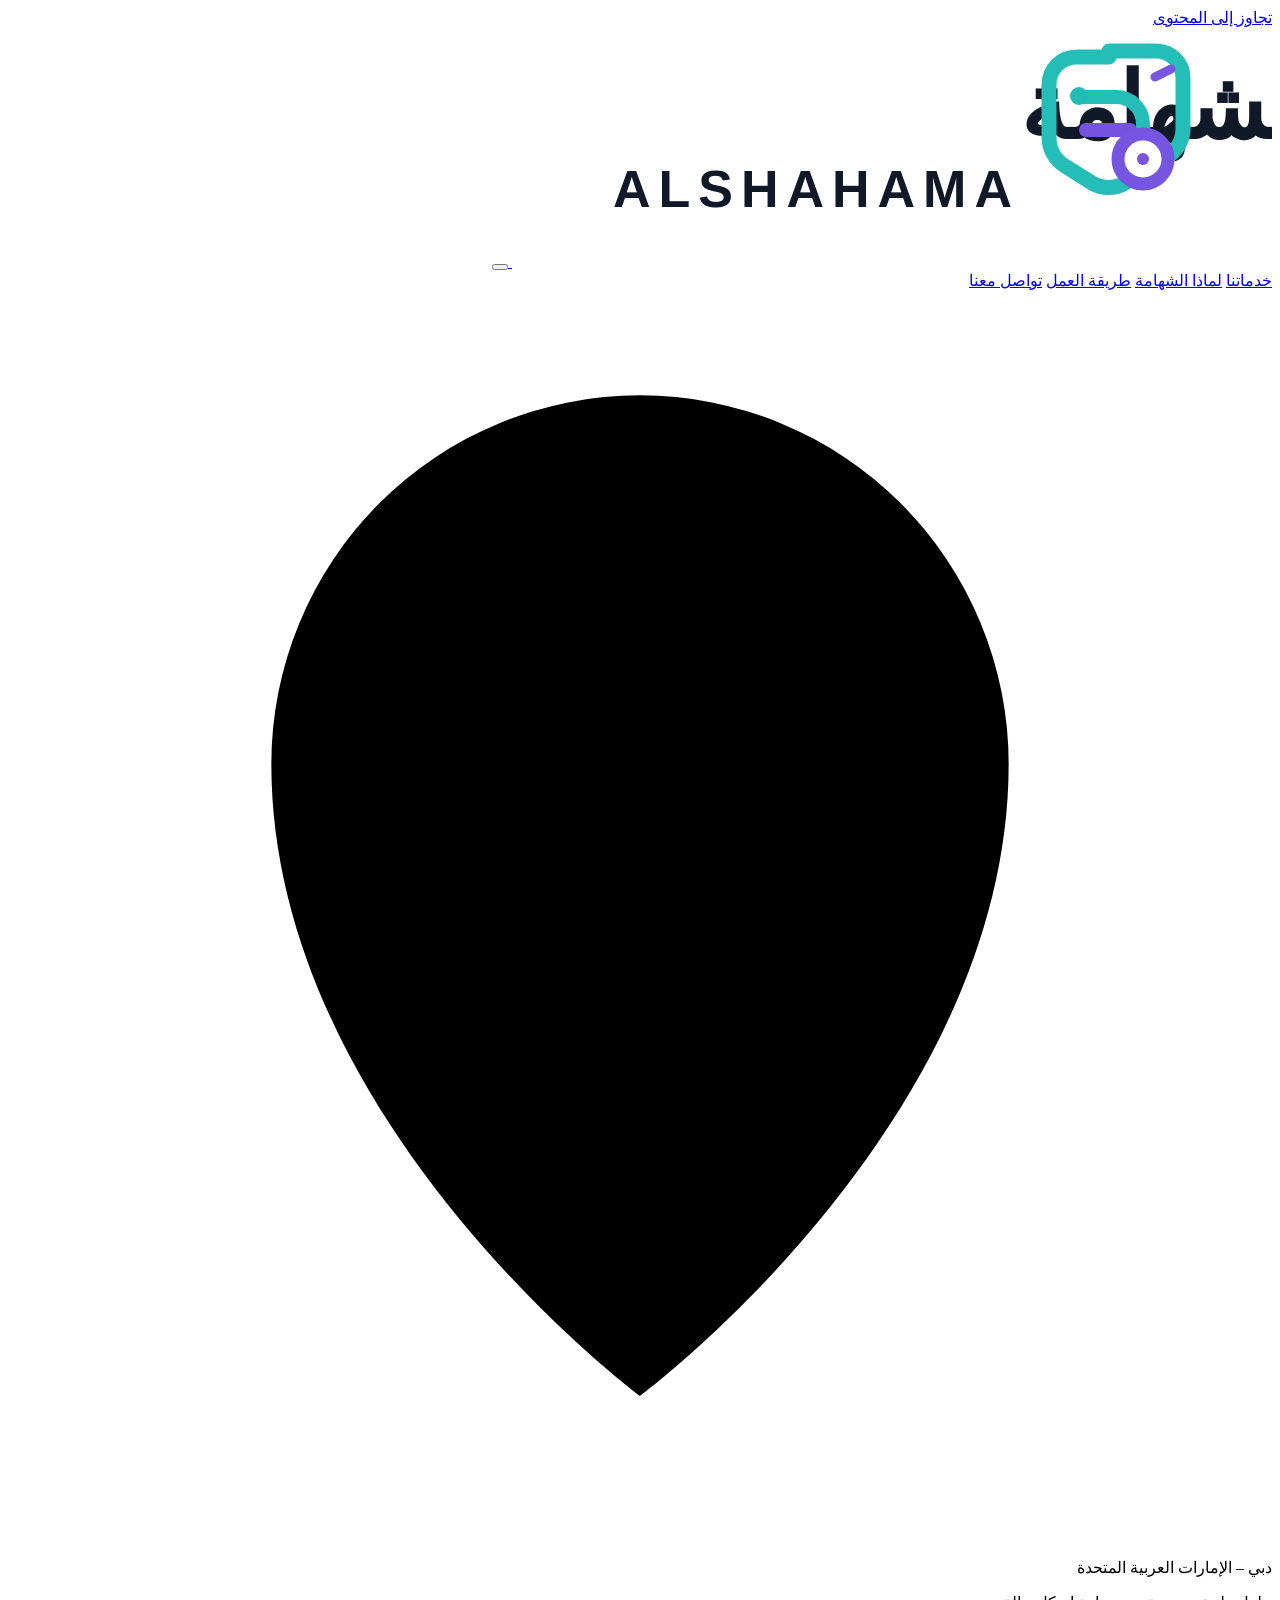
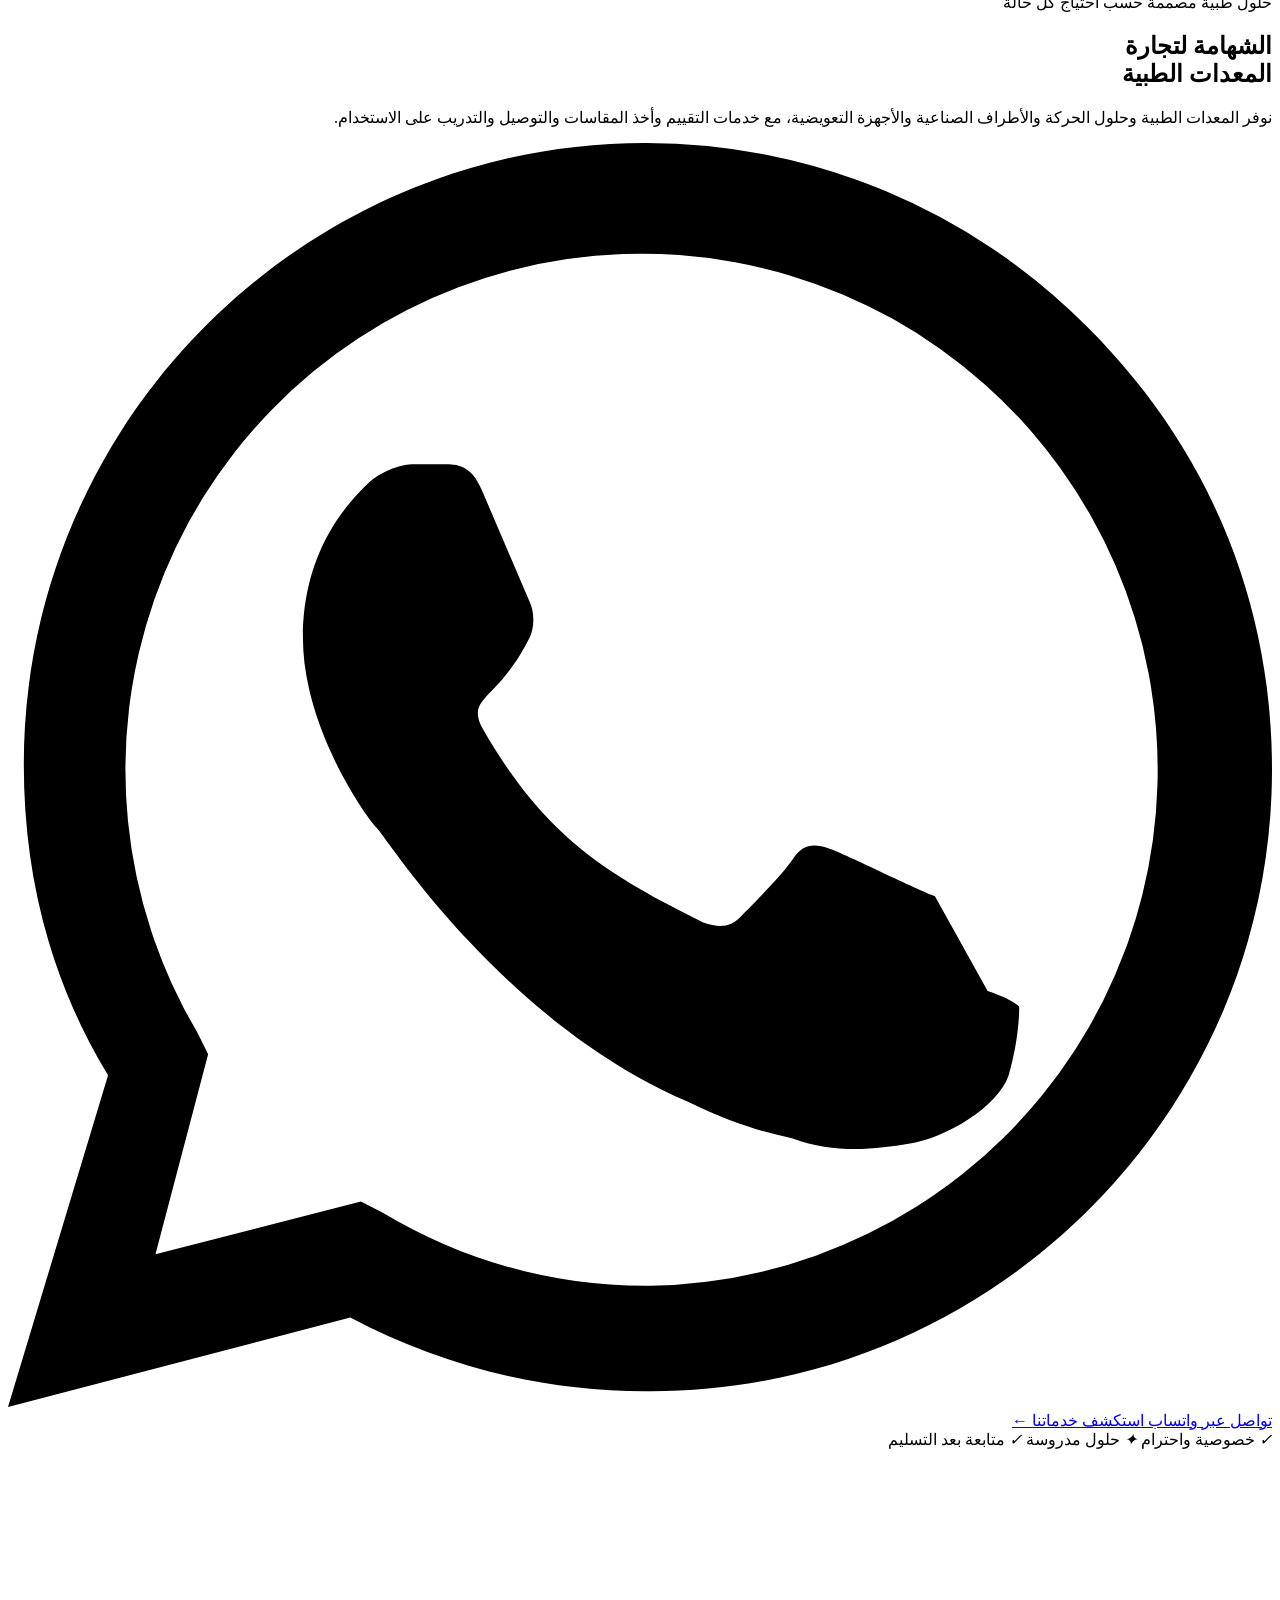
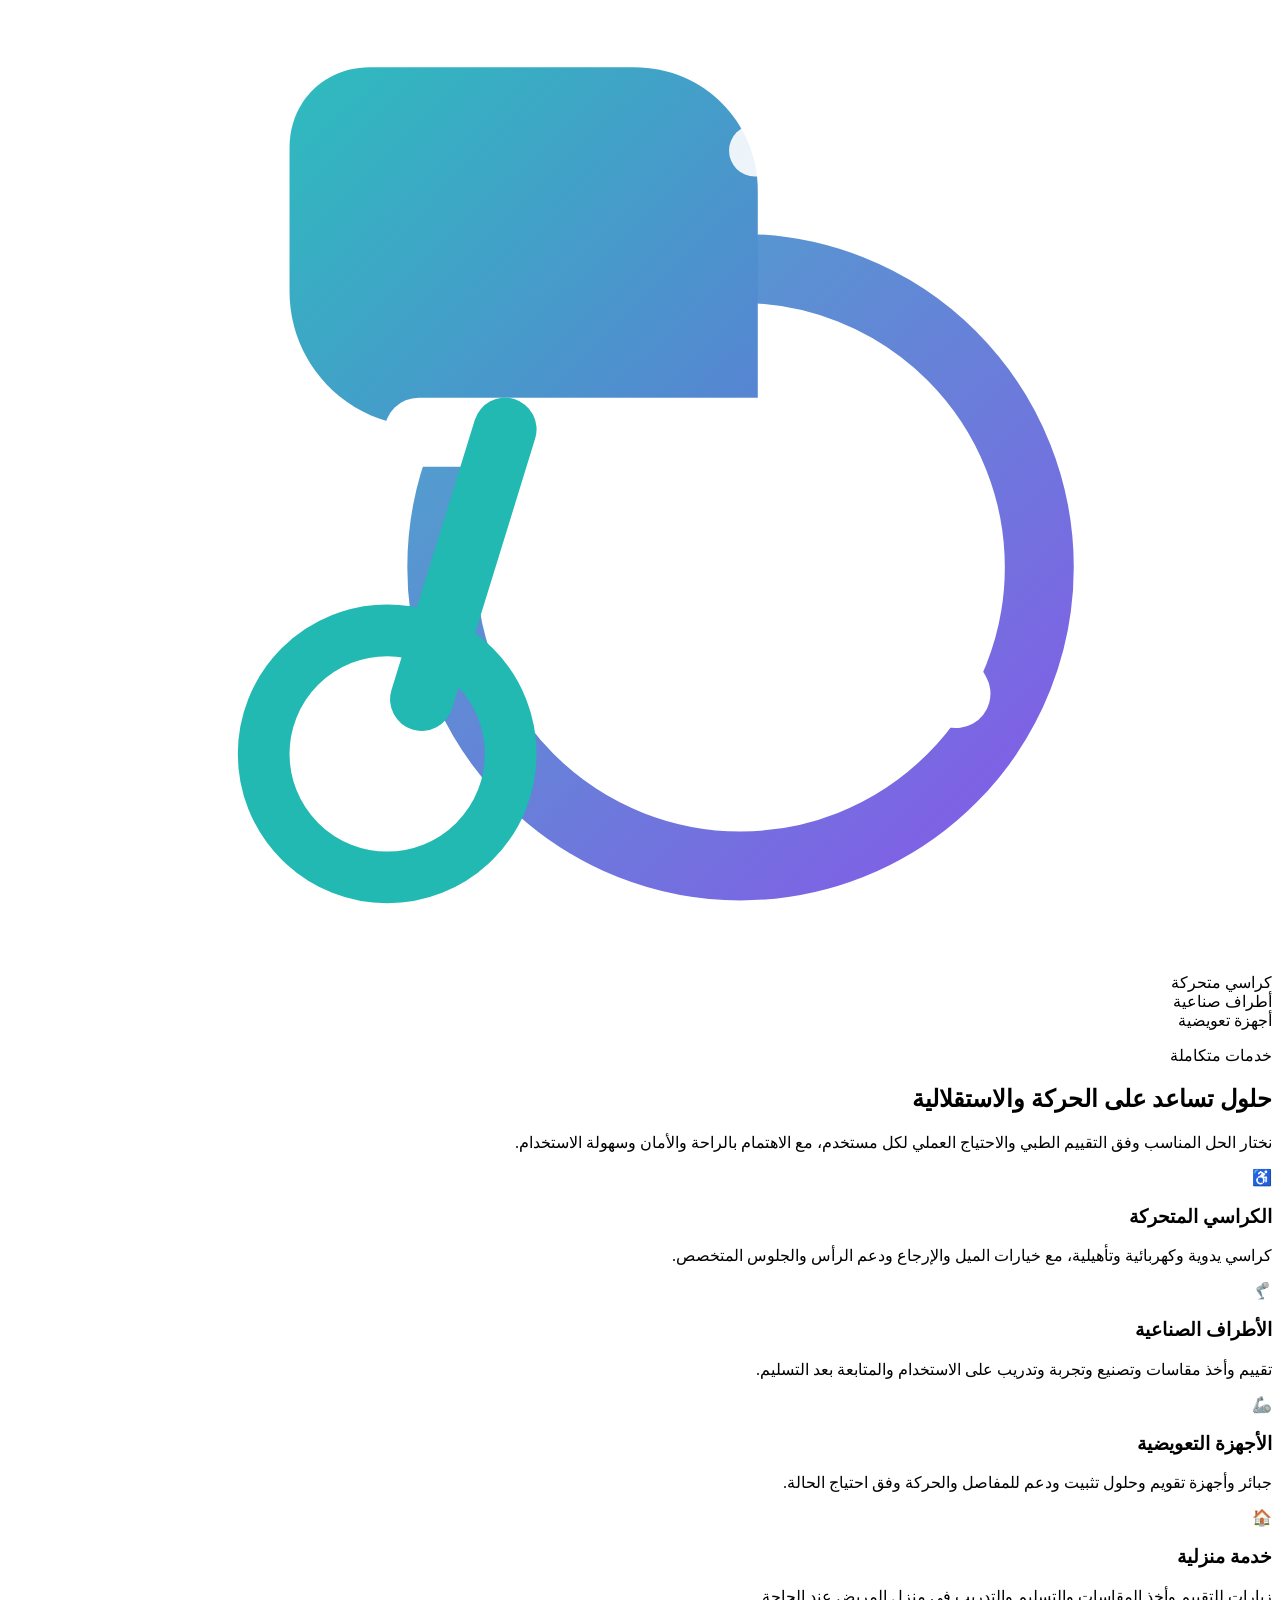
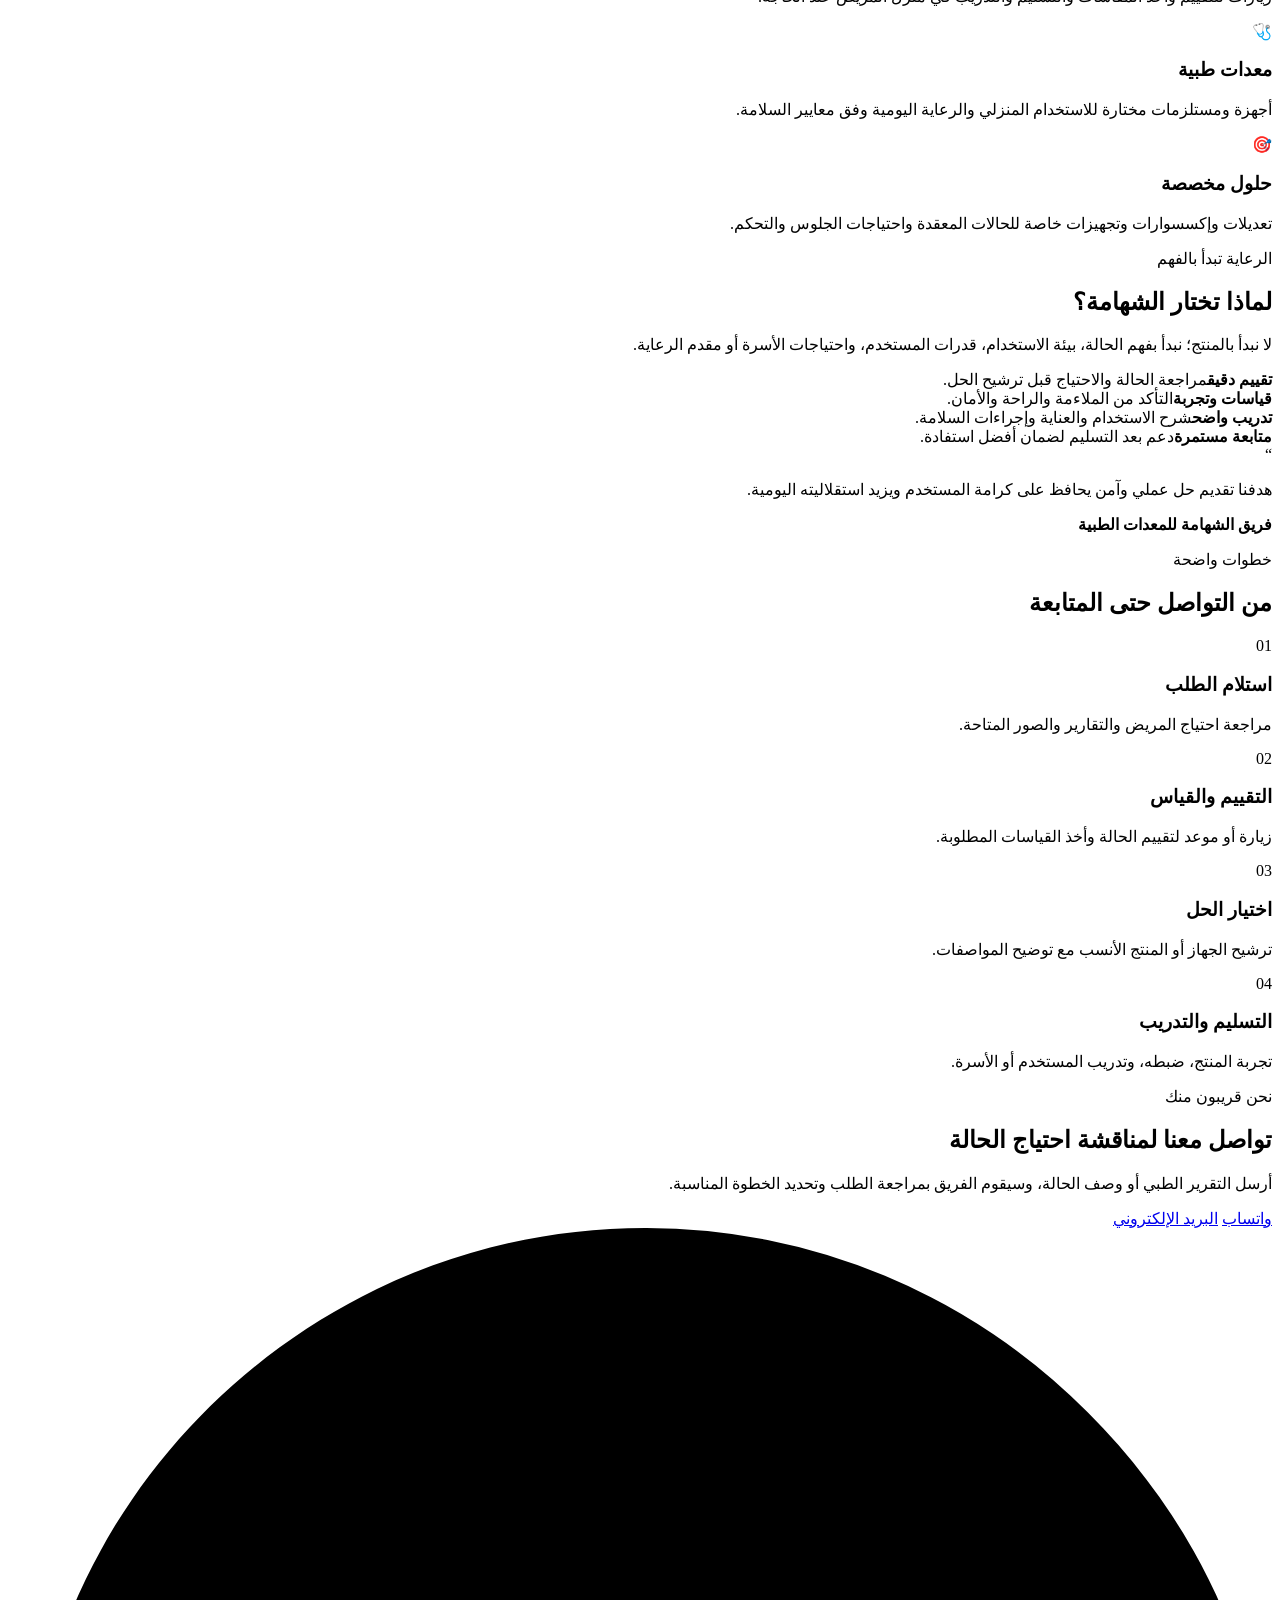
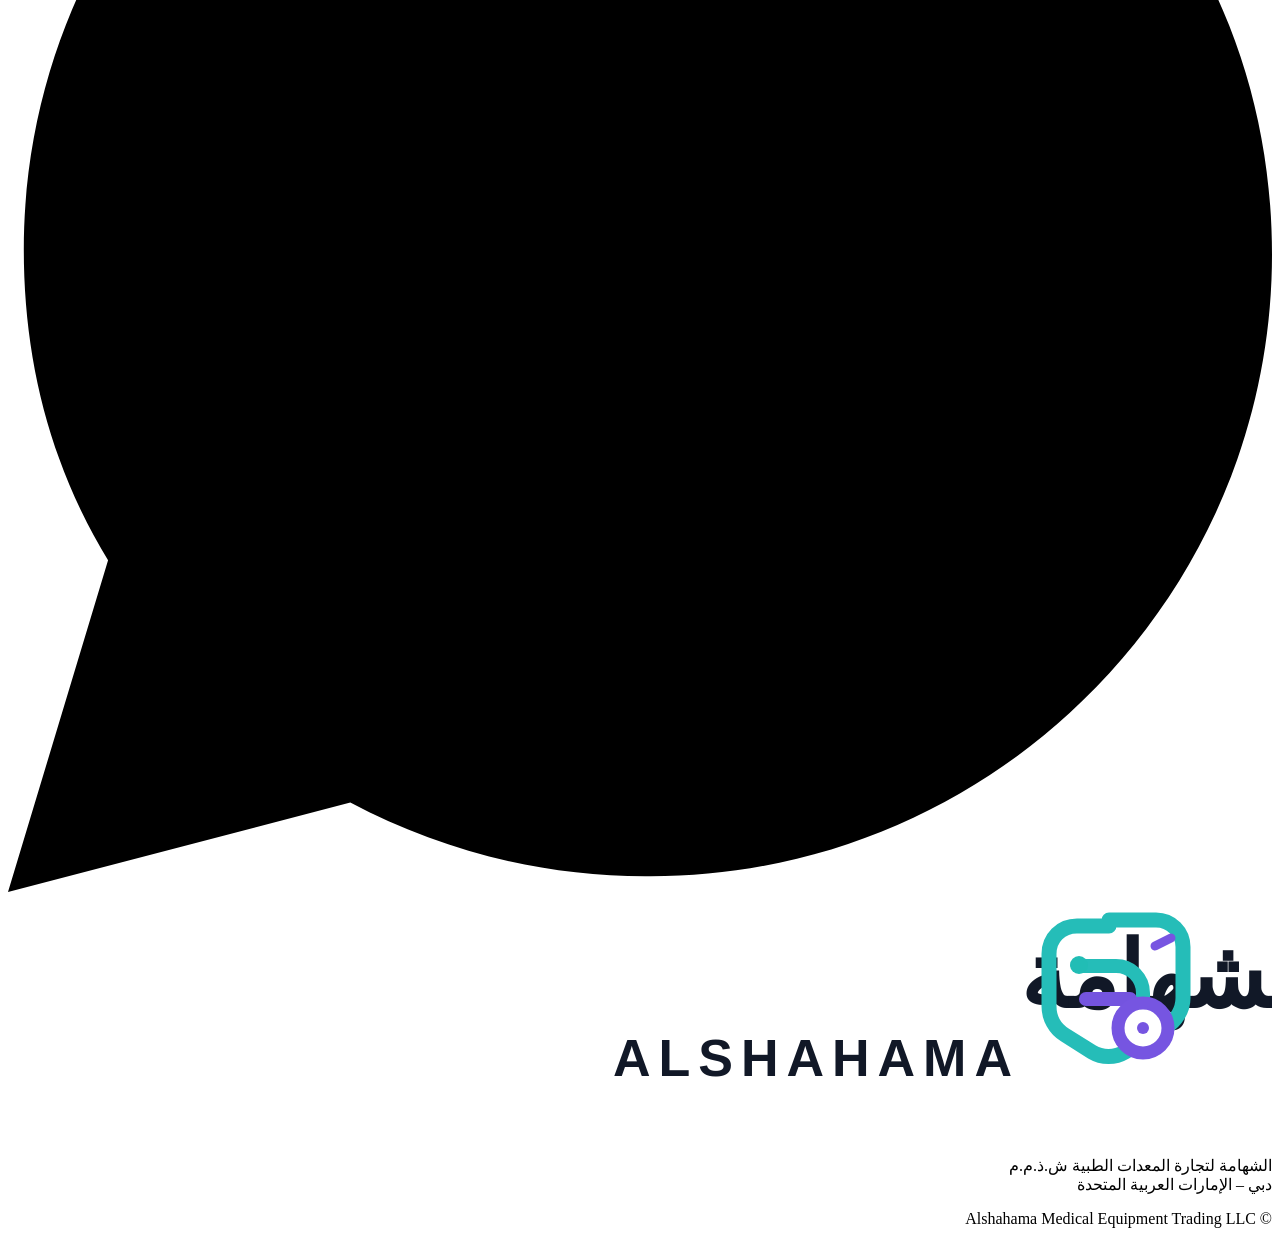
==== index.html @ d96588e0 "Build Alshahama website homepage" ====
<!doctype html>
<html lang="ar" dir="rtl">
<head>
  <meta charset="utf-8">
  <meta name="viewport" content="width=device-width, initial-scale=1">
  <meta name="theme-color" content="#082f4e">
  <meta name="description" content="الشهامة لتجارة المعدات الطبية في دبي — معدات طبية، كراسي متحركة، أطراف صناعية وأجهزة تعويضية مع خدمات التقييم والتوصيل والتدريب.">
  <title>الشهامة للمعدات الطبية | Alshahama Medical Equipment</title>
  <link rel="icon" href="assets/logo-mark.svg" type="image/svg+xml">
  <link rel="preconnect" href="https://fonts.googleapis.com">
  <link rel="preconnect" href="https://fonts.gstatic.com" crossorigin>
  <link href="https://fonts.googleapis.com/css2?family=Cairo:wght@400;500;600;700;800&family=Inter:wght@500;600;700;800&display=swap" rel="stylesheet">
  <link rel="stylesheet" href="styles.css">
</head>
<body>
  <a class="skip-link" href="#main">تجاوز إلى المحتوى</a>

  <header class="site-header" id="top">
    <div class="container header-inner">
      <a class="brand" href="#top" aria-label="الشهامة للمعدات الطبية">
        <img src="assets/alshahama-logo.svg" alt="شعار الشهامة للمعدات الطبية">
      </a>

      <button class="menu-toggle" type="button" aria-expanded="false" aria-controls="main-nav" aria-label="فتح القائمة">
        <span></span><span></span><span></span>
      </button>

      <nav class="main-nav" id="main-nav" aria-label="القائمة الرئيسية">
        <a href="#services">خدماتنا</a>
        <a href="#why-us">لماذا الشهامة</a>
        <a href="#process">طريقة العمل</a>
        <a href="#contact">تواصل معنا</a>
      </nav>
    </div>
  </header>

  <main id="main">
    <section class="hero">
      <div class="hero-orb hero-orb-one"></div>
      <div class="hero-orb hero-orb-two"></div>
      <div class="container hero-grid">
        <div class="hero-content">
          <div class="location-pill" aria-label="الموقع">
            <svg viewBox="0 0 24 24" aria-hidden="true"><path d="M12 21s7-5.2 7-12a7 7 0 1 0-14 0c0 6.8 7 12 7 12Zm0-9.5A2.5 2.5 0 1 0 12 6a2.5 2.5 0 0 0 0 5.5Z"/></svg>
            دبي – الإمارات العربية المتحدة
          </div>
          <p class="eyebrow">حلول طبية مصممة حسب احتياج كل حالة</p>
          <h1>الشهامة لتجارة<br>المعدات الطبية</h1>
          <p class="hero-text">نوفر المعدات الطبية وحلول الحركة والأطراف الصناعية والأجهزة التعويضية، مع خدمات التقييم وأخذ المقاسات والتوصيل والتدريب على الاستخدام.</p>

          <div class="hero-actions">
            <a class="btn btn-primary whatsapp-link" href="#contact">
              <svg viewBox="0 0 24 24" aria-hidden="true"><path d="M20.5 3.5A11.8 11.8 0 0 0 12.1 0C5.6 0 .3 5.3.3 11.8c0 2.1.5 4.1 1.6 5.9L0 24l6.5-1.7c1.7.9 3.6 1.4 5.6 1.4h.1c6.5 0 11.8-5.3 11.8-11.8 0-3.2-1.2-6.1-3.5-8.4Zm-8.3 18.2h-.1c-1.8 0-3.5-.5-5-1.4l-.4-.2-3.9 1 1-3.8-.2-.4a9.8 9.8 0 1 1 8.6 4.8Zm5.4-7.4c-.3-.1-1.7-.8-2-.9-.3-.1-.5-.1-.7.2-.2.3-.8.9-1 1.1-.2.2-.4.2-.7.1-1.8-.9-3-1.6-4.2-3.7-.3-.6.3-.5.9-1.7.1-.2.1-.5 0-.7l-.9-2.1c-.2-.5-.5-.5-.7-.5h-.6c-.2 0-.6.1-.9.4-.3.3-1.2 1.2-1.2 2.9s1.2 3.4 1.4 3.6c.2.2 2.4 3.7 5.9 5.2.8.4 1.5.6 2 .7.8.3 1.6.2 2.2.1.7-.1 1.7-.7 1.9-1.3.2-.7.2-1.2.2-1.3-.1-.1-.3-.2-.6-.3Z"/></svg>
              تواصل عبر واتساب
            </a>
            <a class="btn btn-secondary" href="#services">استكشف خدماتنا <span aria-hidden="true">←</span></a>
          </div>

          <div class="trust-row" aria-label="مميزات الخدمة">
            <span><i>✓</i> خصوصية واحترام</span>
            <span><i>✦</i> حلول مدروسة</span>
            <span><i>✓</i> متابعة بعد التسليم</span>
          </div>
        </div>

        <div class="hero-card" aria-label="مجالات خدمات الشهامة">
          <div class="hero-card-glow"></div>
          <div class="mobility-illustration" aria-hidden="true">
            <svg viewBox="0 0 440 390">
              <defs>
                <linearGradient id="chairG" x1="70" y1="50" x2="350" y2="340" gradientUnits="userSpaceOnUse">
                  <stop stop-color="#25C7B9"/>
                  <stop offset="1" stop-color="#7B55E5"/>
                </linearGradient>
              </defs>
              <circle cx="255" cy="250" r="104" fill="none" stroke="url(#chairG)" stroke-width="24" opacity=".95"/>
              <circle cx="255" cy="250" r="26" fill="#fff" opacity=".96"/>
              <path d="M126 76h92c24 0 43 19 43 43v82H145c-26 0-47-21-47-47v-50c0-16 12-28 28-28Z" fill="url(#chairG)"/>
              <path d="M143 203h135l52 91" fill="none" stroke="#fff" stroke-width="24" stroke-linecap="round" stroke-linejoin="round"/>
              <path d="m173 202-29 94" fill="none" stroke="#21b9b1" stroke-width="22" stroke-linecap="round"/>
              <circle cx="132" cy="315" r="43" fill="none" stroke="#21b9b1" stroke-width="18"/>
              <path d="M260 105h63" stroke="#fff" stroke-width="18" stroke-linecap="round" opacity=".9"/>
            </svg>
          </div>
          <div class="floating-tag tag-one">كراسي متحركة</div>
          <div class="floating-tag tag-two">أطراف صناعية</div>
          <div class="floating-tag tag-three">أجهزة تعويضية</div>
        </div>
      </div>
    </section>

    <section class="section services" id="services">
      <div class="container">
        <div class="section-heading">
          <p class="eyebrow dark">خدمات متكاملة</p>
          <h2>حلول تساعد على الحركة والاستقلالية</h2>
          <p>نختار الحل المناسب وفق التقييم الطبي والاحتياج العملي لكل مستخدم، مع الاهتمام بالراحة والأمان وسهولة الاستخدام.</p>
        </div>

        <div class="cards-grid">
          <article class="service-card">
            <div class="service-icon">♿</div>
            <h3>الكراسي المتحركة</h3>
            <p>كراسي يدوية وكهربائية وتأهيلية، مع خيارات الميل والإرجاع ودعم الرأس والجلوس المتخصص.</p>
          </article>
          <article class="service-card">
            <div class="service-icon">🦿</div>
            <h3>الأطراف الصناعية</h3>
            <p>تقييم وأخذ مقاسات وتصنيع وتجربة وتدريب على الاستخدام والمتابعة بعد التسليم.</p>
          </article>
          <article class="service-card">
            <div class="service-icon">🦾</div>
            <h3>الأجهزة التعويضية</h3>
            <p>جبائر وأجهزة تقويم وحلول تثبيت ودعم للمفاصل والحركة وفق احتياج الحالة.</p>
          </article>
          <article class="service-card">
            <div class="service-icon">🏠</div>
            <h3>خدمة منزلية</h3>
            <p>زيارات للتقييم وأخذ المقاسات والتسليم والتدريب في منزل المريض عند الحاجة.</p>
          </article>
          <article class="service-card">
            <div class="service-icon">🩺</div>
            <h3>معدات طبية</h3>
            <p>أجهزة ومستلزمات مختارة للاستخدام المنزلي والرعاية اليومية وفق معايير السلامة.</p>
          </article>
          <article class="service-card">
            <div class="service-icon">🎯</div>
            <h3>حلول مخصصة</h3>
            <p>تعديلات وإكسسوارات وتجهيزات خاصة للحالات المعقدة واحتياجات الجلوس والتحكم.</p>
          </article>
        </div>
      </div>
    </section>

    <section class="section why-us" id="why-us">
      <div class="container why-grid">
        <div>
          <p class="eyebrow">الرعاية تبدأ بالفهم</p>
          <h2>لماذا تختار الشهامة؟</h2>
          <p class="section-copy">لا نبدأ بالمنتج؛ نبدأ بفهم الحالة، بيئة الاستخدام، قدرات المستخدم، واحتياجات الأسرة أو مقدم الرعاية.</p>
          <div class="feature-list">
            <div><strong>تقييم دقيق</strong><span>مراجعة الحالة والاحتياج قبل ترشيح الحل.</span></div>
            <div><strong>قياسات وتجربة</strong><span>التأكد من الملاءمة والراحة والأمان.</span></div>
            <div><strong>تدريب واضح</strong><span>شرح الاستخدام والعناية وإجراءات السلامة.</span></div>
            <div><strong>متابعة مستمرة</strong><span>دعم بعد التسليم لضمان أفضل استفادة.</span></div>
          </div>
        </div>
        <aside class="quote-card">
          <span class="quote-mark">“</span>
          <p>هدفنا تقديم حل عملي وآمن يحافظ على كرامة المستخدم ويزيد استقلاليته اليومية.</p>
          <strong>فريق الشهامة للمعدات الطبية</strong>
        </aside>
      </div>
    </section>

    <section class="section process" id="process">
      <div class="container">
        <div class="section-heading">
          <p class="eyebrow dark">خطوات واضحة</p>
          <h2>من التواصل حتى المتابعة</h2>
        </div>
        <div class="process-grid">
          <div class="step"><span>01</span><h3>استلام الطلب</h3><p>مراجعة احتياج المريض والتقارير والصور المتاحة.</p></div>
          <div class="step"><span>02</span><h3>التقييم والقياس</h3><p>زيارة أو موعد لتقييم الحالة وأخذ القياسات المطلوبة.</p></div>
          <div class="step"><span>03</span><h3>اختيار الحل</h3><p>ترشيح الجهاز أو المنتج الأنسب مع توضيح المواصفات.</p></div>
          <div class="step"><span>04</span><h3>التسليم والتدريب</h3><p>تجربة المنتج، ضبطه، وتدريب المستخدم أو الأسرة.</p></div>
        </div>
      </div>
    </section>

    <section class="contact-section" id="contact">
      <div class="container contact-card">
        <div>
          <p class="eyebrow">نحن قريبون منك</p>
          <h2>تواصل معنا لمناقشة احتياج الحالة</h2>
          <p>أرسل التقرير الطبي أو وصف الحالة، وسيقوم الفريق بمراجعة الطلب وتحديد الخطوة المناسبة.</p>
        </div>
        <div class="contact-actions">
          <a class="btn btn-light whatsapp-link" href="#">واتساب</a>
          <a class="btn btn-outline-light" href="mailto:info@alshahama.ae">البريد الإلكتروني</a>
        </div>
      </div>
    </section>
  </main>

  <a class="floating-whatsapp whatsapp-link" href="#contact" aria-label="التواصل عبر واتساب">
    <svg viewBox="0 0 24 24" aria-hidden="true"><path d="M20.5 3.5A11.8 11.8 0 0 0 12.1 0C5.6 0 .3 5.3.3 11.8c0 2.1.5 4.1 1.6 5.9L0 24l6.5-1.7c1.7.9 3.6 1.4 5.6 1.4h.1c6.5 0 11.8-5.3 11.8-11.8 0-3.2-1.2-6.1-3.5-8.4Z"/></svg>
  </a>

  <footer class="site-footer">
    <div class="container footer-grid">
      <div class="footer-brand">
        <img src="assets/alshahama-logo.svg" alt="الشهامة">
        <p>الشهامة لتجارة المعدات الطبية ش.ذ.م.م<br><span>دبي – الإمارات العربية المتحدة</span></p>
      </div>
      <p class="copyright">© <span id="year"></span> Alshahama Medical Equipment Trading LLC</p>
    </div>
  </footer>

  <script src="script.js"></script>
</body>
</html>
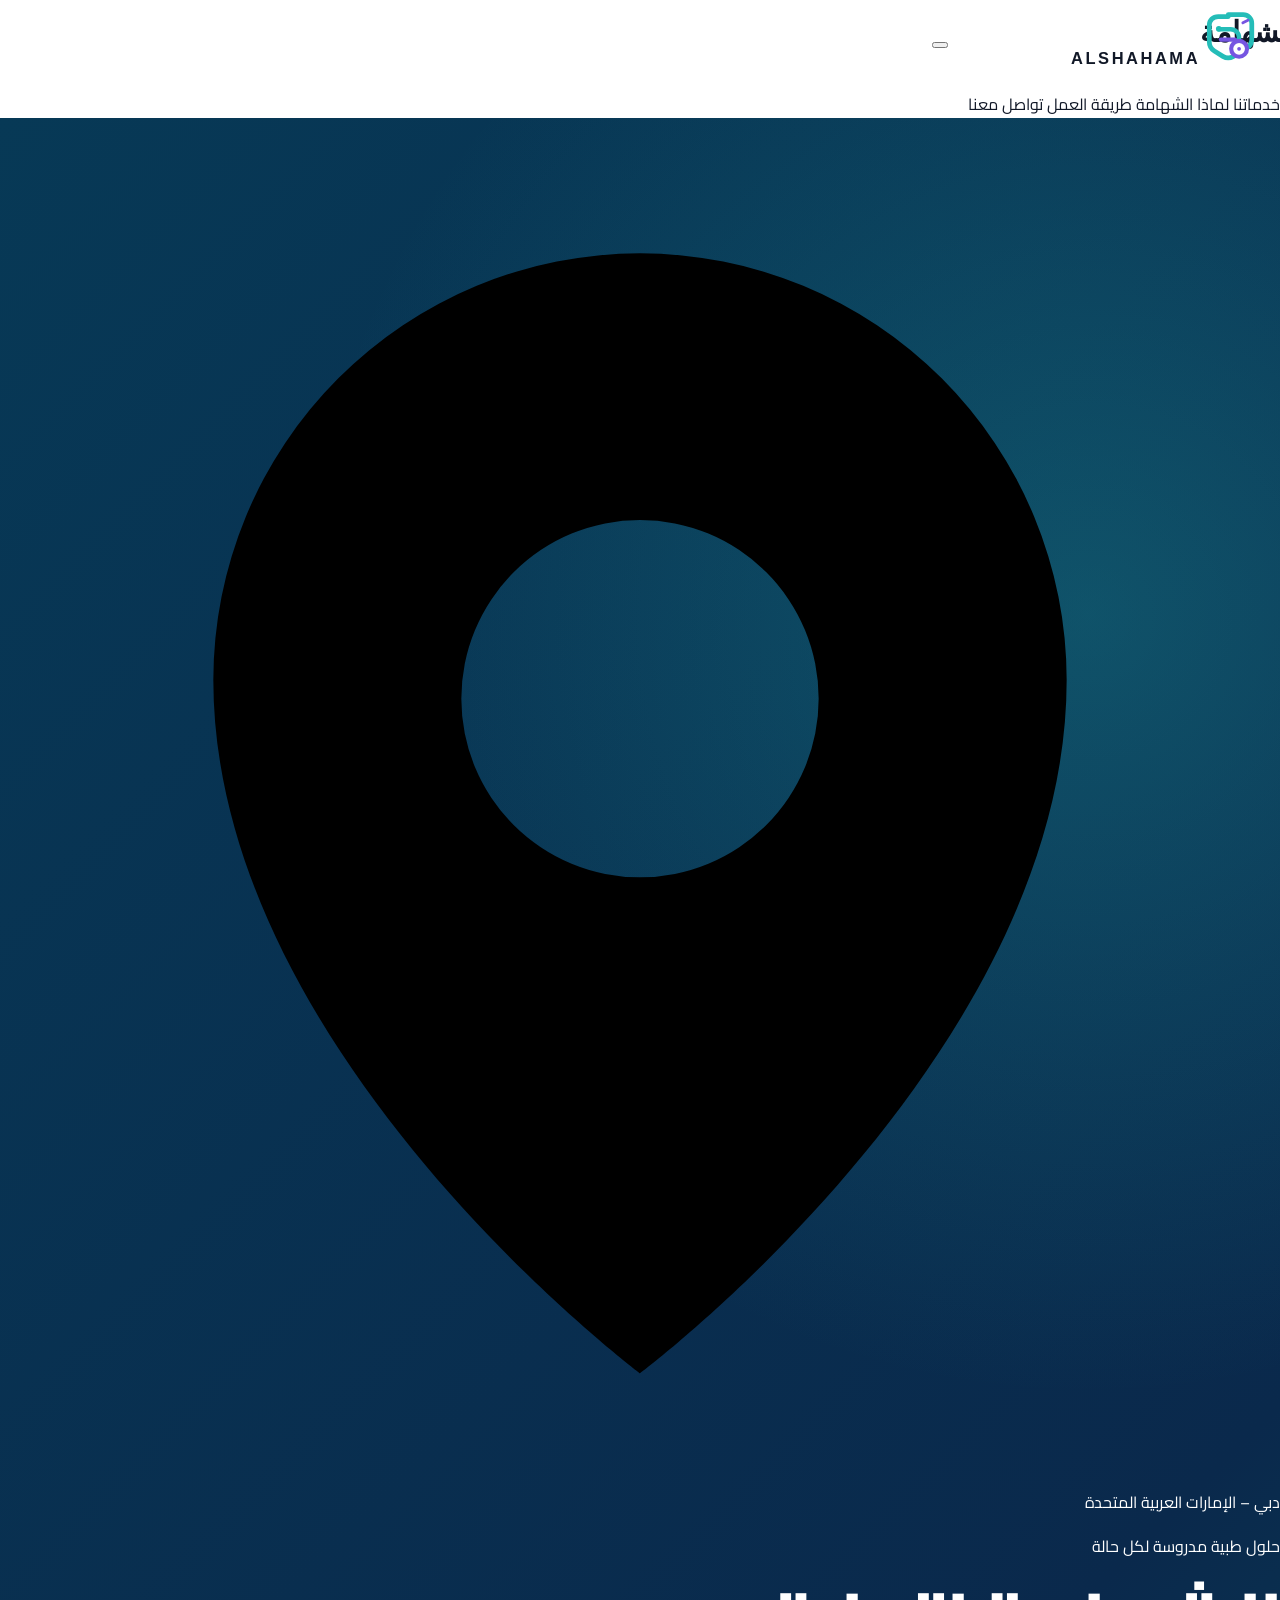
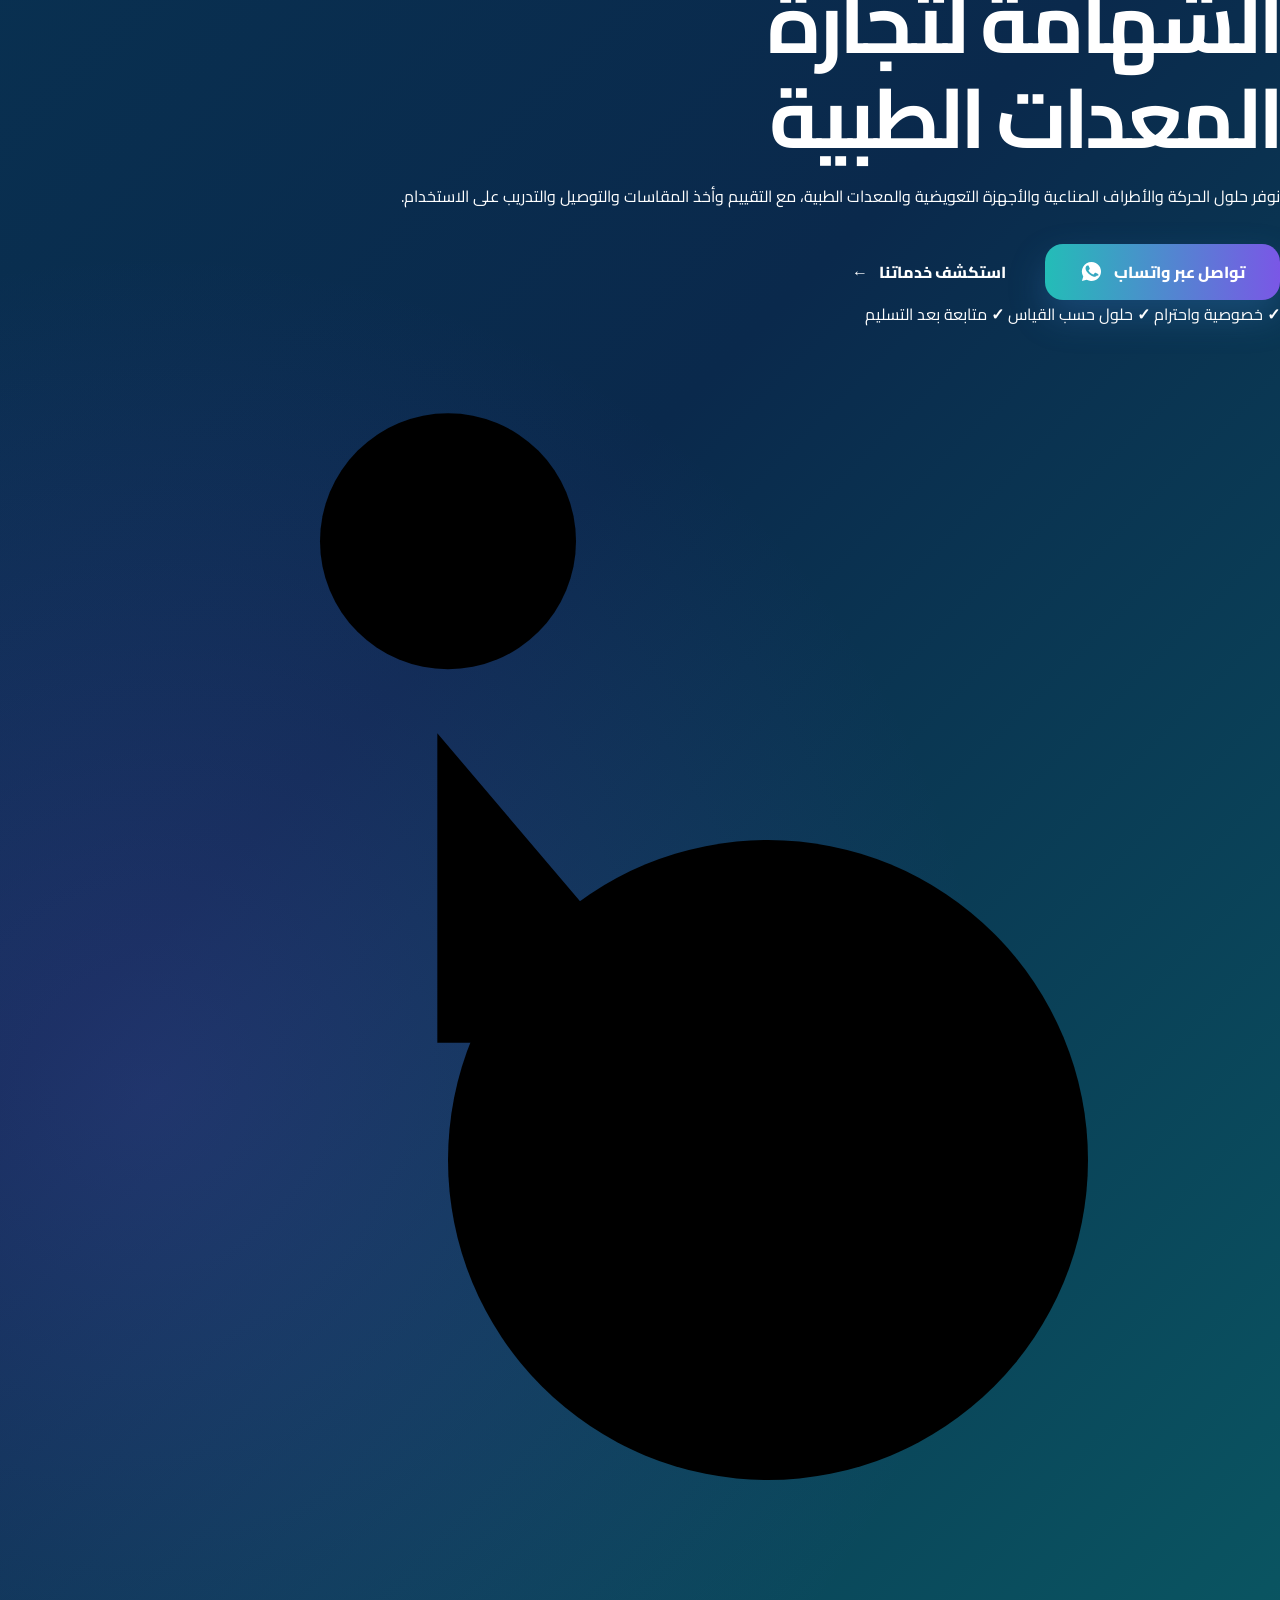
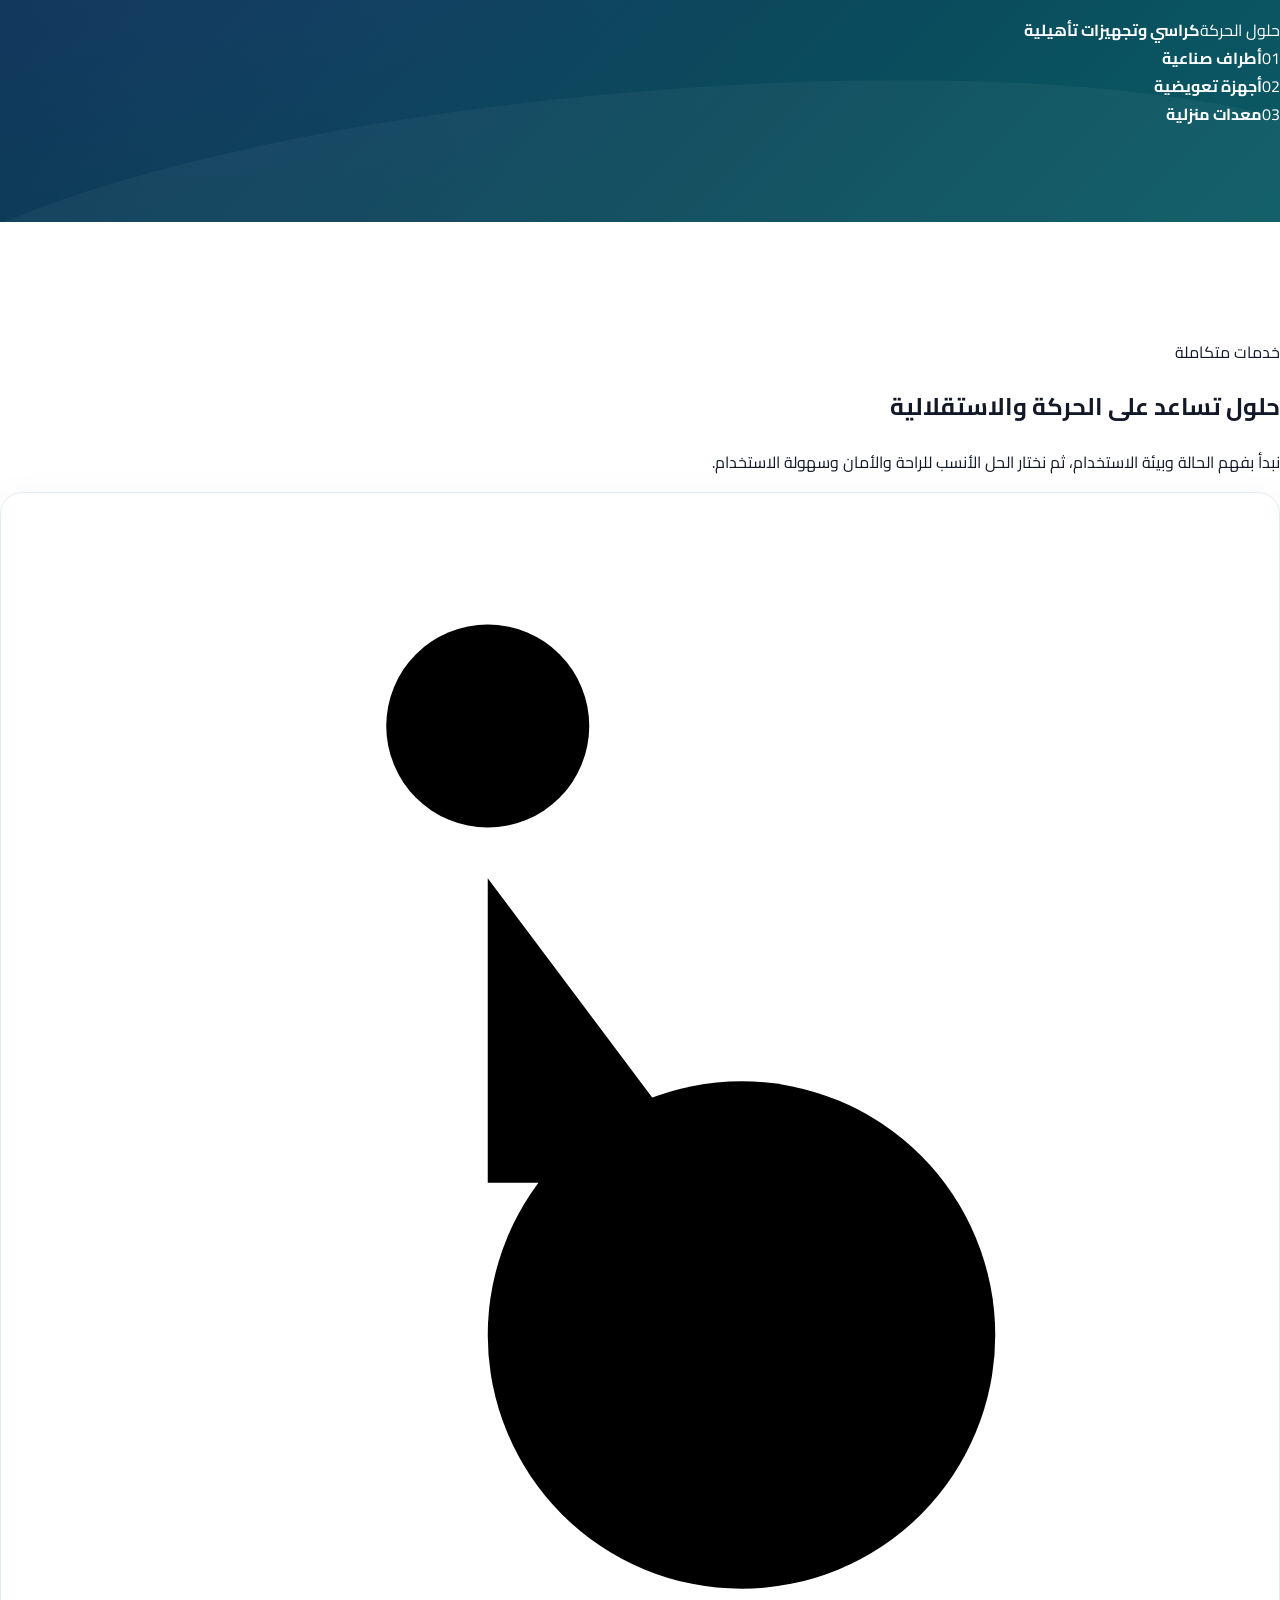
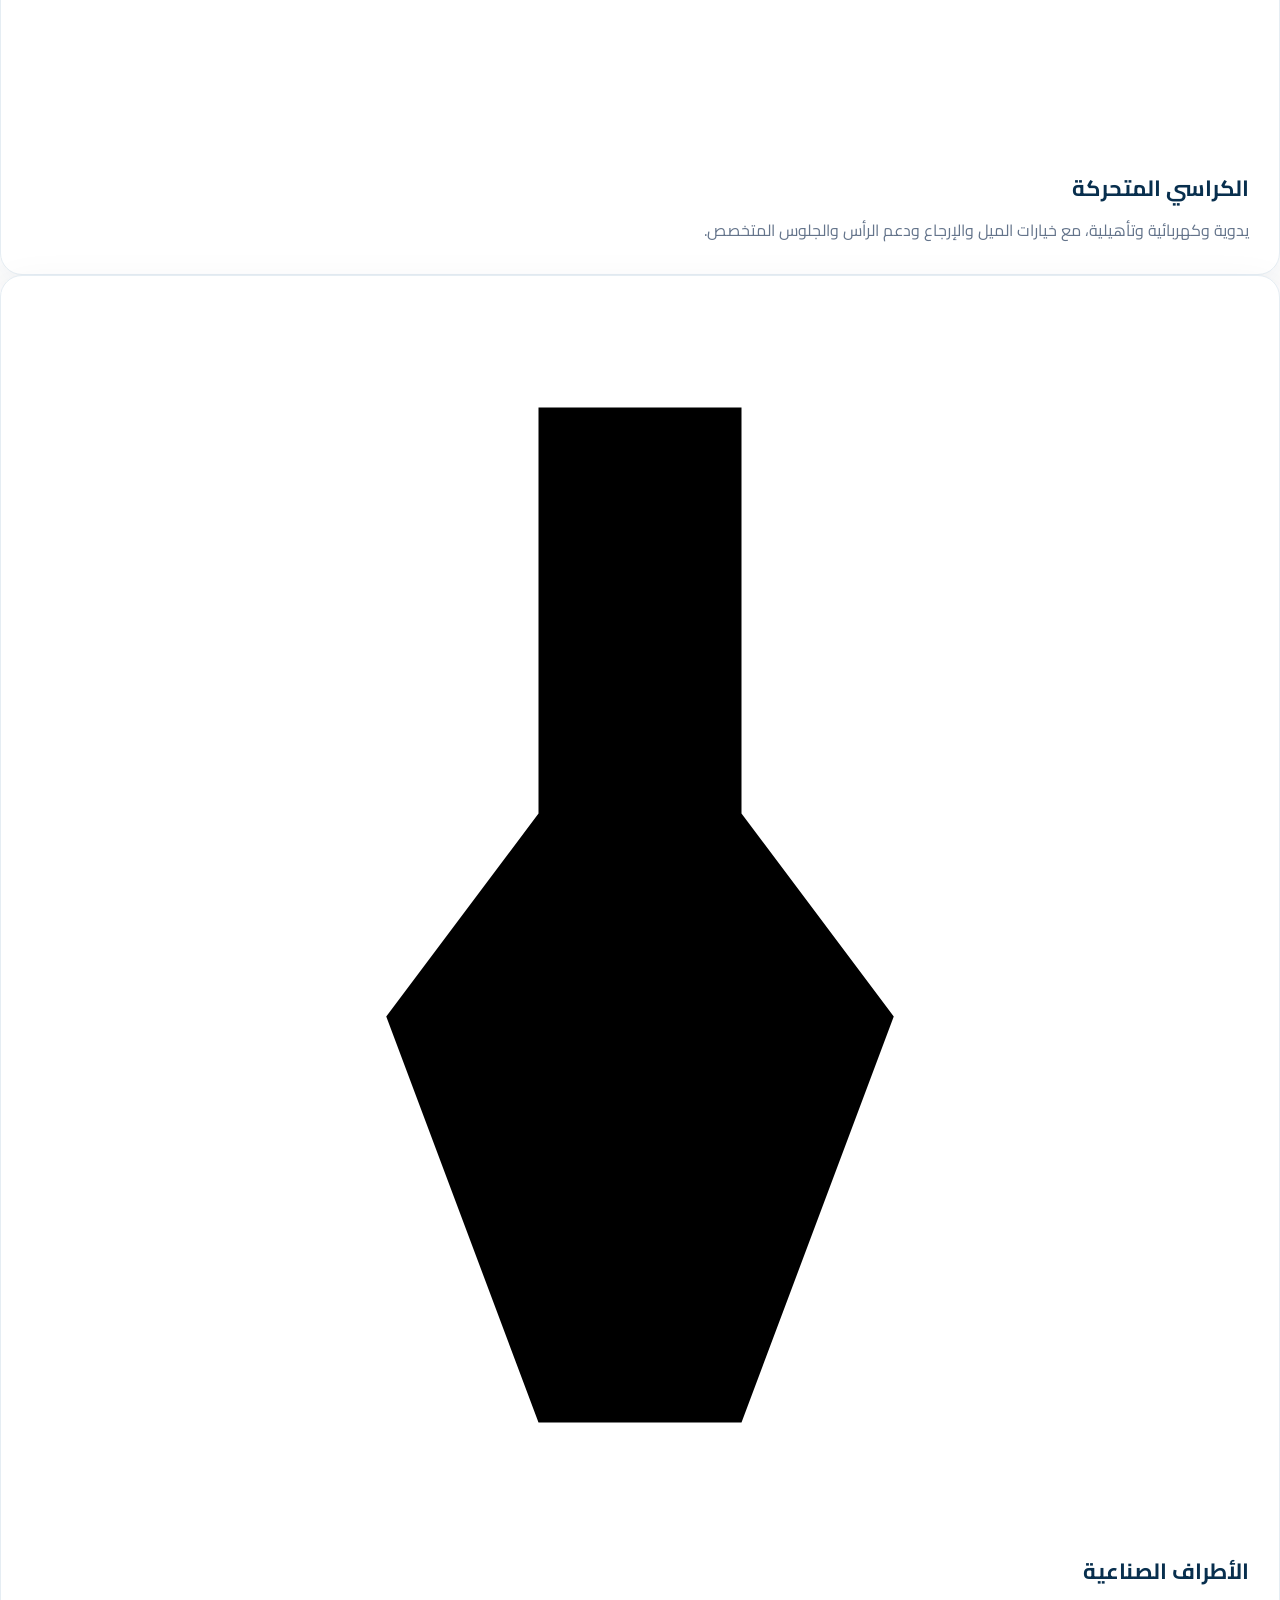
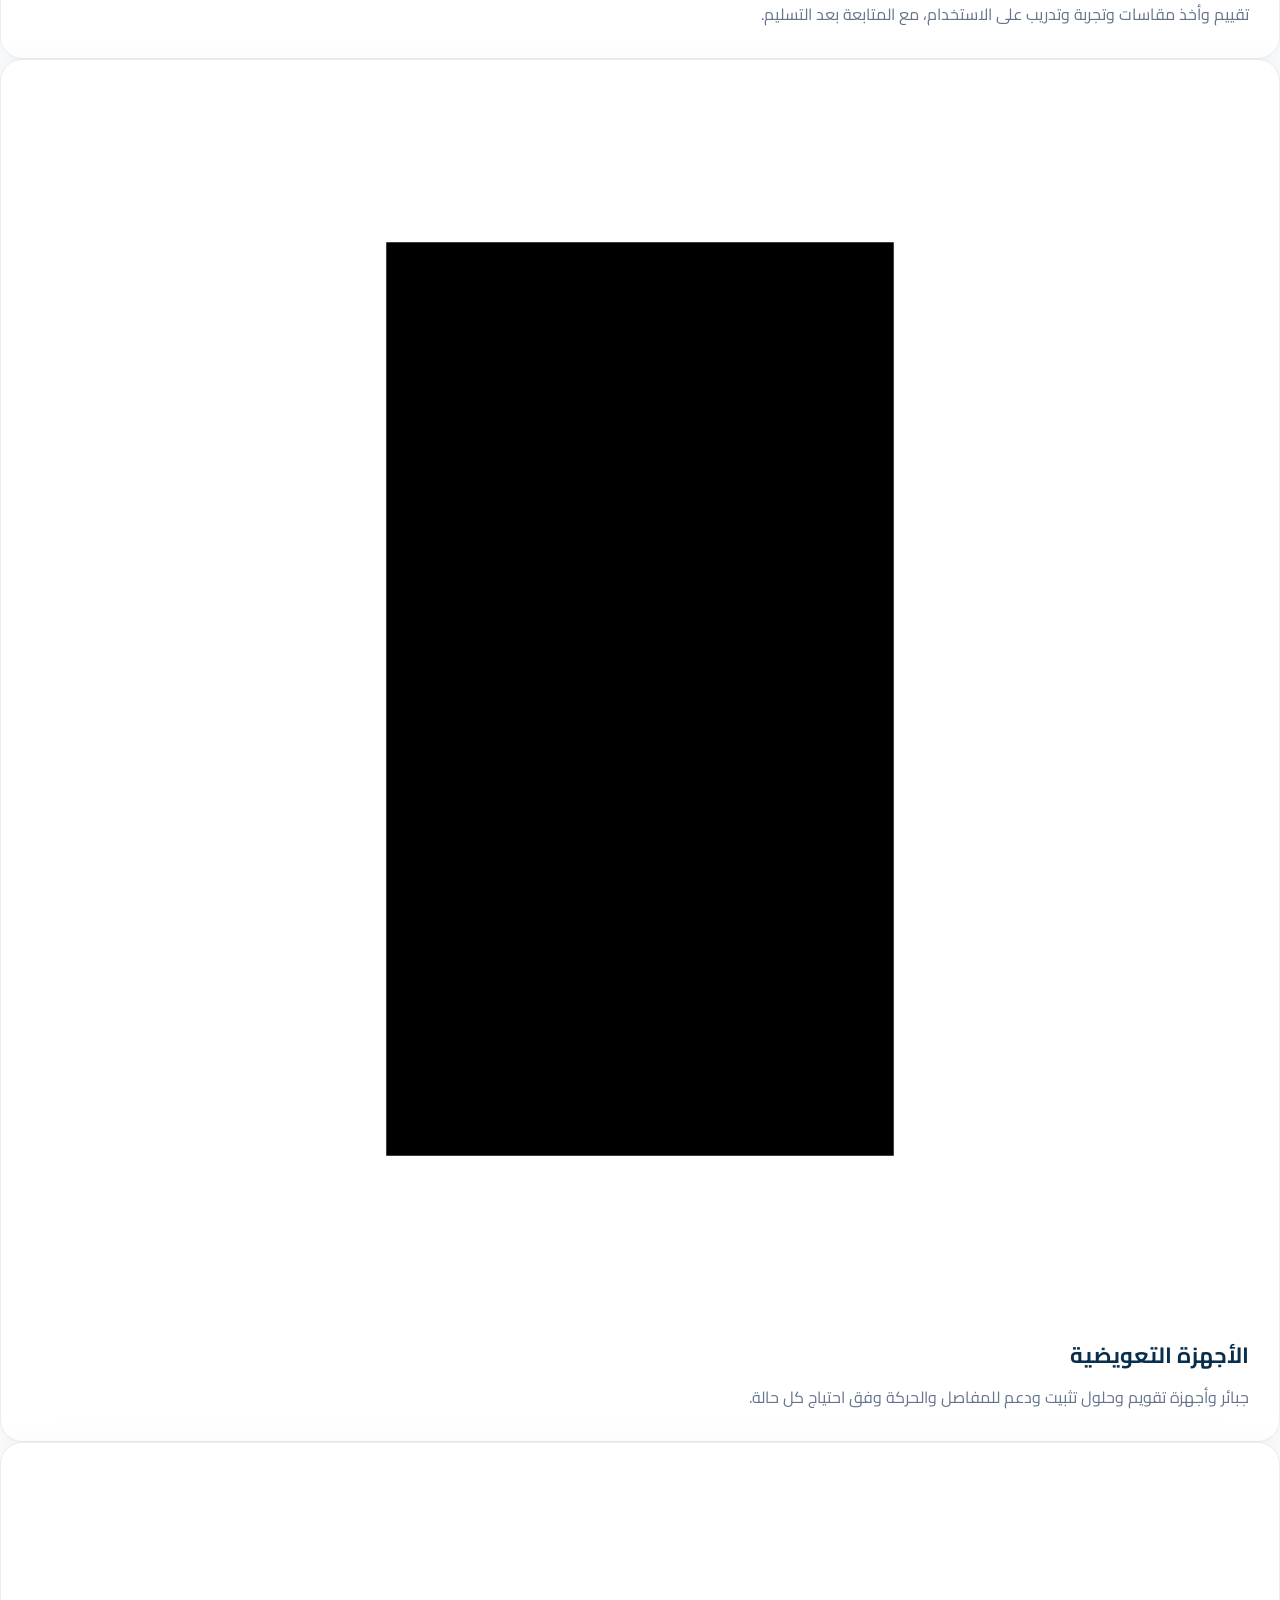
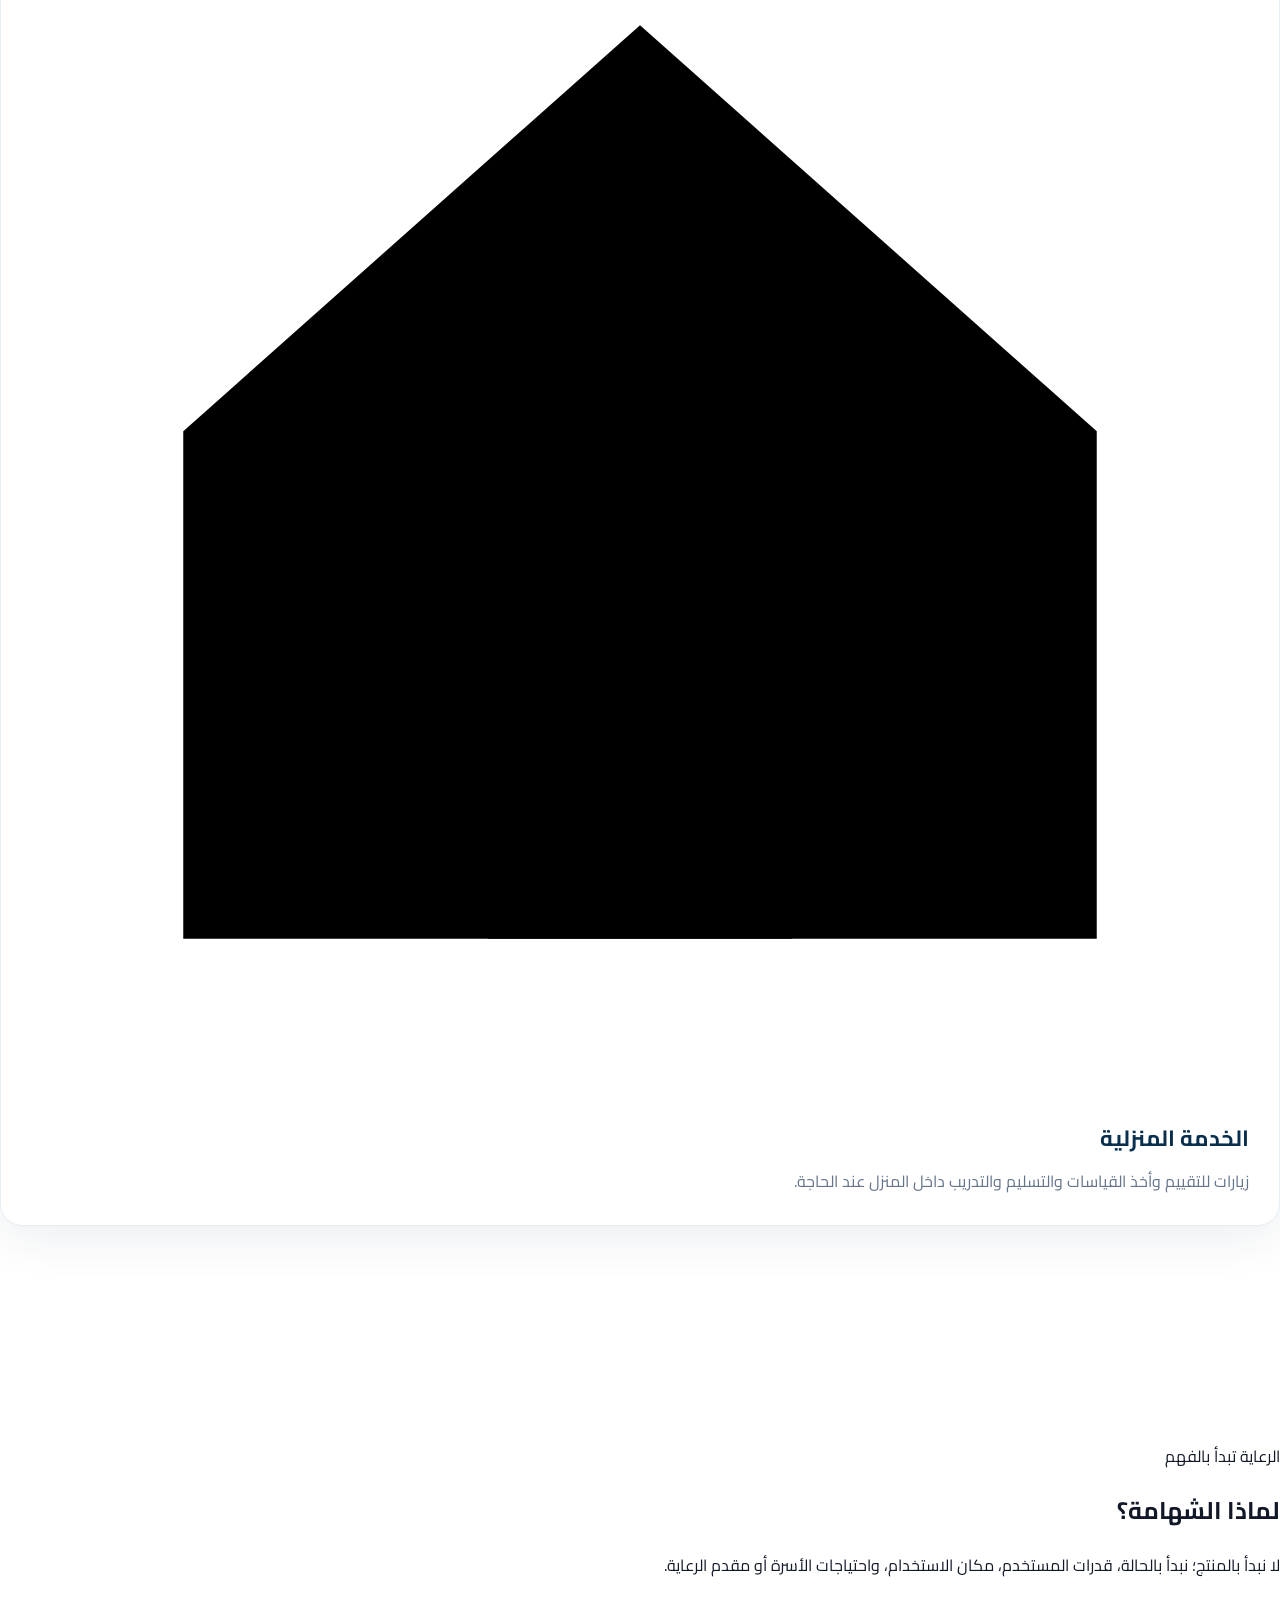
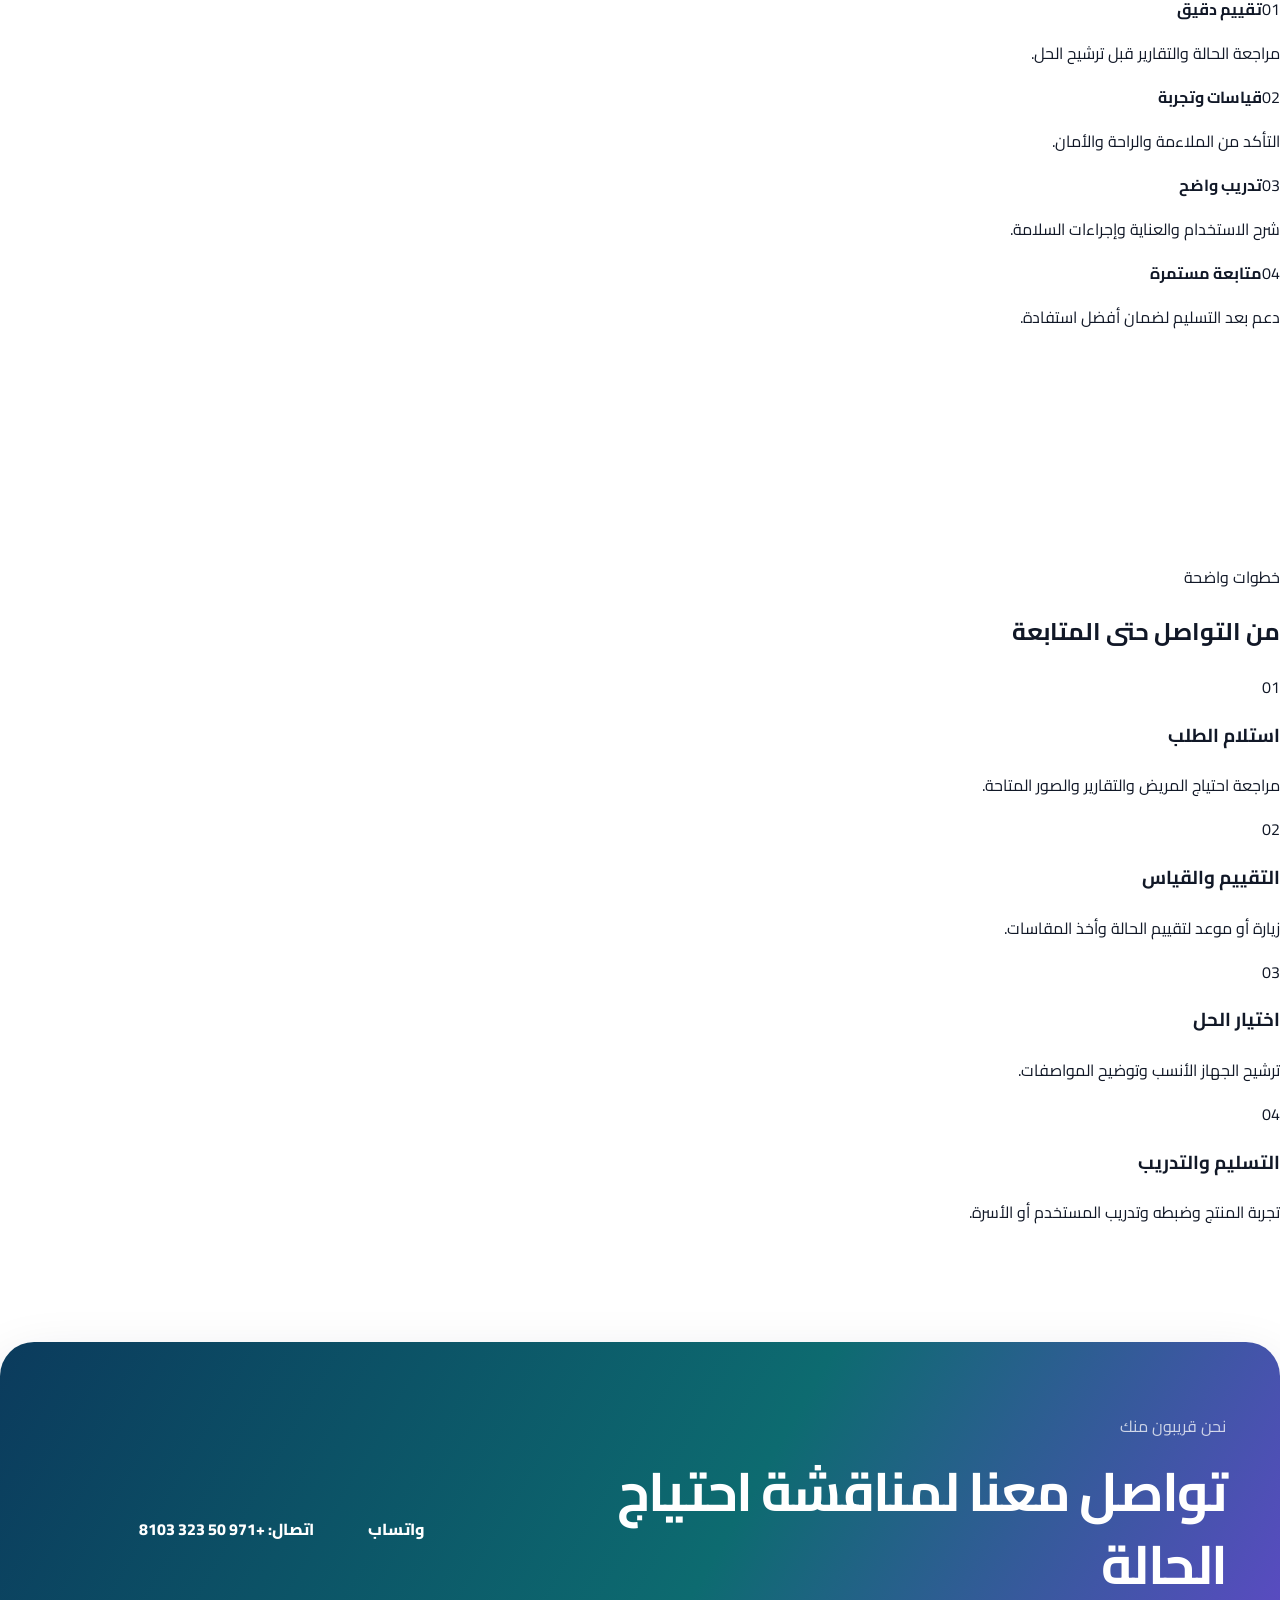
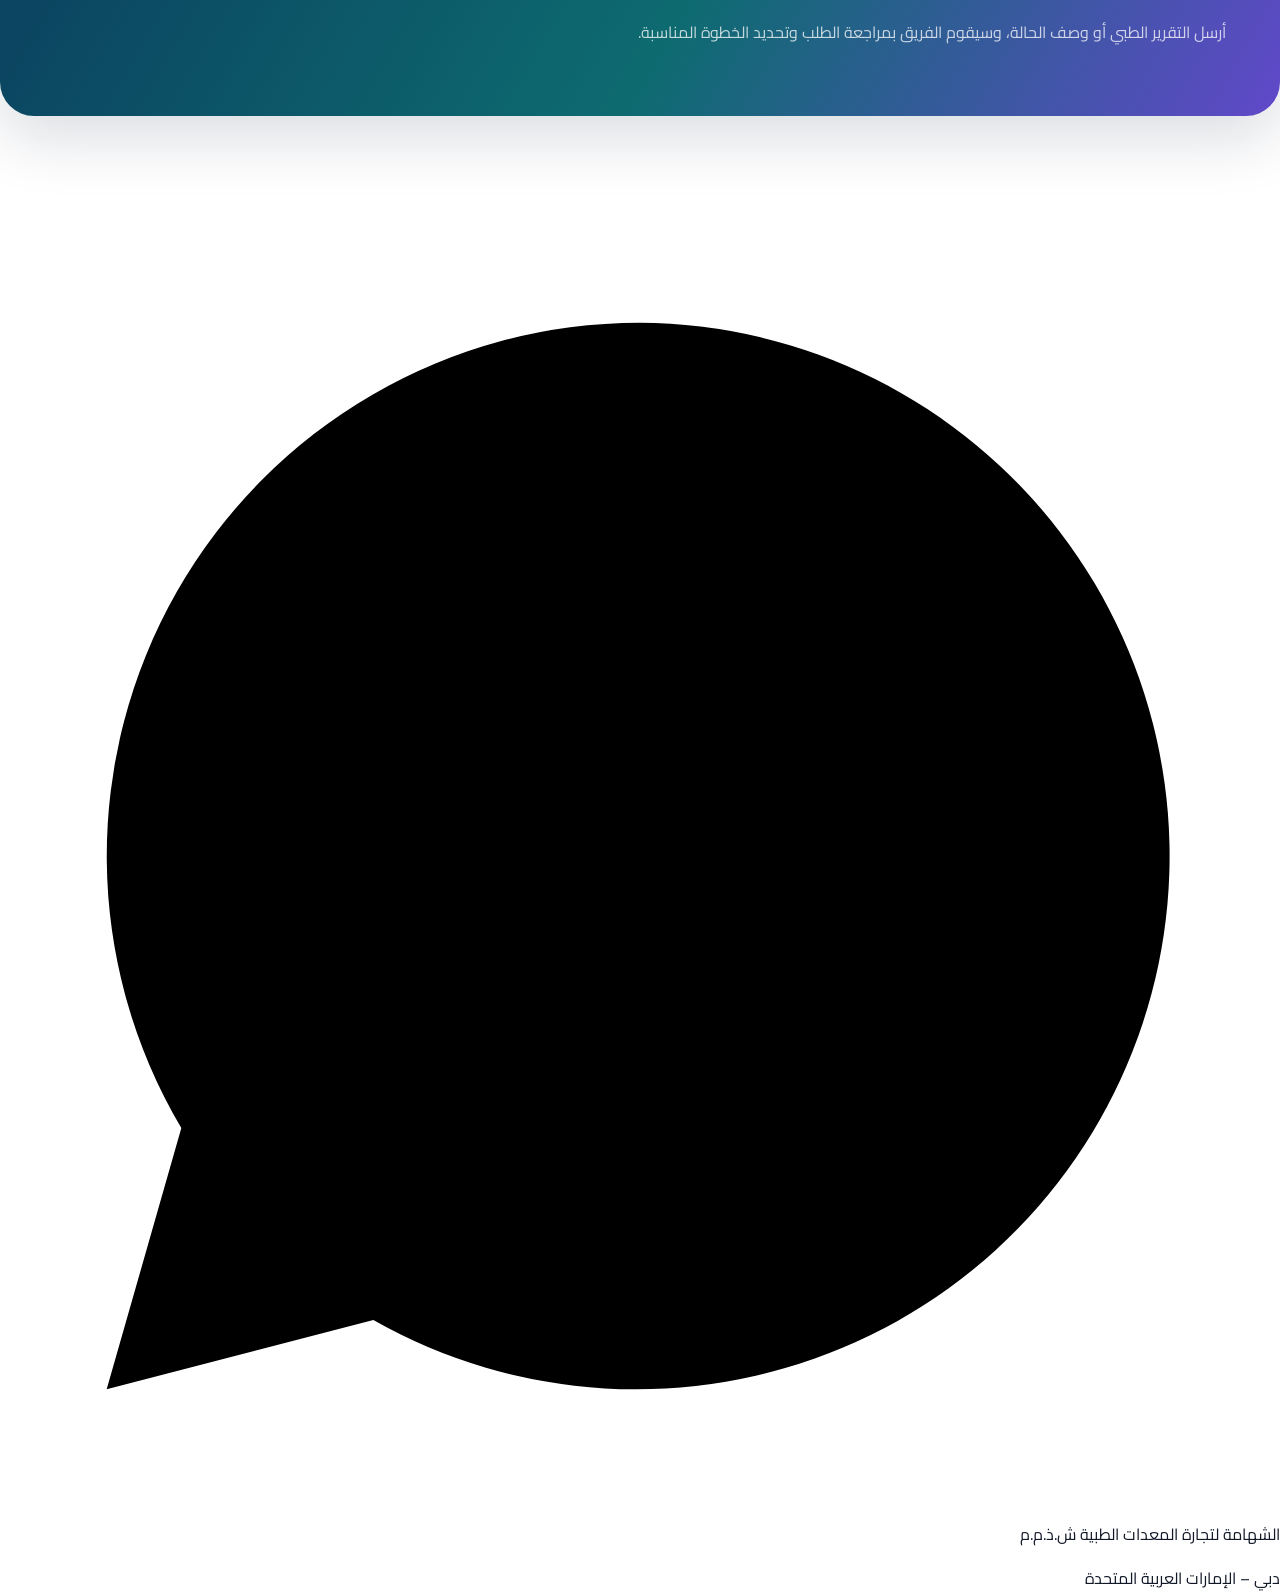
==== commit dbce6b07: "Rebuild the mobile website layout" ====
--- a/index.html
+++ b/index.html
@@ -2,201 +2,131 @@
 <html lang="ar" dir="rtl">
 <head>
   <meta charset="utf-8">
-  <meta name="viewport" content="width=device-width, initial-scale=1">
-  <meta name="theme-color" content="#082f4e">
-  <meta name="description" content="الشهامة لتجارة المعدات الطبية في دبي — معدات طبية، كراسي متحركة، أطراف صناعية وأجهزة تعويضية مع خدمات التقييم والتوصيل والتدريب.">
-  <title>الشهامة للمعدات الطبية | Alshahama Medical Equipment</title>
-  <link rel="icon" href="assets/logo-mark.svg" type="image/svg+xml">
+  <meta name="viewport" content="width=device-width, initial-scale=1, viewport-fit=cover">
+  <meta name="theme-color" content="#0a3657">
+  <meta name="description" content="الشهامة لتجارة المعدات الطبية في دبي — حلول الحركة، الكراسي المتحركة، الأطراف الصناعية والأجهزة التعويضية.">
+  <title>الشهامة للمعدات الطبية | ALSHAHAMA</title>
   <link rel="preconnect" href="https://fonts.googleapis.com">
   <link rel="preconnect" href="https://fonts.gstatic.com" crossorigin>
-  <link href="https://fonts.googleapis.com/css2?family=Cairo:wght@400;500;600;700;800&family=Inter:wght@500;600;700;800&display=swap" rel="stylesheet">
-  <link rel="stylesheet" href="styles.css">
+  <link href="https://fonts.googleapis.com/css2?family=Cairo:wght@400;500;600;700;800&display=swap" rel="stylesheet">
+  <link rel="stylesheet" href="styles.css?v=3">
 </head>
 <body>
-  <a class="skip-link" href="#main">تجاوز إلى المحتوى</a>
-
-  <header class="site-header" id="top">
-    <div class="container header-inner">
-      <a class="brand" href="#top" aria-label="الشهامة للمعدات الطبية">
-        <img src="assets/alshahama-logo.svg" alt="شعار الشهامة للمعدات الطبية">
+  <header class="header">
+    <div class="shell header-inner">
+      <a href="#top" class="brand" aria-label="الشهامة للمعدات الطبية">
+        <img src="assets/alshahama-logo.svg?v=4" alt="شعار الشهامة لتجارة المعدات الطبية">
       </a>
-
-      <button class="menu-toggle" type="button" aria-expanded="false" aria-controls="main-nav" aria-label="فتح القائمة">
+      <button class="menu-btn" type="button" aria-label="فتح القائمة" aria-expanded="false" aria-controls="nav-panel">
         <span></span><span></span><span></span>
       </button>
-
-      <nav class="main-nav" id="main-nav" aria-label="القائمة الرئيسية">
-        <a href="#services">خدماتنا</a>
-        <a href="#why-us">لماذا الشهامة</a>
-        <a href="#process">طريقة العمل</a>
-        <a href="#contact">تواصل معنا</a>
-      </nav>
     </div>
+    <div class="nav-backdrop" hidden></div>
+    <nav id="nav-panel" class="nav-panel" aria-label="القائمة الرئيسية">
+      <a href="#services">خدماتنا</a>
+      <a href="#why">لماذا الشهامة</a>
+      <a href="#steps">طريقة العمل</a>
+      <a href="#contact">تواصل معنا</a>
+    </nav>
   </header>
 
-  <main id="main">
+  <main id="top">
     <section class="hero">
-      <div class="hero-orb hero-orb-one"></div>
-      <div class="hero-orb hero-orb-two"></div>
-      <div class="container hero-grid">
-        <div class="hero-content">
-          <div class="location-pill" aria-label="الموقع">
-            <svg viewBox="0 0 24 24" aria-hidden="true"><path d="M12 21s7-5.2 7-12a7 7 0 1 0-14 0c0 6.8 7 12 7 12Zm0-9.5A2.5 2.5 0 1 0 12 6a2.5 2.5 0 0 0 0 5.5Z"/></svg>
-            دبي – الإمارات العربية المتحدة
+      <div class="hero-noise"></div>
+      <div class="shell hero-inner">
+        <div class="hero-copy">
+          <div class="location"><svg viewBox="0 0 24 24"><path d="M12 22s8-6 8-13a8 8 0 1 0-16 0c0 7 8 13 8 13Zm0-9.3A3.2 3.2 0 1 1 12 6a3.2 3.2 0 0 1 0 6.7Z"/></svg>دبي – الإمارات العربية المتحدة</div>
+          <p class="kicker">حلول طبية مدروسة لكل حالة</p>
+          <h1>الشهامة لتجارة<br>المعدات الطبية</h1>
+          <p class="lead">نوفر حلول الحركة والأطراف الصناعية والأجهزة التعويضية والمعدات الطبية، مع التقييم وأخذ المقاسات والتوصيل والتدريب على الاستخدام.</p>
+          <div class="hero-actions">
+            <a class="btn btn-primary whatsapp" href="#">تواصل عبر واتساب <svg viewBox="0 0 24 24"><path d="M12 2a10 10 0 0 0-8.6 15.1L2 22l5-1.3A10 10 0 1 0 12 2Zm5.6 14.2c-.2.6-1.2 1.1-1.8 1.2-.5.1-1.2.1-2-.2a12.8 12.8 0 0 1-2.7-1.3 10.6 10.6 0 0 1-3.7-3.3c-.8-1.1-1.6-2.5-1.6-4 0-1.4.7-2.1 1-2.4.3-.3.7-.4 1-.4h.7c.2 0 .5 0 .7.6l.9 2.2c.1.3.1.5 0 .7l-.4.6c-.2.2-.3.4-.5.6-.2.2-.4.4-.2.8.2.4.8 1.3 1.8 2.1 1.2 1.1 2.2 1.4 2.6 1.6.4.2.6.2.9-.1l1.1-1.3c.3-.3.5-.3.9-.2l2 .9c.4.2.7.3.8.5.1.1.1.8-.1 1.6Z"/></svg></a>
+            <a class="btn btn-ghost" href="#services">استكشف خدماتنا <span>←</span></a>
           </div>
-          <p class="eyebrow">حلول طبية مصممة حسب احتياج كل حالة</p>
-          <h1>الشهامة لتجارة<br>المعدات الطبية</h1>
-          <p class="hero-text">نوفر المعدات الطبية وحلول الحركة والأطراف الصناعية والأجهزة التعويضية، مع خدمات التقييم وأخذ المقاسات والتوصيل والتدريب على الاستخدام.</p>
-
-          <div class="hero-actions">
-            <a class="btn btn-primary whatsapp-link" href="#contact">
-              <svg viewBox="0 0 24 24" aria-hidden="true"><path d="M20.5 3.5A11.8 11.8 0 0 0 12.1 0C5.6 0 .3 5.3.3 11.8c0 2.1.5 4.1 1.6 5.9L0 24l6.5-1.7c1.7.9 3.6 1.4 5.6 1.4h.1c6.5 0 11.8-5.3 11.8-11.8 0-3.2-1.2-6.1-3.5-8.4Zm-8.3 18.2h-.1c-1.8 0-3.5-.5-5-1.4l-.4-.2-3.9 1 1-3.8-.2-.4a9.8 9.8 0 1 1 8.6 4.8Zm5.4-7.4c-.3-.1-1.7-.8-2-.9-.3-.1-.5-.1-.7.2-.2.3-.8.9-1 1.1-.2.2-.4.2-.7.1-1.8-.9-3-1.6-4.2-3.7-.3-.6.3-.5.9-1.7.1-.2.1-.5 0-.7l-.9-2.1c-.2-.5-.5-.5-.7-.5h-.6c-.2 0-.6.1-.9.4-.3.3-1.2 1.2-1.2 2.9s1.2 3.4 1.4 3.6c.2.2 2.4 3.7 5.9 5.2.8.4 1.5.6 2 .7.8.3 1.6.2 2.2.1.7-.1 1.7-.7 1.9-1.3.2-.7.2-1.2.2-1.3-.1-.1-.3-.2-.6-.3Z"/></svg>
-              تواصل عبر واتساب
-            </a>
-            <a class="btn btn-secondary" href="#services">استكشف خدماتنا <span aria-hidden="true">←</span></a>
-          </div>
-
-          <div class="trust-row" aria-label="مميزات الخدمة">
-            <span><i>✓</i> خصوصية واحترام</span>
-            <span><i>✦</i> حلول مدروسة</span>
-            <span><i>✓</i> متابعة بعد التسليم</span>
+          <div class="proof">
+            <span><b>✓</b> خصوصية واحترام</span>
+            <span><b>✓</b> حلول حسب القياس</span>
+            <span><b>✓</b> متابعة بعد التسليم</span>
           </div>
         </div>
 
-        <div class="hero-card" aria-label="مجالات خدمات الشهامة">
-          <div class="hero-card-glow"></div>
-          <div class="mobility-illustration" aria-hidden="true">
-            <svg viewBox="0 0 440 390">
-              <defs>
-                <linearGradient id="chairG" x1="70" y1="50" x2="350" y2="340" gradientUnits="userSpaceOnUse">
-                  <stop stop-color="#25C7B9"/>
-                  <stop offset="1" stop-color="#7B55E5"/>
-                </linearGradient>
-              </defs>
-              <circle cx="255" cy="250" r="104" fill="none" stroke="url(#chairG)" stroke-width="24" opacity=".95"/>
-              <circle cx="255" cy="250" r="26" fill="#fff" opacity=".96"/>
-              <path d="M126 76h92c24 0 43 19 43 43v82H145c-26 0-47-21-47-47v-50c0-16 12-28 28-28Z" fill="url(#chairG)"/>
-              <path d="M143 203h135l52 91" fill="none" stroke="#fff" stroke-width="24" stroke-linecap="round" stroke-linejoin="round"/>
-              <path d="m173 202-29 94" fill="none" stroke="#21b9b1" stroke-width="22" stroke-linecap="round"/>
-              <circle cx="132" cy="315" r="43" fill="none" stroke="#21b9b1" stroke-width="18"/>
-              <path d="M260 105h63" stroke="#fff" stroke-width="18" stroke-linecap="round" opacity=".9"/>
-            </svg>
+        <div class="hero-visual" aria-label="حلول الحركة والتأهيل">
+          <div class="visual-card main-card">
+            <div class="visual-icon wheelchair">
+              <svg viewBox="0 0 120 120" aria-hidden="true"><circle cx="72" cy="78" r="30"/><circle cx="42" cy="20" r="12"/><path d="M41 38v29h34l17 31M40 52h30M45 67 32 94"/></svg>
+            </div>
+            <div><span>حلول الحركة</span><strong>كراسي وتجهيزات تأهيلية</strong></div>
           </div>
-          <div class="floating-tag tag-one">كراسي متحركة</div>
-          <div class="floating-tag tag-two">أطراف صناعية</div>
-          <div class="floating-tag tag-three">أجهزة تعويضية</div>
+          <div class="mini-grid">
+            <div class="visual-card mini"><span class="num">01</span><strong>أطراف صناعية</strong></div>
+            <div class="visual-card mini"><span class="num">02</span><strong>أجهزة تعويضية</strong></div>
+            <div class="visual-card mini"><span class="num">03</span><strong>معدات منزلية</strong></div>
+          </div>
         </div>
       </div>
     </section>
 
-    <section class="section services" id="services">
-      <div class="container">
-        <div class="section-heading">
-          <p class="eyebrow dark">خدمات متكاملة</p>
+    <section id="services" class="section light">
+      <div class="shell">
+        <div class="section-head">
+          <p class="kicker dark">خدمات متكاملة</p>
           <h2>حلول تساعد على الحركة والاستقلالية</h2>
-          <p>نختار الحل المناسب وفق التقييم الطبي والاحتياج العملي لكل مستخدم، مع الاهتمام بالراحة والأمان وسهولة الاستخدام.</p>
+          <p>نبدأ بفهم الحالة وبيئة الاستخدام، ثم نختار الحل الأنسب للراحة والأمان وسهولة الاستخدام.</p>
         </div>
-
-        <div class="cards-grid">
-          <article class="service-card">
-            <div class="service-icon">♿</div>
-            <h3>الكراسي المتحركة</h3>
-            <p>كراسي يدوية وكهربائية وتأهيلية، مع خيارات الميل والإرجاع ودعم الرأس والجلوس المتخصص.</p>
-          </article>
-          <article class="service-card">
-            <div class="service-icon">🦿</div>
-            <h3>الأطراف الصناعية</h3>
-            <p>تقييم وأخذ مقاسات وتصنيع وتجربة وتدريب على الاستخدام والمتابعة بعد التسليم.</p>
-          </article>
-          <article class="service-card">
-            <div class="service-icon">🦾</div>
-            <h3>الأجهزة التعويضية</h3>
-            <p>جبائر وأجهزة تقويم وحلول تثبيت ودعم للمفاصل والحركة وفق احتياج الحالة.</p>
-          </article>
-          <article class="service-card">
-            <div class="service-icon">🏠</div>
-            <h3>خدمة منزلية</h3>
-            <p>زيارات للتقييم وأخذ المقاسات والتسليم والتدريب في منزل المريض عند الحاجة.</p>
-          </article>
-          <article class="service-card">
-            <div class="service-icon">🩺</div>
-            <h3>معدات طبية</h3>
-            <p>أجهزة ومستلزمات مختارة للاستخدام المنزلي والرعاية اليومية وفق معايير السلامة.</p>
-          </article>
-          <article class="service-card">
-            <div class="service-icon">🎯</div>
-            <h3>حلول مخصصة</h3>
-            <p>تعديلات وإكسسوارات وتجهيزات خاصة للحالات المعقدة واحتياجات الجلوس والتحكم.</p>
-          </article>
+        <div class="service-grid">
+          <article class="service-card"><div class="icon-box"><svg viewBox="0 0 24 24"><circle cx="14" cy="16" r="5"/><circle cx="9" cy="4" r="2"/><path d="M9 7v6h6l3 6M9 10h5M10 13l-3 6"/></svg></div><h3>الكراسي المتحركة</h3><p>يدوية وكهربائية وتأهيلية، مع خيارات الميل والإرجاع ودعم الرأس والجلوس المتخصص.</p></article>
+          <article class="service-card"><div class="icon-box"><svg viewBox="0 0 24 24"><path d="M10 2h4v8l3 4-3 8h-4l-3-8 3-4V2Z"/><path d="M8 8h8"/></svg></div><h3>الأطراف الصناعية</h3><p>تقييم وأخذ مقاسات وتجربة وتدريب على الاستخدام، مع المتابعة بعد التسليم.</p></article>
+          <article class="service-card"><div class="icon-box"><svg viewBox="0 0 24 24"><path d="M7 3h10v18H7zM7 9h10M10 3v6M14 9v12"/></svg></div><h3>الأجهزة التعويضية</h3><p>جبائر وأجهزة تقويم وحلول تثبيت ودعم للمفاصل والحركة وفق احتياج كل حالة.</p></article>
+          <article class="service-card"><div class="icon-box"><svg viewBox="0 0 24 24"><path d="m3 11 9-8 9 8v10H3V11Z"/><path d="M9 21v-7h6v7"/></svg></div><h3>الخدمة المنزلية</h3><p>زيارات للتقييم وأخذ القياسات والتسليم والتدريب داخل المنزل عند الحاجة.</p></article>
         </div>
       </div>
     </section>
 
-    <section class="section why-us" id="why-us">
-      <div class="container why-grid">
+    <section id="why" class="section dark-section">
+      <div class="shell split">
         <div>
-          <p class="eyebrow">الرعاية تبدأ بالفهم</p>
-          <h2>لماذا تختار الشهامة؟</h2>
-          <p class="section-copy">لا نبدأ بالمنتج؛ نبدأ بفهم الحالة، بيئة الاستخدام، قدرات المستخدم، واحتياجات الأسرة أو مقدم الرعاية.</p>
-          <div class="feature-list">
-            <div><strong>تقييم دقيق</strong><span>مراجعة الحالة والاحتياج قبل ترشيح الحل.</span></div>
-            <div><strong>قياسات وتجربة</strong><span>التأكد من الملاءمة والراحة والأمان.</span></div>
-            <div><strong>تدريب واضح</strong><span>شرح الاستخدام والعناية وإجراءات السلامة.</span></div>
-            <div><strong>متابعة مستمرة</strong><span>دعم بعد التسليم لضمان أفضل استفادة.</span></div>
-          </div>
+          <p class="kicker">الرعاية تبدأ بالفهم</p>
+          <h2>لماذا الشهامة؟</h2>
+          <p class="muted-light">لا نبدأ بالمنتج؛ نبدأ بالحالة، قدرات المستخدم، مكان الاستخدام، واحتياجات الأسرة أو مقدم الرعاية.</p>
         </div>
-        <aside class="quote-card">
-          <span class="quote-mark">“</span>
-          <p>هدفنا تقديم حل عملي وآمن يحافظ على كرامة المستخدم ويزيد استقلاليته اليومية.</p>
-          <strong>فريق الشهامة للمعدات الطبية</strong>
-        </aside>
-      </div>
-    </section>
-
-    <section class="section process" id="process">
-      <div class="container">
-        <div class="section-heading">
-          <p class="eyebrow dark">خطوات واضحة</p>
-          <h2>من التواصل حتى المتابعة</h2>
-        </div>
-        <div class="process-grid">
-          <div class="step"><span>01</span><h3>استلام الطلب</h3><p>مراجعة احتياج المريض والتقارير والصور المتاحة.</p></div>
-          <div class="step"><span>02</span><h3>التقييم والقياس</h3><p>زيارة أو موعد لتقييم الحالة وأخذ القياسات المطلوبة.</p></div>
-          <div class="step"><span>03</span><h3>اختيار الحل</h3><p>ترشيح الجهاز أو المنتج الأنسب مع توضيح المواصفات.</p></div>
-          <div class="step"><span>04</span><h3>التسليم والتدريب</h3><p>تجربة المنتج، ضبطه، وتدريب المستخدم أو الأسرة.</p></div>
+        <div class="benefits">
+          <div><span>01</span><strong>تقييم دقيق</strong><p>مراجعة الحالة والتقارير قبل ترشيح الحل.</p></div>
+          <div><span>02</span><strong>قياسات وتجربة</strong><p>التأكد من الملاءمة والراحة والأمان.</p></div>
+          <div><span>03</span><strong>تدريب واضح</strong><p>شرح الاستخدام والعناية وإجراءات السلامة.</p></div>
+          <div><span>04</span><strong>متابعة مستمرة</strong><p>دعم بعد التسليم لضمان أفضل استفادة.</p></div>
         </div>
       </div>
     </section>
 
-    <section class="contact-section" id="contact">
-      <div class="container contact-card">
-        <div>
-          <p class="eyebrow">نحن قريبون منك</p>
-          <h2>تواصل معنا لمناقشة احتياج الحالة</h2>
-          <p>أرسل التقرير الطبي أو وصف الحالة، وسيقوم الفريق بمراجعة الطلب وتحديد الخطوة المناسبة.</p>
+    <section id="steps" class="section">
+      <div class="shell">
+        <div class="section-head">
+          <p class="kicker dark">خطوات واضحة</p>
+          <h2>من التواصل حتى المتابعة</h2>
         </div>
-        <div class="contact-actions">
-          <a class="btn btn-light whatsapp-link" href="#">واتساب</a>
-          <a class="btn btn-outline-light" href="mailto:info@alshahama.ae">البريد الإلكتروني</a>
+        <div class="steps">
+          <article><span>01</span><h3>استلام الطلب</h3><p>مراجعة احتياج المريض والتقارير والصور المتاحة.</p></article>
+          <article><span>02</span><h3>التقييم والقياس</h3><p>زيارة أو موعد لتقييم الحالة وأخذ المقاسات.</p></article>
+          <article><span>03</span><h3>اختيار الحل</h3><p>ترشيح الجهاز الأنسب وتوضيح المواصفات.</p></article>
+          <article><span>04</span><h3>التسليم والتدريب</h3><p>تجربة المنتج وضبطه وتدريب المستخدم أو الأسرة.</p></article>
+        </div>
+      </div>
+    </section>
+
+    <section id="contact" class="contact-section">
+      <div class="shell contact-card">
+        <div><p class="kicker">نحن قريبون منك</p><h2>تواصل معنا لمناقشة احتياج الحالة</h2><p>أرسل التقرير الطبي أو وصف الحالة، وسيقوم الفريق بمراجعة الطلب وتحديد الخطوة المناسبة.</p></div>
+        <div class="contact-buttons">
+          <a class="btn btn-white whatsapp" href="#">واتساب</a>
+          <a class="btn btn-outline" href="tel:+971503238103">اتصال: +971 50 323 8103</a>
         </div>
       </div>
     </section>
   </main>
 
-  <a class="floating-whatsapp whatsapp-link" href="#contact" aria-label="التواصل عبر واتساب">
-    <svg viewBox="0 0 24 24" aria-hidden="true"><path d="M20.5 3.5A11.8 11.8 0 0 0 12.1 0C5.6 0 .3 5.3.3 11.8c0 2.1.5 4.1 1.6 5.9L0 24l6.5-1.7c1.7.9 3.6 1.4 5.6 1.4h.1c6.5 0 11.8-5.3 11.8-11.8 0-3.2-1.2-6.1-3.5-8.4Z"/></svg>
-  </a>
+  <a class="float-wa whatsapp" href="#" aria-label="تواصل عبر واتساب"><svg viewBox="0 0 24 24"><path d="M12 2a10 10 0 0 0-8.6 15.1L2 22l5-1.3A10 10 0 1 0 12 2Z"/></svg></a>
 
-  <footer class="site-footer">
-    <div class="container footer-grid">
-      <div class="footer-brand">
-        <img src="assets/alshahama-logo.svg" alt="الشهامة">
-        <p>الشهامة لتجارة المعدات الطبية ش.ذ.م.م<br><span>دبي – الإمارات العربية المتحدة</span></p>
-      </div>
-      <p class="copyright">© <span id="year"></span> Alshahama Medical Equipment Trading LLC</p>
-    </div>
-  </footer>
-
-  <script src="script.js"></script>
+  <footer><div class="shell footer-inner"><p>الشهامة لتجارة المعدات الطبية ش.ذ.م.م</p><span>دبي – الإمارات العربية المتحدة</span></div></footer>
+  <script src="script.js?v=3"></script>
 </body>
-</html>
+</html>
--- a/styles.css
+++ b/styles.css
@@ -0,0 +1,201 @@
+:root {
+  --navy: #082f4e;
+  --navy-deep: #061f36;
+  --teal: #23bdb7;
+  --cyan: #2aa8d4;
+  --purple: #7a57e6;
+  --ink: #111827;
+  --muted: #64748b;
+  --surface: #f5f8fb;
+  --white: #ffffff;
+  --line: #dce6ef;
+  --shadow: 0 24px 60px rgba(4, 31, 54, .14);
+  --radius-lg: 32px;
+  --radius-md: 22px;
+}
+
+* { box-sizing: border-box; }
+html { scroll-behavior: smooth; }
+body {
+  margin: 0;
+  font-family: "Cairo", Tahoma, Arial, sans-serif;
+  color: var(--ink);
+  background: var(--white);
+  line-height: 1.75;
+  overflow-x: hidden;
+}
+img { max-width: 100%; display: block; }
+a { color: inherit; text-decoration: none; }
+button, a { -webkit-tap-highlight-color: transparent; }
+.container { width: min(1160px, calc(100% - 40px)); margin-inline: auto; }
+.skip-link { position: fixed; inset-inline-start: 12px; top: -80px; z-index: 9999; background: #fff; color: #111; padding: 10px 14px; border-radius: 10px; }
+.skip-link:focus { top: 12px; }
+
+.site-header {
+  position: sticky;
+  top: 0;
+  z-index: 1000;
+  background: rgba(255,255,255,.94);
+  backdrop-filter: blur(18px);
+  border-bottom: 1px solid rgba(8,47,78,.08);
+}
+.header-inner { min-height: 90px; display: flex; align-items: center; gap: 32px; }
+.brand { width: 300px; flex: 0 0 auto; }
+.brand img { width: 100%; height: 76px; object-fit: contain; object-position: right center; }
+.main-nav { display: flex; align-items: center; gap: 28px; margin-inline-start: auto; font-size: 15px; font-weight: 700; color: #21364a; }
+.main-nav a { position: relative; padding: 12px 0; }
+.main-nav a::after { content: ""; position: absolute; right: 0; bottom: 3px; width: 0; height: 3px; border-radius: 4px; background: linear-gradient(90deg, var(--teal), var(--purple)); transition: width .25s ease; }
+.main-nav a:hover::after, .main-nav a:focus-visible::after { width: 100%; }
+.menu-toggle { display: none; width: 48px; height: 48px; border: 0; border-radius: 15px; background: #eff5f9; cursor: pointer; padding: 13px; }
+.menu-toggle span { display: block; height: 2px; background: var(--navy); margin: 5px 0; border-radius: 4px; }
+
+.hero {
+  position: relative;
+  min-height: 760px;
+  padding: 82px 0 94px;
+  color: #fff;
+  background:
+    radial-gradient(circle at 85% 15%, rgba(35,189,183,.25), transparent 26%),
+    radial-gradient(circle at 12% 78%, rgba(122,87,230,.2), transparent 30%),
+    linear-gradient(135deg, #073956 0%, #0a294c 56%, #0a5a64 100%);
+  overflow: hidden;
+}
+.hero::after { content: ""; position: absolute; inset: auto -10% -220px -10%; height: 350px; background: rgba(255,255,255,.04); border-radius: 50% 50% 0 0; transform: rotate(-5deg); }
+.hero-grid { position: relative; z-index: 2; display: grid; grid-template-columns: 1.08fr .92fr; gap: 70px; align-items: center; }
+.hero-content { max-width: 650px; }
+.location-pill { display: inline-flex; align-items: center; gap: 10px; padding: 9px 16px; border: 1px solid rgba(255,255,255,.2); background: rgba(255,255,255,.08); border-radius: 999px; color: #e5f7f7; font-size: 14px; }
+.location-pill svg { width: 20px; fill: var(--teal); }
+.eyebrow { margin: 24px 0 10px; font-size: 15px; font-weight: 800; color: #57dfd3; letter-spacing: .02em; }
+.eyebrow.dark { color: #178f8b; }
+.hero h1 { margin: 0; font-size: clamp(48px, 6.8vw, 84px); line-height: 1.13; letter-spacing: -.045em; }
+.hero-text { max-width: 680px; margin: 28px 0 0; color: rgba(255,255,255,.82); font-size: 20px; line-height: 2; }
+.hero-actions { display: flex; flex-wrap: wrap; gap: 14px; margin-top: 34px; }
+.btn { min-height: 56px; display: inline-flex; align-items: center; justify-content: center; gap: 11px; padding: 12px 25px; border-radius: 18px; font-weight: 800; transition: transform .2s ease, box-shadow .2s ease, background .2s ease; }
+.btn:hover { transform: translateY(-2px); }
+.btn svg { width: 23px; fill: currentColor; }
+.btn-primary { min-width: 235px; background: linear-gradient(90deg, var(--teal), var(--purple)); color: #fff; box-shadow: 0 16px 36px rgba(60, 135, 213, .28); }
+.btn-secondary { color: #fff; border: 1px solid rgba(255,255,255,.3); background: rgba(255,255,255,.05); }
+.btn-light { background: #fff; color: var(--navy); }
+.btn-outline-light { color: #fff; border: 1px solid rgba(255,255,255,.5); }
+.trust-row { display: flex; flex-wrap: wrap; gap: 24px; margin-top: 42px; color: rgba(255,255,255,.74); font-size: 14px; }
+.trust-row span { display: inline-flex; align-items: center; gap: 8px; }
+.trust-row i { color: #43d8cb; font-style: normal; font-size: 18px; }
+
+.hero-card { position: relative; min-height: 540px; border-radius: 40px; background: linear-gradient(145deg, rgba(255,255,255,.16), rgba(255,255,255,.05)); border: 1px solid rgba(255,255,255,.18); box-shadow: 0 32px 80px rgba(0,0,0,.24); overflow: hidden; isolation: isolate; }
+.hero-card::before { content: ""; position: absolute; inset: 25px; border-radius: 32px; border: 1px solid rgba(255,255,255,.09); }
+.hero-card-glow { position: absolute; width: 360px; height: 360px; right: -80px; top: -60px; background: radial-gradient(circle, rgba(40,211,199,.35), transparent 68%); filter: blur(3px); }
+.mobility-illustration { position: absolute; inset: 60px 28px 35px; display: grid; place-items: center; }
+.mobility-illustration svg { width: 100%; max-width: 430px; filter: drop-shadow(0 28px 35px rgba(0,0,0,.18)); }
+.floating-tag { position: absolute; z-index: 3; padding: 10px 15px; border-radius: 999px; background: rgba(6,31,54,.72); border: 1px solid rgba(255,255,255,.18); backdrop-filter: blur(12px); color: #fff; font-size: 13px; font-weight: 700; }
+.tag-one { top: 38px; left: 32px; }
+.tag-two { right: 28px; bottom: 42px; }
+.tag-three { left: 24px; bottom: 145px; }
+
+.section { padding: 100px 0; }
+.section-heading { max-width: 760px; margin: 0 auto 48px; text-align: center; }
+.section-heading .eyebrow { margin-top: 0; }
+.section-heading h2, .why-us h2, .contact-card h2 { margin: 0; font-size: clamp(34px, 5vw, 54px); line-height: 1.35; letter-spacing: -.035em; color: var(--navy-deep); }
+.section-heading > p:last-child { color: var(--muted); font-size: 17px; margin-top: 18px; }
+.services { background: var(--surface); }
+.cards-grid { display: grid; grid-template-columns: repeat(3, 1fr); gap: 22px; }
+.service-card { padding: 30px; background: #fff; border: 1px solid #e5edf3; border-radius: var(--radius-md); box-shadow: 0 15px 45px rgba(9,47,77,.07); transition: transform .25s ease, box-shadow .25s ease; }
+.service-card:hover { transform: translateY(-7px); box-shadow: 0 24px 55px rgba(9,47,77,.12); }
+.service-icon { width: 60px; height: 60px; display: grid; place-items: center; border-radius: 18px; background: linear-gradient(145deg, rgba(35,189,183,.16), rgba(122,87,230,.14)); font-size: 28px; }
+.service-card h3 { margin: 20px 0 9px; color: var(--navy); font-size: 22px; }
+.service-card p { margin: 0; color: var(--muted); }
+
+.why-us { color: #fff; background: linear-gradient(140deg, #071f36, #0a3f5d 55%, #0d6a70); }
+.why-grid { display: grid; grid-template-columns: 1.2fr .8fr; gap: 70px; align-items: center; }
+.why-us h2 { color: #fff; }
+.section-copy { color: rgba(255,255,255,.75); max-width: 690px; font-size: 18px; }
+.feature-list { display: grid; grid-template-columns: repeat(2, 1fr); gap: 16px; margin-top: 30px; }
+.feature-list div { padding: 20px; border: 1px solid rgba(255,255,255,.14); border-radius: 18px; background: rgba(255,255,255,.06); }
+.feature-list strong, .feature-list span { display: block; }
+.feature-list strong { font-size: 18px; }
+.feature-list span { color: rgba(255,255,255,.68); font-size: 14px; margin-top: 5px; }
+.quote-card { position: relative; padding: 40px; border-radius: 30px; background: linear-gradient(145deg, rgba(255,255,255,.14), rgba(255,255,255,.05)); border: 1px solid rgba(255,255,255,.18); box-shadow: var(--shadow); }
+.quote-card p { font-size: 24px; line-height: 1.8; }
+.quote-card strong { color: #62e4d8; }
+.quote-mark { position: absolute; top: 4px; left: 24px; font-size: 90px; line-height: 1; opacity: .18; }
+
+.process { background: #fff; }
+.process-grid { display: grid; grid-template-columns: repeat(4, 1fr); gap: 18px; }
+.step { position: relative; padding: 30px 25px; border-radius: 22px; background: #f7fafc; border: 1px solid #e6eef4; }
+.step span { display: inline-grid; place-items: center; width: 44px; height: 44px; border-radius: 14px; background: linear-gradient(135deg, var(--teal), var(--purple)); color: #fff; font-weight: 800; }
+.step h3 { color: var(--navy); margin: 18px 0 8px; }
+.step p { color: var(--muted); margin: 0; }
+
+.contact-section { padding: 0 0 100px; }
+.contact-card { display: grid; grid-template-columns: 1.3fr .7fr; gap: 40px; align-items: center; padding: 54px; border-radius: 34px; color: #fff; background: linear-gradient(120deg, #0b3b5d, #0d6b70 56%, #6148c9); box-shadow: var(--shadow); }
+.contact-card h2 { color: #fff; }
+.contact-card p { color: rgba(255,255,255,.75); max-width: 700px; }
+.contact-actions { display: flex; flex-direction: column; gap: 13px; }
+
+.floating-whatsapp { position: fixed; z-index: 900; right: 22px; bottom: 22px; width: 62px; height: 62px; border-radius: 50%; display: grid; place-items: center; background: #20d567; color: #fff; box-shadow: 0 14px 35px rgba(19,159,80,.35); transition: transform .2s ease; }
+.floating-whatsapp:hover { transform: scale(1.06); }
+.floating-whatsapp svg { width: 31px; fill: currentColor; }
+
+.site-footer { padding: 40px 0; border-top: 1px solid #e8eef3; background: #fff; }
+.footer-grid { display: flex; align-items: center; justify-content: space-between; gap: 30px; }
+.footer-brand { display: flex; align-items: center; gap: 18px; }
+.footer-brand img { width: 200px; }
+.footer-brand p { margin: 0; font-size: 13px; color: #334155; }
+.footer-brand span, .copyright { color: #7a8999; }
+.copyright { font-family: Inter, Arial, sans-serif; font-size: 13px; direction: ltr; }
+
+@media (max-width: 980px) {
+  .brand { width: 250px; }
+  .main-nav { gap: 18px; font-size: 14px; }
+  .hero-grid, .why-grid, .contact-card { grid-template-columns: 1fr; }
+  .hero-content { max-width: none; }
+  .hero-card { min-height: 470px; max-width: 640px; width: 100%; margin: 0 auto; }
+  .cards-grid { grid-template-columns: repeat(2, 1fr); }
+  .process-grid { grid-template-columns: repeat(2, 1fr); }
+  .contact-actions { flex-direction: row; }
+}
+
+@media (max-width: 760px) {
+  .container { width: min(100% - 28px, 680px); }
+  .header-inner { min-height: 78px; justify-content: space-between; }
+  .brand { width: min(230px, calc(100% - 68px)); }
+  .brand img { height: 62px; }
+  .menu-toggle { display: block; order: 2; }
+  .main-nav { position: absolute; top: calc(100% + 1px); right: 14px; left: 14px; display: none; flex-direction: column; align-items: stretch; gap: 4px; padding: 14px; border-radius: 20px; background: #fff; box-shadow: 0 22px 50px rgba(4,31,54,.18); }
+  .main-nav.open { display: flex; }
+  .main-nav a { padding: 12px 14px; border-radius: 12px; }
+  .main-nav a:hover { background: #f1f6f9; }
+
+  .hero { min-height: auto; padding: 55px 0 72px; }
+  .hero-grid { gap: 46px; }
+  .hero h1 { font-size: clamp(43px, 13vw, 64px); }
+  .hero-text { font-size: 17px; line-height: 1.95; }
+  .hero-actions { flex-direction: column; }
+  .hero-actions .btn { width: 100%; }
+  .trust-row { gap: 12px 18px; }
+  .hero-card { min-height: 390px; border-radius: 28px; }
+  .floating-tag { font-size: 11px; padding: 8px 11px; }
+  .tag-one { top: 22px; left: 18px; }
+  .tag-two { right: 16px; bottom: 24px; }
+  .tag-three { left: 15px; bottom: 108px; }
+  .mobility-illustration { inset: 45px 10px 15px; }
+
+  .section { padding: 72px 0; }
+  .cards-grid, .feature-list, .process-grid { grid-template-columns: 1fr; }
+  .section-heading { margin-bottom: 34px; text-align: right; }
+  .section-heading h2, .why-us h2, .contact-card h2 { font-size: 34px; }
+  .service-card { padding: 25px; }
+  .why-grid { gap: 38px; }
+  .quote-card { padding: 30px; }
+  .quote-card p { font-size: 20px; }
+  .contact-section { padding-bottom: 72px; }
+  .contact-card { padding: 34px 24px; border-radius: 26px; }
+  .contact-actions { flex-direction: column; }
+  .footer-grid, .footer-brand { flex-direction: column; text-align: center; }
+  .footer-brand img { width: 220px; }
+  .floating-whatsapp { width: 56px; height: 56px; right: 16px; bottom: 16px; }
+}
+
+@media (prefers-reduced-motion: reduce) {
+  html { scroll-behavior: auto; }
+  *, *::before, *::after { transition: none !important; }
+}
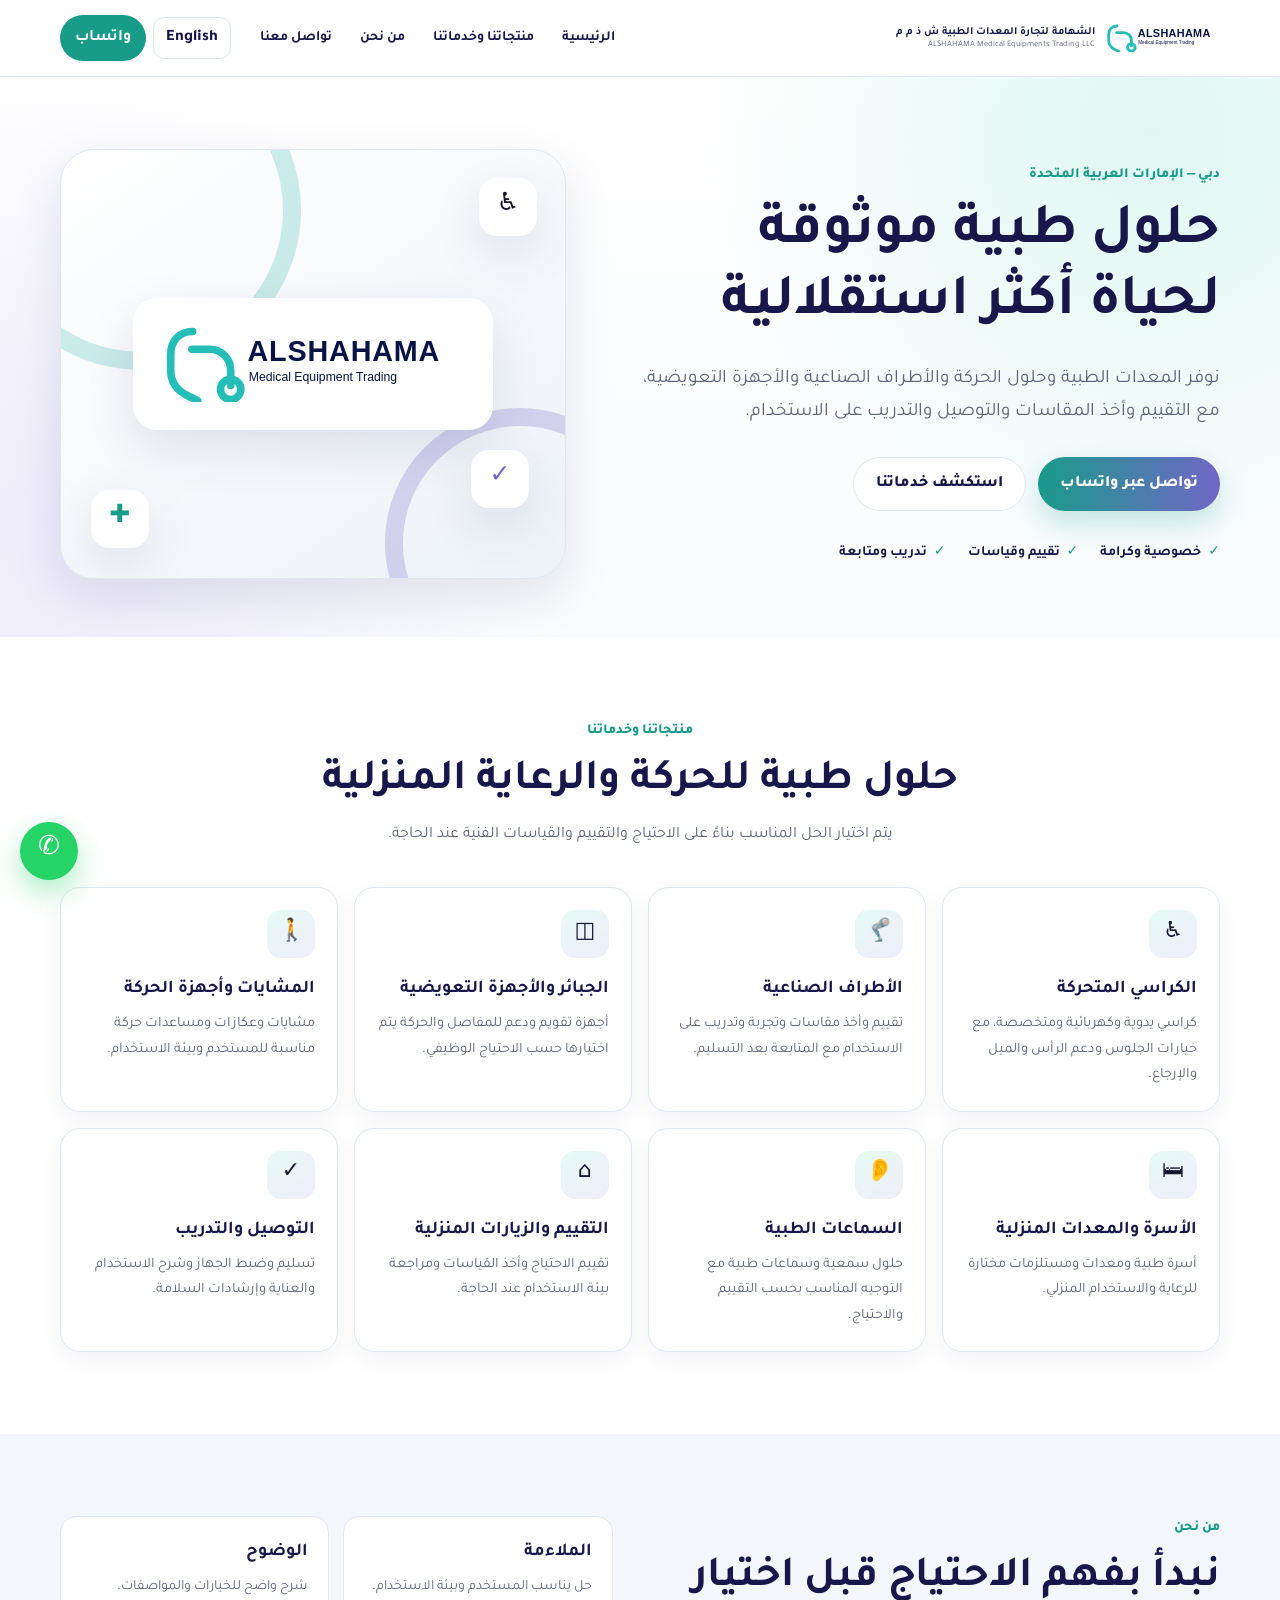
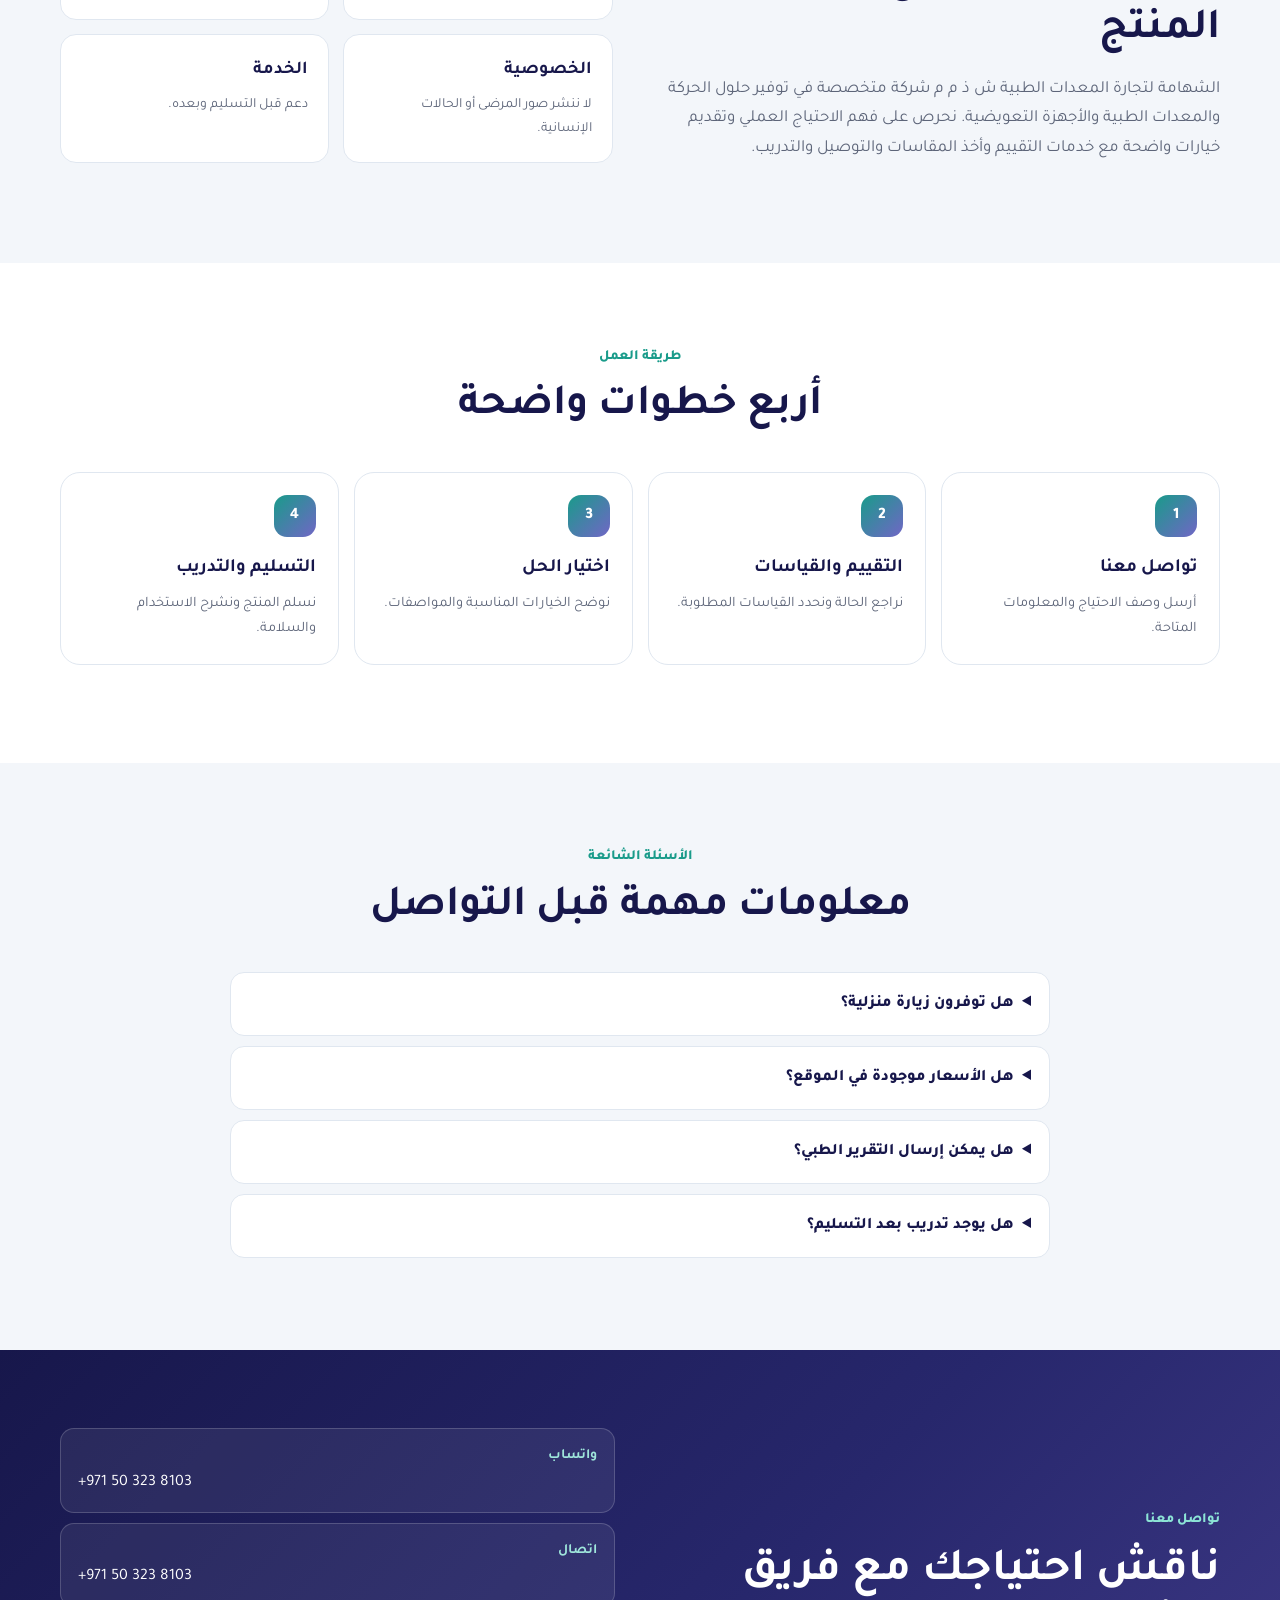
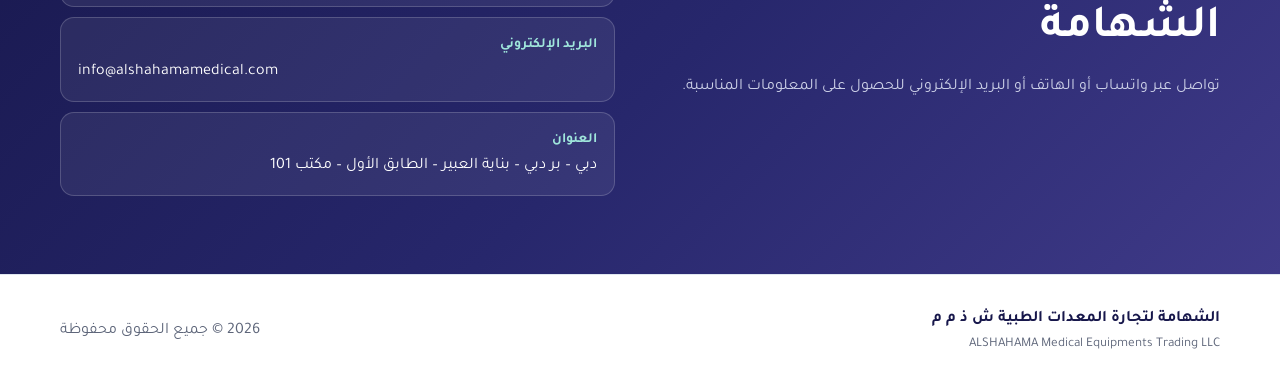
==== commit 9a9bcabf: "Rebuild bilingual Alshahama website" ====
--- a/index.html
+++ b/index.html
@@ -2,131 +2,160 @@
 <html lang="ar" dir="rtl">
 <head>
   <meta charset="utf-8">
-  <meta name="viewport" content="width=device-width, initial-scale=1, viewport-fit=cover">
-  <meta name="theme-color" content="#0a3657">
-  <meta name="description" content="الشهامة لتجارة المعدات الطبية في دبي — حلول الحركة، الكراسي المتحركة، الأطراف الصناعية والأجهزة التعويضية.">
-  <title>الشهامة للمعدات الطبية | ALSHAHAMA</title>
+  <meta name="viewport" content="width=device-width,initial-scale=1,viewport-fit=cover">
+  <meta name="theme-color" content="#17174b">
+  <meta name="description" content="الشهامة لتجارة المعدات الطبية ش ذ م م في دبي: الكراسي المتحركة، الأطراف الصناعية، الأجهزة التعويضية، السماعات الطبية والمعدات المنزلية.">
+  <link rel="canonical" href="https://alshahamamedical.com/">
+  <link rel="icon" type="image/svg+xml" href="assets/alshahama-logo.svg">
+  <link rel="manifest" href="site.webmanifest">
   <link rel="preconnect" href="https://fonts.googleapis.com">
   <link rel="preconnect" href="https://fonts.gstatic.com" crossorigin>
-  <link href="https://fonts.googleapis.com/css2?family=Cairo:wght@400;500;600;700;800&display=swap" rel="stylesheet">
-  <link rel="stylesheet" href="styles.css?v=3">
+  <link href="https://fonts.googleapis.com/css2?family=Tajawal:wght@400;500;700;800&display=swap" rel="stylesheet">
+  <link rel="stylesheet" href="styles.css">
+  <title>الشهامة لتجارة المعدات الطبية ش ذ م م | دبي</title>
+  <meta property="og:type" content="website">
+  <meta property="og:url" content="https://alshahamamedical.com/">
+  <meta property="og:title" content="الشهامة لتجارة المعدات الطبية ش ذ م م">
+  <meta property="og:description" content="حلول طبية موثوقة للحركة والاستقلالية في دبي ودولة الإمارات.">
+  <script type="application/ld+json">{"@context":"https://schema.org","@type":"MedicalBusiness","name":"ALSHAHAMA Medical Equipments Trading LLC","alternateName":"الشهامة لتجارة المعدات الطبية ش ذ م م","url":"https://alshahamamedical.com/","logo":"https://alshahamamedical.com/assets/alshahama-logo.svg","telephone":"+971503238103","email":"info@alshahamamedical.com","address":{"@type":"PostalAddress","streetAddress":"Office 101, First Floor, Al Abeer Building, Bur Dubai","addressLocality":"Dubai","addressCountry":"AE"}}</script>
 </head>
 <body>
-  <header class="header">
-    <div class="shell header-inner">
-      <a href="#top" class="brand" aria-label="الشهامة للمعدات الطبية">
-        <img src="assets/alshahama-logo.svg?v=4" alt="شعار الشهامة لتجارة المعدات الطبية">
+  <a class="skip" href="#main" data-ar="تخطَّ إلى المحتوى" data-en="Skip to content">تخطَّ إلى المحتوى</a>
+
+  <header class="header" id="header">
+    <div class="container header-row">
+      <a href="#home" class="brand" aria-label="ALSHAHAMA home">
+        <img src="assets/alshahama-logo.svg" alt="شعار الشهامة">
+        <span class="brand-name">
+          <b>الشهامة لتجارة المعدات الطبية ش ذ م م</b>
+          <small>ALSHAHAMA Medical Equipments Trading LLC</small>
+        </span>
       </a>
-      <button class="menu-btn" type="button" aria-label="فتح القائمة" aria-expanded="false" aria-controls="nav-panel">
-        <span></span><span></span><span></span>
-      </button>
+      <nav class="desktop-nav" aria-label="Main navigation">
+        <a href="#home" data-ar="الرئيسية" data-en="Home">الرئيسية</a>
+        <a href="#services" data-ar="منتجاتنا وخدماتنا" data-en="Products & Services">منتجاتنا وخدماتنا</a>
+        <a href="#about" data-ar="من نحن" data-en="About Us">من نحن</a>
+        <a href="#contact" data-ar="تواصل معنا" data-en="Contact">تواصل معنا</a>
+      </nav>
+      <div class="header-tools">
+        <button class="lang" type="button" id="langButton" aria-label="Switch language">English</button>
+        <a class="header-wa" data-wa href="#" target="_blank" rel="noopener" data-ar="واتساب" data-en="WhatsApp">واتساب</a>
+        <button class="menu-button" type="button" id="menuButton" aria-expanded="false" aria-controls="mobileMenu" aria-label="فتح القائمة"><span></span><span></span><span></span></button>
+      </div>
     </div>
-    <div class="nav-backdrop" hidden></div>
-    <nav id="nav-panel" class="nav-panel" aria-label="القائمة الرئيسية">
-      <a href="#services">خدماتنا</a>
-      <a href="#why">لماذا الشهامة</a>
-      <a href="#steps">طريقة العمل</a>
-      <a href="#contact">تواصل معنا</a>
+    <nav class="mobile-menu" id="mobileMenu" hidden>
+      <a href="#home" data-ar="الرئيسية" data-en="Home">الرئيسية</a>
+      <a href="#services" data-ar="منتجاتنا وخدماتنا" data-en="Products & Services">منتجاتنا وخدماتنا</a>
+      <a href="#about" data-ar="من نحن" data-en="About Us">من نحن</a>
+      <a href="#contact" data-ar="تواصل معنا" data-en="Contact">تواصل معنا</a>
+      <button class="mobile-lang" type="button" data-lang-switch>العربية | English</button>
     </nav>
   </header>
 
-  <main id="top">
-    <section class="hero">
-      <div class="hero-noise"></div>
-      <div class="shell hero-inner">
+  <main id="main">
+    <section class="hero" id="home">
+      <div class="container hero-grid">
         <div class="hero-copy">
-          <div class="location"><svg viewBox="0 0 24 24"><path d="M12 22s8-6 8-13a8 8 0 1 0-16 0c0 7 8 13 8 13Zm0-9.3A3.2 3.2 0 1 1 12 6a3.2 3.2 0 0 1 0 6.7Z"/></svg>دبي – الإمارات العربية المتحدة</div>
-          <p class="kicker">حلول طبية مدروسة لكل حالة</p>
-          <h1>الشهامة لتجارة<br>المعدات الطبية</h1>
-          <p class="lead">نوفر حلول الحركة والأطراف الصناعية والأجهزة التعويضية والمعدات الطبية، مع التقييم وأخذ المقاسات والتوصيل والتدريب على الاستخدام.</p>
+          <p class="eyebrow" data-ar="دبي — الإمارات العربية المتحدة" data-en="Dubai — United Arab Emirates">دبي — الإمارات العربية المتحدة</p>
+          <h1 data-ar="حلول طبية موثوقة لحياة أكثر استقلالية" data-en="Trusted Medical Solutions for Greater Independence">حلول طبية موثوقة لحياة أكثر استقلالية</h1>
+          <p class="hero-lead" data-ar="نوفر المعدات الطبية وحلول الحركة والأطراف الصناعية والأجهزة التعويضية، مع التقييم وأخذ المقاسات والتوصيل والتدريب على الاستخدام." data-en="We provide medical equipment, mobility solutions, prosthetics and orthotic devices, supported by assessment, measurements, delivery and user training.">نوفر المعدات الطبية وحلول الحركة والأطراف الصناعية والأجهزة التعويضية، مع التقييم وأخذ المقاسات والتوصيل والتدريب على الاستخدام.</p>
           <div class="hero-actions">
-            <a class="btn btn-primary whatsapp" href="#">تواصل عبر واتساب <svg viewBox="0 0 24 24"><path d="M12 2a10 10 0 0 0-8.6 15.1L2 22l5-1.3A10 10 0 1 0 12 2Zm5.6 14.2c-.2.6-1.2 1.1-1.8 1.2-.5.1-1.2.1-2-.2a12.8 12.8 0 0 1-2.7-1.3 10.6 10.6 0 0 1-3.7-3.3c-.8-1.1-1.6-2.5-1.6-4 0-1.4.7-2.1 1-2.4.3-.3.7-.4 1-.4h.7c.2 0 .5 0 .7.6l.9 2.2c.1.3.1.5 0 .7l-.4.6c-.2.2-.3.4-.5.6-.2.2-.4.4-.2.8.2.4.8 1.3 1.8 2.1 1.2 1.1 2.2 1.4 2.6 1.6.4.2.6.2.9-.1l1.1-1.3c.3-.3.5-.3.9-.2l2 .9c.4.2.7.3.8.5.1.1.1.8-.1 1.6Z"/></svg></a>
-            <a class="btn btn-ghost" href="#services">استكشف خدماتنا <span>←</span></a>
+            <a class="btn primary" data-wa href="#" target="_blank" rel="noopener" data-ar="تواصل عبر واتساب" data-en="Contact on WhatsApp">تواصل عبر واتساب</a>
+            <a class="btn secondary" href="#services" data-ar="استكشف خدماتنا" data-en="Explore Our Services">استكشف خدماتنا</a>
           </div>
-          <div class="proof">
-            <span><b>✓</b> خصوصية واحترام</span>
-            <span><b>✓</b> حلول حسب القياس</span>
-            <span><b>✓</b> متابعة بعد التسليم</span>
-          </div>
+          <ul class="trust">
+            <li data-ar="خصوصية وكرامة" data-en="Privacy & Dignity">خصوصية وكرامة</li>
+            <li data-ar="تقييم وقياسات" data-en="Assessment & Measurements">تقييم وقياسات</li>
+            <li data-ar="تدريب ومتابعة" data-en="Training & Follow-up">تدريب ومتابعة</li>
+          </ul>
         </div>
-
-        <div class="hero-visual" aria-label="حلول الحركة والتأهيل">
-          <div class="visual-card main-card">
-            <div class="visual-icon wheelchair">
-              <svg viewBox="0 0 120 120" aria-hidden="true"><circle cx="72" cy="78" r="30"/><circle cx="42" cy="20" r="12"/><path d="M41 38v29h34l17 31M40 52h30M45 67 32 94"/></svg>
-            </div>
-            <div><span>حلول الحركة</span><strong>كراسي وتجهيزات تأهيلية</strong></div>
-          </div>
-          <div class="mini-grid">
-            <div class="visual-card mini"><span class="num">01</span><strong>أطراف صناعية</strong></div>
-            <div class="visual-card mini"><span class="num">02</span><strong>أجهزة تعويضية</strong></div>
-            <div class="visual-card mini"><span class="num">03</span><strong>معدات منزلية</strong></div>
-          </div>
+        <div class="hero-visual" aria-hidden="true">
+          <div class="visual-ring ring-one"></div><div class="visual-ring ring-two"></div>
+          <div class="logo-card"><img src="assets/alshahama-logo.svg" alt=""></div>
+          <div class="visual-chip chip-1">♿</div><div class="visual-chip chip-2">✚</div><div class="visual-chip chip-3">✓</div>
         </div>
       </div>
     </section>
 
-    <section id="services" class="section light">
-      <div class="shell">
+    <section class="section" id="services">
+      <div class="container">
         <div class="section-head">
-          <p class="kicker dark">خدمات متكاملة</p>
-          <h2>حلول تساعد على الحركة والاستقلالية</h2>
-          <p>نبدأ بفهم الحالة وبيئة الاستخدام، ثم نختار الحل الأنسب للراحة والأمان وسهولة الاستخدام.</p>
+          <p class="eyebrow" data-ar="منتجاتنا وخدماتنا" data-en="Products & Services">منتجاتنا وخدماتنا</p>
+          <h2 data-ar="حلول طبية للحركة والرعاية المنزلية" data-en="Medical Solutions for Mobility and Home Care">حلول طبية للحركة والرعاية المنزلية</h2>
+          <p data-ar="يتم اختيار الحل المناسب بناءً على الاحتياج والتقييم والقياسات الفنية عند الحاجة." data-en="The suitable solution is selected according to the need, assessment and technical measurements where required.">يتم اختيار الحل المناسب بناءً على الاحتياج والتقييم والقياسات الفنية عند الحاجة.</p>
         </div>
-        <div class="service-grid">
-          <article class="service-card"><div class="icon-box"><svg viewBox="0 0 24 24"><circle cx="14" cy="16" r="5"/><circle cx="9" cy="4" r="2"/><path d="M9 7v6h6l3 6M9 10h5M10 13l-3 6"/></svg></div><h3>الكراسي المتحركة</h3><p>يدوية وكهربائية وتأهيلية، مع خيارات الميل والإرجاع ودعم الرأس والجلوس المتخصص.</p></article>
-          <article class="service-card"><div class="icon-box"><svg viewBox="0 0 24 24"><path d="M10 2h4v8l3 4-3 8h-4l-3-8 3-4V2Z"/><path d="M8 8h8"/></svg></div><h3>الأطراف الصناعية</h3><p>تقييم وأخذ مقاسات وتجربة وتدريب على الاستخدام، مع المتابعة بعد التسليم.</p></article>
-          <article class="service-card"><div class="icon-box"><svg viewBox="0 0 24 24"><path d="M7 3h10v18H7zM7 9h10M10 3v6M14 9v12"/></svg></div><h3>الأجهزة التعويضية</h3><p>جبائر وأجهزة تقويم وحلول تثبيت ودعم للمفاصل والحركة وفق احتياج كل حالة.</p></article>
-          <article class="service-card"><div class="icon-box"><svg viewBox="0 0 24 24"><path d="m3 11 9-8 9 8v10H3V11Z"/><path d="M9 21v-7h6v7"/></svg></div><h3>الخدمة المنزلية</h3><p>زيارات للتقييم وأخذ القياسات والتسليم والتدريب داخل المنزل عند الحاجة.</p></article>
+        <div class="cards">
+          <article class="card"><span>♿</span><h3 data-ar="الكراسي المتحركة" data-en="Wheelchairs">الكراسي المتحركة</h3><p data-ar="كراسي يدوية وكهربائية ومتخصصة، مع خيارات الجلوس ودعم الرأس والميل والإرجاع." data-en="Manual, powered and specialized wheelchairs with seating, head-support, tilt and recline options.">كراسي يدوية وكهربائية ومتخصصة، مع خيارات الجلوس ودعم الرأس والميل والإرجاع.</p></article>
+          <article class="card"><span>🦿</span><h3 data-ar="الأطراف الصناعية" data-en="Prosthetic Limbs">الأطراف الصناعية</h3><p data-ar="تقييم وأخذ مقاسات وتجربة وتدريب على الاستخدام مع المتابعة بعد التسليم." data-en="Assessment, measurements, fitting, user training and post-delivery follow-up.">تقييم وأخذ مقاسات وتجربة وتدريب على الاستخدام مع المتابعة بعد التسليم.</p></article>
+          <article class="card"><span>◫</span><h3 data-ar="الجبائر والأجهزة التعويضية" data-en="Orthotic & Support Devices">الجبائر والأجهزة التعويضية</h3><p data-ar="أجهزة تقويم ودعم للمفاصل والحركة يتم اختيارها حسب الاحتياج الوظيفي." data-en="Orthotic, bracing and joint-support solutions selected according to functional needs.">أجهزة تقويم ودعم للمفاصل والحركة يتم اختيارها حسب الاحتياج الوظيفي.</p></article>
+          <article class="card"><span>🚶</span><h3 data-ar="المشايات وأجهزة الحركة" data-en="Walkers & Mobility Aids">المشايات وأجهزة الحركة</h3><p data-ar="مشايات وعكازات ومساعدات حركة مناسبة للمستخدم وبيئة الاستخدام." data-en="Walkers, crutches and mobility aids suited to the user and the environment.">مشايات وعكازات ومساعدات حركة مناسبة للمستخدم وبيئة الاستخدام.</p></article>
+          <article class="card"><span>🛏</span><h3 data-ar="الأسرة والمعدات المنزلية" data-en="Medical Beds & Homecare Equipment">الأسرة والمعدات المنزلية</h3><p data-ar="أسرة طبية ومعدات ومستلزمات مختارة للرعاية والاستخدام المنزلي." data-en="Medical beds and selected equipment and supplies for home care.">أسرة طبية ومعدات ومستلزمات مختارة للرعاية والاستخدام المنزلي.</p></article>
+          <article class="card"><span>👂</span><h3 data-ar="السماعات الطبية" data-en="Hearing Aids">السماعات الطبية</h3><p data-ar="حلول سمعية وسماعات طبية مع التوجيه المناسب بحسب التقييم والاحتياج." data-en="Hearing solutions and medical hearing aids guided by assessment and need.">حلول سمعية وسماعات طبية مع التوجيه المناسب بحسب التقييم والاحتياج.</p></article>
+          <article class="card"><span>⌂</span><h3 data-ar="التقييم والزيارات المنزلية" data-en="Assessment & Home Visits">التقييم والزيارات المنزلية</h3><p data-ar="تقييم الاحتياج وأخذ القياسات ومراجعة بيئة الاستخدام عند الحاجة." data-en="Needs assessment, measurements and review of the usage environment when required.">تقييم الاحتياج وأخذ القياسات ومراجعة بيئة الاستخدام عند الحاجة.</p></article>
+          <article class="card"><span>✓</span><h3 data-ar="التوصيل والتدريب" data-en="Delivery & User Training">التوصيل والتدريب</h3><p data-ar="تسليم وضبط الجهاز وشرح الاستخدام والعناية وإرشادات السلامة." data-en="Delivery, setup and guidance on operation, care and safety.">تسليم وضبط الجهاز وشرح الاستخدام والعناية وإرشادات السلامة.</p></article>
         </div>
       </div>
     </section>
 
-    <section id="why" class="section dark-section">
-      <div class="shell split">
+    <section class="section soft" id="about">
+      <div class="container about-grid">
         <div>
-          <p class="kicker">الرعاية تبدأ بالفهم</p>
-          <h2>لماذا الشهامة؟</h2>
-          <p class="muted-light">لا نبدأ بالمنتج؛ نبدأ بالحالة، قدرات المستخدم، مكان الاستخدام، واحتياجات الأسرة أو مقدم الرعاية.</p>
+          <p class="eyebrow" data-ar="من نحن" data-en="About Us">من نحن</p>
+          <h2 data-ar="نبدأ بفهم الاحتياج قبل اختيار المنتج" data-en="We Understand the Need Before Selecting the Product">نبدأ بفهم الاحتياج قبل اختيار المنتج</h2>
+          <p class="about-text" data-ar="الشهامة لتجارة المعدات الطبية ش ذ م م شركة متخصصة في توفير حلول الحركة والمعدات الطبية والأجهزة التعويضية. نحرص على فهم الاحتياج العملي وتقديم خيارات واضحة مع خدمات التقييم وأخذ المقاسات والتوصيل والتدريب." data-en="ALSHAHAMA Medical Equipments Trading LLC provides mobility solutions, medical equipment, prosthetics and orthotic devices. We focus on understanding practical needs and offering clear options supported by assessment, measurements, delivery and training.">الشهامة لتجارة المعدات الطبية ش ذ م م شركة متخصصة في توفير حلول الحركة والمعدات الطبية والأجهزة التعويضية. نحرص على فهم الاحتياج العملي وتقديم خيارات واضحة مع خدمات التقييم وأخذ المقاسات والتوصيل والتدريب.</p>
         </div>
-        <div class="benefits">
-          <div><span>01</span><strong>تقييم دقيق</strong><p>مراجعة الحالة والتقارير قبل ترشيح الحل.</p></div>
-          <div><span>02</span><strong>قياسات وتجربة</strong><p>التأكد من الملاءمة والراحة والأمان.</p></div>
-          <div><span>03</span><strong>تدريب واضح</strong><p>شرح الاستخدام والعناية وإجراءات السلامة.</p></div>
-          <div><span>04</span><strong>متابعة مستمرة</strong><p>دعم بعد التسليم لضمان أفضل استفادة.</p></div>
+        <div class="values">
+          <div><b data-ar="الملاءمة" data-en="Suitability">الملاءمة</b><p data-ar="حل يناسب المستخدم وبيئة الاستخدام." data-en="A solution suited to the user and environment.">حل يناسب المستخدم وبيئة الاستخدام.</p></div>
+          <div><b data-ar="الوضوح" data-en="Clarity">الوضوح</b><p data-ar="شرح واضح للخيارات والمواصفات." data-en="Clear explanation of options and specifications.">شرح واضح للخيارات والمواصفات.</p></div>
+          <div><b data-ar="الخصوصية" data-en="Privacy">الخصوصية</b><p data-ar="لا ننشر صور المرضى أو الحالات الإنسانية." data-en="We do not publish patient photos or humanitarian cases.">لا ننشر صور المرضى أو الحالات الإنسانية.</p></div>
+          <div><b data-ar="الخدمة" data-en="Service">الخدمة</b><p data-ar="دعم قبل التسليم وبعده." data-en="Support before and after delivery.">دعم قبل التسليم وبعده.</p></div>
         </div>
       </div>
     </section>
 
-    <section id="steps" class="section">
-      <div class="shell">
-        <div class="section-head">
-          <p class="kicker dark">خطوات واضحة</p>
-          <h2>من التواصل حتى المتابعة</h2>
-        </div>
-        <div class="steps">
-          <article><span>01</span><h3>استلام الطلب</h3><p>مراجعة احتياج المريض والتقارير والصور المتاحة.</p></article>
-          <article><span>02</span><h3>التقييم والقياس</h3><p>زيارة أو موعد لتقييم الحالة وأخذ المقاسات.</p></article>
-          <article><span>03</span><h3>اختيار الحل</h3><p>ترشيح الجهاز الأنسب وتوضيح المواصفات.</p></article>
-          <article><span>04</span><h3>التسليم والتدريب</h3><p>تجربة المنتج وضبطه وتدريب المستخدم أو الأسرة.</p></article>
-        </div>
+    <section class="section process">
+      <div class="container">
+        <div class="section-head"><p class="eyebrow" data-ar="طريقة العمل" data-en="How It Works">طريقة العمل</p><h2 data-ar="أربع خطوات واضحة" data-en="Four Clear Steps">أربع خطوات واضحة</h2></div>
+        <ol class="steps">
+          <li><i>1</i><h3 data-ar="تواصل معنا" data-en="Contact Us">تواصل معنا</h3><p data-ar="أرسل وصف الاحتياج والمعلومات المتاحة." data-en="Share the need and available information.">أرسل وصف الاحتياج والمعلومات المتاحة.</p></li>
+          <li><i>2</i><h3 data-ar="التقييم والقياسات" data-en="Assessment & Measurements">التقييم والقياسات</h3><p data-ar="نراجع الحالة ونحدد القياسات المطلوبة." data-en="We review the case and determine required measurements.">نراجع الحالة ونحدد القياسات المطلوبة.</p></li>
+          <li><i>3</i><h3 data-ar="اختيار الحل" data-en="Select the Solution">اختيار الحل</h3><p data-ar="نوضح الخيارات المناسبة والمواصفات." data-en="We explain suitable options and specifications.">نوضح الخيارات المناسبة والمواصفات.</p></li>
+          <li><i>4</i><h3 data-ar="التسليم والتدريب" data-en="Delivery & Training">التسليم والتدريب</h3><p data-ar="نسلم المنتج ونشرح الاستخدام والسلامة." data-en="We deliver the product and explain use and safety.">نسلم المنتج ونشرح الاستخدام والسلامة.</p></li>
+        </ol>
       </div>
     </section>
 
-    <section id="contact" class="contact-section">
-      <div class="shell contact-card">
-        <div><p class="kicker">نحن قريبون منك</p><h2>تواصل معنا لمناقشة احتياج الحالة</h2><p>أرسل التقرير الطبي أو وصف الحالة، وسيقوم الفريق بمراجعة الطلب وتحديد الخطوة المناسبة.</p></div>
-        <div class="contact-buttons">
-          <a class="btn btn-white whatsapp" href="#">واتساب</a>
-          <a class="btn btn-outline" href="tel:+971503238103">اتصال: +971 50 323 8103</a>
+    <section class="section soft faq-section">
+      <div class="container narrow">
+        <div class="section-head"><p class="eyebrow" data-ar="الأسئلة الشائعة" data-en="FAQ">الأسئلة الشائعة</p><h2 data-ar="معلومات مهمة قبل التواصل" data-en="Useful Information Before Contacting Us">معلومات مهمة قبل التواصل</h2></div>
+        <details><summary data-ar="هل توفرون زيارة منزلية؟" data-en="Do you provide home visits?">هل توفرون زيارة منزلية؟</summary><p data-ar="يمكن تنسيق الزيارة بعد مراجعة الاحتياج وموقع العميل." data-en="A home visit may be arranged after reviewing the need and location.">يمكن تنسيق الزيارة بعد مراجعة الاحتياج وموقع العميل.</p></details>
+        <details><summary data-ar="هل الأسعار موجودة في الموقع؟" data-en="Are prices listed on the website?">هل الأسعار موجودة في الموقع؟</summary><p data-ar="لا، لأن بعض المنتجات تحتاج تقييماً أو قياسات أو مراجعة فنية قبل تحديد الخيار المناسب." data-en="No. Some products require assessment, measurements or technical review before the suitable option is confirmed.">لا، لأن بعض المنتجات تحتاج تقييماً أو قياسات أو مراجعة فنية قبل تحديد الخيار المناسب.</p></details>
+        <details><summary data-ar="هل يمكن إرسال التقرير الطبي؟" data-en="Can I send a medical report?">هل يمكن إرسال التقرير الطبي؟</summary><p data-ar="يمكن إرسال المعلومات الضرورية عبر واتساب، مع تجنب إرسال أي بيانات غير لازمة." data-en="Necessary information may be sent through WhatsApp, while avoiding unnecessary personal data.">يمكن إرسال المعلومات الضرورية عبر واتساب، مع تجنب إرسال أي بيانات غير لازمة.</p></details>
+        <details><summary data-ar="هل يوجد تدريب بعد التسليم؟" data-en="Is training provided after delivery?">هل يوجد تدريب بعد التسليم؟</summary><p data-ar="نعم، يتم شرح الاستخدام والعناية وإرشادات السلامة حسب نوع المنتج." data-en="Yes. Operation, care and safety guidance is provided according to the product.">نعم، يتم شرح الاستخدام والعناية وإرشادات السلامة حسب نوع المنتج.</p></details>
+      </div>
+    </section>
+
+    <section class="contact" id="contact">
+      <div class="container contact-grid">
+        <div><p class="eyebrow light" data-ar="تواصل معنا" data-en="Contact Us">تواصل معنا</p><h2 data-ar="ناقش احتياجك مع فريق الشهامة" data-en="Discuss Your Needs with the ALSHAHAMA Team">ناقش احتياجك مع فريق الشهامة</h2><p data-ar="تواصل عبر واتساب أو الهاتف أو البريد الإلكتروني للحصول على المعلومات المناسبة." data-en="Contact us by WhatsApp, phone or email for suitable information.">تواصل عبر واتساب أو الهاتف أو البريد الإلكتروني للحصول على المعلومات المناسبة.</p></div>
+        <div class="contact-card">
+          <a data-wa href="#" target="_blank" rel="noopener"><b data-ar="واتساب" data-en="WhatsApp">واتساب</b><span dir="ltr">+971 50 323 8103</span></a>
+          <a href="tel:+971503238103"><b data-ar="اتصال" data-en="Call">اتصال</b><span dir="ltr">+971 50 323 8103</span></a>
+          <a href="mailto:info@alshahamamedical.com"><b data-ar="البريد الإلكتروني" data-en="Email">البريد الإلكتروني</b><span dir="ltr">info@alshahamamedical.com</span></a>
+          <div><b data-ar="العنوان" data-en="Address">العنوان</b><span data-ar="دبي – بر دبي – بناية العبير – الطابق الأول – مكتب 101" data-en="Office 101, First Floor, Al Abeer Building, Bur Dubai, Dubai, UAE">دبي – بر دبي – بناية العبير – الطابق الأول – مكتب 101</span></div>
         </div>
       </div>
     </section>
   </main>
 
-  <a class="float-wa whatsapp" href="#" aria-label="تواصل عبر واتساب"><svg viewBox="0 0 24 24"><path d="M12 2a10 10 0 0 0-8.6 15.1L2 22l5-1.3A10 10 0 1 0 12 2Z"/></svg></a>
+  <footer class="footer">
+    <div class="container footer-row">
+      <div><b>الشهامة لتجارة المعدات الطبية ش ذ م م</b><small>ALSHAHAMA Medical Equipments Trading LLC</small></div>
+      <p><span id="year"></span> © <span data-ar="جميع الحقوق محفوظة" data-en="All rights reserved">جميع الحقوق محفوظة</span></p>
+    </div>
+  </footer>
 
-  <footer><div class="shell footer-inner"><p>الشهامة لتجارة المعدات الطبية ش.ذ.م.م</p><span>دبي – الإمارات العربية المتحدة</span></div></footer>
-  <script src="script.js?v=3"></script>
+  <a class="wa-float" data-wa href="#" target="_blank" rel="noopener" aria-label="WhatsApp">✆</a>
+  <script src="script.js"></script>
 </body>
-</html>+</html>
--- a/styles.css
+++ b/styles.css
@@ -1,201 +1 @@
-:root {
-  --navy: #082f4e;
-  --navy-deep: #061f36;
-  --teal: #23bdb7;
-  --cyan: #2aa8d4;
-  --purple: #7a57e6;
-  --ink: #111827;
-  --muted: #64748b;
-  --surface: #f5f8fb;
-  --white: #ffffff;
-  --line: #dce6ef;
-  --shadow: 0 24px 60px rgba(4, 31, 54, .14);
-  --radius-lg: 32px;
-  --radius-md: 22px;
-}
-
-* { box-sizing: border-box; }
-html { scroll-behavior: smooth; }
-body {
-  margin: 0;
-  font-family: "Cairo", Tahoma, Arial, sans-serif;
-  color: var(--ink);
-  background: var(--white);
-  line-height: 1.75;
-  overflow-x: hidden;
-}
-img { max-width: 100%; display: block; }
-a { color: inherit; text-decoration: none; }
-button, a { -webkit-tap-highlight-color: transparent; }
-.container { width: min(1160px, calc(100% - 40px)); margin-inline: auto; }
-.skip-link { position: fixed; inset-inline-start: 12px; top: -80px; z-index: 9999; background: #fff; color: #111; padding: 10px 14px; border-radius: 10px; }
-.skip-link:focus { top: 12px; }
-
-.site-header {
-  position: sticky;
-  top: 0;
-  z-index: 1000;
-  background: rgba(255,255,255,.94);
-  backdrop-filter: blur(18px);
-  border-bottom: 1px solid rgba(8,47,78,.08);
-}
-.header-inner { min-height: 90px; display: flex; align-items: center; gap: 32px; }
-.brand { width: 300px; flex: 0 0 auto; }
-.brand img { width: 100%; height: 76px; object-fit: contain; object-position: right center; }
-.main-nav { display: flex; align-items: center; gap: 28px; margin-inline-start: auto; font-size: 15px; font-weight: 700; color: #21364a; }
-.main-nav a { position: relative; padding: 12px 0; }
-.main-nav a::after { content: ""; position: absolute; right: 0; bottom: 3px; width: 0; height: 3px; border-radius: 4px; background: linear-gradient(90deg, var(--teal), var(--purple)); transition: width .25s ease; }
-.main-nav a:hover::after, .main-nav a:focus-visible::after { width: 100%; }
-.menu-toggle { display: none; width: 48px; height: 48px; border: 0; border-radius: 15px; background: #eff5f9; cursor: pointer; padding: 13px; }
-.menu-toggle span { display: block; height: 2px; background: var(--navy); margin: 5px 0; border-radius: 4px; }
-
-.hero {
-  position: relative;
-  min-height: 760px;
-  padding: 82px 0 94px;
-  color: #fff;
-  background:
-    radial-gradient(circle at 85% 15%, rgba(35,189,183,.25), transparent 26%),
-    radial-gradient(circle at 12% 78%, rgba(122,87,230,.2), transparent 30%),
-    linear-gradient(135deg, #073956 0%, #0a294c 56%, #0a5a64 100%);
-  overflow: hidden;
-}
-.hero::after { content: ""; position: absolute; inset: auto -10% -220px -10%; height: 350px; background: rgba(255,255,255,.04); border-radius: 50% 50% 0 0; transform: rotate(-5deg); }
-.hero-grid { position: relative; z-index: 2; display: grid; grid-template-columns: 1.08fr .92fr; gap: 70px; align-items: center; }
-.hero-content { max-width: 650px; }
-.location-pill { display: inline-flex; align-items: center; gap: 10px; padding: 9px 16px; border: 1px solid rgba(255,255,255,.2); background: rgba(255,255,255,.08); border-radius: 999px; color: #e5f7f7; font-size: 14px; }
-.location-pill svg { width: 20px; fill: var(--teal); }
-.eyebrow { margin: 24px 0 10px; font-size: 15px; font-weight: 800; color: #57dfd3; letter-spacing: .02em; }
-.eyebrow.dark { color: #178f8b; }
-.hero h1 { margin: 0; font-size: clamp(48px, 6.8vw, 84px); line-height: 1.13; letter-spacing: -.045em; }
-.hero-text { max-width: 680px; margin: 28px 0 0; color: rgba(255,255,255,.82); font-size: 20px; line-height: 2; }
-.hero-actions { display: flex; flex-wrap: wrap; gap: 14px; margin-top: 34px; }
-.btn { min-height: 56px; display: inline-flex; align-items: center; justify-content: center; gap: 11px; padding: 12px 25px; border-radius: 18px; font-weight: 800; transition: transform .2s ease, box-shadow .2s ease, background .2s ease; }
-.btn:hover { transform: translateY(-2px); }
-.btn svg { width: 23px; fill: currentColor; }
-.btn-primary { min-width: 235px; background: linear-gradient(90deg, var(--teal), var(--purple)); color: #fff; box-shadow: 0 16px 36px rgba(60, 135, 213, .28); }
-.btn-secondary { color: #fff; border: 1px solid rgba(255,255,255,.3); background: rgba(255,255,255,.05); }
-.btn-light { background: #fff; color: var(--navy); }
-.btn-outline-light { color: #fff; border: 1px solid rgba(255,255,255,.5); }
-.trust-row { display: flex; flex-wrap: wrap; gap: 24px; margin-top: 42px; color: rgba(255,255,255,.74); font-size: 14px; }
-.trust-row span { display: inline-flex; align-items: center; gap: 8px; }
-.trust-row i { color: #43d8cb; font-style: normal; font-size: 18px; }
-
-.hero-card { position: relative; min-height: 540px; border-radius: 40px; background: linear-gradient(145deg, rgba(255,255,255,.16), rgba(255,255,255,.05)); border: 1px solid rgba(255,255,255,.18); box-shadow: 0 32px 80px rgba(0,0,0,.24); overflow: hidden; isolation: isolate; }
-.hero-card::before { content: ""; position: absolute; inset: 25px; border-radius: 32px; border: 1px solid rgba(255,255,255,.09); }
-.hero-card-glow { position: absolute; width: 360px; height: 360px; right: -80px; top: -60px; background: radial-gradient(circle, rgba(40,211,199,.35), transparent 68%); filter: blur(3px); }
-.mobility-illustration { position: absolute; inset: 60px 28px 35px; display: grid; place-items: center; }
-.mobility-illustration svg { width: 100%; max-width: 430px; filter: drop-shadow(0 28px 35px rgba(0,0,0,.18)); }
-.floating-tag { position: absolute; z-index: 3; padding: 10px 15px; border-radius: 999px; background: rgba(6,31,54,.72); border: 1px solid rgba(255,255,255,.18); backdrop-filter: blur(12px); color: #fff; font-size: 13px; font-weight: 700; }
-.tag-one { top: 38px; left: 32px; }
-.tag-two { right: 28px; bottom: 42px; }
-.tag-three { left: 24px; bottom: 145px; }
-
-.section { padding: 100px 0; }
-.section-heading { max-width: 760px; margin: 0 auto 48px; text-align: center; }
-.section-heading .eyebrow { margin-top: 0; }
-.section-heading h2, .why-us h2, .contact-card h2 { margin: 0; font-size: clamp(34px, 5vw, 54px); line-height: 1.35; letter-spacing: -.035em; color: var(--navy-deep); }
-.section-heading > p:last-child { color: var(--muted); font-size: 17px; margin-top: 18px; }
-.services { background: var(--surface); }
-.cards-grid { display: grid; grid-template-columns: repeat(3, 1fr); gap: 22px; }
-.service-card { padding: 30px; background: #fff; border: 1px solid #e5edf3; border-radius: var(--radius-md); box-shadow: 0 15px 45px rgba(9,47,77,.07); transition: transform .25s ease, box-shadow .25s ease; }
-.service-card:hover { transform: translateY(-7px); box-shadow: 0 24px 55px rgba(9,47,77,.12); }
-.service-icon { width: 60px; height: 60px; display: grid; place-items: center; border-radius: 18px; background: linear-gradient(145deg, rgba(35,189,183,.16), rgba(122,87,230,.14)); font-size: 28px; }
-.service-card h3 { margin: 20px 0 9px; color: var(--navy); font-size: 22px; }
-.service-card p { margin: 0; color: var(--muted); }
-
-.why-us { color: #fff; background: linear-gradient(140deg, #071f36, #0a3f5d 55%, #0d6a70); }
-.why-grid { display: grid; grid-template-columns: 1.2fr .8fr; gap: 70px; align-items: center; }
-.why-us h2 { color: #fff; }
-.section-copy { color: rgba(255,255,255,.75); max-width: 690px; font-size: 18px; }
-.feature-list { display: grid; grid-template-columns: repeat(2, 1fr); gap: 16px; margin-top: 30px; }
-.feature-list div { padding: 20px; border: 1px solid rgba(255,255,255,.14); border-radius: 18px; background: rgba(255,255,255,.06); }
-.feature-list strong, .feature-list span { display: block; }
-.feature-list strong { font-size: 18px; }
-.feature-list span { color: rgba(255,255,255,.68); font-size: 14px; margin-top: 5px; }
-.quote-card { position: relative; padding: 40px; border-radius: 30px; background: linear-gradient(145deg, rgba(255,255,255,.14), rgba(255,255,255,.05)); border: 1px solid rgba(255,255,255,.18); box-shadow: var(--shadow); }
-.quote-card p { font-size: 24px; line-height: 1.8; }
-.quote-card strong { color: #62e4d8; }
-.quote-mark { position: absolute; top: 4px; left: 24px; font-size: 90px; line-height: 1; opacity: .18; }
-
-.process { background: #fff; }
-.process-grid { display: grid; grid-template-columns: repeat(4, 1fr); gap: 18px; }
-.step { position: relative; padding: 30px 25px; border-radius: 22px; background: #f7fafc; border: 1px solid #e6eef4; }
-.step span { display: inline-grid; place-items: center; width: 44px; height: 44px; border-radius: 14px; background: linear-gradient(135deg, var(--teal), var(--purple)); color: #fff; font-weight: 800; }
-.step h3 { color: var(--navy); margin: 18px 0 8px; }
-.step p { color: var(--muted); margin: 0; }
-
-.contact-section { padding: 0 0 100px; }
-.contact-card { display: grid; grid-template-columns: 1.3fr .7fr; gap: 40px; align-items: center; padding: 54px; border-radius: 34px; color: #fff; background: linear-gradient(120deg, #0b3b5d, #0d6b70 56%, #6148c9); box-shadow: var(--shadow); }
-.contact-card h2 { color: #fff; }
-.contact-card p { color: rgba(255,255,255,.75); max-width: 700px; }
-.contact-actions { display: flex; flex-direction: column; gap: 13px; }
-
-.floating-whatsapp { position: fixed; z-index: 900; right: 22px; bottom: 22px; width: 62px; height: 62px; border-radius: 50%; display: grid; place-items: center; background: #20d567; color: #fff; box-shadow: 0 14px 35px rgba(19,159,80,.35); transition: transform .2s ease; }
-.floating-whatsapp:hover { transform: scale(1.06); }
-.floating-whatsapp svg { width: 31px; fill: currentColor; }
-
-.site-footer { padding: 40px 0; border-top: 1px solid #e8eef3; background: #fff; }
-.footer-grid { display: flex; align-items: center; justify-content: space-between; gap: 30px; }
-.footer-brand { display: flex; align-items: center; gap: 18px; }
-.footer-brand img { width: 200px; }
-.footer-brand p { margin: 0; font-size: 13px; color: #334155; }
-.footer-brand span, .copyright { color: #7a8999; }
-.copyright { font-family: Inter, Arial, sans-serif; font-size: 13px; direction: ltr; }
-
-@media (max-width: 980px) {
-  .brand { width: 250px; }
-  .main-nav { gap: 18px; font-size: 14px; }
-  .hero-grid, .why-grid, .contact-card { grid-template-columns: 1fr; }
-  .hero-content { max-width: none; }
-  .hero-card { min-height: 470px; max-width: 640px; width: 100%; margin: 0 auto; }
-  .cards-grid { grid-template-columns: repeat(2, 1fr); }
-  .process-grid { grid-template-columns: repeat(2, 1fr); }
-  .contact-actions { flex-direction: row; }
-}
-
-@media (max-width: 760px) {
-  .container { width: min(100% - 28px, 680px); }
-  .header-inner { min-height: 78px; justify-content: space-between; }
-  .brand { width: min(230px, calc(100% - 68px)); }
-  .brand img { height: 62px; }
-  .menu-toggle { display: block; order: 2; }
-  .main-nav { position: absolute; top: calc(100% + 1px); right: 14px; left: 14px; display: none; flex-direction: column; align-items: stretch; gap: 4px; padding: 14px; border-radius: 20px; background: #fff; box-shadow: 0 22px 50px rgba(4,31,54,.18); }
-  .main-nav.open { display: flex; }
-  .main-nav a { padding: 12px 14px; border-radius: 12px; }
-  .main-nav a:hover { background: #f1f6f9; }
-
-  .hero { min-height: auto; padding: 55px 0 72px; }
-  .hero-grid { gap: 46px; }
-  .hero h1 { font-size: clamp(43px, 13vw, 64px); }
-  .hero-text { font-size: 17px; line-height: 1.95; }
-  .hero-actions { flex-direction: column; }
-  .hero-actions .btn { width: 100%; }
-  .trust-row { gap: 12px 18px; }
-  .hero-card { min-height: 390px; border-radius: 28px; }
-  .floating-tag { font-size: 11px; padding: 8px 11px; }
-  .tag-one { top: 22px; left: 18px; }
-  .tag-two { right: 16px; bottom: 24px; }
-  .tag-three { left: 15px; bottom: 108px; }
-  .mobility-illustration { inset: 45px 10px 15px; }
-
-  .section { padding: 72px 0; }
-  .cards-grid, .feature-list, .process-grid { grid-template-columns: 1fr; }
-  .section-heading { margin-bottom: 34px; text-align: right; }
-  .section-heading h2, .why-us h2, .contact-card h2 { font-size: 34px; }
-  .service-card { padding: 25px; }
-  .why-grid { gap: 38px; }
-  .quote-card { padding: 30px; }
-  .quote-card p { font-size: 20px; }
-  .contact-section { padding-bottom: 72px; }
-  .contact-card { padding: 34px 24px; border-radius: 26px; }
-  .contact-actions { flex-direction: column; }
-  .footer-grid, .footer-brand { flex-direction: column; text-align: center; }
-  .footer-brand img { width: 220px; }
-  .floating-whatsapp { width: 56px; height: 56px; right: 16px; bottom: 16px; }
-}
-
-@media (prefers-reduced-motion: reduce) {
-  html { scroll-behavior: auto; }
-  *, *::before, *::after { transition: none !important; }
-}
+:root{--navy:#17174b;--navy2:#27276c;--teal:#199b8a;--teal2:#35b9aa;--purple:#7166c6;--ink:#15162f;--muted:#5d6579;--soft:#f3f6fa;--line:#e0e7f0;--white:#fff;--radius:20px;--shadow:0 18px 50px rgba(23,23,75,.10);--max:1160px}*{box-sizing:border-box}html{scroll-behavior:smooth;overflow-x:hidden}body{margin:0;font-family:Tajawal,system-ui,-apple-system,"Segoe UI",Arial,sans-serif;color:var(--ink);line-height:1.75;background:#fff;overflow-x:hidden}a{color:inherit;text-decoration:none}img{max-width:100%;display:block}button{font:inherit}.container{width:min(var(--max),calc(100% - 36px));margin-inline:auto}.narrow{max-width:820px}.skip{position:absolute;inset-block-start:-70px;inset-inline-start:16px;z-index:2000;background:var(--navy);color:white;padding:10px 14px;border-radius:10px}.skip:focus{inset-block-start:12px}.header{position:sticky;top:0;z-index:1000;background:rgba(255,255,255,.94);backdrop-filter:blur(14px);border-bottom:1px solid var(--line)}.header-row{min-height:76px;display:flex;align-items:center;gap:18px}.brand{display:flex;align-items:center;gap:10px;min-width:0;flex:1}.brand img{width:115px;height:42px;object-fit:contain}.brand-name{display:flex;flex-direction:column;line-height:1.25;min-width:0}.brand-name b{font-size:11px;color:var(--navy);white-space:nowrap}.brand-name small{font-size:8.5px;color:var(--muted);white-space:nowrap}.desktop-nav{display:flex;align-items:center;gap:6px}.desktop-nav a{font-weight:700;color:var(--navy);padding:10px 11px;border-radius:10px;font-size:14px}.desktop-nav a:hover{background:var(--soft);color:var(--teal)}.header-tools{display:flex;align-items:center;gap:7px}.lang,.menu-button{height:42px;border:1px solid var(--line);background:white;border-radius:11px;color:var(--navy);font-weight:800}.lang{padding:0 12px}.header-wa{background:var(--teal);color:white;font-weight:700;padding:9px 15px;border-radius:999px}.menu-button{width:44px;padding:10px;display:none}.menu-button span{display:block;height:2px;background:var(--navy);margin:5px 0;border-radius:3px}.mobile-menu{padding:10px 18px 18px;border-top:1px solid var(--line);background:white}.mobile-menu a,.mobile-lang{display:block;width:100%;padding:13px 10px;border:0;border-bottom:1px solid var(--line);background:white;text-align:start;font-weight:700;color:var(--navy)}.hero{padding:72px 0 58px;background:radial-gradient(circle at 90% 10%,#dff7f2 0,transparent 35%),radial-gradient(circle at 5% 80%,#eeebfb 0,transparent 35%),linear-gradient(180deg,#fff,#f9fbfd)}.hero-grid{display:grid;grid-template-columns:1.08fr .92fr;gap:60px;align-items:center}.eyebrow{margin:0 0 12px;color:var(--teal);font-weight:800;font-size:14px}.hero h1,.section h2,.contact h2{margin:0;color:var(--navy);line-height:1.22;font-size:clamp(34px,5vw,58px)}.hero-lead{font-size:19px;color:var(--muted);max-width:660px;margin:22px 0 0}.hero-actions{display:flex;flex-wrap:wrap;gap:12px;margin-top:28px}.btn{display:inline-flex;align-items:center;justify-content:center;min-height:50px;padding:12px 22px;border-radius:999px;font-weight:800}.primary{background:linear-gradient(90deg,var(--teal),var(--purple));color:white;box-shadow:0 12px 28px rgba(25,155,138,.24)}.secondary{border:1px solid var(--line);background:white;color:var(--navy)}.trust{display:flex;flex-wrap:wrap;gap:10px 22px;margin:30px 0 0;padding:0;list-style:none;color:var(--navy);font-weight:700;font-size:14px}.trust li:before{content:"✓";color:var(--teal);margin-inline-end:7px}.hero-visual{position:relative;min-height:430px;border:1px solid var(--line);border-radius:34px;background:linear-gradient(145deg,#fff,#edf2f8);box-shadow:var(--shadow);overflow:hidden}.visual-ring{position:absolute;border:18px solid var(--teal2);border-radius:50%;opacity:.25}.ring-one{width:320px;height:320px;top:-100px;inset-inline-end:-80px}.ring-two{width:270px;height:270px;bottom:-100px;inset-inline-start:-90px;border-color:var(--purple)}.logo-card{position:absolute;inset:50% auto auto 50%;transform:translate(-50%,-50%);width:min(78%,360px);padding:28px;background:white;border-radius:24px;box-shadow:var(--shadow)}.visual-chip{position:absolute;width:58px;height:58px;display:grid;place-items:center;border-radius:18px;background:white;box-shadow:var(--shadow);font-size:25px}.chip-1{top:28px;inset-inline-start:28px}.chip-2{bottom:30px;inset-inline-end:30px;color:var(--teal)}.chip-3{bottom:70px;inset-inline-start:36px;color:var(--purple)}.section{padding:82px 0}.soft{background:var(--soft)}.section-head{text-align:center;max-width:730px;margin:0 auto 38px}.section-head h2,.about-grid h2{font-size:clamp(29px,4vw,43px)}.section-head>p:last-child{color:var(--muted);margin:13px 0 0}.cards{display:grid;grid-template-columns:repeat(4,1fr);gap:16px}.card{padding:22px;border:1px solid var(--line);border-radius:var(--radius);background:white;box-shadow:0 8px 24px rgba(23,23,75,.05);transition:.2s}.card:hover{transform:translateY(-4px);box-shadow:var(--shadow)}.card>span{width:48px;height:48px;display:grid;place-items:center;border-radius:14px;background:linear-gradient(145deg,#e6faf5,#efedfb);font-size:22px}.card h3{margin:16px 0 7px;color:var(--navy);font-size:18px}.card p{margin:0;color:var(--muted);font-size:14.5px}.about-grid{display:grid;grid-template-columns:1fr 1fr;gap:55px;align-items:start}.about-text{font-size:17px;color:var(--muted)}.values{display:grid;grid-template-columns:1fr 1fr;gap:14px}.values div{background:white;border:1px solid var(--line);border-radius:16px;padding:20px}.values b{color:var(--navy);font-size:18px}.values p{margin:6px 0 0;color:var(--muted);font-size:14px}.steps{display:grid;grid-template-columns:repeat(4,1fr);gap:15px;padding:0;list-style:none}.steps li{border:1px solid var(--line);border-radius:var(--radius);padding:22px;background:white}.steps i{font-style:normal;width:42px;height:42px;display:grid;place-items:center;color:white;background:linear-gradient(135deg,var(--teal),var(--purple));border-radius:13px;font-weight:800}.steps h3{color:var(--navy);margin:16px 0 6px}.steps p{color:var(--muted);margin:0;font-size:14.5px}.faq-section details{background:white;border:1px solid var(--line);border-radius:14px;margin:10px 0;padding:0 18px}.faq-section summary{cursor:pointer;padding:17px 0;color:var(--navy);font-weight:800}.faq-section details p{color:var(--muted);margin:0 0 17px}.contact{padding:78px 0;background:linear-gradient(135deg,var(--navy),var(--navy2) 55%,#3f3a88);color:white}.contact-grid{display:grid;grid-template-columns:1fr 1fr;gap:50px;align-items:center}.contact h2{color:white;font-size:clamp(30px,4vw,46px)}.contact-grid>div>p:last-child{color:#ccd0e7}.light{color:#8ce4d6}.contact-card{display:grid;gap:10px}.contact-card a,.contact-card>div{padding:15px 17px;border:1px solid rgba(255,255,255,.18);border-radius:14px;background:rgba(255,255,255,.07);display:flex;flex-direction:column}.contact-card b{font-size:14px;color:#9fe6db}.contact-card span{color:white}.footer{padding:30px 0;border-top:1px solid var(--line)}.footer-row{display:flex;align-items:center;justify-content:space-between;gap:25px}.footer-row>div{display:flex;flex-direction:column}.footer-row b{color:var(--navy)}.footer-row small,.footer-row p{color:var(--muted);margin:0}.wa-float{position:fixed;z-index:900;inset-inline-end:20px;bottom:20px;width:58px;height:58px;display:grid;place-items:center;border-radius:50%;background:#25d366;color:white;font-size:26px;box-shadow:0 12px 28px rgba(37,211,102,.38)}:focus-visible{outline:3px solid var(--purple);outline-offset:3px}@media(max-width:980px){.desktop-nav,.header-wa{display:none}.menu-button{display:block}.hero-grid,.about-grid,.contact-grid{grid-template-columns:1fr}.hero-visual{min-height:360px}.cards{grid-template-columns:repeat(2,1fr)}.steps{grid-template-columns:repeat(2,1fr)}}@media(max-width:600px){.container{width:min(100% - 26px,var(--max))}.header-row{min-height:68px;gap:7px}.brand img{width:78px;height:34px}.brand-name b{font-size:8.5px}.brand-name small{font-size:6.4px}.lang{height:39px;padding:0 8px;font-size:12px}.menu-button{width:40px;height:40px}.hero{padding:44px 0}.hero h1{font-size:35px}.hero-lead{font-size:17px}.hero-actions .btn{width:100%}.hero-visual{min-height:300px}.cards,.values,.steps{grid-template-columns:1fr}.section{padding:60px 0}.footer-row{flex-direction:column;align-items:flex-start}.footer-row b{font-size:14px}.footer-row small{font-size:11px}}
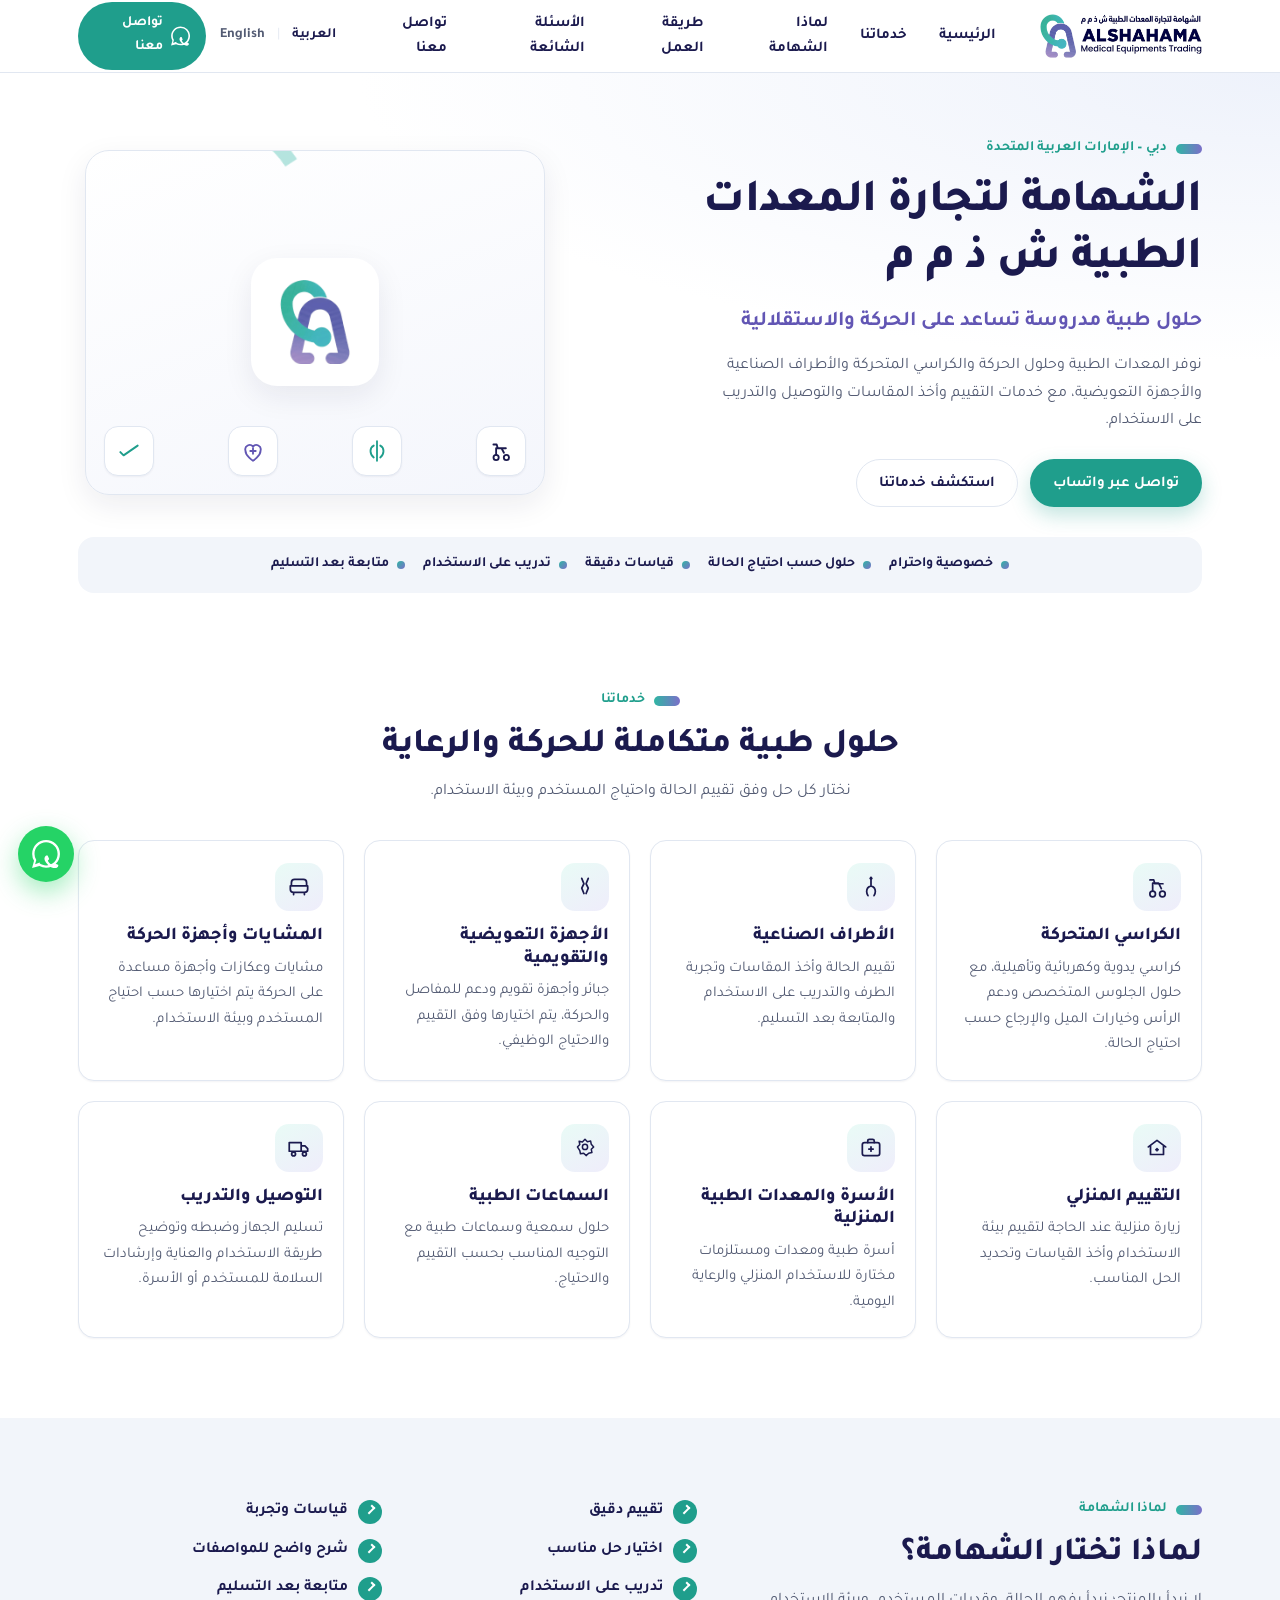
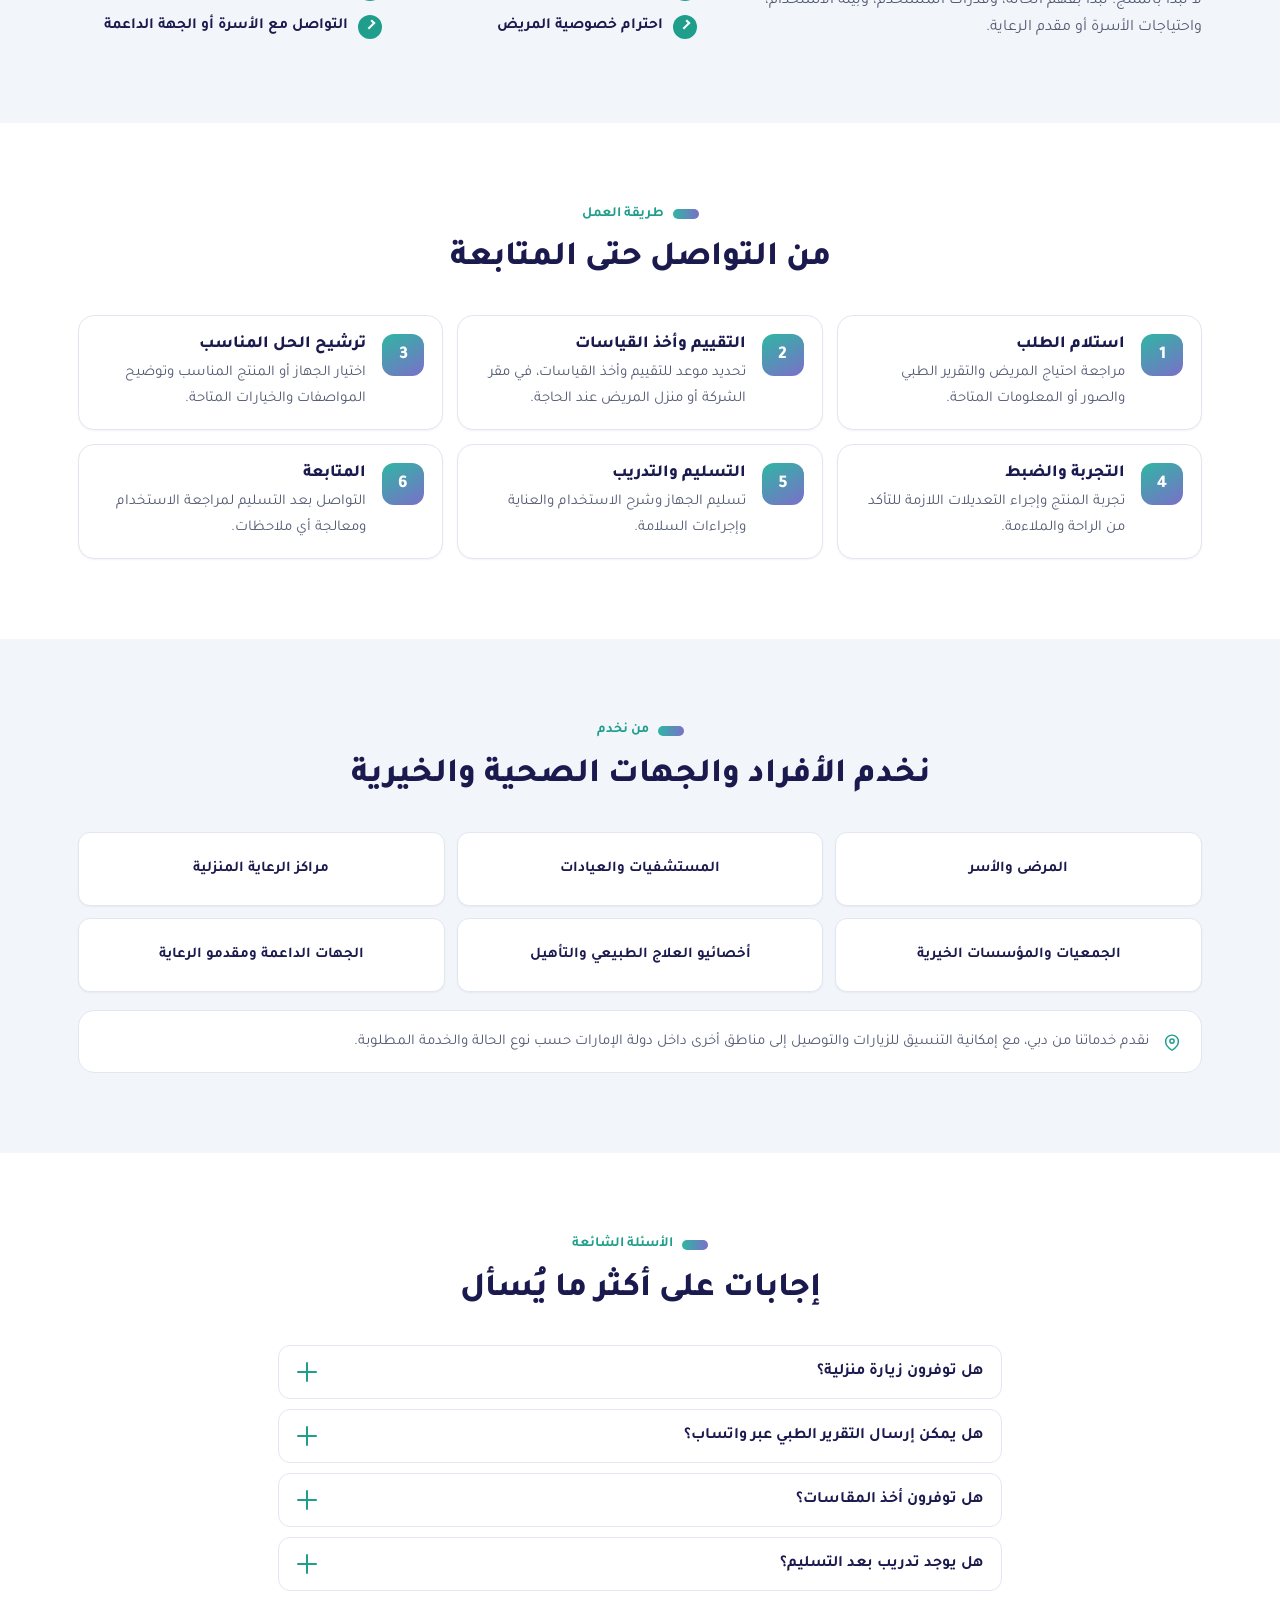
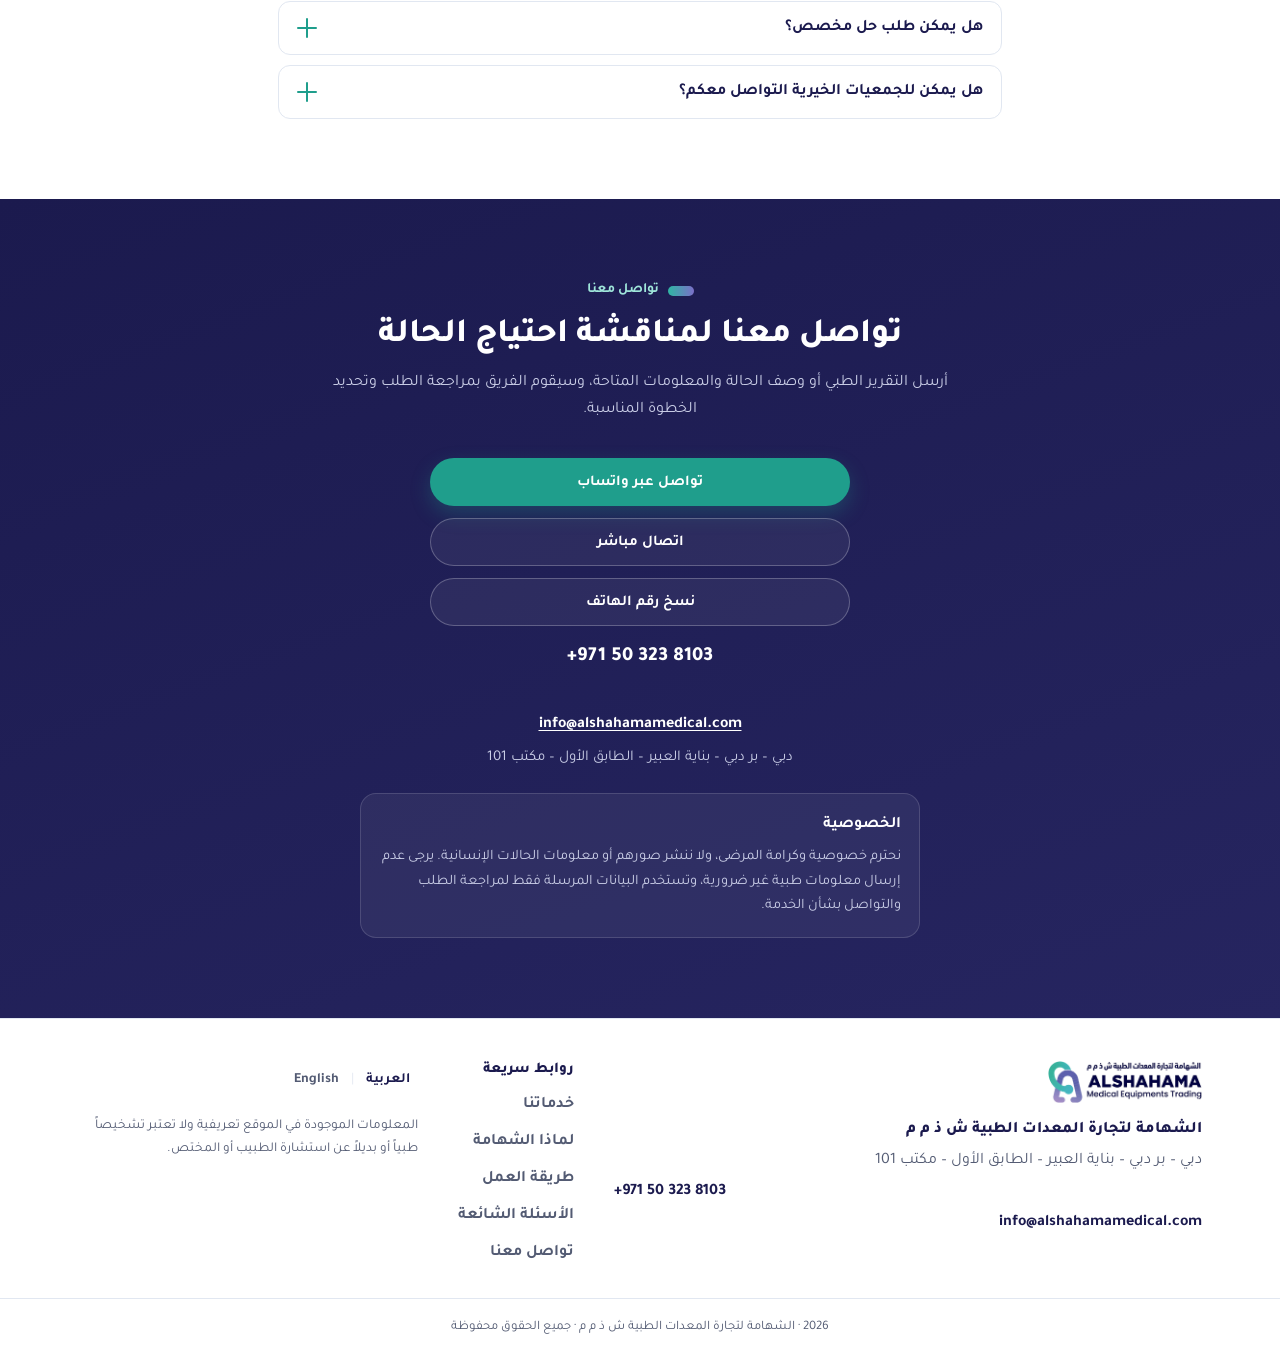
==== commit 082c0660: "Install approved Alshahama website package" ====
--- a/index.html
+++ b/index.html
@@ -1,161 +1,419 @@
-<!doctype html>
+<!DOCTYPE html>
 <html lang="ar" dir="rtl">
 <head>
-  <meta charset="utf-8">
-  <meta name="viewport" content="width=device-width,initial-scale=1,viewport-fit=cover">
-  <meta name="theme-color" content="#17174b">
-  <meta name="description" content="الشهامة لتجارة المعدات الطبية ش ذ م م في دبي: الكراسي المتحركة، الأطراف الصناعية، الأجهزة التعويضية، السماعات الطبية والمعدات المنزلية.">
-  <link rel="canonical" href="https://alshahamamedical.com/">
-  <link rel="icon" type="image/svg+xml" href="assets/alshahama-logo.svg">
-  <link rel="manifest" href="site.webmanifest">
-  <link rel="preconnect" href="https://fonts.googleapis.com">
-  <link rel="preconnect" href="https://fonts.gstatic.com" crossorigin>
-  <link href="https://fonts.googleapis.com/css2?family=Tajawal:wght@400;500;700;800&display=swap" rel="stylesheet">
-  <link rel="stylesheet" href="styles.css">
-  <title>الشهامة لتجارة المعدات الطبية ش ذ م م | دبي</title>
-  <meta property="og:type" content="website">
-  <meta property="og:url" content="https://alshahamamedical.com/">
-  <meta property="og:title" content="الشهامة لتجارة المعدات الطبية ش ذ م م">
-  <meta property="og:description" content="حلول طبية موثوقة للحركة والاستقلالية في دبي ودولة الإمارات.">
-  <script type="application/ld+json">{"@context":"https://schema.org","@type":"MedicalBusiness","name":"ALSHAHAMA Medical Equipments Trading LLC","alternateName":"الشهامة لتجارة المعدات الطبية ش ذ م م","url":"https://alshahamamedical.com/","logo":"https://alshahamamedical.com/assets/alshahama-logo.svg","telephone":"+971503238103","email":"info@alshahamamedical.com","address":{"@type":"PostalAddress","streetAddress":"Office 101, First Floor, Al Abeer Building, Bur Dubai","addressLocality":"Dubai","addressCountry":"AE"}}</script>
+  <meta charset="UTF-8" />
+  <meta name="viewport" content="width=device-width, initial-scale=1, viewport-fit=cover" />
+
+  <title>الشهامة لتجارة المعدات الطبية ش ذ م م | دبي – الإمارات</title>
+  <meta name="description" content="الشهامة للمعدات الطبية في دبي: الكراسي المتحركة، الأطراف الصناعية، الأجهزة التعويضية وحلول الجلوس المتخصص، مع التقييم وأخذ المقاسات والتوصيل والتدريب." />
+  <meta name="theme-color" content="#1B1A4E" />
+  <link rel="canonical" href="https://alshahamamedical.com/" />
+
+  <!-- Icons / manifest -->
+  <link rel="icon" href="assets/icons/favicon.ico" sizes="any" />
+  <link rel="icon" type="image/png" sizes="32x32" href="assets/icons/icon-32.png" />
+  <link rel="apple-touch-icon" href="assets/icons/icon-180.png" />
+  <link rel="manifest" href="site.webmanifest" />
+
+  <!-- Open Graph -->
+  <meta property="og:type" content="website" />
+  <meta property="og:site_name" content="الشهامة لتجارة المعدات الطبية ش ذ م م" />
+  <meta property="og:title" content="الشهامة لتجارة المعدات الطبية ش ذ م م | دبي" />
+  <meta property="og:description" content="حلول طبية مدروسة تساعد على الحركة والاستقلالية — الكراسي المتحركة والأطراف الصناعية والأجهزة التعويضية مع التقييم والتوصيل والتدريب." />
+  <meta property="og:url" content="https://alshahamamedical.com/" />
+  <meta property="og:locale" content="ar_AE" />
+  <meta property="og:locale:alternate" content="en_US" />
+  <meta property="og:image" content="https://alshahamamedical.com/assets/logo/og-image.jpg" />
+  <meta property="og:image:width" content="1200" />
+  <meta property="og:image:height" content="630" />
+
+  <!-- Twitter -->
+  <meta name="twitter:card" content="summary_large_image" />
+  <meta name="twitter:title" content="الشهامة لتجارة المعدات الطبية ش ذ م م | دبي" />
+  <meta name="twitter:description" content="حلول طبية مدروسة تساعد على الحركة والاستقلالية في دولة الإمارات." />
+  <meta name="twitter:image" content="https://alshahamamedical.com/assets/logo/og-image.jpg" />
+
+  <!-- Fonts (self-hosted) -->
+  <link rel="preload" as="font" type="font/woff2" href="assets/fonts/Tajawal-Regular.woff2" crossorigin />
+  <link rel="preload" as="font" type="font/woff2" href="assets/fonts/Tajawal-Bold.woff2" crossorigin />
+
+  <link rel="stylesheet" href="styles.css" />
+
+  <!-- Structured data -->
+  <script type="application/ld+json">
+  {
+    "@context": "https://schema.org",
+    "@type": "MedicalBusiness",
+    "name": "ALSHAHAMA Medical Equipments Trading LLC",
+    "alternateName": "الشهامة لتجارة المعدات الطبية ش ذ م م",
+    "url": "https://alshahamamedical.com/",
+    "logo": "https://alshahamamedical.com/assets/logo/alshahama-logo.png",
+    "image": "https://alshahamamedical.com/assets/logo/og-image.jpg",
+    "telephone": "+971503238103",
+    "areaServed": "AE",
+    "email": "info@alshahamamedical.com",
+    "address": {
+      "@type": "PostalAddress",
+      "streetAddress": "Office 101, First Floor, Al Abeer Building, Bur Dubai",
+      "addressLocality": "Dubai",
+      "addressCountry": "AE"
+    }
+  }
+  </script>
 </head>
+
 <body>
-  <a class="skip" href="#main" data-ar="تخطَّ إلى المحتوى" data-en="Skip to content">تخطَّ إلى المحتوى</a>
-
-  <header class="header" id="header">
-    <div class="container header-row">
-      <a href="#home" class="brand" aria-label="ALSHAHAMA home">
-        <img src="assets/alshahama-logo.svg" alt="شعار الشهامة">
-        <span class="brand-name">
-          <b>الشهامة لتجارة المعدات الطبية ش ذ م م</b>
-          <small>ALSHAHAMA Medical Equipments Trading LLC</small>
-        </span>
+  <a class="skip-link" href="#main" data-i18n="skip">تخطّي إلى المحتوى</a>
+
+  <!-- ============ HEADER ============ -->
+  <header class="site-header" id="siteHeader">
+    <div class="container header-inner">
+      <a class="brand" href="#home" aria-label="الشهامة للمعدات الطبية – الصفحة الرئيسية" data-i18n-aria="brandAria">
+        <img src="assets/logo/alshahama-logo.png" width="640" height="174"
+             alt="الشهامة للمعدات الطبية" class="brand-logo" data-i18n-alt="logoAlt" />
       </a>
-      <nav class="desktop-nav" aria-label="Main navigation">
-        <a href="#home" data-ar="الرئيسية" data-en="Home">الرئيسية</a>
-        <a href="#services" data-ar="منتجاتنا وخدماتنا" data-en="Products & Services">منتجاتنا وخدماتنا</a>
-        <a href="#about" data-ar="من نحن" data-en="About Us">من نحن</a>
-        <a href="#contact" data-ar="تواصل معنا" data-en="Contact">تواصل معنا</a>
+
+      <nav class="nav-desktop" aria-label="التنقل الرئيسي" data-i18n-aria-nav="navMain">
+        <ul>
+          <li><a href="#home" data-i18n="navHome">الرئيسية</a></li>
+          <li><a href="#services" data-i18n="navServices">خدماتنا</a></li>
+          <li><a href="#why" data-i18n="navWhy">لماذا الشهامة</a></li>
+          <li><a href="#how" data-i18n="navHow">طريقة العمل</a></li>
+          <li><a href="#faq" data-i18n="navFaq">الأسئلة الشائعة</a></li>
+          <li><a href="#contact" data-i18n="navContact">تواصل معنا</a></li>
+        </ul>
       </nav>
-      <div class="header-tools">
-        <button class="lang" type="button" id="langButton" aria-label="Switch language">English</button>
-        <a class="header-wa" data-wa href="#" target="_blank" rel="noopener" data-ar="واتساب" data-en="WhatsApp">واتساب</a>
-        <button class="menu-button" type="button" id="menuButton" aria-expanded="false" aria-controls="mobileMenu" aria-label="فتح القائمة"><span></span><span></span><span></span></button>
+
+      <div class="header-actions">
+        <div class="lang-switch lang-switch-desktop" role="group" aria-label="تبديل اللغة">
+          <button type="button" class="lang-btn is-active" data-lang="ar">العربية</button>
+          <span class="lang-sep" aria-hidden="true">|</span>
+          <button type="button" class="lang-btn" data-lang="en">English</button>
+        </div>
+
+        <button type="button" class="lang-compact" data-lang-toggle aria-label="English">EN</button>
+
+        <a class="wa-compact" href="#" target="_blank" rel="noopener" data-wa
+           aria-label="تواصل عبر واتساب" data-i18n-aria="waAria">
+          <svg viewBox="0 0 24 24" aria-hidden="true" width="20" height="20"><path d="M.057 24l1.687-6.163a11.867 11.867 0 01-1.587-5.945C.16 5.335 5.5 0 12.066 0a11.82 11.82 0 018.413 3.488 11.82 11.82 0 013.48 8.414c-.003 6.565-5.338 11.9-11.893 11.9a11.9 11.9 0 01-5.688-1.448L.057 24zm6.597-3.807c1.676.995 3.276 1.591 5.392 1.592 5.448 0 9.886-4.434 9.889-9.885.002-5.462-4.415-9.89-9.881-9.892-5.452 0-9.887 4.434-9.889 9.884a9.86 9.86 0 001.51 5.26l-.999 3.648 3.978-1.607zm5.683-6.916l.582.005c.196 0 .463-.073.708.487.252.575.857 1.985.932 2.13.075.146.125.317.025.512-.1.195-.15.317-.296.487-.146.171-.307.382-.439.512-.146.146-.298.304-.128.597.171.292.76 1.255 1.633 2.033 1.123 1.001 2.07 1.311 2.363 1.458.293.146.464.122.635-.073.171-.196.732-.854.927-1.147.195-.293.39-.244.659-.146.268.097 1.706.805 1.999.951.293.146.488.219.561.341.073.121.073.708-.171 1.39-.244.683-1.41 1.305-1.973 1.39-.503.075-1.14.107-1.84-.116-.424-.135-.967-.314-1.663-.615-2.926-1.265-4.836-4.211-4.982-4.406-.146-.195-1.189-1.58-1.189-3.014 0-1.435.756-2.14 1.024-2.433.268-.293.585-.366.78-.366z"/></svg>
+          <span data-i18n="navContact">تواصل معنا</span>
+        </a>
+
+        <button type="button" class="menu-toggle" id="menuToggle"
+                aria-expanded="false" aria-controls="mobileMenu"
+                aria-label="فتح القائمة" data-i18n-aria="menuOpen">
+          <span class="bar"></span><span class="bar"></span><span class="bar"></span>
+        </button>
       </div>
     </div>
-    <nav class="mobile-menu" id="mobileMenu" hidden>
-      <a href="#home" data-ar="الرئيسية" data-en="Home">الرئيسية</a>
-      <a href="#services" data-ar="منتجاتنا وخدماتنا" data-en="Products & Services">منتجاتنا وخدماتنا</a>
-      <a href="#about" data-ar="من نحن" data-en="About Us">من نحن</a>
-      <a href="#contact" data-ar="تواصل معنا" data-en="Contact">تواصل معنا</a>
-      <button class="mobile-lang" type="button" data-lang-switch>العربية | English</button>
+  </header>
+
+  <!-- ============ MOBILE DRAWER ============ -->
+  <div class="drawer-backdrop" id="drawerBackdrop" hidden></div>
+  <aside class="mobile-menu" id="mobileMenu" aria-hidden="true" aria-label="قائمة الجوال">
+    <div class="mobile-menu-head">
+      <span class="mobile-menu-title" data-i18n="menuTitle">القائمة</span>
+      <button type="button" class="menu-close" id="menuClose"
+              aria-label="إغلاق القائمة" data-i18n-aria="menuClose">
+        <svg viewBox="0 0 24 24" width="22" height="22" aria-hidden="true"><path d="M6 6l12 12M18 6L6 18" fill="none" stroke="currentColor" stroke-width="2" stroke-linecap="round"/></svg>
+      </button>
+    </div>
+    <nav aria-label="تنقل الجوال">
+      <ul>
+        <li><a href="#home" data-i18n="navHome">الرئيسية</a></li>
+        <li><a href="#services" data-i18n="navServices">خدماتنا</a></li>
+        <li><a href="#why" data-i18n="navWhy">لماذا الشهامة</a></li>
+        <li><a href="#how" data-i18n="navHow">طريقة العمل</a></li>
+        <li><a href="#faq" data-i18n="navFaq">الأسئلة الشائعة</a></li>
+        <li><a href="#contact" data-i18n="navContact">تواصل معنا</a></li>
+      </ul>
     </nav>
-  </header>
+    <div class="lang-switch lang-switch-drawer" role="group" aria-label="تبديل اللغة">
+      <button type="button" class="lang-btn is-active" data-lang="ar">العربية</button>
+      <span class="lang-sep" aria-hidden="true">|</span>
+      <button type="button" class="lang-btn" data-lang="en">English</button>
+    </div>
+    <a class="btn btn-primary btn-block menu-wa" href="#" target="_blank" rel="noopener" data-wa
+       data-i18n="heroWa">تواصل عبر واتساب</a>
+  </aside>
 
   <main id="main">
+    <!-- ============ HERO ============ -->
     <section class="hero" id="home">
       <div class="container hero-grid">
         <div class="hero-copy">
-          <p class="eyebrow" data-ar="دبي — الإمارات العربية المتحدة" data-en="Dubai — United Arab Emirates">دبي — الإمارات العربية المتحدة</p>
-          <h1 data-ar="حلول طبية موثوقة لحياة أكثر استقلالية" data-en="Trusted Medical Solutions for Greater Independence">حلول طبية موثوقة لحياة أكثر استقلالية</h1>
-          <p class="hero-lead" data-ar="نوفر المعدات الطبية وحلول الحركة والأطراف الصناعية والأجهزة التعويضية، مع التقييم وأخذ المقاسات والتوصيل والتدريب على الاستخدام." data-en="We provide medical equipment, mobility solutions, prosthetics and orthotic devices, supported by assessment, measurements, delivery and user training.">نوفر المعدات الطبية وحلول الحركة والأطراف الصناعية والأجهزة التعويضية، مع التقييم وأخذ المقاسات والتوصيل والتدريب على الاستخدام.</p>
+          <span class="eyebrow"><span class="eyebrow-arc" aria-hidden="true"></span><span data-i18n="heroLoc">دبي – الإمارات العربية المتحدة</span></span>
+          <h1 data-i18n="heroH1">الشهامة لتجارة المعدات الطبية ش ذ م م</h1>
+          <p class="hero-lead" data-i18n="heroLead">حلول طبية مدروسة تساعد على الحركة والاستقلالية</p>
+          <p class="hero-text" data-i18n="heroText">نوفر المعدات الطبية وحلول الحركة والكراسي المتحركة والأطراف الصناعية والأجهزة التعويضية، مع خدمات التقييم وأخذ المقاسات والتوصيل والتدريب على الاستخدام.</p>
           <div class="hero-actions">
-            <a class="btn primary" data-wa href="#" target="_blank" rel="noopener" data-ar="تواصل عبر واتساب" data-en="Contact on WhatsApp">تواصل عبر واتساب</a>
-            <a class="btn secondary" href="#services" data-ar="استكشف خدماتنا" data-en="Explore Our Services">استكشف خدماتنا</a>
-          </div>
-          <ul class="trust">
-            <li data-ar="خصوصية وكرامة" data-en="Privacy & Dignity">خصوصية وكرامة</li>
-            <li data-ar="تقييم وقياسات" data-en="Assessment & Measurements">تقييم وقياسات</li>
-            <li data-ar="تدريب ومتابعة" data-en="Training & Follow-up">تدريب ومتابعة</li>
-          </ul>
-        </div>
+            <a class="btn btn-primary" href="#" target="_blank" rel="noopener" data-wa data-i18n="heroWa">تواصل عبر واتساب</a>
+            <a class="btn btn-ghost" href="#services" data-i18n="heroExplore">استكشف خدماتنا</a>
+          </div>
+        </div>
+
         <div class="hero-visual" aria-hidden="true">
-          <div class="visual-ring ring-one"></div><div class="visual-ring ring-two"></div>
-          <div class="logo-card"><img src="assets/alshahama-logo.svg" alt=""></div>
-          <div class="visual-chip chip-1">♿</div><div class="visual-chip chip-2">✚</div><div class="visual-chip chip-3">✓</div>
-        </div>
-      </div>
-    </section>
-
+          <div class="hv-panel">
+            <span class="hv-arc hv-arc-1"></span>
+            <span class="hv-arc hv-arc-2"></span>
+            <div class="hv-chips">
+              <span class="hv-chip"><svg viewBox="0 0 24 24" width="26" height="26"><circle cx="7.5" cy="18" r="2.4" fill="none" stroke="currentColor" stroke-width="1.7"/><circle cx="17" cy="18" r="2.4" fill="none" stroke="currentColor" stroke-width="1.7"/><path d="M7.5 15.6V9.5h5l2.2 4.1M5 6h3l1 3.5h7.5" fill="none" stroke="currentColor" stroke-width="1.7" stroke-linecap="round" stroke-linejoin="round"/></svg></span>
+              <span class="hv-chip"><svg viewBox="0 0 24 24" width="26" height="26"><path d="M12 3v18M9 7c0 0-3 1.5-3 5s3 6 3 6M15 7c0 0 3 1.5 3 5s-3 6-3 6" fill="none" stroke="currentColor" stroke-width="1.7" stroke-linecap="round"/></svg></span>
+              <span class="hv-chip"><svg viewBox="0 0 24 24" width="26" height="26"><path d="M12 21s-7-4.4-7-9.5A4 4 0 0112 8a4 4 0 017 3.5C19 16.6 12 21 12 21z" fill="none" stroke="currentColor" stroke-width="1.7" stroke-linejoin="round"/><path d="M9.5 12h5M12 9.5v5" stroke="currentColor" stroke-width="1.7" stroke-linecap="round"/></svg></span>
+              <span class="hv-chip"><svg viewBox="0 0 24 24" width="26" height="26"><path d="M4 13l3 3 13-9" fill="none" stroke="currentColor" stroke-width="1.8" stroke-linecap="round" stroke-linejoin="round"/></svg></span>
+            </div>
+            <div class="hv-logoplate">
+              <img src="assets/icons/icon-192.png" width="120" height="120" alt="" loading="lazy" />
+            </div>
+          </div>
+        </div>
+      </div>
+
+      <!-- Trust strip -->
+      <div class="container">
+        <ul class="trust-strip" aria-label="نقاط الثقة" data-i18n-aria="trustAria">
+          <li><span class="tdot"></span><span data-i18n="trust1">خصوصية واحترام</span></li>
+          <li><span class="tdot"></span><span data-i18n="trust2">حلول حسب احتياج الحالة</span></li>
+          <li><span class="tdot"></span><span data-i18n="trust3">قياسات دقيقة</span></li>
+          <li><span class="tdot"></span><span data-i18n="trust4">تدريب على الاستخدام</span></li>
+          <li><span class="tdot"></span><span data-i18n="trust5">متابعة بعد التسليم</span></li>
+        </ul>
+      </div>
+    </section>
+
+    <!-- ============ SERVICES ============ -->
     <section class="section" id="services">
       <div class="container">
         <div class="section-head">
-          <p class="eyebrow" data-ar="منتجاتنا وخدماتنا" data-en="Products & Services">منتجاتنا وخدماتنا</p>
-          <h2 data-ar="حلول طبية للحركة والرعاية المنزلية" data-en="Medical Solutions for Mobility and Home Care">حلول طبية للحركة والرعاية المنزلية</h2>
-          <p data-ar="يتم اختيار الحل المناسب بناءً على الاحتياج والتقييم والقياسات الفنية عند الحاجة." data-en="The suitable solution is selected according to the need, assessment and technical measurements where required.">يتم اختيار الحل المناسب بناءً على الاحتياج والتقييم والقياسات الفنية عند الحاجة.</p>
-        </div>
-        <div class="cards">
-          <article class="card"><span>♿</span><h3 data-ar="الكراسي المتحركة" data-en="Wheelchairs">الكراسي المتحركة</h3><p data-ar="كراسي يدوية وكهربائية ومتخصصة، مع خيارات الجلوس ودعم الرأس والميل والإرجاع." data-en="Manual, powered and specialized wheelchairs with seating, head-support, tilt and recline options.">كراسي يدوية وكهربائية ومتخصصة، مع خيارات الجلوس ودعم الرأس والميل والإرجاع.</p></article>
-          <article class="card"><span>🦿</span><h3 data-ar="الأطراف الصناعية" data-en="Prosthetic Limbs">الأطراف الصناعية</h3><p data-ar="تقييم وأخذ مقاسات وتجربة وتدريب على الاستخدام مع المتابعة بعد التسليم." data-en="Assessment, measurements, fitting, user training and post-delivery follow-up.">تقييم وأخذ مقاسات وتجربة وتدريب على الاستخدام مع المتابعة بعد التسليم.</p></article>
-          <article class="card"><span>◫</span><h3 data-ar="الجبائر والأجهزة التعويضية" data-en="Orthotic & Support Devices">الجبائر والأجهزة التعويضية</h3><p data-ar="أجهزة تقويم ودعم للمفاصل والحركة يتم اختيارها حسب الاحتياج الوظيفي." data-en="Orthotic, bracing and joint-support solutions selected according to functional needs.">أجهزة تقويم ودعم للمفاصل والحركة يتم اختيارها حسب الاحتياج الوظيفي.</p></article>
-          <article class="card"><span>🚶</span><h3 data-ar="المشايات وأجهزة الحركة" data-en="Walkers & Mobility Aids">المشايات وأجهزة الحركة</h3><p data-ar="مشايات وعكازات ومساعدات حركة مناسبة للمستخدم وبيئة الاستخدام." data-en="Walkers, crutches and mobility aids suited to the user and the environment.">مشايات وعكازات ومساعدات حركة مناسبة للمستخدم وبيئة الاستخدام.</p></article>
-          <article class="card"><span>🛏</span><h3 data-ar="الأسرة والمعدات المنزلية" data-en="Medical Beds & Homecare Equipment">الأسرة والمعدات المنزلية</h3><p data-ar="أسرة طبية ومعدات ومستلزمات مختارة للرعاية والاستخدام المنزلي." data-en="Medical beds and selected equipment and supplies for home care.">أسرة طبية ومعدات ومستلزمات مختارة للرعاية والاستخدام المنزلي.</p></article>
-          <article class="card"><span>👂</span><h3 data-ar="السماعات الطبية" data-en="Hearing Aids">السماعات الطبية</h3><p data-ar="حلول سمعية وسماعات طبية مع التوجيه المناسب بحسب التقييم والاحتياج." data-en="Hearing solutions and medical hearing aids guided by assessment and need.">حلول سمعية وسماعات طبية مع التوجيه المناسب بحسب التقييم والاحتياج.</p></article>
-          <article class="card"><span>⌂</span><h3 data-ar="التقييم والزيارات المنزلية" data-en="Assessment & Home Visits">التقييم والزيارات المنزلية</h3><p data-ar="تقييم الاحتياج وأخذ القياسات ومراجعة بيئة الاستخدام عند الحاجة." data-en="Needs assessment, measurements and review of the usage environment when required.">تقييم الاحتياج وأخذ القياسات ومراجعة بيئة الاستخدام عند الحاجة.</p></article>
-          <article class="card"><span>✓</span><h3 data-ar="التوصيل والتدريب" data-en="Delivery & User Training">التوصيل والتدريب</h3><p data-ar="تسليم وضبط الجهاز وشرح الاستخدام والعناية وإرشادات السلامة." data-en="Delivery, setup and guidance on operation, care and safety.">تسليم وضبط الجهاز وشرح الاستخدام والعناية وإرشادات السلامة.</p></article>
-        </div>
-      </div>
-    </section>
-
-    <section class="section soft" id="about">
-      <div class="container about-grid">
-        <div>
-          <p class="eyebrow" data-ar="من نحن" data-en="About Us">من نحن</p>
-          <h2 data-ar="نبدأ بفهم الاحتياج قبل اختيار المنتج" data-en="We Understand the Need Before Selecting the Product">نبدأ بفهم الاحتياج قبل اختيار المنتج</h2>
-          <p class="about-text" data-ar="الشهامة لتجارة المعدات الطبية ش ذ م م شركة متخصصة في توفير حلول الحركة والمعدات الطبية والأجهزة التعويضية. نحرص على فهم الاحتياج العملي وتقديم خيارات واضحة مع خدمات التقييم وأخذ المقاسات والتوصيل والتدريب." data-en="ALSHAHAMA Medical Equipments Trading LLC provides mobility solutions, medical equipment, prosthetics and orthotic devices. We focus on understanding practical needs and offering clear options supported by assessment, measurements, delivery and training.">الشهامة لتجارة المعدات الطبية ش ذ م م شركة متخصصة في توفير حلول الحركة والمعدات الطبية والأجهزة التعويضية. نحرص على فهم الاحتياج العملي وتقديم خيارات واضحة مع خدمات التقييم وأخذ المقاسات والتوصيل والتدريب.</p>
-        </div>
-        <div class="values">
-          <div><b data-ar="الملاءمة" data-en="Suitability">الملاءمة</b><p data-ar="حل يناسب المستخدم وبيئة الاستخدام." data-en="A solution suited to the user and environment.">حل يناسب المستخدم وبيئة الاستخدام.</p></div>
-          <div><b data-ar="الوضوح" data-en="Clarity">الوضوح</b><p data-ar="شرح واضح للخيارات والمواصفات." data-en="Clear explanation of options and specifications.">شرح واضح للخيارات والمواصفات.</p></div>
-          <div><b data-ar="الخصوصية" data-en="Privacy">الخصوصية</b><p data-ar="لا ننشر صور المرضى أو الحالات الإنسانية." data-en="We do not publish patient photos or humanitarian cases.">لا ننشر صور المرضى أو الحالات الإنسانية.</p></div>
-          <div><b data-ar="الخدمة" data-en="Service">الخدمة</b><p data-ar="دعم قبل التسليم وبعده." data-en="Support before and after delivery.">دعم قبل التسليم وبعده.</p></div>
-        </div>
-      </div>
-    </section>
-
-    <section class="section process">
+          <span class="eyebrow"><span class="eyebrow-arc" aria-hidden="true"></span><span data-i18n="servicesEyebrow">خدماتنا</span></span>
+          <h2 data-i18n="servicesH2">حلول طبية متكاملة للحركة والرعاية</h2>
+          <p class="section-sub" data-i18n="servicesSub">نختار كل حل وفق تقييم الحالة واحتياج المستخدم وبيئة الاستخدام.</p>
+        </div>
+
+        <div class="cards-grid">
+          <article class="card">
+            <span class="card-icon"><svg viewBox="0 0 24 24" aria-hidden="true"><circle cx="8" cy="18.5" r="2.6" fill="none" stroke="currentColor" stroke-width="1.6"/><circle cx="17" cy="18.5" r="2.6" fill="none" stroke="currentColor" stroke-width="1.6"/><path d="M8 15.9V8.5h5.5L16 13.5M5.5 5.5H9l1 3.5h7.5" fill="none" stroke="currentColor" stroke-width="1.6" stroke-linecap="round" stroke-linejoin="round"/></svg></span>
+            <h3 data-i18n="svc1t">الكراسي المتحركة</h3>
+            <p data-i18n="svc1d">كراسي يدوية وكهربائية وتأهيلية، مع حلول الجلوس المتخصص ودعم الرأس وخيارات الميل والإرجاع حسب احتياج الحالة.</p>
+          </article>
+
+          <article class="card">
+            <span class="card-icon"><svg viewBox="0 0 24 24" aria-hidden="true"><path d="M12 3v8M12 11c-2 .6-4 2.3-4 5.2 0 1.8 1.2 3.8 1.2 3.8M12 11c2 .6 4 2.3 4 5.2 0 1.8-1.2 3.8-1.2 3.8" fill="none" stroke="currentColor" stroke-width="1.6" stroke-linecap="round"/><circle cx="12" cy="4" r="1.4" fill="currentColor"/></svg></span>
+            <h3 data-i18n="svc2t">الأطراف الصناعية</h3>
+            <p data-i18n="svc2d">تقييم الحالة وأخذ المقاسات وتجربة الطرف والتدريب على الاستخدام والمتابعة بعد التسليم.</p>
+          </article>
+
+          <article class="card">
+            <span class="card-icon"><svg viewBox="0 0 24 24" aria-hidden="true"><path d="M9 4l2 5-2 4 2 5M15 4l-2 5 2 4-2 5" fill="none" stroke="currentColor" stroke-width="1.6" stroke-linecap="round" stroke-linejoin="round"/></svg></span>
+            <h3 data-i18n="svc3t">الأجهزة التعويضية والتقويمية</h3>
+            <p data-i18n="svc3d">جبائر وأجهزة تقويم ودعم للمفاصل والحركة، يتم اختيارها وفق التقييم والاحتياج الوظيفي.</p>
+          </article>
+
+          <article class="card">
+            <span class="card-icon"><svg viewBox="0 0 24 24" aria-hidden="true"><path d="M5 11V8a3 3 0 013-3h8a3 3 0 013 3v3M4 11h16v3a3 3 0 01-3 3H7a3 3 0 01-3-3v-3zM7 17v2M17 17v2" fill="none" stroke="currentColor" stroke-width="1.6" stroke-linecap="round" stroke-linejoin="round"/></svg></span>
+            <h3 data-i18n="svc4t">المشايات وأجهزة الحركة</h3>
+            <p data-i18n="svc4d">مشايات وعكازات وأجهزة مساعدة على الحركة يتم اختيارها حسب احتياج المستخدم وبيئة الاستخدام.</p>
+          </article>
+
+          <article class="card">
+            <span class="card-icon"><svg viewBox="0 0 24 24" aria-hidden="true"><path d="M4 11l8-6 8 6M6 10v8h12v-8" fill="none" stroke="currentColor" stroke-width="1.6" stroke-linecap="round" stroke-linejoin="round"/><path d="M12 14.5v-2M11 13.5h2" stroke="currentColor" stroke-width="1.6" stroke-linecap="round"/></svg></span>
+            <h3 data-i18n="svc5t">التقييم المنزلي</h3>
+            <p data-i18n="svc5d">زيارة منزلية عند الحاجة لتقييم بيئة الاستخدام وأخذ القياسات وتحديد الحل المناسب.</p>
+          </article>
+
+          <article class="card">
+            <span class="card-icon"><svg viewBox="0 0 24 24" aria-hidden="true"><rect x="4" y="7" width="16" height="12" rx="2" fill="none" stroke="currentColor" stroke-width="1.6"/><path d="M9 7V5.5A1.5 1.5 0 0110.5 4h3A1.5 1.5 0 0115 5.5V7M12 11v4M10 13h4" stroke="currentColor" stroke-width="1.6" stroke-linecap="round" stroke-linejoin="round" fill="none"/></svg></span>
+            <h3 data-i18n="svc6t">الأسرة والمعدات الطبية المنزلية</h3>
+            <p data-i18n="svc6d">أسرة طبية ومعدات ومستلزمات مختارة للاستخدام المنزلي والرعاية اليومية.</p>
+          </article>
+
+          <article class="card">
+            <span class="card-icon"><svg viewBox="0 0 24 24" aria-hidden="true"><path d="M12 4l2.2 2.2 3-.6.6 3L20 11l-2.2 2.2.6 3-3 .6L13 19l-2.2-2.2-3 .6-.6-3L5 11l2.2-2.2-.6-3 3 .6z" fill="none" stroke="currentColor" stroke-width="1.4" stroke-linejoin="round"/><circle cx="12" cy="11" r="2.4" fill="none" stroke="currentColor" stroke-width="1.4"/></svg></span>
+            <h3 data-i18n="svc7t">السماعات الطبية</h3>
+            <p data-i18n="svc7d">حلول سمعية وسماعات طبية مع التوجيه المناسب بحسب التقييم والاحتياج.</p>
+          </article>
+
+          <article class="card">
+            <span class="card-icon"><svg viewBox="0 0 24 24" aria-hidden="true"><path d="M3 7h11v8H3zM14 10h3.5L20 12.5V15h-6" fill="none" stroke="currentColor" stroke-width="1.6" stroke-linecap="round" stroke-linejoin="round"/><circle cx="7" cy="17.5" r="1.8" fill="none" stroke="currentColor" stroke-width="1.6"/><circle cx="17" cy="17.5" r="1.8" fill="none" stroke="currentColor" stroke-width="1.6"/></svg></span>
+            <h3 data-i18n="svc8t">التوصيل والتدريب</h3>
+            <p data-i18n="svc8d">تسليم الجهاز وضبطه وتوضيح طريقة الاستخدام والعناية وإرشادات السلامة للمستخدم أو الأسرة.</p>
+          </article>
+        </div>
+      </div>
+    </section>
+
+    <!-- ============ WHY ============ -->
+    <section class="section section-soft" id="why">
+      <div class="container why-grid">
+        <div class="why-copy">
+          <span class="eyebrow"><span class="eyebrow-arc" aria-hidden="true"></span><span data-i18n="whyEyebrow">لماذا الشهامة</span></span>
+          <h2 data-i18n="whyH2">لماذا تختار الشهامة؟</h2>
+          <p class="why-intro" data-i18n="whyIntro">لا نبدأ بالمنتج؛ نبدأ بفهم الحالة، وقدرات المستخدم، وبيئة الاستخدام، واحتياجات الأسرة أو مقدم الرعاية.</p>
+        </div>
+        <ul class="why-list">
+          <li><span class="check" aria-hidden="true"></span><span data-i18n="why1">تقييم دقيق</span></li>
+          <li><span class="check" aria-hidden="true"></span><span data-i18n="why2">قياسات وتجربة</span></li>
+          <li><span class="check" aria-hidden="true"></span><span data-i18n="why3">اختيار حل مناسب</span></li>
+          <li><span class="check" aria-hidden="true"></span><span data-i18n="why4">شرح واضح للمواصفات</span></li>
+          <li><span class="check" aria-hidden="true"></span><span data-i18n="why5">تدريب على الاستخدام</span></li>
+          <li><span class="check" aria-hidden="true"></span><span data-i18n="why6">متابعة بعد التسليم</span></li>
+          <li><span class="check" aria-hidden="true"></span><span data-i18n="why7">احترام خصوصية المريض</span></li>
+          <li><span class="check" aria-hidden="true"></span><span data-i18n="why8">التواصل مع الأسرة أو الجهة الداعمة</span></li>
+        </ul>
+      </div>
+    </section>
+
+    <!-- ============ HOW IT WORKS ============ -->
+    <section class="section" id="how">
       <div class="container">
-        <div class="section-head"><p class="eyebrow" data-ar="طريقة العمل" data-en="How It Works">طريقة العمل</p><h2 data-ar="أربع خطوات واضحة" data-en="Four Clear Steps">أربع خطوات واضحة</h2></div>
+        <div class="section-head">
+          <span class="eyebrow"><span class="eyebrow-arc" aria-hidden="true"></span><span data-i18n="howEyebrow">طريقة العمل</span></span>
+          <h2 data-i18n="howH2">من التواصل حتى المتابعة</h2>
+        </div>
         <ol class="steps">
-          <li><i>1</i><h3 data-ar="تواصل معنا" data-en="Contact Us">تواصل معنا</h3><p data-ar="أرسل وصف الاحتياج والمعلومات المتاحة." data-en="Share the need and available information.">أرسل وصف الاحتياج والمعلومات المتاحة.</p></li>
-          <li><i>2</i><h3 data-ar="التقييم والقياسات" data-en="Assessment & Measurements">التقييم والقياسات</h3><p data-ar="نراجع الحالة ونحدد القياسات المطلوبة." data-en="We review the case and determine required measurements.">نراجع الحالة ونحدد القياسات المطلوبة.</p></li>
-          <li><i>3</i><h3 data-ar="اختيار الحل" data-en="Select the Solution">اختيار الحل</h3><p data-ar="نوضح الخيارات المناسبة والمواصفات." data-en="We explain suitable options and specifications.">نوضح الخيارات المناسبة والمواصفات.</p></li>
-          <li><i>4</i><h3 data-ar="التسليم والتدريب" data-en="Delivery & Training">التسليم والتدريب</h3><p data-ar="نسلم المنتج ونشرح الاستخدام والسلامة." data-en="We deliver the product and explain use and safety.">نسلم المنتج ونشرح الاستخدام والسلامة.</p></li>
+          <li class="step"><span class="step-num">1</span><div><h3 data-i18n="how1t">استلام الطلب</h3><p data-i18n="how1d">مراجعة احتياج المريض والتقرير الطبي والصور أو المعلومات المتاحة.</p></div></li>
+          <li class="step"><span class="step-num">2</span><div><h3 data-i18n="how2t">التقييم وأخذ القياسات</h3><p data-i18n="how2d">تحديد موعد للتقييم وأخذ القياسات، في مقر الشركة أو منزل المريض عند الحاجة.</p></div></li>
+          <li class="step"><span class="step-num">3</span><div><h3 data-i18n="how3t">ترشيح الحل المناسب</h3><p data-i18n="how3d">اختيار الجهاز أو المنتج المناسب وتوضيح المواصفات والخيارات المتاحة.</p></div></li>
+          <li class="step"><span class="step-num">4</span><div><h3 data-i18n="how4t">التجربة والضبط</h3><p data-i18n="how4d">تجربة المنتج وإجراء التعديلات اللازمة للتأكد من الراحة والملاءمة.</p></div></li>
+          <li class="step"><span class="step-num">5</span><div><h3 data-i18n="how5t">التسليم والتدريب</h3><p data-i18n="how5d">تسليم الجهاز وشرح الاستخدام والعناية وإجراءات السلامة.</p></div></li>
+          <li class="step"><span class="step-num">6</span><div><h3 data-i18n="how6t">المتابعة</h3><p data-i18n="how6d">التواصل بعد التسليم لمراجعة الاستخدام ومعالجة أي ملاحظات.</p></div></li>
         </ol>
       </div>
     </section>
 
-    <section class="section soft faq-section">
-      <div class="container narrow">
-        <div class="section-head"><p class="eyebrow" data-ar="الأسئلة الشائعة" data-en="FAQ">الأسئلة الشائعة</p><h2 data-ar="معلومات مهمة قبل التواصل" data-en="Useful Information Before Contacting Us">معلومات مهمة قبل التواصل</h2></div>
-        <details><summary data-ar="هل توفرون زيارة منزلية؟" data-en="Do you provide home visits?">هل توفرون زيارة منزلية؟</summary><p data-ar="يمكن تنسيق الزيارة بعد مراجعة الاحتياج وموقع العميل." data-en="A home visit may be arranged after reviewing the need and location.">يمكن تنسيق الزيارة بعد مراجعة الاحتياج وموقع العميل.</p></details>
-        <details><summary data-ar="هل الأسعار موجودة في الموقع؟" data-en="Are prices listed on the website?">هل الأسعار موجودة في الموقع؟</summary><p data-ar="لا، لأن بعض المنتجات تحتاج تقييماً أو قياسات أو مراجعة فنية قبل تحديد الخيار المناسب." data-en="No. Some products require assessment, measurements or technical review before the suitable option is confirmed.">لا، لأن بعض المنتجات تحتاج تقييماً أو قياسات أو مراجعة فنية قبل تحديد الخيار المناسب.</p></details>
-        <details><summary data-ar="هل يمكن إرسال التقرير الطبي؟" data-en="Can I send a medical report?">هل يمكن إرسال التقرير الطبي؟</summary><p data-ar="يمكن إرسال المعلومات الضرورية عبر واتساب، مع تجنب إرسال أي بيانات غير لازمة." data-en="Necessary information may be sent through WhatsApp, while avoiding unnecessary personal data.">يمكن إرسال المعلومات الضرورية عبر واتساب، مع تجنب إرسال أي بيانات غير لازمة.</p></details>
-        <details><summary data-ar="هل يوجد تدريب بعد التسليم؟" data-en="Is training provided after delivery?">هل يوجد تدريب بعد التسليم؟</summary><p data-ar="نعم، يتم شرح الاستخدام والعناية وإرشادات السلامة حسب نوع المنتج." data-en="Yes. Operation, care and safety guidance is provided according to the product.">نعم، يتم شرح الاستخدام والعناية وإرشادات السلامة حسب نوع المنتج.</p></details>
-      </div>
-    </section>
-
-    <section class="contact" id="contact">
-      <div class="container contact-grid">
-        <div><p class="eyebrow light" data-ar="تواصل معنا" data-en="Contact Us">تواصل معنا</p><h2 data-ar="ناقش احتياجك مع فريق الشهامة" data-en="Discuss Your Needs with the ALSHAHAMA Team">ناقش احتياجك مع فريق الشهامة</h2><p data-ar="تواصل عبر واتساب أو الهاتف أو البريد الإلكتروني للحصول على المعلومات المناسبة." data-en="Contact us by WhatsApp, phone or email for suitable information.">تواصل عبر واتساب أو الهاتف أو البريد الإلكتروني للحصول على المعلومات المناسبة.</p></div>
-        <div class="contact-card">
-          <a data-wa href="#" target="_blank" rel="noopener"><b data-ar="واتساب" data-en="WhatsApp">واتساب</b><span dir="ltr">+971 50 323 8103</span></a>
-          <a href="tel:+971503238103"><b data-ar="اتصال" data-en="Call">اتصال</b><span dir="ltr">+971 50 323 8103</span></a>
-          <a href="mailto:info@alshahamamedical.com"><b data-ar="البريد الإلكتروني" data-en="Email">البريد الإلكتروني</b><span dir="ltr">info@alshahamamedical.com</span></a>
-          <div><b data-ar="العنوان" data-en="Address">العنوان</b><span data-ar="دبي – بر دبي – بناية العبير – الطابق الأول – مكتب 101" data-en="Office 101, First Floor, Al Abeer Building, Bur Dubai, Dubai, UAE">دبي – بر دبي – بناية العبير – الطابق الأول – مكتب 101</span></div>
+    <!-- ============ WHO WE SERVE ============ -->
+    <section class="section section-soft" id="serve">
+      <div class="container">
+        <div class="section-head">
+          <span class="eyebrow"><span class="eyebrow-arc" aria-hidden="true"></span><span data-i18n="serveEyebrow">من نخدم</span></span>
+          <h2 data-i18n="serveH2">نخدم الأفراد والجهات الصحية والخيرية</h2>
+        </div>
+        <ul class="serve-grid">
+          <li class="serve-card"><span data-i18n="serve1">المرضى والأسر</span></li>
+          <li class="serve-card"><span data-i18n="serve2">المستشفيات والعيادات</span></li>
+          <li class="serve-card"><span data-i18n="serve3">مراكز الرعاية المنزلية</span></li>
+          <li class="serve-card"><span data-i18n="serve4">الجمعيات والمؤسسات الخيرية</span></li>
+          <li class="serve-card"><span data-i18n="serve5">أخصائيو العلاج الطبيعي والتأهيل</span></li>
+          <li class="serve-card"><span data-i18n="serve6">الجهات الداعمة ومقدمو الرعاية</span></li>
+        </ul>
+
+        <div class="area-note">
+          <svg viewBox="0 0 24 24" width="22" height="22" aria-hidden="true"><path d="M12 21s-7-4.4-7-9.5A7 7 0 0119 11.5C19 16.6 12 21 12 21z" fill="none" stroke="currentColor" stroke-width="1.6" stroke-linejoin="round"/><circle cx="12" cy="11" r="2.3" fill="none" stroke="currentColor" stroke-width="1.6"/></svg>
+          <p data-i18n="area">نقدم خدماتنا من دبي، مع إمكانية التنسيق للزيارات والتوصيل إلى مناطق أخرى داخل دولة الإمارات حسب نوع الحالة والخدمة المطلوبة.</p>
+        </div>
+      </div>
+    </section>
+
+    <!-- ============ FAQ ============ -->
+    <section class="section" id="faq">
+      <div class="container container-narrow">
+        <div class="section-head">
+          <span class="eyebrow"><span class="eyebrow-arc" aria-hidden="true"></span><span data-i18n="faqEyebrow">الأسئلة الشائعة</span></span>
+          <h2 data-i18n="faqH2">إجابات على أكثر ما يُسأل</h2>
+        </div>
+
+        <div class="faq">
+          <div class="faq-item">
+            <h3><button type="button" class="faq-q" aria-expanded="false" aria-controls="fa1" id="fq1"><span data-i18n="faq1q">هل توفرون زيارة منزلية؟</span><span class="faq-ico" aria-hidden="true"></span></button></h3>
+            <div class="faq-a" id="fa1" role="region" aria-labelledby="fq1" hidden><p data-i18n="faq1a">تتوفر الزيارة المنزلية عند الحاجة وبعد مراجعة الحالة وموقع المريض.</p></div>
+          </div>
+          <div class="faq-item">
+            <h3><button type="button" class="faq-q" aria-expanded="false" aria-controls="fa2" id="fq2"><span data-i18n="faq2q">هل يمكن إرسال التقرير الطبي عبر واتساب؟</span><span class="faq-ico" aria-hidden="true"></span></button></h3>
+            <div class="faq-a" id="fa2" role="region" aria-labelledby="fq2" hidden><p data-i18n="faq2a">نعم، يمكن إرسال التقرير والمعلومات المتاحة عبر واتساب لمراجعة الاحتياج المبدئي.</p></div>
+          </div>
+          <div class="faq-item">
+            <h3><button type="button" class="faq-q" aria-expanded="false" aria-controls="fa3" id="fq3"><span data-i18n="faq3q">هل توفرون أخذ المقاسات؟</span><span class="faq-ico" aria-hidden="true"></span></button></h3>
+            <div class="faq-a" id="fa3" role="region" aria-labelledby="fq3" hidden><p data-i18n="faq3a">نعم، يتم أخذ القياسات المطلوبة حسب نوع الجهاز أو المنتج.</p></div>
+          </div>
+          <div class="faq-item">
+            <h3><button type="button" class="faq-q" aria-expanded="false" aria-controls="fa4" id="fq4"><span data-i18n="faq4q">هل يوجد تدريب بعد التسليم؟</span><span class="faq-ico" aria-hidden="true"></span></button></h3>
+            <div class="faq-a" id="fa4" role="region" aria-labelledby="fq4" hidden><p data-i18n="faq4a">نعم، يتم شرح طريقة الاستخدام والعناية وإرشادات السلامة للمستخدم أو الأسرة.</p></div>
+          </div>
+          <div class="faq-item">
+            <h3><button type="button" class="faq-q" aria-expanded="false" aria-controls="fa5" id="fq5"><span data-i18n="faq5q">هل يمكن طلب حل مخصص؟</span><span class="faq-ico" aria-hidden="true"></span></button></h3>
+            <div class="faq-a" id="fa5" role="region" aria-labelledby="fq5" hidden><p data-i18n="faq5a">نعم، بعض الحالات تحتاج تعديلات أو تجهيزات خاصة ويتم تقييمها بشكل منفصل.</p></div>
+          </div>
+          <div class="faq-item">
+            <h3><button type="button" class="faq-q" aria-expanded="false" aria-controls="fa6" id="fq6"><span data-i18n="faq6q">هل يمكن للجمعيات الخيرية التواصل معكم؟</span><span class="faq-ico" aria-hidden="true"></span></button></h3>
+            <div class="faq-a" id="fa6" role="region" aria-labelledby="fq6" hidden><p data-i18n="faq6a">نعم، يمكن للجمعيات والجهات الداعمة التواصل معنا لمراجعة الحالات والتقارير والاحتياجات.</p></div>
+          </div>
+        </div>
+      </div>
+    </section>
+
+    <!-- ============ CONTACT ============ -->
+    <section class="section section-contact" id="contact">
+      <div class="container container-narrow">
+        <div class="section-head">
+          <span class="eyebrow eyebrow-light"><span class="eyebrow-arc" aria-hidden="true"></span><span data-i18n="contactEyebrow">تواصل معنا</span></span>
+          <h2 data-i18n="contactH2">تواصل معنا لمناقشة احتياج الحالة</h2>
+          <p class="section-sub" data-i18n="contactSub">أرسل التقرير الطبي أو وصف الحالة والمعلومات المتاحة، وسيقوم الفريق بمراجعة الطلب وتحديد الخطوة المناسبة.</p>
+        </div>
+
+        <div class="contact-actions">
+          <a class="btn btn-primary" href="#" target="_blank" rel="noopener" data-wa data-i18n="contactWa">تواصل عبر واتساب</a>
+          <a class="btn btn-line" href="tel:+971503238103" data-i18n="contactCall">اتصال مباشر</a>
+          <button type="button" class="btn btn-line" id="copyPhone"
+                  data-copy="+971 50 323 8103" data-i18n="contactCopy">نسخ رقم الهاتف</button>
+        </div>
+        <p class="phone-display" dir="ltr">+971 50 323 8103</p>
+        <p class="copy-feedback" id="copyFeedback" role="status" aria-live="polite"></p>
+
+        <div class="contact-details">
+          <a href="mailto:info@alshahamamedical.com" dir="ltr">info@alshahamamedical.com</a>
+          <p data-i18n="contactAddress">دبي – بر دبي – بناية العبير – الطابق الأول – مكتب 101</p>
+        </div>
+
+        <div class="privacy-card">
+          <strong data-i18n="privacyTitle">الخصوصية</strong>
+          <p data-i18n="privacy">نحترم خصوصية معلومات المرضى. يرجى عدم إرسال معلومات طبية غير ضرورية، ويتم استخدام البيانات المرسلة فقط لمراجعة الطلب والتواصل بشأن الخدمة.</p>
         </div>
       </div>
     </section>
   </main>
 
-  <footer class="footer">
-    <div class="container footer-row">
-      <div><b>الشهامة لتجارة المعدات الطبية ش ذ م م</b><small>ALSHAHAMA Medical Equipments Trading LLC</small></div>
-      <p><span id="year"></span> © <span data-ar="جميع الحقوق محفوظة" data-en="All rights reserved">جميع الحقوق محفوظة</span></p>
+  <!-- ============ FOOTER ============ -->
+  <footer class="site-footer">
+    <div class="container footer-grid">
+      <div class="footer-brand">
+        <img src="assets/logo/alshahama-logo.png" width="640" height="174" alt="الشهامة للمعدات الطبية" class="footer-logo" data-i18n-alt="logoAlt" />
+        <p class="footer-legal" data-i18n="footLegal">الشهامة لتجارة المعدات الطبية ش ذ م م</p>
+        <p class="footer-loc" data-i18n="footLoc">دبي – بر دبي – بناية العبير – الطابق الأول – مكتب 101</p>
+        <p class="footer-phone" dir="ltr">+971 50 323 8103</p>
+        <p class="footer-email"><a href="mailto:info@alshahamamedical.com" dir="ltr">info@alshahamamedical.com</a></p>
+      </div>
+
+      <nav class="footer-links" aria-label="روابط سريعة" data-i18n-aria-nav="footQuick">
+        <h2 class="footer-h" data-i18n="footQuick">روابط سريعة</h2>
+        <ul>
+          <li><a href="#services" data-i18n="navServices">خدماتنا</a></li>
+          <li><a href="#why" data-i18n="navWhy">لماذا الشهامة</a></li>
+          <li><a href="#how" data-i18n="navHow">طريقة العمل</a></li>
+          <li><a href="#faq" data-i18n="navFaq">الأسئلة الشائعة</a></li>
+          <li><a href="#contact" data-i18n="navContact">تواصل معنا</a></li>
+        </ul>
+      </nav>
+
+      <div class="footer-meta">
+        <div class="lang-switch lang-switch-footer" role="group" aria-label="تبديل اللغة">
+          <button type="button" class="lang-btn is-active" data-lang="ar">العربية</button>
+          <span class="lang-sep" aria-hidden="true">|</span>
+          <button type="button" class="lang-btn" data-lang="en">English</button>
+        </div>
+        <p class="footer-disclaimer" data-i18n="disclaimer">المعلومات الموجودة في الموقع تعريفية ولا تعتبر تشخيصاً طبياً أو بديلاً عن استشارة الطبيب أو المختص.</p>
+      </div>
+    </div>
+    <div class="footer-bottom">
+      <p><span id="year">2026</span> · <span data-i18n="footLegal">الشهامة لتجارة المعدات الطبية ش ذ م م</span> · <span data-i18n="rights">جميع الحقوق محفوظة</span></p>
     </div>
   </footer>
 
-  <a class="wa-float" data-wa href="#" target="_blank" rel="noopener" aria-label="WhatsApp">✆</a>
-  <script src="script.js"></script>
+  <!-- Floating WhatsApp -->
+  <a class="wa-float" href="#" target="_blank" rel="noopener" data-wa
+     aria-label="تواصل عبر واتساب" data-i18n-aria="waAria">
+    <svg viewBox="0 0 24 24" aria-hidden="true" width="28" height="28"><path d="M.057 24l1.687-6.163a11.867 11.867 0 01-1.587-5.945C.16 5.335 5.5 0 12.066 0a11.82 11.82 0 018.413 3.488 11.82 11.82 0 013.48 8.414c-.003 6.565-5.338 11.9-11.893 11.9a11.9 11.9 0 01-5.688-1.448L.057 24zm6.597-3.807c1.676.995 3.276 1.591 5.392 1.592 5.448 0 9.886-4.434 9.889-9.885.002-5.462-4.415-9.89-9.881-9.892-5.452 0-9.887 4.434-9.889 9.884a9.86 9.86 0 001.51 5.26l-.999 3.648 3.978-1.607zm5.683-6.916l.582.005c.196 0 .463-.073.708.487.252.575.857 1.985.932 2.13.075.146.125.317.025.512-.1.195-.15.317-.296.487-.146.171-.307.382-.439.512-.146.146-.298.304-.128.597.171.292.76 1.255 1.633 2.033 1.123 1.001 2.07 1.311 2.363 1.458.293.146.464.122.635-.073.171-.196.732-.854.927-1.147.195-.293.39-.244.659-.146.268.097 1.706.805 1.999.951.293.146.488.219.561.341.073.121.073.708-.171 1.39-.244.683-1.41 1.305-1.973 1.39-.503.075-1.14.107-1.84-.116-.424-.135-.967-.314-1.663-.615-2.926-1.265-4.836-4.211-4.982-4.406-.146-.195-1.189-1.58-1.189-3.014 0-1.435.756-2.14 1.024-2.433.268-.293.585-.366.78-.366z"/></svg>
+  </a>
+
+  <script src="script.js" defer></script>
 </body>
 </html>
--- a/styles.css
+++ b/styles.css
@@ -1 +1,450 @@
-:root{--navy:#17174b;--navy2:#27276c;--teal:#199b8a;--teal2:#35b9aa;--purple:#7166c6;--ink:#15162f;--muted:#5d6579;--soft:#f3f6fa;--line:#e0e7f0;--white:#fff;--radius:20px;--shadow:0 18px 50px rgba(23,23,75,.10);--max:1160px}*{box-sizing:border-box}html{scroll-behavior:smooth;overflow-x:hidden}body{margin:0;font-family:Tajawal,system-ui,-apple-system,"Segoe UI",Arial,sans-serif;color:var(--ink);line-height:1.75;background:#fff;overflow-x:hidden}a{color:inherit;text-decoration:none}img{max-width:100%;display:block}button{font:inherit}.container{width:min(var(--max),calc(100% - 36px));margin-inline:auto}.narrow{max-width:820px}.skip{position:absolute;inset-block-start:-70px;inset-inline-start:16px;z-index:2000;background:var(--navy);color:white;padding:10px 14px;border-radius:10px}.skip:focus{inset-block-start:12px}.header{position:sticky;top:0;z-index:1000;background:rgba(255,255,255,.94);backdrop-filter:blur(14px);border-bottom:1px solid var(--line)}.header-row{min-height:76px;display:flex;align-items:center;gap:18px}.brand{display:flex;align-items:center;gap:10px;min-width:0;flex:1}.brand img{width:115px;height:42px;object-fit:contain}.brand-name{display:flex;flex-direction:column;line-height:1.25;min-width:0}.brand-name b{font-size:11px;color:var(--navy);white-space:nowrap}.brand-name small{font-size:8.5px;color:var(--muted);white-space:nowrap}.desktop-nav{display:flex;align-items:center;gap:6px}.desktop-nav a{font-weight:700;color:var(--navy);padding:10px 11px;border-radius:10px;font-size:14px}.desktop-nav a:hover{background:var(--soft);color:var(--teal)}.header-tools{display:flex;align-items:center;gap:7px}.lang,.menu-button{height:42px;border:1px solid var(--line);background:white;border-radius:11px;color:var(--navy);font-weight:800}.lang{padding:0 12px}.header-wa{background:var(--teal);color:white;font-weight:700;padding:9px 15px;border-radius:999px}.menu-button{width:44px;padding:10px;display:none}.menu-button span{display:block;height:2px;background:var(--navy);margin:5px 0;border-radius:3px}.mobile-menu{padding:10px 18px 18px;border-top:1px solid var(--line);background:white}.mobile-menu a,.mobile-lang{display:block;width:100%;padding:13px 10px;border:0;border-bottom:1px solid var(--line);background:white;text-align:start;font-weight:700;color:var(--navy)}.hero{padding:72px 0 58px;background:radial-gradient(circle at 90% 10%,#dff7f2 0,transparent 35%),radial-gradient(circle at 5% 80%,#eeebfb 0,transparent 35%),linear-gradient(180deg,#fff,#f9fbfd)}.hero-grid{display:grid;grid-template-columns:1.08fr .92fr;gap:60px;align-items:center}.eyebrow{margin:0 0 12px;color:var(--teal);font-weight:800;font-size:14px}.hero h1,.section h2,.contact h2{margin:0;color:var(--navy);line-height:1.22;font-size:clamp(34px,5vw,58px)}.hero-lead{font-size:19px;color:var(--muted);max-width:660px;margin:22px 0 0}.hero-actions{display:flex;flex-wrap:wrap;gap:12px;margin-top:28px}.btn{display:inline-flex;align-items:center;justify-content:center;min-height:50px;padding:12px 22px;border-radius:999px;font-weight:800}.primary{background:linear-gradient(90deg,var(--teal),var(--purple));color:white;box-shadow:0 12px 28px rgba(25,155,138,.24)}.secondary{border:1px solid var(--line);background:white;color:var(--navy)}.trust{display:flex;flex-wrap:wrap;gap:10px 22px;margin:30px 0 0;padding:0;list-style:none;color:var(--navy);font-weight:700;font-size:14px}.trust li:before{content:"✓";color:var(--teal);margin-inline-end:7px}.hero-visual{position:relative;min-height:430px;border:1px solid var(--line);border-radius:34px;background:linear-gradient(145deg,#fff,#edf2f8);box-shadow:var(--shadow);overflow:hidden}.visual-ring{position:absolute;border:18px solid var(--teal2);border-radius:50%;opacity:.25}.ring-one{width:320px;height:320px;top:-100px;inset-inline-end:-80px}.ring-two{width:270px;height:270px;bottom:-100px;inset-inline-start:-90px;border-color:var(--purple)}.logo-card{position:absolute;inset:50% auto auto 50%;transform:translate(-50%,-50%);width:min(78%,360px);padding:28px;background:white;border-radius:24px;box-shadow:var(--shadow)}.visual-chip{position:absolute;width:58px;height:58px;display:grid;place-items:center;border-radius:18px;background:white;box-shadow:var(--shadow);font-size:25px}.chip-1{top:28px;inset-inline-start:28px}.chip-2{bottom:30px;inset-inline-end:30px;color:var(--teal)}.chip-3{bottom:70px;inset-inline-start:36px;color:var(--purple)}.section{padding:82px 0}.soft{background:var(--soft)}.section-head{text-align:center;max-width:730px;margin:0 auto 38px}.section-head h2,.about-grid h2{font-size:clamp(29px,4vw,43px)}.section-head>p:last-child{color:var(--muted);margin:13px 0 0}.cards{display:grid;grid-template-columns:repeat(4,1fr);gap:16px}.card{padding:22px;border:1px solid var(--line);border-radius:var(--radius);background:white;box-shadow:0 8px 24px rgba(23,23,75,.05);transition:.2s}.card:hover{transform:translateY(-4px);box-shadow:var(--shadow)}.card>span{width:48px;height:48px;display:grid;place-items:center;border-radius:14px;background:linear-gradient(145deg,#e6faf5,#efedfb);font-size:22px}.card h3{margin:16px 0 7px;color:var(--navy);font-size:18px}.card p{margin:0;color:var(--muted);font-size:14.5px}.about-grid{display:grid;grid-template-columns:1fr 1fr;gap:55px;align-items:start}.about-text{font-size:17px;color:var(--muted)}.values{display:grid;grid-template-columns:1fr 1fr;gap:14px}.values div{background:white;border:1px solid var(--line);border-radius:16px;padding:20px}.values b{color:var(--navy);font-size:18px}.values p{margin:6px 0 0;color:var(--muted);font-size:14px}.steps{display:grid;grid-template-columns:repeat(4,1fr);gap:15px;padding:0;list-style:none}.steps li{border:1px solid var(--line);border-radius:var(--radius);padding:22px;background:white}.steps i{font-style:normal;width:42px;height:42px;display:grid;place-items:center;color:white;background:linear-gradient(135deg,var(--teal),var(--purple));border-radius:13px;font-weight:800}.steps h3{color:var(--navy);margin:16px 0 6px}.steps p{color:var(--muted);margin:0;font-size:14.5px}.faq-section details{background:white;border:1px solid var(--line);border-radius:14px;margin:10px 0;padding:0 18px}.faq-section summary{cursor:pointer;padding:17px 0;color:var(--navy);font-weight:800}.faq-section details p{color:var(--muted);margin:0 0 17px}.contact{padding:78px 0;background:linear-gradient(135deg,var(--navy),var(--navy2) 55%,#3f3a88);color:white}.contact-grid{display:grid;grid-template-columns:1fr 1fr;gap:50px;align-items:center}.contact h2{color:white;font-size:clamp(30px,4vw,46px)}.contact-grid>div>p:last-child{color:#ccd0e7}.light{color:#8ce4d6}.contact-card{display:grid;gap:10px}.contact-card a,.contact-card>div{padding:15px 17px;border:1px solid rgba(255,255,255,.18);border-radius:14px;background:rgba(255,255,255,.07);display:flex;flex-direction:column}.contact-card b{font-size:14px;color:#9fe6db}.contact-card span{color:white}.footer{padding:30px 0;border-top:1px solid var(--line)}.footer-row{display:flex;align-items:center;justify-content:space-between;gap:25px}.footer-row>div{display:flex;flex-direction:column}.footer-row b{color:var(--navy)}.footer-row small,.footer-row p{color:var(--muted);margin:0}.wa-float{position:fixed;z-index:900;inset-inline-end:20px;bottom:20px;width:58px;height:58px;display:grid;place-items:center;border-radius:50%;background:#25d366;color:white;font-size:26px;box-shadow:0 12px 28px rgba(37,211,102,.38)}:focus-visible{outline:3px solid var(--purple);outline-offset:3px}@media(max-width:980px){.desktop-nav,.header-wa{display:none}.menu-button{display:block}.hero-grid,.about-grid,.contact-grid{grid-template-columns:1fr}.hero-visual{min-height:360px}.cards{grid-template-columns:repeat(2,1fr)}.steps{grid-template-columns:repeat(2,1fr)}}@media(max-width:600px){.container{width:min(100% - 26px,var(--max))}.header-row{min-height:68px;gap:7px}.brand img{width:78px;height:34px}.brand-name b{font-size:8.5px}.brand-name small{font-size:6.4px}.lang{height:39px;padding:0 8px;font-size:12px}.menu-button{width:40px;height:40px}.hero{padding:44px 0}.hero h1{font-size:35px}.hero-lead{font-size:17px}.hero-actions .btn{width:100%}.hero-visual{min-height:300px}.cards,.values,.steps{grid-template-columns:1fr}.section{padding:60px 0}.footer-row{flex-direction:column;align-items:flex-start}.footer-row b{font-size:14px}.footer-row small{font-size:11px}}
+/* ============================================================
+   ALSHAHAMA Medical Equipment — styles.css
+   Mobile-first. Logical properties for RTL/LTR parity.
+   ============================================================ */
+
+@font-face{font-family:"Tajawal";font-style:normal;font-weight:400;font-display:swap;
+  src:url("assets/fonts/Tajawal-Regular.woff2") format("woff2");}
+@font-face{font-family:"Tajawal";font-style:normal;font-weight:500;font-display:swap;
+  src:url("assets/fonts/Tajawal-Medium.woff2") format("woff2");}
+@font-face{font-family:"Tajawal";font-style:normal;font-weight:700;font-display:swap;
+  src:url("assets/fonts/Tajawal-Bold.woff2") format("woff2");}
+@font-face{font-family:"Tajawal";font-style:normal;font-weight:800;font-display:swap;
+  src:url("assets/fonts/Tajawal-ExtraBold.woff2") format("woff2");}
+
+
+:root{
+  --navy:#1B1A4E;
+  --navy-700:#2C2B68;
+  --ink:#14143A;
+  --teal:#1F9E8C;          /* contrast-safe on white */
+  --teal-bright:#2FB6A3;   /* logo teal for accents/fills */
+  --purple:#7B6FC9;
+  --purple-deep:#6256B4;
+
+  --bg:#FFFFFF;
+  --bg-soft:#F2F5FA;
+  --bg-mist:#EAEFF7;
+  --line:#E1E7F1;
+  --muted:#535B73;         /* AA on white */
+
+  --maxw:1160px;
+  --maxw-narrow:760px;
+  --radius:16px;
+  --radius-sm:12px;
+  --shadow-sm:0 1px 2px rgba(20,20,58,.05);
+  --shadow:0 10px 30px rgba(20,20,58,.08);
+  --shadow-lg:0 18px 48px rgba(20,20,58,.12);
+  --header-h:64px;
+  --ease:cubic-bezier(.22,.61,.36,1);
+}
+
+*,*::before,*::after{box-sizing:border-box;}
+html{-webkit-text-size-adjust:100%;scroll-behavior:smooth;overflow-x:hidden;}
+@media (prefers-reduced-motion:reduce){html{scroll-behavior:auto;}}
+
+body{
+  margin:0;
+  font-family:"Tajawal",system-ui,-apple-system,"Segoe UI",Roboto,Arial,sans-serif;
+  color:var(--ink);
+  background:var(--bg);
+  line-height:1.7;
+  font-size:16px;
+  overflow-x:hidden;            /* guard against accidental overflow */
+  -webkit-font-smoothing:antialiased;
+}
+img{max-width:100%;height:auto;display:block;}
+a{color:inherit;text-decoration:none;}
+h1,h2,h3{margin:0;line-height:1.25;color:var(--navy);font-weight:800;}
+p{margin:0;}
+ul,ol{margin:0;padding:0;list-style:none;}
+button{font:inherit;cursor:pointer;}
+
+:focus-visible{outline:3px solid var(--purple);outline-offset:2px;border-radius:6px;}
+
+.container{width:100%;max-width:var(--maxw);margin-inline:auto;padding-inline:18px;}
+.container-narrow{max-width:var(--maxw-narrow);}
+
+.skip-link{
+  position:absolute;inset-block-start:-60px;inset-inline-start:12px;z-index:1200;
+  background:var(--navy);color:#fff;padding:10px 16px;border-radius:10px;transition:inset-block-start .2s;
+}
+.skip-link:focus{inset-block-start:10px;}
+
+/* ---------- Buttons ---------- */
+.btn{
+  display:inline-flex;align-items:center;justify-content:center;gap:8px;
+  min-height:48px;padding:12px 22px;border-radius:999px;border:1px solid transparent;
+  font-weight:700;font-size:15px;line-height:1;transition:transform .15s var(--ease),box-shadow .2s,background .2s,color .2s;
+  white-space:nowrap;
+}
+.btn:active{transform:translateY(1px);}
+.btn-primary{background:var(--teal);color:#fff;box-shadow:0 8px 20px rgba(31,158,140,.28);}
+.btn-primary:hover{background:#1b8b7b;}
+.btn-ghost{background:transparent;color:var(--navy);border-color:var(--line);}
+.btn-ghost:hover{background:var(--bg-soft);}
+.btn-line{background:#fff;color:var(--navy);border-color:var(--line);}
+.btn-line:hover{background:var(--bg-soft);}
+.btn-block{display:flex;width:100%;}
+
+/* ---------- Eyebrow / section heads ---------- */
+.eyebrow{
+  display:inline-flex;align-items:center;gap:9px;
+  font-weight:700;font-size:13px;letter-spacing:.04em;color:var(--teal);
+  text-transform:uppercase;
+}
+html[lang="ar"] .eyebrow{text-transform:none;letter-spacing:0;font-size:14px;}
+.eyebrow-arc{
+  inline-size:26px;block-size:10px;border-radius:999px;
+  background:linear-gradient(90deg,var(--teal-bright),var(--purple));
+}
+.eyebrow-light{color:#9fe6da;}
+.section-head{max-width:640px;margin-inline:auto;text-align:center;margin-block-end:34px;}
+.section-head .eyebrow{margin-block-end:12px;}
+.section-head h2{font-size:clamp(24px,5.4vw,34px);}
+.section-sub{margin-block-start:12px;color:var(--muted);font-size:16px;}
+
+.section{padding-block:56px;}
+.section-soft{background:var(--bg-soft);}
+
+/* ---------- Header ---------- */
+.site-header{
+  position:sticky;inset-block-start:0;z-index:1000;
+  background:rgba(255,255,255,.92);backdrop-filter:saturate(160%) blur(10px);
+  border-block-end:1px solid var(--line);transition:box-shadow .25s;
+}
+.site-header.scrolled{box-shadow:var(--shadow-sm);}
+.header-inner{display:flex;align-items:center;gap:12px;min-height:var(--header-h);}
+.brand{display:flex;align-items:center;flex-shrink:0;}
+.brand-logo{height:36px;width:auto;object-fit:contain;}
+.nav-desktop{display:none;}
+.header-actions{display:flex;align-items:center;gap:6px;margin-inline-start:auto;}
+
+.lang-switch{display:inline-flex;align-items:center;gap:4px;font-size:14px;}
+.lang-switch-desktop{display:none;}            /* mobile: use compact toggle */
+.lang-btn{
+  background:none;border:0;padding:7px 8px;border-radius:8px;color:var(--muted);font-weight:700;
+  min-height:40px;
+}
+.lang-btn.is-active{color:var(--navy);}
+.lang-btn:hover{color:var(--navy);}
+.lang-sep{color:var(--line);}
+
+.lang-compact{
+  display:inline-flex;align-items:center;justify-content:center;
+  min-inline-size:44px;block-size:40px;padding:0 10px;border:1px solid var(--line);
+  border-radius:10px;background:#fff;color:var(--navy);font-weight:800;font-size:14px;
+}
+.lang-compact:hover{background:var(--bg-soft);}
+
+.wa-compact{display:none;}
+
+.menu-toggle{
+  display:inline-flex;flex-direction:column;justify-content:center;gap:5px;
+  inline-size:44px;block-size:44px;border:1px solid var(--line);border-radius:12px;background:#fff;padding:0 11px;
+}
+.menu-toggle .bar{height:2px;background:var(--navy);border-radius:2px;transition:.25s var(--ease);}
+.menu-toggle[aria-expanded="true"] .bar:nth-child(1){transform:translateY(7px) rotate(45deg);}
+.menu-toggle[aria-expanded="true"] .bar:nth-child(2){opacity:0;}
+.menu-toggle[aria-expanded="true"] .bar:nth-child(3){transform:translateY(-7px) rotate(-45deg);}
+
+/* ---------- Mobile drawer ---------- */
+.drawer-backdrop{
+  position:fixed;inset:0;z-index:1050;background:rgba(20,20,58,.45);
+  opacity:0;transition:opacity .25s;
+}
+.drawer-backdrop.show{opacity:1;}
+.mobile-menu{
+  position:fixed;inset-block:0;inset-inline-end:0;z-index:1060;
+  inline-size:min(82vw,330px);background:#fff;
+  padding:16px 18px calc(20px + env(safe-area-inset-bottom));
+  display:flex;flex-direction:column;gap:6px;
+  transform:translateX(100%);visibility:hidden;
+  transition:transform .3s var(--ease),visibility 0s linear .3s;
+  box-shadow:var(--shadow-lg);
+}
+html[dir="ltr"] .mobile-menu{transform:translateX(-100%);}
+.mobile-menu.open{transform:translateX(0);visibility:visible;transition:transform .3s var(--ease),visibility 0s;}
+.lang-switch-drawer{justify-content:center;margin-block-start:14px;padding-block:6px;border-block-start:1px solid var(--line);}
+.mobile-menu-head{display:flex;align-items:center;justify-content:space-between;margin-block-end:8px;}
+.mobile-menu-title{font-weight:800;color:var(--navy);}
+.menu-close{
+  inline-size:44px;block-size:44px;border:1px solid var(--line);border-radius:12px;background:#fff;
+  display:inline-flex;align-items:center;justify-content:center;color:var(--navy);
+}
+.mobile-menu nav ul{display:flex;flex-direction:column;}
+.mobile-menu nav a{
+  display:block;padding:14px 10px;border-radius:12px;font-weight:700;color:var(--navy);
+  border-block-end:1px solid var(--line);
+}
+.mobile-menu nav li:last-child a{border-block-end:0;}
+.mobile-menu nav a:hover{background:var(--bg-soft);}
+.menu-wa{margin-block-start:14px;}
+body.menu-open{overflow:hidden;}
+
+/* ---------- Hero ---------- */
+.hero{padding-block:34px 8px;background:
+  radial-gradient(120% 90% at 100% 0%, #EEF2FB 0%, rgba(238,242,251,0) 60%),
+  linear-gradient(180deg,#fff,#fff);}
+.hero-grid{display:flex;flex-direction:column;gap:28px;}
+.hero-copy .eyebrow{margin-block-end:14px;}
+.hero h1{font-size:clamp(28px,8vw,46px);letter-spacing:-.01em;}
+.hero-lead{margin-block-start:14px;font-size:clamp(17px,4.6vw,21px);color:var(--purple-deep);font-weight:700;}
+.hero-text{margin-block-start:14px;color:var(--muted);font-size:16px;max-width:54ch;}
+.hero-actions{display:flex;flex-wrap:wrap;gap:12px;margin-block-start:24px;}
+.hero-actions .btn{flex:1 1 auto;}
+
+/* hero visual */
+.hero-visual{display:flex;justify-content:center;}
+.hv-panel{
+  position:relative;inline-size:100%;max-inline-size:440px;aspect-ratio:4/3;
+  background:linear-gradient(160deg,#fff, #F4F6FC);
+  border:1px solid var(--line);border-radius:24px;box-shadow:var(--shadow);
+  overflow:hidden;
+}
+.hv-arc{position:absolute;border-radius:999px;filter:blur(.2px);}
+.hv-arc-1{
+  inline-size:62%;block-size:62%;inset-block-start:-14%;inset-inline-end:-12%;
+  border:14px solid var(--teal-bright);border-block-end-color:transparent;border-inline-start-color:transparent;
+  opacity:.35;transform:rotate(12deg);
+}
+.hv-arc-2{
+  inline-size:50%;block-size:50%;inset-block-end:-12%;inset-inline-start:-10%;
+  border:14px solid var(--purple);border-block-start-color:transparent;border-inline-end-color:transparent;
+  opacity:.3;transform:rotate(-8deg);
+}
+.hv-logoplate{
+  position:absolute;inset-block-start:50%;inset-inline-start:50%;transform:translate(-50%,-50%);
+  inline-size:128px;block-size:128px;background:#fff;border-radius:26px;
+  display:flex;align-items:center;justify-content:center;box-shadow:var(--shadow);
+}
+html[dir="ltr"] .hv-logoplate{transform:translate(50%,-50%);} /* keep centered under both dirs */
+.hv-logoplate{inset-inline-start:auto;inset-inline-end:auto;left:50%;transform:translate(-50%,-50%);}
+.hv-logoplate img{inline-size:84px;block-size:84px;}
+.hv-chips{position:absolute;inset-block-end:18px;inset-inline:18px;display:flex;justify-content:space-between;gap:8px;}
+.hv-chip{
+  inline-size:50px;block-size:50px;border-radius:14px;background:#fff;border:1px solid var(--line);
+  display:flex;align-items:center;justify-content:center;color:var(--navy);box-shadow:var(--shadow-sm);
+}
+.hv-chip:nth-child(2){color:var(--teal);}
+.hv-chip:nth-child(3){color:var(--purple-deep);}
+.hv-chip:nth-child(4){color:var(--teal);}
+
+/* ---------- Trust strip ---------- */
+.trust-strip{
+  display:flex;flex-wrap:wrap;gap:10px 18px;justify-content:center;
+  margin-block-start:30px;padding:16px 18px;background:var(--bg-soft);border-radius:var(--radius);
+}
+.trust-strip li{display:inline-flex;align-items:center;gap:8px;font-weight:700;font-size:14px;color:var(--navy);}
+.tdot{inline-size:8px;block-size:8px;border-radius:50%;background:linear-gradient(135deg,var(--teal-bright),var(--purple));flex-shrink:0;}
+
+/* ---------- Cards ---------- */
+.cards-grid{display:grid;grid-template-columns:1fr;gap:16px;}
+.card{
+  background:#fff;border:1px solid var(--line);border-radius:var(--radius);
+  padding:22px 20px;box-shadow:var(--shadow-sm);transition:transform .2s var(--ease),box-shadow .2s,border-color .2s;
+}
+.card:hover{transform:translateY(-3px);box-shadow:var(--shadow);border-color:#D2DCEC;}
+.card-icon{
+  display:inline-flex;align-items:center;justify-content:center;
+  inline-size:48px;block-size:48px;border-radius:14px;margin-block-end:14px;
+  background:linear-gradient(150deg,#E9FBF6,#EFEDFB);color:var(--navy);
+}
+.card-icon svg{width:26px;height:26px;}
+.card h3{font-size:18px;margin-block-end:8px;}
+.card p{color:var(--muted);font-size:15px;}
+
+/* ---------- Why ---------- */
+.why-grid{display:flex;flex-direction:column;gap:24px;}
+.why-copy .eyebrow{margin-block-end:12px;}
+.why-copy h2{font-size:clamp(24px,5.4vw,32px);}
+.why-intro{margin-block-start:14px;color:var(--muted);font-size:16px;}
+.why-list{display:grid;grid-template-columns:1fr;gap:12px;}
+.why-list li{display:flex;align-items:flex-start;gap:10px;font-weight:700;color:var(--navy);font-size:15.5px;}
+.check{flex-shrink:0;inline-size:24px;block-size:24px;border-radius:50%;margin-block-start:2px;
+  background:var(--teal);position:relative;}
+.check::after{content:"";position:absolute;inset-block-start:7px;inset-inline-start:7px;
+  inline-size:9px;block-size:5px;border-inline-start:2px solid #fff;border-block-end:2px solid #fff;transform:rotate(-45deg);}
+
+/* ---------- Steps ---------- */
+.steps{display:grid;grid-template-columns:1fr;gap:14px;counter-reset:s;}
+.step{
+  display:flex;gap:16px;background:#fff;border:1px solid var(--line);border-radius:var(--radius);
+  padding:18px 18px;box-shadow:var(--shadow-sm);
+}
+.step-num{
+  flex-shrink:0;inline-size:42px;block-size:42px;border-radius:12px;
+  display:flex;align-items:center;justify-content:center;font-weight:800;font-size:18px;color:#fff;
+  background:linear-gradient(150deg,var(--teal-bright),var(--purple));
+}
+.step h3{font-size:17px;margin-block-end:5px;}
+.step p{color:var(--muted);font-size:15px;}
+
+/* ---------- Who we serve ---------- */
+.serve-grid{display:grid;grid-template-columns:1fr 1fr;gap:12px;}
+.serve-card{
+  background:#fff;border:1px solid var(--line);border-radius:var(--radius-sm);
+  padding:18px 16px;font-weight:700;color:var(--navy);font-size:15px;text-align:center;
+  display:flex;align-items:center;justify-content:center;min-block-size:74px;box-shadow:var(--shadow-sm);
+}
+.area-note{
+  margin-block-start:18px;display:flex;gap:12px;align-items:flex-start;
+  background:#fff;border:1px solid var(--line);border-radius:var(--radius);padding:18px;color:var(--navy);
+}
+.area-note svg{flex-shrink:0;color:var(--teal);margin-block-start:2px;}
+.area-note p{color:var(--muted);font-size:15px;}
+
+/* ---------- FAQ ---------- */
+.faq{display:flex;flex-direction:column;gap:10px;}
+.faq-item{background:#fff;border:1px solid var(--line);border-radius:var(--radius-sm);overflow:hidden;}
+.faq-q{
+  width:100%;display:flex;align-items:center;justify-content:space-between;gap:14px;
+  background:none;border:0;padding:16px 18px;text-align:start;font-weight:700;color:var(--navy);font-size:16px;
+}
+.faq-ico{position:relative;flex-shrink:0;inline-size:20px;block-size:20px;}
+.faq-ico::before,.faq-ico::after{content:"";position:absolute;background:var(--teal);border-radius:2px;}
+.faq-ico::before{inset-block-start:9px;inset-inline:0;block-size:2px;}
+.faq-ico::after{inset-inline-start:9px;inset-block:0;inline-size:2px;transition:transform .25s var(--ease);}
+.faq-q[aria-expanded="true"] .faq-ico::after{transform:scaleY(0);}
+.faq-q[aria-expanded="true"]{color:var(--teal);}
+.faq-a{padding:0 18px 18px;}
+.faq-a p{color:var(--muted);font-size:15px;}
+
+/* ---------- Contact ---------- */
+.section-contact{
+  background:linear-gradient(160deg,var(--navy),#262560);color:#fff;
+}
+.section-contact h2{color:#fff;}
+.section-contact .section-sub{color:#C9CDE6;}
+.contact-actions{display:flex;flex-direction:column;gap:12px;max-width:420px;margin-inline:auto;}
+.contact-actions .btn{width:100%;}
+.section-contact .btn-line{background:rgba(255,255,255,.06);color:#fff;border-color:rgba(255,255,255,.25);}
+.section-contact .btn-line:hover{background:rgba(255,255,255,.12);}
+.phone-display{text-align:center;margin-block-start:14px;font-weight:800;font-size:20px;color:#fff;}
+.copy-feedback{text-align:center;min-height:20px;color:#9fe6da;font-size:14px;font-weight:700;}
+.privacy-card{
+  margin-block-start:22px;background:rgba(255,255,255,.06);border:1px solid rgba(255,255,255,.14);
+  border-radius:var(--radius);padding:18px;max-width:560px;margin-inline:auto;
+}
+.privacy-card strong{display:block;color:#fff;margin-block-end:6px;}
+.privacy-card p{color:#C9CDE6;font-size:14.5px;}
+
+/* ---------- Footer ---------- */
+.site-footer{background:#fff;border-block-start:1px solid var(--line);padding-block:42px 0;}
+.footer-grid{display:flex;flex-direction:column;gap:30px;}
+.footer-logo{height:42px;width:auto;object-fit:contain;margin-block-end:14px;}
+.footer-legal{font-weight:800;color:var(--navy);}
+.footer-loc{color:var(--muted);margin-block-start:4px;}
+.footer-phone{color:var(--navy);font-weight:700;margin-block-start:4px;}
+.footer-h{font-size:15px;color:var(--navy);margin-block-end:12px;font-weight:800;}
+.footer-links ul{display:flex;flex-direction:column;gap:10px;}
+.footer-links a{color:var(--muted);font-weight:600;}
+.footer-links a:hover{color:var(--teal);}
+.footer-meta .lang-switch-footer{margin-block-end:14px;}
+.footer-disclaimer{color:var(--muted);font-size:13.5px;line-height:1.7;}
+.footer-bottom{border-block-start:1px solid var(--line);margin-block-start:30px;}
+.footer-bottom p{
+  max-width:var(--maxw);margin-inline:auto;padding:18px;
+  color:var(--muted);font-size:13px;text-align:center;
+}
+
+/* ---------- Floating WhatsApp ---------- */
+.wa-float{
+  position:fixed;z-index:900;
+  inset-block-end:calc(18px + env(safe-area-inset-bottom));
+  inset-inline-end:calc(18px + env(safe-area-inset-right));
+  inline-size:56px;block-size:56px;border-radius:50%;background:#25D366;color:#fff;
+  display:flex;align-items:center;justify-content:center;
+  box-shadow:0 10px 26px rgba(37,211,102,.42);transition:transform .2s var(--ease);
+}
+.wa-float:hover{transform:scale(1.06);}
+.wa-float svg{fill:#fff;}
+
+/* scroll offset so headings clear the sticky header */
+:where(#home,#services,#why,#how,#serve,#faq,#contact){scroll-margin-top:calc(var(--header-h) + 12px);}
+
+/* ============================================================
+   RESPONSIVE
+   ============================================================ */
+@media (min-width:600px){
+  .cards-grid{grid-template-columns:1fr 1fr;}
+  .why-list{grid-template-columns:1fr 1fr;}
+  .steps{grid-template-columns:1fr 1fr;}
+  .serve-grid{grid-template-columns:1fr 1fr 1fr;}
+  .hero-actions .btn{flex:0 0 auto;}
+}
+
+@media (min-width:900px){
+  :root{--header-h:72px;}
+  .section{padding-block:80px;}
+  .brand-logo{height:44px;}
+  .nav-desktop{display:block;}
+  .nav-desktop ul{display:flex;align-items:center;gap:4px;}
+  .nav-desktop a{display:block;padding:10px 14px;border-radius:10px;font-weight:700;color:var(--navy);font-size:15px;}
+  .nav-desktop a:hover{background:var(--bg-soft);color:var(--teal);}
+  .menu-toggle{display:none;}
+  .lang-compact{display:none;}
+  .lang-switch-desktop{display:inline-flex;}
+  .wa-compact{
+    display:inline-flex;align-items:center;gap:8px;background:var(--teal);color:#fff;
+    padding:10px 16px;border-radius:999px;font-weight:700;font-size:14px;min-height:44px;
+  }
+  .wa-compact:hover{background:#1b8b7b;}
+  .wa-compact svg{fill:#fff;}
+
+  .hero{padding-block:64px 16px;}
+  .hero-grid{flex-direction:row;align-items:center;gap:48px;}
+  .hero-copy{flex:1 1 56%;}
+  .hero-visual{flex:1 1 44%;}
+  .hv-panel{max-inline-size:460px;}
+
+  .cards-grid{grid-template-columns:1fr 1fr 1fr;gap:20px;}
+  .why-grid{flex-direction:row;align-items:flex-start;gap:56px;}
+  .why-copy{flex:1 1 42%;position:sticky;top:96px;}
+  .why-list{flex:1 1 58%;}
+  .steps{grid-template-columns:1fr 1fr 1fr;}
+
+  .footer-grid{flex-direction:row;justify-content:space-between;gap:40px;}
+  .footer-brand{flex:1 1 40%;}
+  .footer-links{flex:0 0 auto;}
+  .footer-meta{flex:1 1 30%;max-width:340px;}
+}
+
+@media (min-width:1100px){
+  .cards-grid{grid-template-columns:repeat(4,1fr);}
+}
+
+/* RTL/LTR fine-tuning: in LTR the desktop nav sits left, actions right.
+   The flex order already handles this because brand is first and
+   header-actions uses margin-inline-start:auto. Nav placement: */
+html[dir="ltr"] .nav-desktop{margin-inline-start:18px;}
+html[dir="rtl"] .nav-desktop{margin-inline-start:18px;}
+@media (min-width:900px){
+  .nav-desktop{margin-inline:18px auto;}
+}
+
+/* Reduced motion */
+@media (prefers-reduced-motion:reduce){
+  *{animation-duration:.001ms!important;transition-duration:.001ms!important;}
+}
+
+
+/* Contact details added before launch */
+.contact-details{
+  margin-block-start:18px;
+  display:flex;
+  flex-direction:column;
+  align-items:center;
+  gap:6px;
+  text-align:center;
+}
+.contact-details a{
+  color:#fff;
+  font-weight:700;
+  text-decoration:underline;
+  text-underline-offset:3px;
+}
+.contact-details p{color:#C9CDE6;font-size:15px;}
+.footer-email{margin-block-start:4px;}
+.footer-email a{color:var(--navy);font-weight:700;}
+.footer-email a:hover{color:var(--teal);}
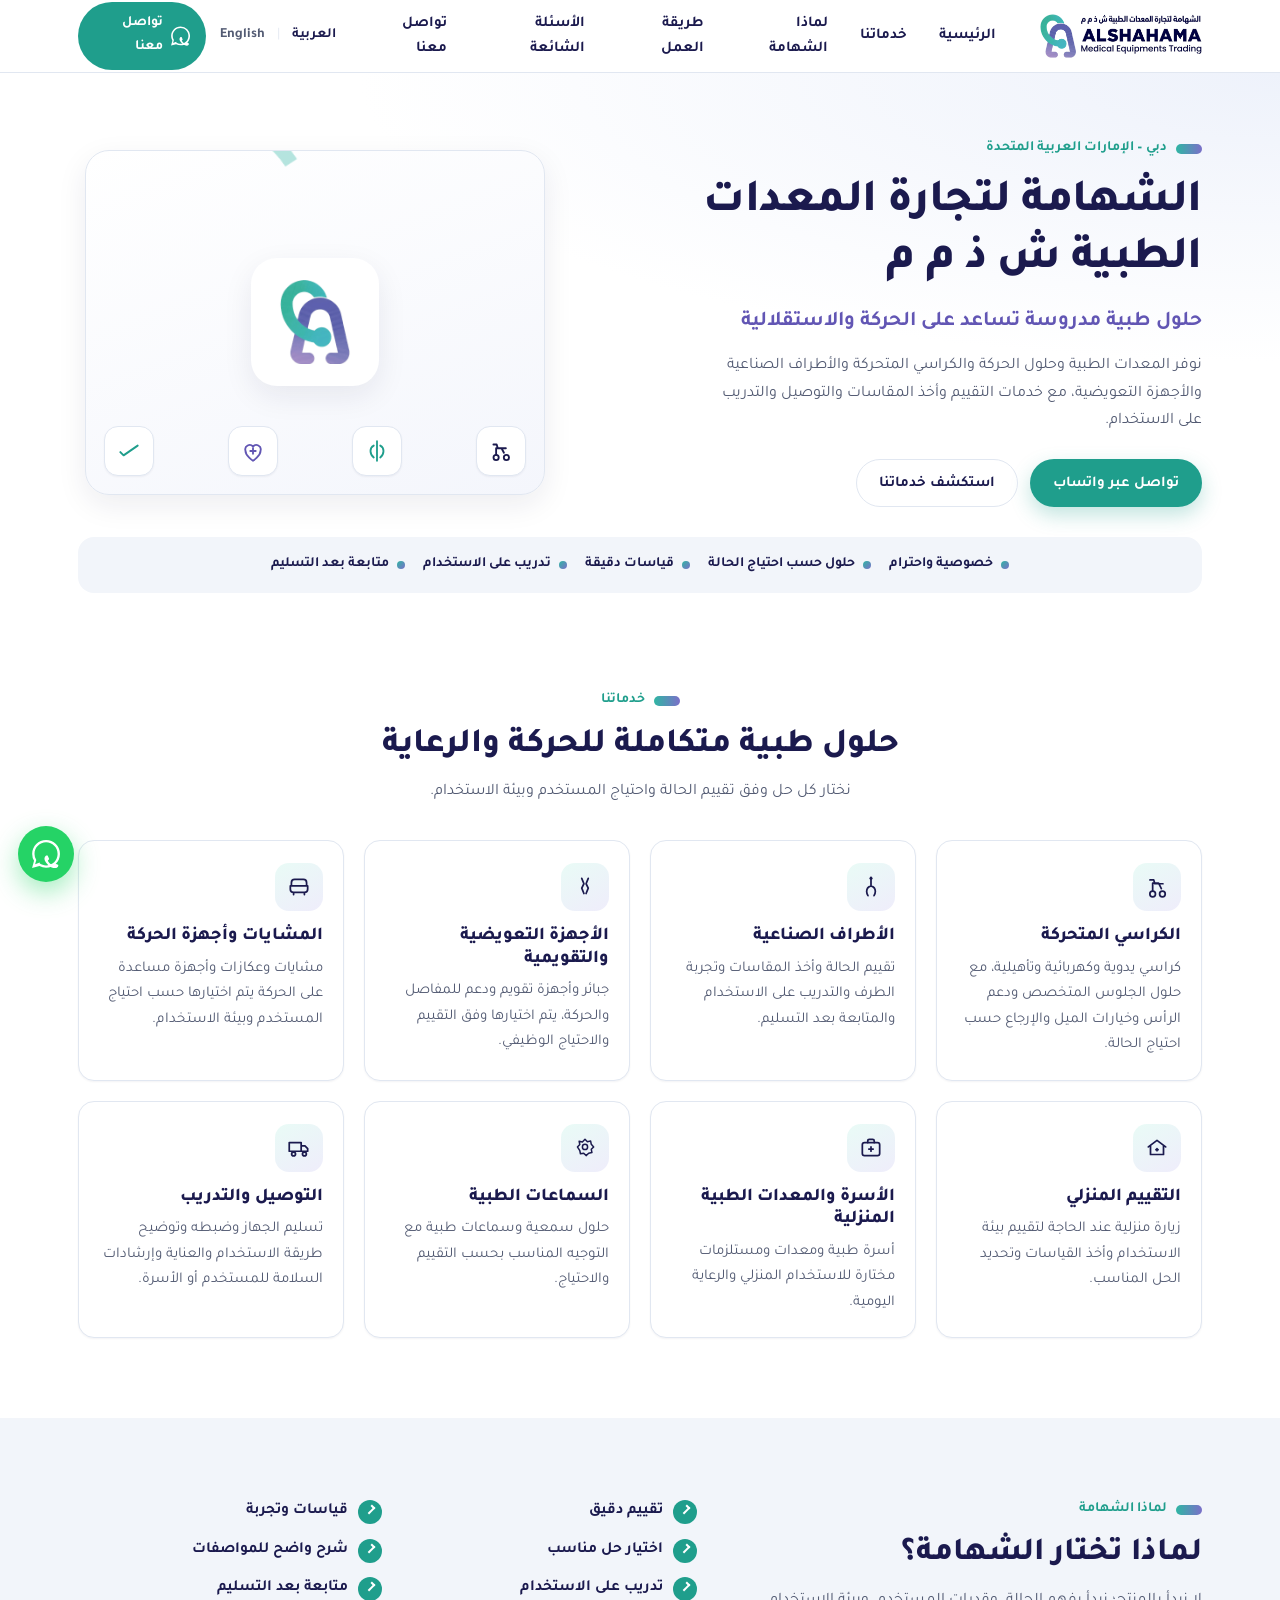
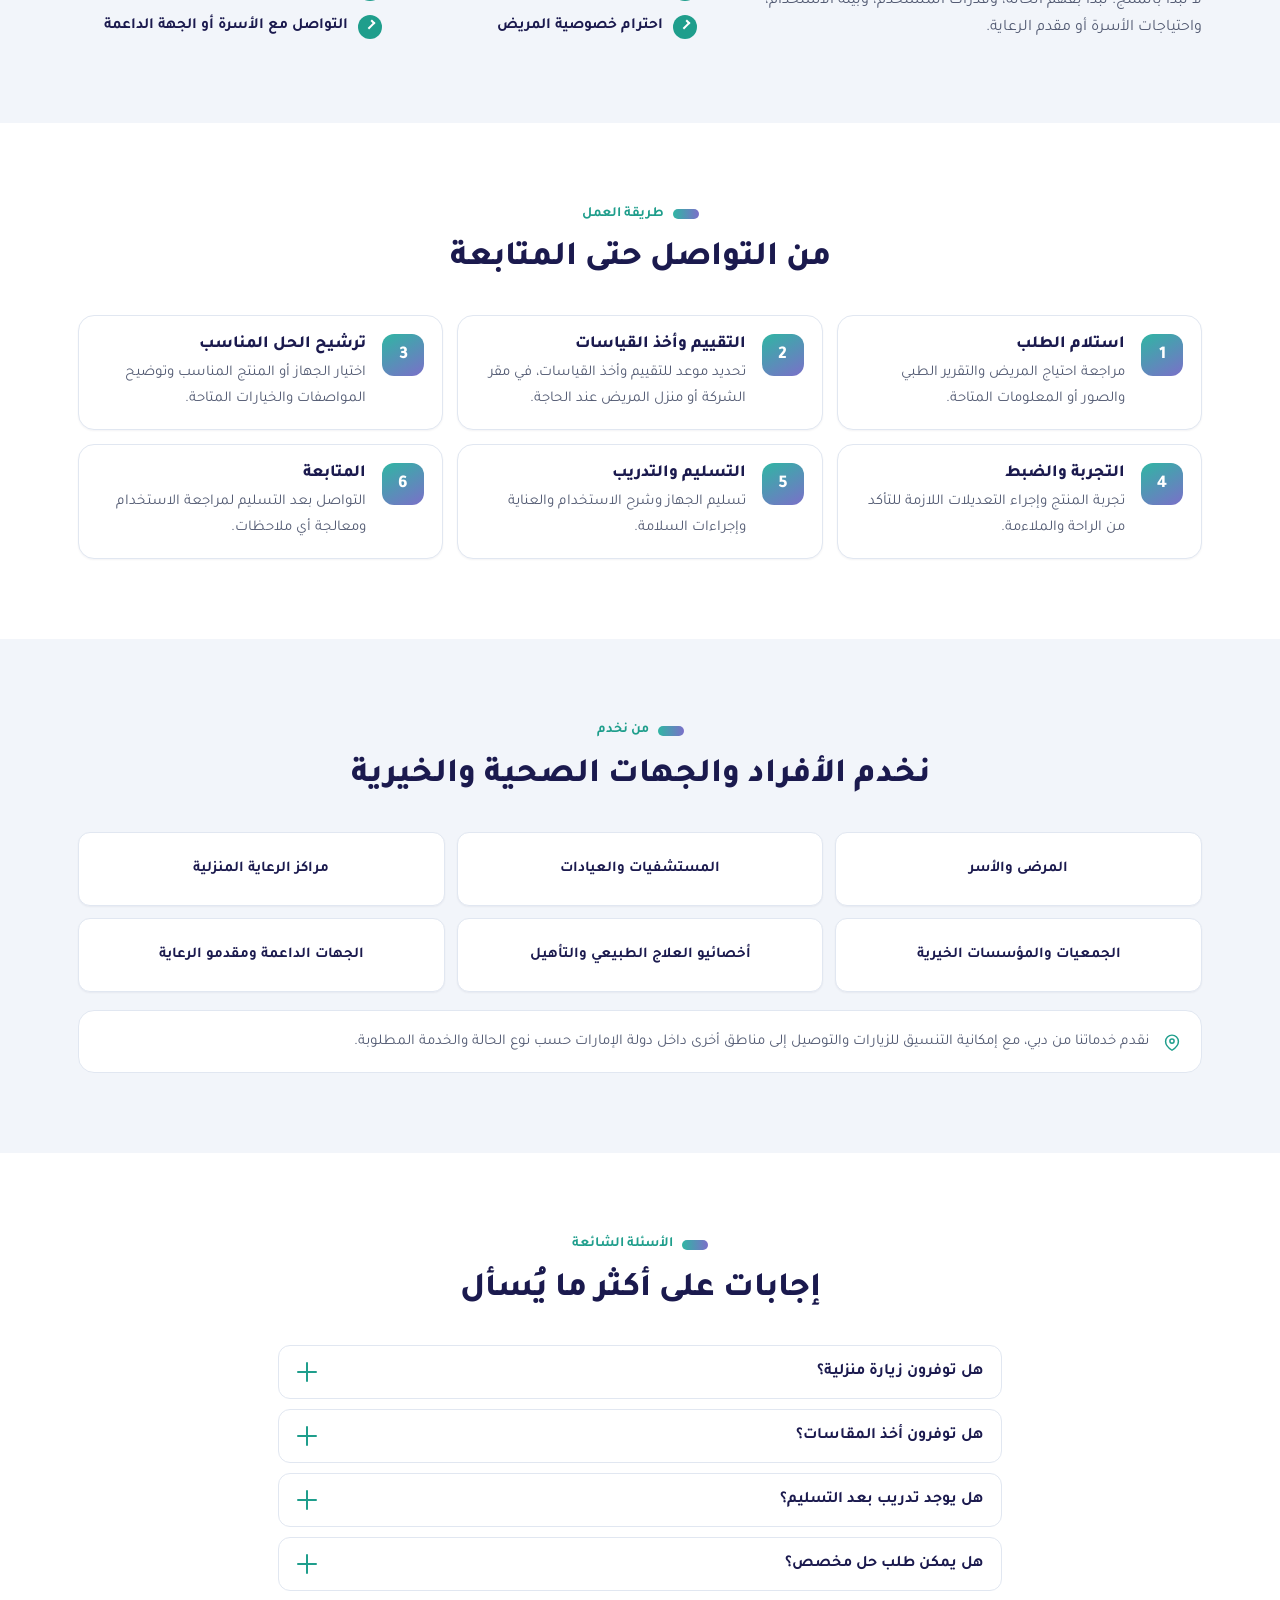
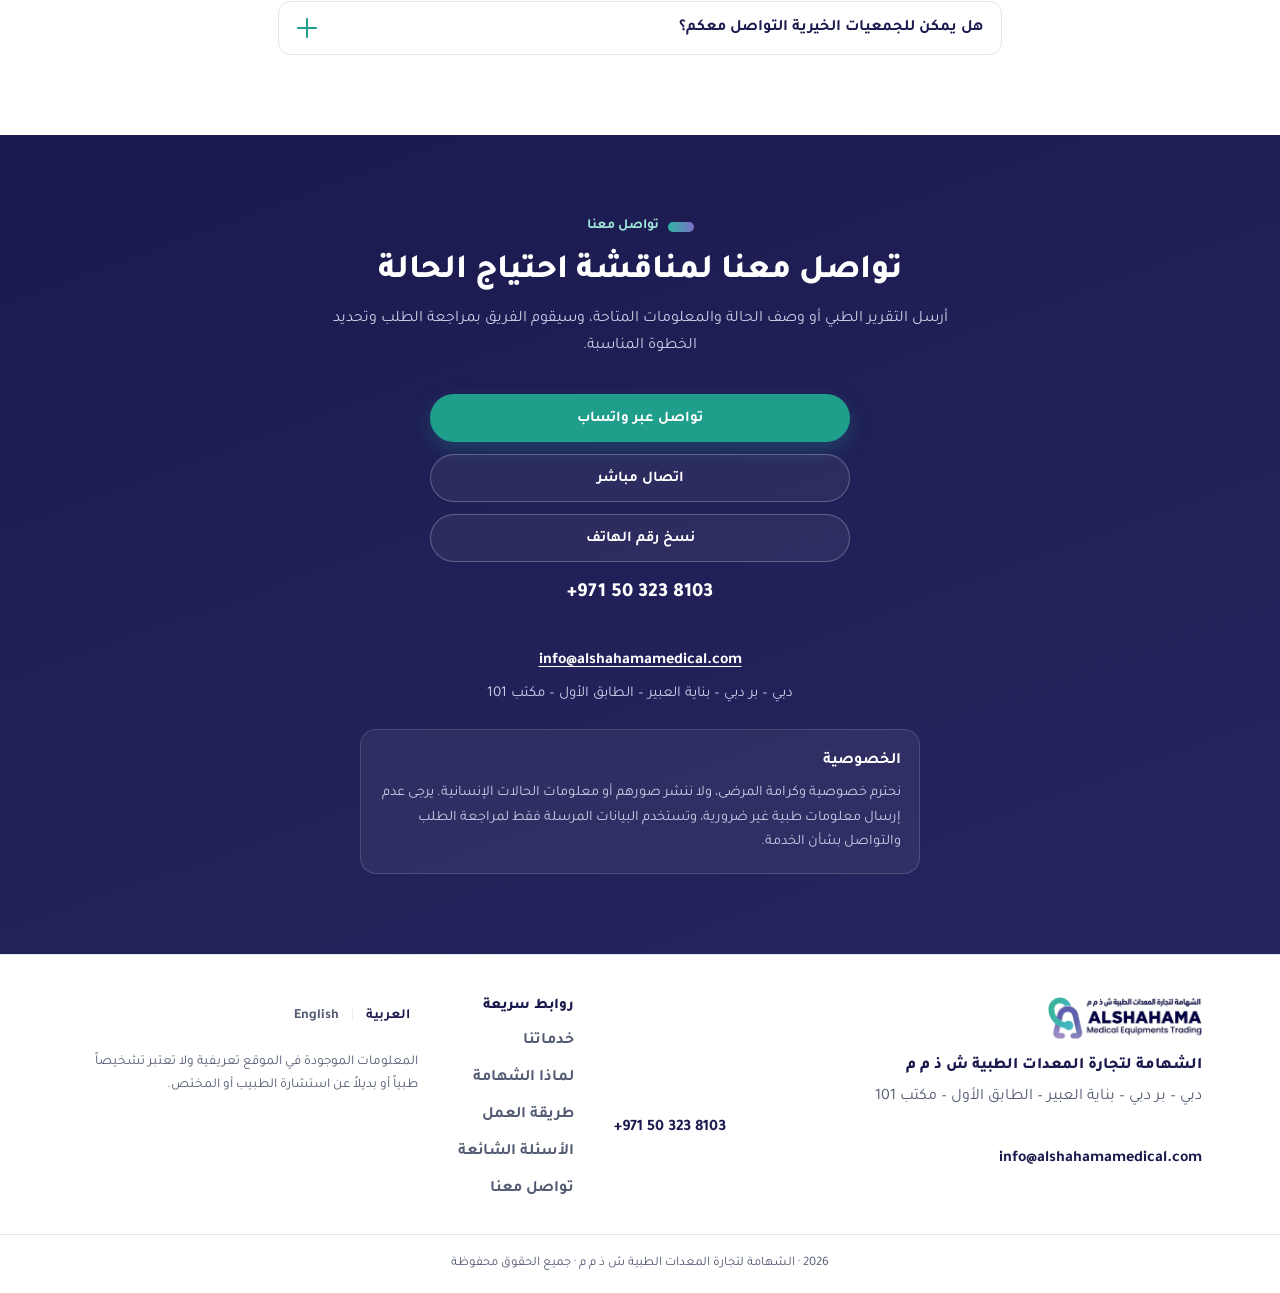
==== commit 1b61347d: "Remove medical report WhatsApp FAQ" ====
--- a/index.html
+++ b/index.html
@@ -318,10 +318,6 @@
             <div class="faq-a" id="fa1" role="region" aria-labelledby="fq1" hidden><p data-i18n="faq1a">تتوفر الزيارة المنزلية عند الحاجة وبعد مراجعة الحالة وموقع المريض.</p></div>
           </div>
           <div class="faq-item">
-            <h3><button type="button" class="faq-q" aria-expanded="false" aria-controls="fa2" id="fq2"><span data-i18n="faq2q">هل يمكن إرسال التقرير الطبي عبر واتساب؟</span><span class="faq-ico" aria-hidden="true"></span></button></h3>
-            <div class="faq-a" id="fa2" role="region" aria-labelledby="fq2" hidden><p data-i18n="faq2a">نعم، يمكن إرسال التقرير والمعلومات المتاحة عبر واتساب لمراجعة الاحتياج المبدئي.</p></div>
-          </div>
-          <div class="faq-item">
             <h3><button type="button" class="faq-q" aria-expanded="false" aria-controls="fa3" id="fq3"><span data-i18n="faq3q">هل توفرون أخذ المقاسات؟</span><span class="faq-ico" aria-hidden="true"></span></button></h3>
             <div class="faq-a" id="fa3" role="region" aria-labelledby="fq3" hidden><p data-i18n="faq3a">نعم، يتم أخذ القياسات المطلوبة حسب نوع الجهاز أو المنتج.</p></div>
           </div>
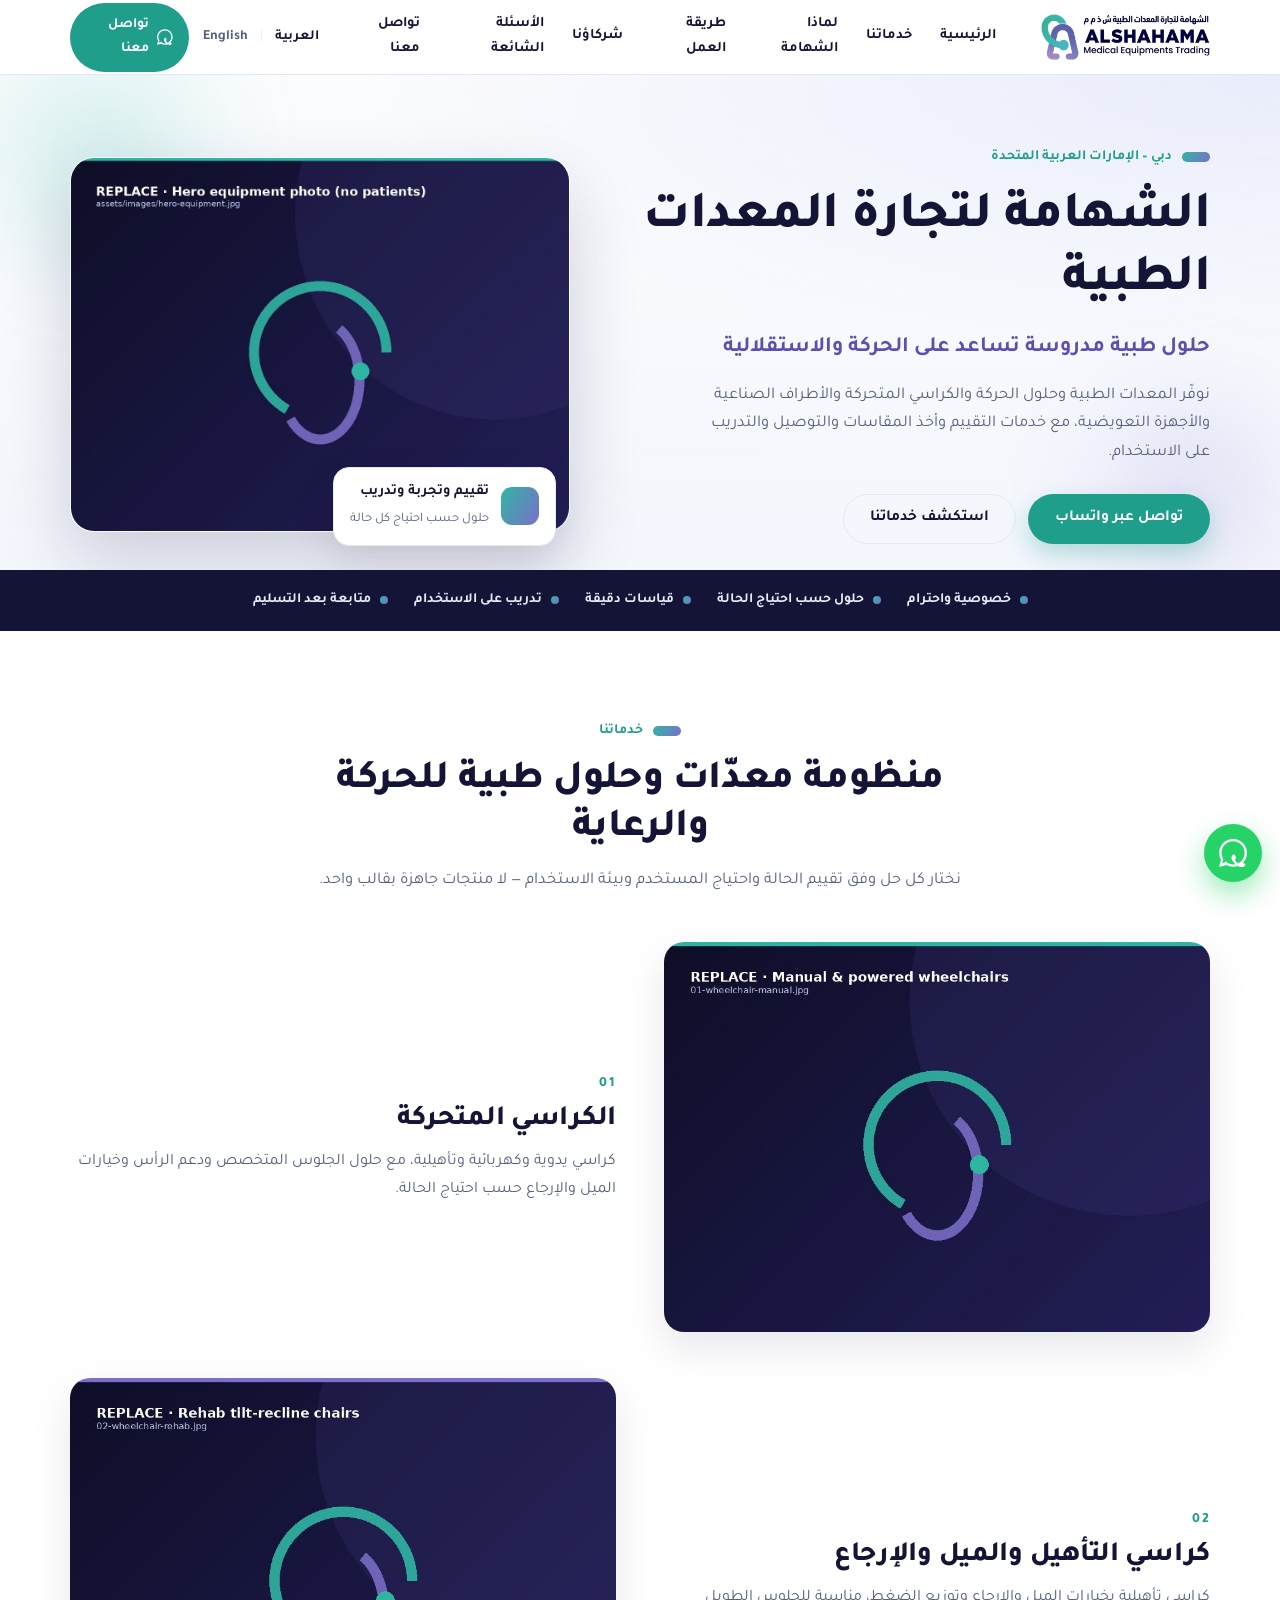
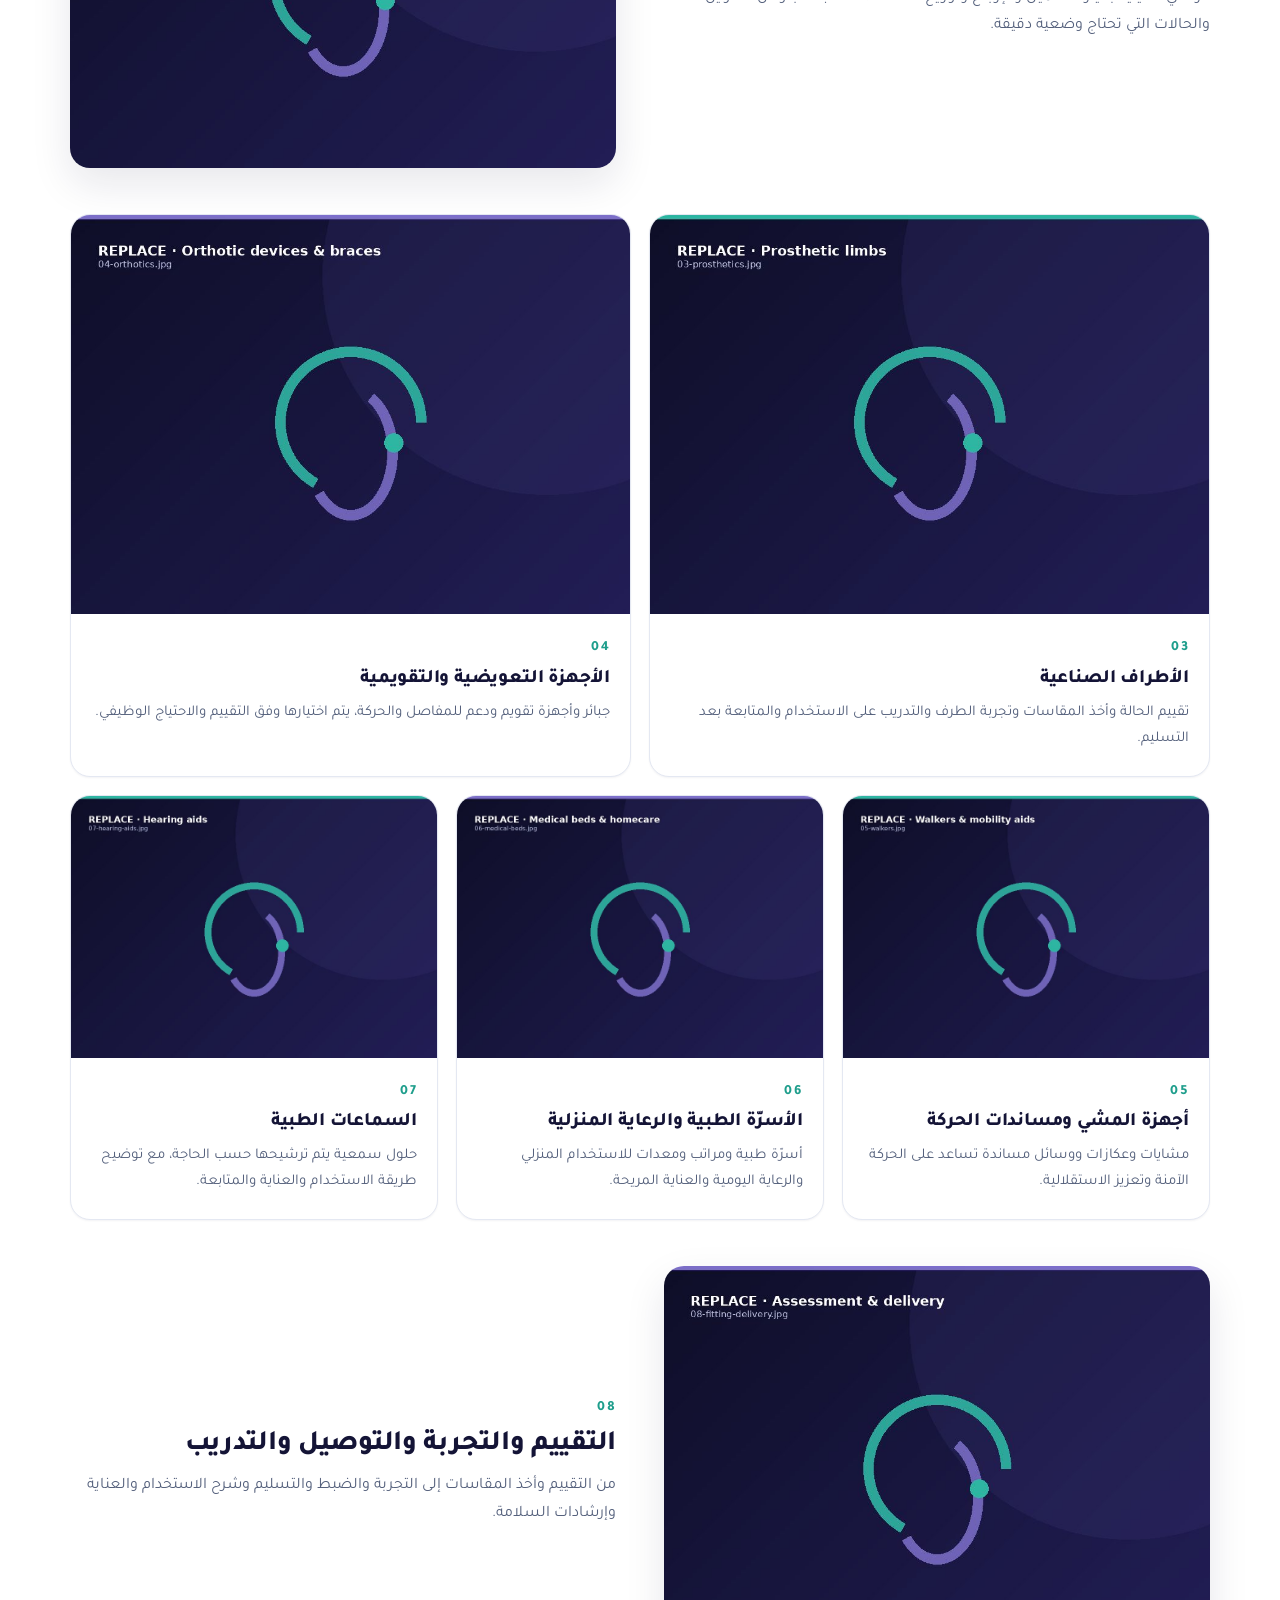
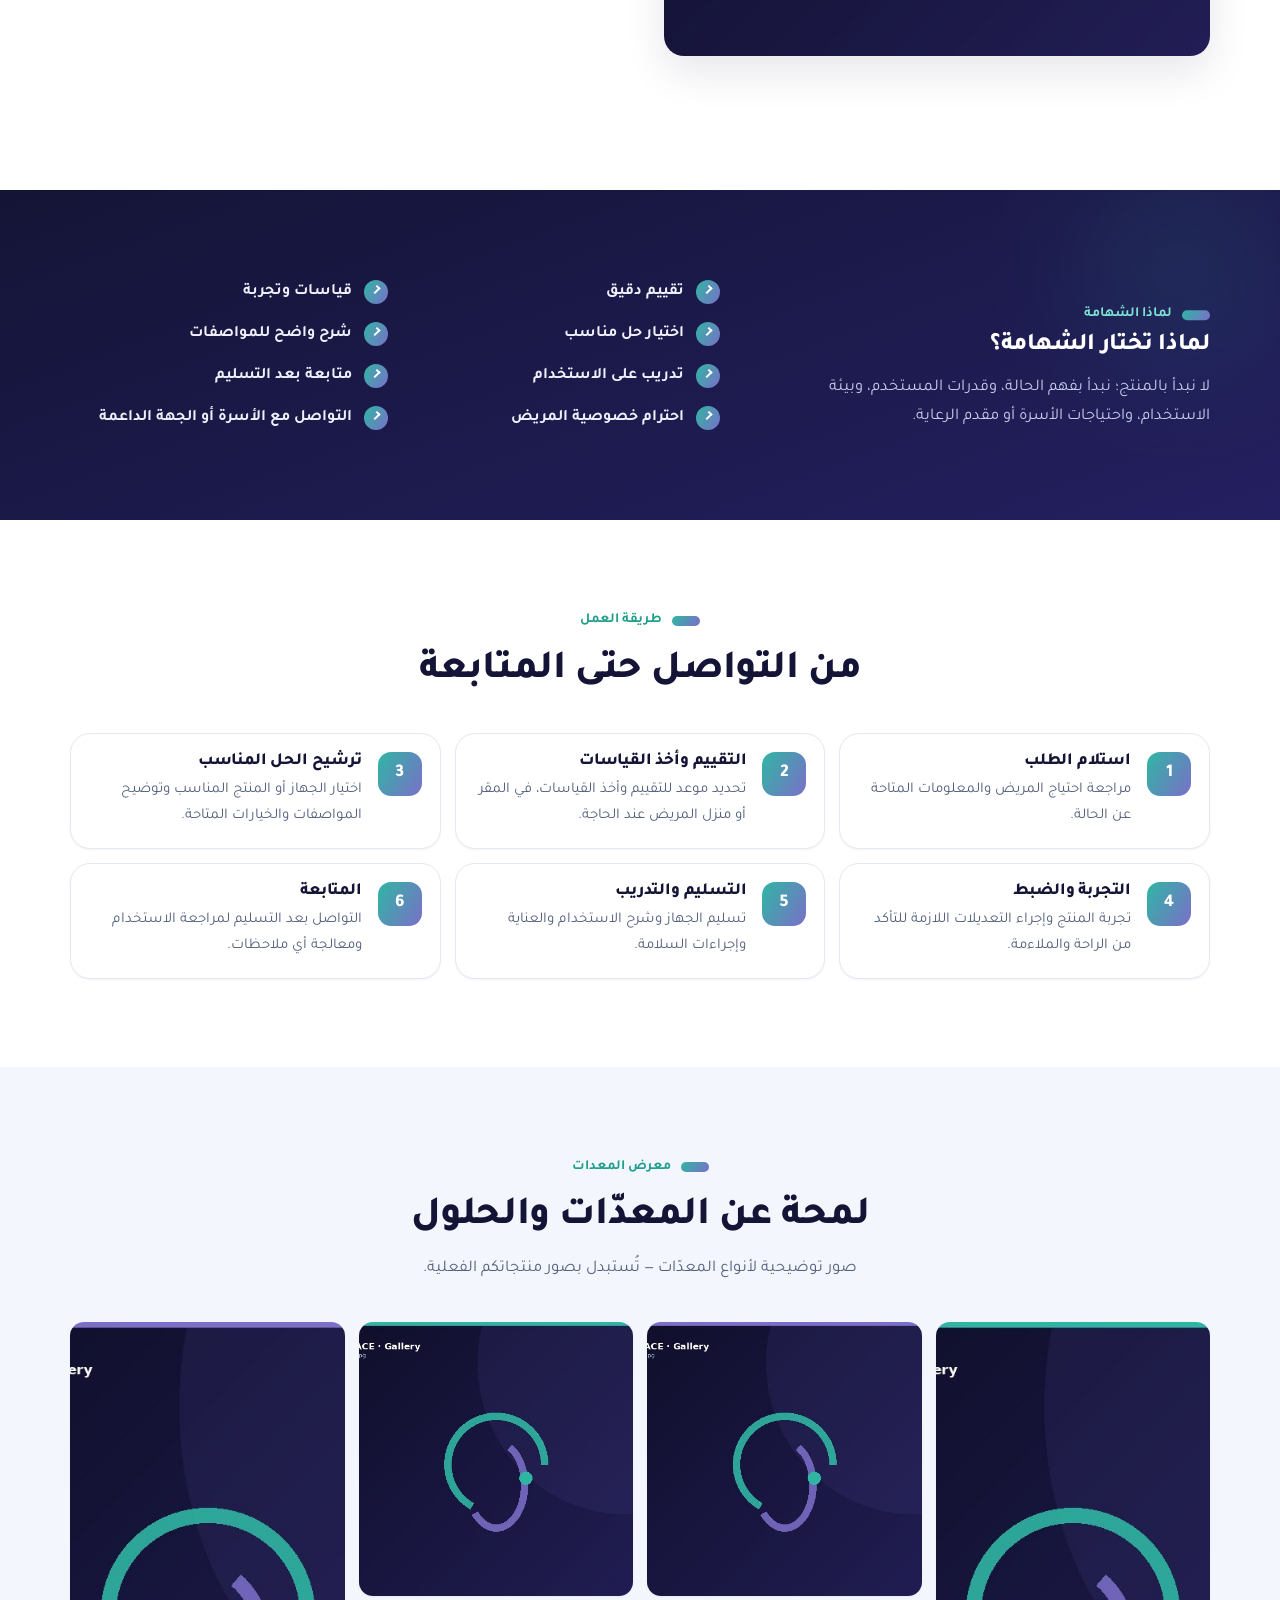
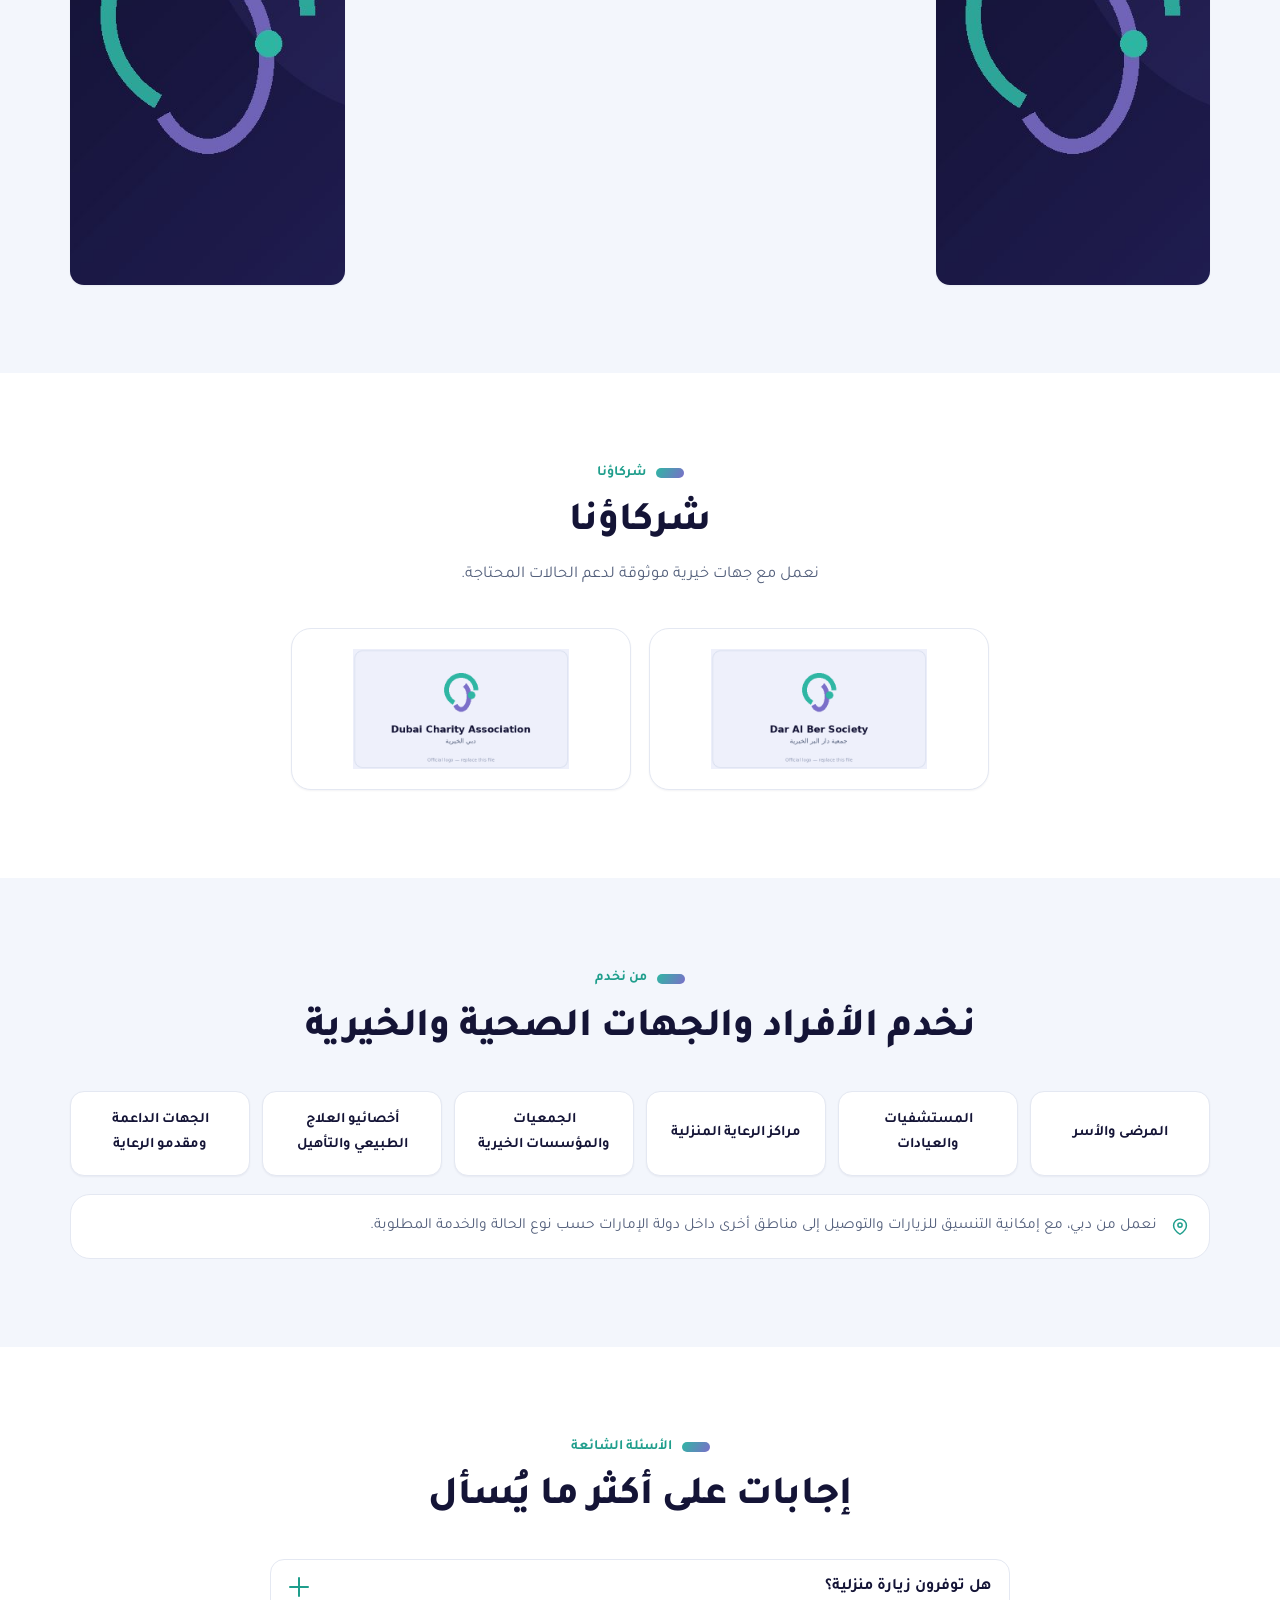
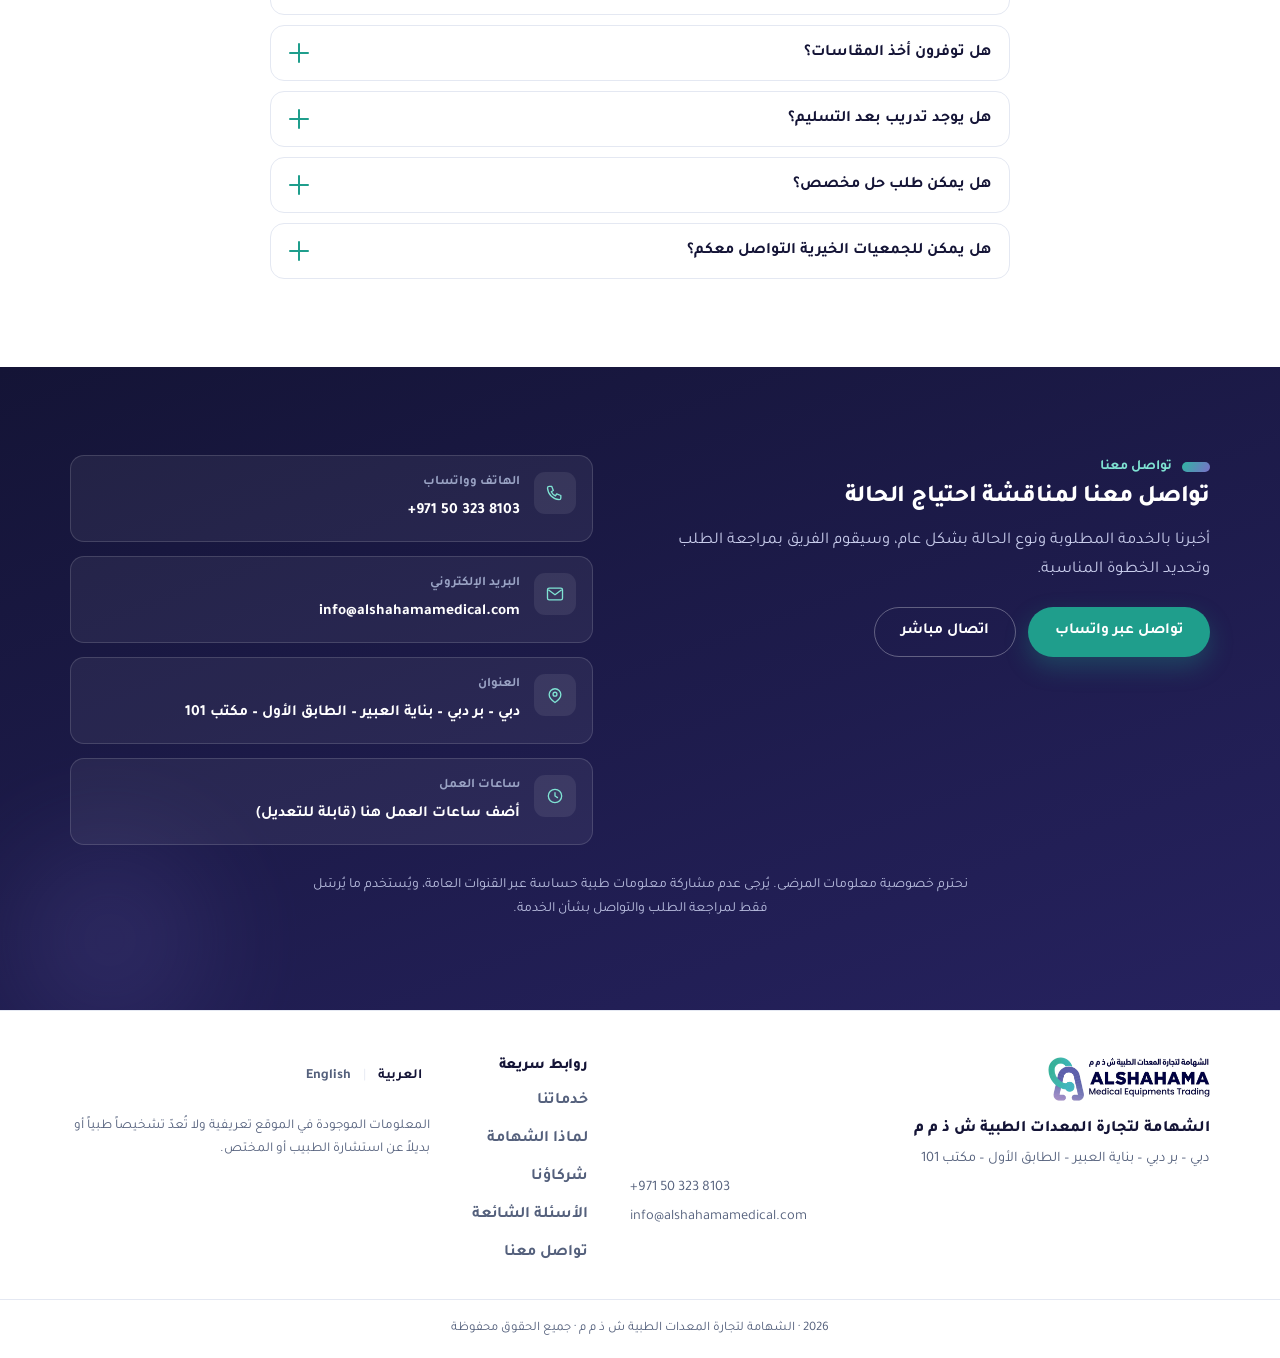
==== commit 5200ff7e: "Install approved Alshahama website package" ====
--- a/index.html
+++ b/index.html
@@ -4,54 +4,47 @@
   <meta charset="UTF-8" />
   <meta name="viewport" content="width=device-width, initial-scale=1, viewport-fit=cover" />
 
-  <title>الشهامة لتجارة المعدات الطبية ش ذ م م | دبي – الإمارات</title>
-  <meta name="description" content="الشهامة للمعدات الطبية في دبي: الكراسي المتحركة، الأطراف الصناعية، الأجهزة التعويضية وحلول الجلوس المتخصص، مع التقييم وأخذ المقاسات والتوصيل والتدريب." />
-  <meta name="theme-color" content="#1B1A4E" />
+  <title>الشهامة لتجارة المعدات الطبية | دبي – الإمارات</title>
+  <meta name="description" content="الشهامة للمعدات الطبية في دبي: الكراسي المتحركة، الأطراف الصناعية، الأجهزة التعويضية، أجهزة المشي والأسرّة الطبية والسماعات، مع التقييم والتجربة والتوصيل والتدريب." />
+  <meta name="theme-color" content="#141436" />
   <link rel="canonical" href="https://alshahamamedical.com/" />
 
-  <!-- Icons / manifest -->
   <link rel="icon" href="assets/icons/favicon.ico" sizes="any" />
   <link rel="icon" type="image/png" sizes="32x32" href="assets/icons/icon-32.png" />
   <link rel="apple-touch-icon" href="assets/icons/icon-180.png" />
   <link rel="manifest" href="site.webmanifest" />
 
-  <!-- Open Graph -->
   <meta property="og:type" content="website" />
-  <meta property="og:site_name" content="الشهامة لتجارة المعدات الطبية ش ذ م م" />
-  <meta property="og:title" content="الشهامة لتجارة المعدات الطبية ش ذ م م | دبي" />
-  <meta property="og:description" content="حلول طبية مدروسة تساعد على الحركة والاستقلالية — الكراسي المتحركة والأطراف الصناعية والأجهزة التعويضية مع التقييم والتوصيل والتدريب." />
+  <meta property="og:site_name" content="الشهامة للمعدات الطبية" />
+  <meta property="og:title" content="الشهامة لتجارة المعدات الطبية | دبي" />
+  <meta property="og:description" content="حلول طبية راقية للحركة والاستقلالية في دبي والإمارات." />
   <meta property="og:url" content="https://alshahamamedical.com/" />
   <meta property="og:locale" content="ar_AE" />
   <meta property="og:locale:alternate" content="en_US" />
   <meta property="og:image" content="https://alshahamamedical.com/assets/logo/og-image.jpg" />
   <meta property="og:image:width" content="1200" />
   <meta property="og:image:height" content="630" />
-
-  <!-- Twitter -->
   <meta name="twitter:card" content="summary_large_image" />
-  <meta name="twitter:title" content="الشهامة لتجارة المعدات الطبية ش ذ م م | دبي" />
-  <meta name="twitter:description" content="حلول طبية مدروسة تساعد على الحركة والاستقلالية في دولة الإمارات." />
+  <meta name="twitter:title" content="الشهامة لتجارة المعدات الطبية | دبي" />
+  <meta name="twitter:description" content="حلول طبية راقية للحركة والاستقلالية في دبي والإمارات." />
   <meta name="twitter:image" content="https://alshahamamedical.com/assets/logo/og-image.jpg" />
 
-  <!-- Fonts (self-hosted) -->
-  <link rel="preload" as="font" type="font/woff2" href="assets/fonts/Tajawal-Regular.woff2" crossorigin />
   <link rel="preload" as="font" type="font/woff2" href="assets/fonts/Tajawal-Bold.woff2" crossorigin />
-
+  <link rel="preload" as="font" type="font/woff2" href="assets/fonts/Tajawal-ExtraBold.woff2" crossorigin />
   <link rel="stylesheet" href="styles.css" />
 
-  <!-- Structured data -->
   <script type="application/ld+json">
   {
     "@context": "https://schema.org",
     "@type": "MedicalBusiness",
-    "name": "ALSHAHAMA Medical Equipments Trading LLC",
+    "name": "Alshahama Medical Equipments Trading LLC",
     "alternateName": "الشهامة لتجارة المعدات الطبية ش ذ م م",
     "url": "https://alshahamamedical.com/",
     "logo": "https://alshahamamedical.com/assets/logo/alshahama-logo.png",
     "image": "https://alshahamamedical.com/assets/logo/og-image.jpg",
     "telephone": "+971503238103",
+    "email": "info@alshahamamedical.com",
     "areaServed": "AE",
-    "email": "info@alshahamamedical.com",
     "address": {
       "@type": "PostalAddress",
       "streetAddress": "Office 101, First Floor, Al Abeer Building, Bur Dubai",
@@ -65,56 +58,46 @@
 <body>
   <a class="skip-link" href="#main" data-i18n="skip">تخطّي إلى المحتوى</a>
 
-  <!-- ============ HEADER ============ -->
-  <header class="site-header" id="siteHeader">
-    <div class="container header-inner">
-      <a class="brand" href="#home" aria-label="الشهامة للمعدات الطبية – الصفحة الرئيسية" data-i18n-aria="brandAria">
-        <img src="assets/logo/alshahama-logo.png" width="640" height="174"
-             alt="الشهامة للمعدات الطبية" class="brand-logo" data-i18n-alt="logoAlt" />
+  <!-- ===== HEADER ===== -->
+  <header class="hdr" id="hdr">
+    <div class="wrap hdr-in">
+      <a class="brand" href="#home" aria-label="الشهامة للمعدات الطبية – الرئيسية" data-i18n-aria="brandAria">
+        <img src="assets/logo/alshahama-logo.png" width="640" height="174" class="brand-logo" alt="الشهامة للمعدات الطبية" data-i18n-alt="logoAlt" />
       </a>
-
-      <nav class="nav-desktop" aria-label="التنقل الرئيسي" data-i18n-aria-nav="navMain">
+      <nav class="nav" aria-label="التنقل الرئيسي" data-i18n-aria-nav="navMain">
         <ul>
           <li><a href="#home" data-i18n="navHome">الرئيسية</a></li>
           <li><a href="#services" data-i18n="navServices">خدماتنا</a></li>
           <li><a href="#why" data-i18n="navWhy">لماذا الشهامة</a></li>
           <li><a href="#how" data-i18n="navHow">طريقة العمل</a></li>
+          <li><a href="#partners" data-i18n="navPartners">شركاؤنا</a></li>
           <li><a href="#faq" data-i18n="navFaq">الأسئلة الشائعة</a></li>
           <li><a href="#contact" data-i18n="navContact">تواصل معنا</a></li>
         </ul>
       </nav>
-
-      <div class="header-actions">
-        <div class="lang-switch lang-switch-desktop" role="group" aria-label="تبديل اللغة">
-          <button type="button" class="lang-btn is-active" data-lang="ar">العربية</button>
-          <span class="lang-sep" aria-hidden="true">|</span>
-          <button type="button" class="lang-btn" data-lang="en">English</button>
-        </div>
-
-        <button type="button" class="lang-compact" data-lang-toggle aria-label="English">EN</button>
-
-        <a class="wa-compact" href="#" target="_blank" rel="noopener" data-wa
-           aria-label="تواصل عبر واتساب" data-i18n-aria="waAria">
-          <svg viewBox="0 0 24 24" aria-hidden="true" width="20" height="20"><path d="M.057 24l1.687-6.163a11.867 11.867 0 01-1.587-5.945C.16 5.335 5.5 0 12.066 0a11.82 11.82 0 018.413 3.488 11.82 11.82 0 013.48 8.414c-.003 6.565-5.338 11.9-11.893 11.9a11.9 11.9 0 01-5.688-1.448L.057 24zm6.597-3.807c1.676.995 3.276 1.591 5.392 1.592 5.448 0 9.886-4.434 9.889-9.885.002-5.462-4.415-9.89-9.881-9.892-5.452 0-9.887 4.434-9.889 9.884a9.86 9.86 0 001.51 5.26l-.999 3.648 3.978-1.607zm5.683-6.916l.582.005c.196 0 .463-.073.708.487.252.575.857 1.985.932 2.13.075.146.125.317.025.512-.1.195-.15.317-.296.487-.146.171-.307.382-.439.512-.146.146-.298.304-.128.597.171.292.76 1.255 1.633 2.033 1.123 1.001 2.07 1.311 2.363 1.458.293.146.464.122.635-.073.171-.196.732-.854.927-1.147.195-.293.39-.244.659-.146.268.097 1.706.805 1.999.951.293.146.488.219.561.341.073.121.073.708-.171 1.39-.244.683-1.41 1.305-1.973 1.39-.503.075-1.14.107-1.84-.116-.424-.135-.967-.314-1.663-.615-2.926-1.265-4.836-4.211-4.982-4.406-.146-.195-1.189-1.58-1.189-3.014 0-1.435.756-2.14 1.024-2.433.268-.293.585-.366.78-.366z"/></svg>
+      <div class="hdr-act">
+        <div class="lang lang-desk" role="group" aria-label="تبديل اللغة">
+          <button type="button" class="lang-b is-active" data-lang="ar">العربية</button>
+          <span aria-hidden="true" class="lang-sep">|</span>
+          <button type="button" class="lang-b" data-lang="en">English</button>
+        </div>
+        <button type="button" class="lang-c" data-lang-toggle aria-label="English">EN</button>
+        <a class="wa-mini shine" href="#" target="_blank" rel="noopener" data-wa aria-label="تواصل عبر واتساب" data-i18n-aria="waAria">
+          <svg viewBox="0 0 24 24" width="18" height="18" aria-hidden="true"><path d="M.057 24l1.687-6.163a11.867 11.867 0 01-1.587-5.945C.16 5.335 5.5 0 12.066 0a11.82 11.82 0 018.413 3.488 11.82 11.82 0 013.48 8.414c-.003 6.565-5.338 11.9-11.893 11.9a11.9 11.9 0 01-5.688-1.448L.057 24zm6.597-3.807c1.676.995 3.276 1.591 5.392 1.592 5.448 0 9.886-4.434 9.889-9.885.002-5.462-4.415-9.89-9.881-9.892-5.452 0-9.887 4.434-9.889 9.884a9.86 9.86 0 001.51 5.26l-.999 3.648 3.978-1.607zm5.683-6.916l.582.005c.196 0 .463-.073.708.487.252.575.857 1.985.932 2.13.075.146.125.317.025.512-.1.195-.15.317-.296.487-.146.171-.307.382-.439.512-.146.146-.298.304-.128.597.171.292.76 1.255 1.633 2.033 1.123 1.001 2.07 1.311 2.363 1.458.293.146.464.122.635-.073.171-.196.732-.854.927-1.147.195-.293.39-.244.659-.146.268.097 1.706.805 1.999.951.293.146.488.219.561.341.073.121.073.708-.171 1.39-.244.683-1.41 1.305-1.973 1.39-.503.075-1.14.107-1.84-.116-.424-.135-.967-.314-1.663-.615-2.926-1.265-4.836-4.211-4.982-4.406-.146-.195-1.189-1.58-1.189-3.014 0-1.435.756-2.14 1.024-2.433.268-.293.585-.366.78-.366z"/></svg>
           <span data-i18n="navContact">تواصل معنا</span>
         </a>
-
-        <button type="button" class="menu-toggle" id="menuToggle"
-                aria-expanded="false" aria-controls="mobileMenu"
-                aria-label="فتح القائمة" data-i18n-aria="menuOpen">
-          <span class="bar"></span><span class="bar"></span><span class="bar"></span>
+        <button type="button" class="burger" id="burger" aria-expanded="false" aria-controls="drawer" aria-label="فتح القائمة" data-i18n-aria="menuOpen">
+          <span></span><span></span><span></span>
         </button>
       </div>
     </div>
   </header>
 
-  <!-- ============ MOBILE DRAWER ============ -->
-  <div class="drawer-backdrop" id="drawerBackdrop" hidden></div>
-  <aside class="mobile-menu" id="mobileMenu" aria-hidden="true" aria-label="قائمة الجوال">
-    <div class="mobile-menu-head">
-      <span class="mobile-menu-title" data-i18n="menuTitle">القائمة</span>
-      <button type="button" class="menu-close" id="menuClose"
-              aria-label="إغلاق القائمة" data-i18n-aria="menuClose">
+  <div class="backdrop" id="backdrop" hidden></div>
+  <aside class="drawer" id="drawer" aria-hidden="true" aria-label="قائمة الجوال">
+    <div class="drawer-top">
+      <span class="drawer-title" data-i18n="menuTitle">القائمة</span>
+      <button type="button" class="x" id="drawerClose" aria-label="إغلاق القائمة" data-i18n-aria="menuClose">
         <svg viewBox="0 0 24 24" width="22" height="22" aria-hidden="true"><path d="M6 6l12 12M18 6L6 18" fill="none" stroke="currentColor" stroke-width="2" stroke-linecap="round"/></svg>
       </button>
     </div>
@@ -124,290 +107,331 @@
         <li><a href="#services" data-i18n="navServices">خدماتنا</a></li>
         <li><a href="#why" data-i18n="navWhy">لماذا الشهامة</a></li>
         <li><a href="#how" data-i18n="navHow">طريقة العمل</a></li>
+        <li><a href="#gallery" data-i18n="navGallery">معرض المعدات</a></li>
+        <li><a href="#partners" data-i18n="navPartners">شركاؤنا</a></li>
         <li><a href="#faq" data-i18n="navFaq">الأسئلة الشائعة</a></li>
         <li><a href="#contact" data-i18n="navContact">تواصل معنا</a></li>
       </ul>
     </nav>
-    <div class="lang-switch lang-switch-drawer" role="group" aria-label="تبديل اللغة">
-      <button type="button" class="lang-btn is-active" data-lang="ar">العربية</button>
-      <span class="lang-sep" aria-hidden="true">|</span>
-      <button type="button" class="lang-btn" data-lang="en">English</button>
-    </div>
-    <a class="btn btn-primary btn-block menu-wa" href="#" target="_blank" rel="noopener" data-wa
-       data-i18n="heroWa">تواصل عبر واتساب</a>
+    <div class="lang lang-draw" role="group" aria-label="تبديل اللغة">
+      <button type="button" class="lang-b is-active" data-lang="ar">العربية</button>
+      <span aria-hidden="true" class="lang-sep">|</span>
+      <button type="button" class="lang-b" data-lang="en">English</button>
+    </div>
+    <a class="btn btn-wa block" href="#" target="_blank" rel="noopener" data-wa data-i18n="heroWa">تواصل عبر واتساب</a>
   </aside>
 
   <main id="main">
-    <!-- ============ HERO ============ -->
+    <!-- ===== HERO ===== -->
     <section class="hero" id="home">
-      <div class="container hero-grid">
+      <span class="orb orb-1" aria-hidden="true"></span>
+      <span class="orb orb-2" aria-hidden="true"></span>
+      <div class="wrap hero-in">
         <div class="hero-copy">
-          <span class="eyebrow"><span class="eyebrow-arc" aria-hidden="true"></span><span data-i18n="heroLoc">دبي – الإمارات العربية المتحدة</span></span>
-          <h1 data-i18n="heroH1">الشهامة لتجارة المعدات الطبية ش ذ م م</h1>
-          <p class="hero-lead" data-i18n="heroLead">حلول طبية مدروسة تساعد على الحركة والاستقلالية</p>
-          <p class="hero-text" data-i18n="heroText">نوفر المعدات الطبية وحلول الحركة والكراسي المتحركة والأطراف الصناعية والأجهزة التعويضية، مع خدمات التقييم وأخذ المقاسات والتوصيل والتدريب على الاستخدام.</p>
-          <div class="hero-actions">
-            <a class="btn btn-primary" href="#" target="_blank" rel="noopener" data-wa data-i18n="heroWa">تواصل عبر واتساب</a>
+          <span class="eyebrow reveal"><span class="arc" aria-hidden="true"></span><span data-i18n="heroLoc">دبي – الإمارات العربية المتحدة</span></span>
+          <h1 class="reveal" data-i18n="heroH1">الشهامة لتجارة المعدات الطبية</h1>
+          <p class="lead reveal" data-i18n="heroLead">حلول طبية مدروسة تساعد على الحركة والاستقلالية</p>
+          <p class="hero-text reveal" data-i18n="heroText">نوفّر المعدات الطبية وحلول الحركة والكراسي المتحركة والأطراف الصناعية والأجهزة التعويضية، مع خدمات التقييم وأخذ المقاسات والتوصيل والتدريب على الاستخدام.</p>
+          <div class="hero-cta reveal">
+            <a class="btn btn-wa shine" href="#" target="_blank" rel="noopener" data-wa data-i18n="heroWa">تواصل عبر واتساب</a>
             <a class="btn btn-ghost" href="#services" data-i18n="heroExplore">استكشف خدماتنا</a>
           </div>
         </div>
-
-        <div class="hero-visual" aria-hidden="true">
-          <div class="hv-panel">
-            <span class="hv-arc hv-arc-1"></span>
-            <span class="hv-arc hv-arc-2"></span>
-            <div class="hv-chips">
-              <span class="hv-chip"><svg viewBox="0 0 24 24" width="26" height="26"><circle cx="7.5" cy="18" r="2.4" fill="none" stroke="currentColor" stroke-width="1.7"/><circle cx="17" cy="18" r="2.4" fill="none" stroke="currentColor" stroke-width="1.7"/><path d="M7.5 15.6V9.5h5l2.2 4.1M5 6h3l1 3.5h7.5" fill="none" stroke="currentColor" stroke-width="1.7" stroke-linecap="round" stroke-linejoin="round"/></svg></span>
-              <span class="hv-chip"><svg viewBox="0 0 24 24" width="26" height="26"><path d="M12 3v18M9 7c0 0-3 1.5-3 5s3 6 3 6M15 7c0 0 3 1.5 3 5s-3 6-3 6" fill="none" stroke="currentColor" stroke-width="1.7" stroke-linecap="round"/></svg></span>
-              <span class="hv-chip"><svg viewBox="0 0 24 24" width="26" height="26"><path d="M12 21s-7-4.4-7-9.5A4 4 0 0112 8a4 4 0 017 3.5C19 16.6 12 21 12 21z" fill="none" stroke="currentColor" stroke-width="1.7" stroke-linejoin="round"/><path d="M9.5 12h5M12 9.5v5" stroke="currentColor" stroke-width="1.7" stroke-linecap="round"/></svg></span>
-              <span class="hv-chip"><svg viewBox="0 0 24 24" width="26" height="26"><path d="M4 13l3 3 13-9" fill="none" stroke="currentColor" stroke-width="1.8" stroke-linecap="round" stroke-linejoin="round"/></svg></span>
+        <div class="hero-visual reveal">
+          <figure class="hero-photo float">
+            <img src="assets/images/hero-equipment.jpg" width="1200" height="900" alt="معدات طبية وحلول حركة" data-i18n-alt="heroImgAlt" />
+          </figure>
+          <div class="hero-chip">
+            <span class="hero-chip-dot" aria-hidden="true"></span>
+            <div>
+              <strong data-i18n="chipTitle">تقييم وتجربة وتدريب</strong>
+              <span data-i18n="chipSub">حلول حسب احتياج كل حالة</span>
             </div>
-            <div class="hv-logoplate">
-              <img src="assets/icons/icon-192.png" width="120" height="120" alt="" loading="lazy" />
-            </div>
-          </div>
-        </div>
-      </div>
-
-      <!-- Trust strip -->
-      <div class="container">
-        <ul class="trust-strip" aria-label="نقاط الثقة" data-i18n-aria="trustAria">
-          <li><span class="tdot"></span><span data-i18n="trust1">خصوصية واحترام</span></li>
-          <li><span class="tdot"></span><span data-i18n="trust2">حلول حسب احتياج الحالة</span></li>
-          <li><span class="tdot"></span><span data-i18n="trust3">قياسات دقيقة</span></li>
-          <li><span class="tdot"></span><span data-i18n="trust4">تدريب على الاستخدام</span></li>
-          <li><span class="tdot"></span><span data-i18n="trust5">متابعة بعد التسليم</span></li>
-        </ul>
-      </div>
-    </section>
-
-    <!-- ============ SERVICES ============ -->
-    <section class="section" id="services">
-      <div class="container">
-        <div class="section-head">
-          <span class="eyebrow"><span class="eyebrow-arc" aria-hidden="true"></span><span data-i18n="servicesEyebrow">خدماتنا</span></span>
-          <h2 data-i18n="servicesH2">حلول طبية متكاملة للحركة والرعاية</h2>
-          <p class="section-sub" data-i18n="servicesSub">نختار كل حل وفق تقييم الحالة واحتياج المستخدم وبيئة الاستخدام.</p>
-        </div>
-
-        <div class="cards-grid">
-          <article class="card">
-            <span class="card-icon"><svg viewBox="0 0 24 24" aria-hidden="true"><circle cx="8" cy="18.5" r="2.6" fill="none" stroke="currentColor" stroke-width="1.6"/><circle cx="17" cy="18.5" r="2.6" fill="none" stroke="currentColor" stroke-width="1.6"/><path d="M8 15.9V8.5h5.5L16 13.5M5.5 5.5H9l1 3.5h7.5" fill="none" stroke="currentColor" stroke-width="1.6" stroke-linecap="round" stroke-linejoin="round"/></svg></span>
-            <h3 data-i18n="svc1t">الكراسي المتحركة</h3>
-            <p data-i18n="svc1d">كراسي يدوية وكهربائية وتأهيلية، مع حلول الجلوس المتخصص ودعم الرأس وخيارات الميل والإرجاع حسب احتياج الحالة.</p>
-          </article>
-
-          <article class="card">
-            <span class="card-icon"><svg viewBox="0 0 24 24" aria-hidden="true"><path d="M12 3v8M12 11c-2 .6-4 2.3-4 5.2 0 1.8 1.2 3.8 1.2 3.8M12 11c2 .6 4 2.3 4 5.2 0 1.8-1.2 3.8-1.2 3.8" fill="none" stroke="currentColor" stroke-width="1.6" stroke-linecap="round"/><circle cx="12" cy="4" r="1.4" fill="currentColor"/></svg></span>
-            <h3 data-i18n="svc2t">الأطراف الصناعية</h3>
-            <p data-i18n="svc2d">تقييم الحالة وأخذ المقاسات وتجربة الطرف والتدريب على الاستخدام والمتابعة بعد التسليم.</p>
-          </article>
-
-          <article class="card">
-            <span class="card-icon"><svg viewBox="0 0 24 24" aria-hidden="true"><path d="M9 4l2 5-2 4 2 5M15 4l-2 5 2 4-2 5" fill="none" stroke="currentColor" stroke-width="1.6" stroke-linecap="round" stroke-linejoin="round"/></svg></span>
-            <h3 data-i18n="svc3t">الأجهزة التعويضية والتقويمية</h3>
-            <p data-i18n="svc3d">جبائر وأجهزة تقويم ودعم للمفاصل والحركة، يتم اختيارها وفق التقييم والاحتياج الوظيفي.</p>
-          </article>
-
-          <article class="card">
-            <span class="card-icon"><svg viewBox="0 0 24 24" aria-hidden="true"><path d="M5 11V8a3 3 0 013-3h8a3 3 0 013 3v3M4 11h16v3a3 3 0 01-3 3H7a3 3 0 01-3-3v-3zM7 17v2M17 17v2" fill="none" stroke="currentColor" stroke-width="1.6" stroke-linecap="round" stroke-linejoin="round"/></svg></span>
-            <h3 data-i18n="svc4t">المشايات وأجهزة الحركة</h3>
-            <p data-i18n="svc4d">مشايات وعكازات وأجهزة مساعدة على الحركة يتم اختيارها حسب احتياج المستخدم وبيئة الاستخدام.</p>
-          </article>
-
-          <article class="card">
-            <span class="card-icon"><svg viewBox="0 0 24 24" aria-hidden="true"><path d="M4 11l8-6 8 6M6 10v8h12v-8" fill="none" stroke="currentColor" stroke-width="1.6" stroke-linecap="round" stroke-linejoin="round"/><path d="M12 14.5v-2M11 13.5h2" stroke="currentColor" stroke-width="1.6" stroke-linecap="round"/></svg></span>
-            <h3 data-i18n="svc5t">التقييم المنزلي</h3>
-            <p data-i18n="svc5d">زيارة منزلية عند الحاجة لتقييم بيئة الاستخدام وأخذ القياسات وتحديد الحل المناسب.</p>
-          </article>
-
-          <article class="card">
-            <span class="card-icon"><svg viewBox="0 0 24 24" aria-hidden="true"><rect x="4" y="7" width="16" height="12" rx="2" fill="none" stroke="currentColor" stroke-width="1.6"/><path d="M9 7V5.5A1.5 1.5 0 0110.5 4h3A1.5 1.5 0 0115 5.5V7M12 11v4M10 13h4" stroke="currentColor" stroke-width="1.6" stroke-linecap="round" stroke-linejoin="round" fill="none"/></svg></span>
-            <h3 data-i18n="svc6t">الأسرة والمعدات الطبية المنزلية</h3>
-            <p data-i18n="svc6d">أسرة طبية ومعدات ومستلزمات مختارة للاستخدام المنزلي والرعاية اليومية.</p>
-          </article>
-
-          <article class="card">
-            <span class="card-icon"><svg viewBox="0 0 24 24" aria-hidden="true"><path d="M12 4l2.2 2.2 3-.6.6 3L20 11l-2.2 2.2.6 3-3 .6L13 19l-2.2-2.2-3 .6-.6-3L5 11l2.2-2.2-.6-3 3 .6z" fill="none" stroke="currentColor" stroke-width="1.4" stroke-linejoin="round"/><circle cx="12" cy="11" r="2.4" fill="none" stroke="currentColor" stroke-width="1.4"/></svg></span>
-            <h3 data-i18n="svc7t">السماعات الطبية</h3>
-            <p data-i18n="svc7d">حلول سمعية وسماعات طبية مع التوجيه المناسب بحسب التقييم والاحتياج.</p>
-          </article>
-
-          <article class="card">
-            <span class="card-icon"><svg viewBox="0 0 24 24" aria-hidden="true"><path d="M3 7h11v8H3zM14 10h3.5L20 12.5V15h-6" fill="none" stroke="currentColor" stroke-width="1.6" stroke-linecap="round" stroke-linejoin="round"/><circle cx="7" cy="17.5" r="1.8" fill="none" stroke="currentColor" stroke-width="1.6"/><circle cx="17" cy="17.5" r="1.8" fill="none" stroke="currentColor" stroke-width="1.6"/></svg></span>
-            <h3 data-i18n="svc8t">التوصيل والتدريب</h3>
-            <p data-i18n="svc8d">تسليم الجهاز وضبطه وتوضيح طريقة الاستخدام والعناية وإرشادات السلامة للمستخدم أو الأسرة.</p>
-          </article>
-        </div>
-      </div>
-    </section>
-
-    <!-- ============ WHY ============ -->
-    <section class="section section-soft" id="why">
-      <div class="container why-grid">
-        <div class="why-copy">
-          <span class="eyebrow"><span class="eyebrow-arc" aria-hidden="true"></span><span data-i18n="whyEyebrow">لماذا الشهامة</span></span>
+          </div>
+        </div>
+      </div>
+    </section>
+
+    <!-- ===== TRUST ===== -->
+    <div class="trust-band">
+      <div class="wrap trust-in">
+        <span data-i18n="trust1">خصوصية واحترام</span>
+        <span data-i18n="trust2">حلول حسب احتياج الحالة</span>
+        <span data-i18n="trust3">قياسات دقيقة</span>
+        <span data-i18n="trust4">تدريب على الاستخدام</span>
+        <span data-i18n="trust5">متابعة بعد التسليم</span>
+      </div>
+    </div>
+
+    <!-- ===== SERVICES ===== -->
+    <section class="sec" id="services">
+      <div class="wrap">
+        <header class="sec-head reveal">
+          <span class="eyebrow"><span class="arc" aria-hidden="true"></span><span data-i18n="servicesEyebrow">خدماتنا</span></span>
+          <h2 data-i18n="servicesH2">منظومة معدّات وحلول طبية للحركة والرعاية</h2>
+          <p class="sec-sub" data-i18n="servicesSub">نختار كل حل وفق تقييم الحالة واحتياج المستخدم وبيئة الاستخدام — لا منتجات جاهزة بقالب واحد.</p>
+        </header>
+      </div>
+
+      <!-- Feature 01 -->
+      <div class="wrap feature reveal">
+        <figure class="feature-media"><img src="assets/images/01-wheelchair-manual.jpg" width="900" height="640" loading="lazy" alt="كراسي متحركة يدوية وكهربائية" data-i18n-alt="svc1alt" /></figure>
+        <div class="feature-body">
+          <span class="idx">01</span>
+          <h3 data-i18n="svc1t">الكراسي المتحركة</h3>
+          <p data-i18n="svc1d">كراسي يدوية وكهربائية وتأهيلية، مع حلول الجلوس المتخصص ودعم الرأس وخيارات الميل والإرجاع حسب احتياج الحالة.</p>
+        </div>
+      </div>
+
+      <!-- Feature 02 reversed -->
+      <div class="wrap feature reverse reveal">
+        <figure class="feature-media"><img src="assets/images/02-wheelchair-rehab.jpg" width="900" height="640" loading="lazy" alt="كراسي التأهيل بخاصية الميل والإرجاع" data-i18n-alt="svc2alt" /></figure>
+        <div class="feature-body">
+          <span class="idx">02</span>
+          <h3 data-i18n="svc2t">كراسي التأهيل والميل والإرجاع</h3>
+          <p data-i18n="svc2d">كراسي تأهيلية بخيارات الميل والإرجاع وتوزيع الضغط، مناسبة للجلوس الطويل والحالات التي تحتاج وضعية دقيقة.</p>
+        </div>
+      </div>
+
+      <!-- Duo 03 / 04 -->
+      <div class="wrap duo">
+        <article class="tile reveal">
+          <figure class="tile-media"><img src="assets/images/03-prosthetics.jpg" width="900" height="640" loading="lazy" alt="أطراف صناعية" data-i18n-alt="svc3alt" /></figure>
+          <div class="tile-body"><span class="idx">03</span><h3 data-i18n="svc3t">الأطراف الصناعية</h3><p data-i18n="svc3d">تقييم الحالة وأخذ المقاسات وتجربة الطرف والتدريب على الاستخدام والمتابعة بعد التسليم.</p></div>
+        </article>
+        <article class="tile reveal">
+          <figure class="tile-media"><img src="assets/images/04-orthotics.jpg" width="900" height="640" loading="lazy" alt="أجهزة تقويمية ودعامات" data-i18n-alt="svc4alt" /></figure>
+          <div class="tile-body"><span class="idx">04</span><h3 data-i18n="svc4t">الأجهزة التعويضية والتقويمية</h3><p data-i18n="svc4d">جبائر وأجهزة تقويم ودعم للمفاصل والحركة، يتم اختيارها وفق التقييم والاحتياج الوظيفي.</p></div>
+        </article>
+      </div>
+
+      <!-- Trio 05 / 06 / 07 -->
+      <div class="wrap trio">
+        <article class="tile reveal">
+          <figure class="tile-media"><img src="assets/images/05-walkers.jpg" width="900" height="640" loading="lazy" alt="مشايات ووسائل مساندة للحركة" data-i18n-alt="svc5alt" /></figure>
+          <div class="tile-body"><span class="idx">05</span><h3 data-i18n="svc5t">أجهزة المشي ومساندات الحركة</h3><p data-i18n="svc5d">مشايات وعكازات ووسائل مساندة تساعد على الحركة الآمنة وتعزيز الاستقلالية.</p></div>
+        </article>
+        <article class="tile reveal">
+          <figure class="tile-media"><img src="assets/images/06-medical-beds.jpg" width="900" height="640" loading="lazy" alt="أسرّة طبية ومعدات رعاية منزلية" data-i18n-alt="svc6alt" /></figure>
+          <div class="tile-body"><span class="idx">06</span><h3 data-i18n="svc6t">الأسرّة الطبية والرعاية المنزلية</h3><p data-i18n="svc6d">أسرّة طبية ومراتب ومعدات للاستخدام المنزلي والرعاية اليومية والعناية المريحة.</p></div>
+        </article>
+        <article class="tile reveal">
+          <figure class="tile-media"><img src="assets/images/07-hearing-aids.jpg" width="900" height="640" loading="lazy" alt="سماعات طبية" data-i18n-alt="svc7alt" /></figure>
+          <div class="tile-body"><span class="idx">07</span><h3 data-i18n="svc7t">السماعات الطبية</h3><p data-i18n="svc7d">حلول سمعية يتم ترشيحها حسب الحاجة، مع توضيح طريقة الاستخدام والعناية والمتابعة.</p></div>
+        </article>
+      </div>
+
+      <!-- Feature 08 -->
+      <div class="wrap feature reveal">
+        <figure class="feature-media"><img src="assets/images/08-fitting-delivery.jpg" width="900" height="640" loading="lazy" alt="التقييم والتجربة والتوصيل والتدريب" data-i18n-alt="svc8alt" /></figure>
+        <div class="feature-body">
+          <span class="idx">08</span>
+          <h3 data-i18n="svc8t">التقييم والتجربة والتوصيل والتدريب</h3>
+          <p data-i18n="svc8d">من التقييم وأخذ المقاسات إلى التجربة والضبط والتسليم وشرح الاستخدام والعناية وإرشادات السلامة.</p>
+        </div>
+      </div>
+    </section>
+
+    <!-- ===== WHY (dark) ===== -->
+    <section class="sec why" id="why">
+      <span class="orb orb-3" aria-hidden="true"></span>
+      <div class="wrap why-in">
+        <div class="why-copy reveal">
+          <span class="eyebrow on-dark"><span class="arc" aria-hidden="true"></span><span data-i18n="whyEyebrow">لماذا الشهامة</span></span>
           <h2 data-i18n="whyH2">لماذا تختار الشهامة؟</h2>
           <p class="why-intro" data-i18n="whyIntro">لا نبدأ بالمنتج؛ نبدأ بفهم الحالة، وقدرات المستخدم، وبيئة الاستخدام، واحتياجات الأسرة أو مقدم الرعاية.</p>
         </div>
-        <ul class="why-list">
-          <li><span class="check" aria-hidden="true"></span><span data-i18n="why1">تقييم دقيق</span></li>
-          <li><span class="check" aria-hidden="true"></span><span data-i18n="why2">قياسات وتجربة</span></li>
-          <li><span class="check" aria-hidden="true"></span><span data-i18n="why3">اختيار حل مناسب</span></li>
-          <li><span class="check" aria-hidden="true"></span><span data-i18n="why4">شرح واضح للمواصفات</span></li>
-          <li><span class="check" aria-hidden="true"></span><span data-i18n="why5">تدريب على الاستخدام</span></li>
-          <li><span class="check" aria-hidden="true"></span><span data-i18n="why6">متابعة بعد التسليم</span></li>
-          <li><span class="check" aria-hidden="true"></span><span data-i18n="why7">احترام خصوصية المريض</span></li>
-          <li><span class="check" aria-hidden="true"></span><span data-i18n="why8">التواصل مع الأسرة أو الجهة الداعمة</span></li>
+        <ul class="why-list reveal">
+          <li><span class="dot" aria-hidden="true"></span><span data-i18n="why1">تقييم دقيق</span></li>
+          <li><span class="dot" aria-hidden="true"></span><span data-i18n="why2">قياسات وتجربة</span></li>
+          <li><span class="dot" aria-hidden="true"></span><span data-i18n="why3">اختيار حل مناسب</span></li>
+          <li><span class="dot" aria-hidden="true"></span><span data-i18n="why4">شرح واضح للمواصفات</span></li>
+          <li><span class="dot" aria-hidden="true"></span><span data-i18n="why5">تدريب على الاستخدام</span></li>
+          <li><span class="dot" aria-hidden="true"></span><span data-i18n="why6">متابعة بعد التسليم</span></li>
+          <li><span class="dot" aria-hidden="true"></span><span data-i18n="why7">احترام خصوصية المريض</span></li>
+          <li><span class="dot" aria-hidden="true"></span><span data-i18n="why8">التواصل مع الأسرة أو الجهة الداعمة</span></li>
         </ul>
       </div>
     </section>
 
-    <!-- ============ HOW IT WORKS ============ -->
-    <section class="section" id="how">
-      <div class="container">
-        <div class="section-head">
-          <span class="eyebrow"><span class="eyebrow-arc" aria-hidden="true"></span><span data-i18n="howEyebrow">طريقة العمل</span></span>
+    <!-- ===== HOW ===== -->
+    <section class="sec" id="how">
+      <div class="wrap">
+        <header class="sec-head reveal">
+          <span class="eyebrow"><span class="arc" aria-hidden="true"></span><span data-i18n="howEyebrow">طريقة العمل</span></span>
           <h2 data-i18n="howH2">من التواصل حتى المتابعة</h2>
-        </div>
-        <ol class="steps">
-          <li class="step"><span class="step-num">1</span><div><h3 data-i18n="how1t">استلام الطلب</h3><p data-i18n="how1d">مراجعة احتياج المريض والتقرير الطبي والصور أو المعلومات المتاحة.</p></div></li>
-          <li class="step"><span class="step-num">2</span><div><h3 data-i18n="how2t">التقييم وأخذ القياسات</h3><p data-i18n="how2d">تحديد موعد للتقييم وأخذ القياسات، في مقر الشركة أو منزل المريض عند الحاجة.</p></div></li>
-          <li class="step"><span class="step-num">3</span><div><h3 data-i18n="how3t">ترشيح الحل المناسب</h3><p data-i18n="how3d">اختيار الجهاز أو المنتج المناسب وتوضيح المواصفات والخيارات المتاحة.</p></div></li>
-          <li class="step"><span class="step-num">4</span><div><h3 data-i18n="how4t">التجربة والضبط</h3><p data-i18n="how4d">تجربة المنتج وإجراء التعديلات اللازمة للتأكد من الراحة والملاءمة.</p></div></li>
-          <li class="step"><span class="step-num">5</span><div><h3 data-i18n="how5t">التسليم والتدريب</h3><p data-i18n="how5d">تسليم الجهاز وشرح الاستخدام والعناية وإجراءات السلامة.</p></div></li>
-          <li class="step"><span class="step-num">6</span><div><h3 data-i18n="how6t">المتابعة</h3><p data-i18n="how6d">التواصل بعد التسليم لمراجعة الاستخدام ومعالجة أي ملاحظات.</p></div></li>
+        </header>
+        <ol class="timeline">
+          <li class="tl reveal"><span class="tl-n">1</span><div><h3 data-i18n="how1t">استلام الطلب</h3><p data-i18n="how1d">مراجعة احتياج المريض والمعلومات المتاحة عن الحالة.</p></div></li>
+          <li class="tl reveal"><span class="tl-n">2</span><div><h3 data-i18n="how2t">التقييم وأخذ القياسات</h3><p data-i18n="how2d">تحديد موعد للتقييم وأخذ القياسات، في المقر أو منزل المريض عند الحاجة.</p></div></li>
+          <li class="tl reveal"><span class="tl-n">3</span><div><h3 data-i18n="how3t">ترشيح الحل المناسب</h3><p data-i18n="how3d">اختيار الجهاز أو المنتج المناسب وتوضيح المواصفات والخيارات المتاحة.</p></div></li>
+          <li class="tl reveal"><span class="tl-n">4</span><div><h3 data-i18n="how4t">التجربة والضبط</h3><p data-i18n="how4d">تجربة المنتج وإجراء التعديلات اللازمة للتأكد من الراحة والملاءمة.</p></div></li>
+          <li class="tl reveal"><span class="tl-n">5</span><div><h3 data-i18n="how5t">التسليم والتدريب</h3><p data-i18n="how5d">تسليم الجهاز وشرح الاستخدام والعناية وإجراءات السلامة.</p></div></li>
+          <li class="tl reveal"><span class="tl-n">6</span><div><h3 data-i18n="how6t">المتابعة</h3><p data-i18n="how6d">التواصل بعد التسليم لمراجعة الاستخدام ومعالجة أي ملاحظات.</p></div></li>
         </ol>
       </div>
     </section>
 
-    <!-- ============ WHO WE SERVE ============ -->
-    <section class="section section-soft" id="serve">
-      <div class="container">
-        <div class="section-head">
-          <span class="eyebrow"><span class="eyebrow-arc" aria-hidden="true"></span><span data-i18n="serveEyebrow">من نخدم</span></span>
+    <!-- ===== GALLERY ===== -->
+    <section class="sec sec-soft" id="gallery">
+      <div class="wrap">
+        <header class="sec-head reveal">
+          <span class="eyebrow"><span class="arc" aria-hidden="true"></span><span data-i18n="galEyebrow">معرض المعدات</span></span>
+          <h2 data-i18n="galH2">لمحة عن المعدّات والحلول</h2>
+          <p class="sec-sub" data-i18n="galSub">صور توضيحية لأنواع المعدّات — تُستبدل بصور منتجاتكم الفعلية.</p>
+        </header>
+        <div class="gallery">
+          <figure class="g g-tall reveal"><img src="assets/images/gallery-1.jpg" width="700" height="700" loading="lazy" alt="كرسي متحرك" data-i18n-alt="gal1alt" /></figure>
+          <figure class="g reveal"><img src="assets/images/gallery-2.jpg" width="700" height="520" loading="lazy" alt="جهاز تقويمي" data-i18n-alt="gal2alt" /></figure>
+          <figure class="g reveal"><img src="assets/images/gallery-3.jpg" width="700" height="520" loading="lazy" alt="جهاز مساندة للحركة" data-i18n-alt="gal3alt" /></figure>
+          <figure class="g g-tall reveal"><img src="assets/images/gallery-4.jpg" width="700" height="700" loading="lazy" alt="معدات رعاية منزلية" data-i18n-alt="gal4alt" /></figure>
+        </div>
+      </div>
+    </section>
+
+    <!-- ===== PARTNERS ===== -->
+    <section class="sec" id="partners">
+      <div class="wrap">
+        <header class="sec-head reveal">
+          <span class="eyebrow"><span class="arc" aria-hidden="true"></span><span data-i18n="partEyebrow">شركاؤنا</span></span>
+          <h2 data-i18n="partH2">شركاؤنا</h2>
+          <p class="sec-sub" data-i18n="partSub">نعمل مع جهات خيرية موثوقة لدعم الحالات المحتاجة.</p>
+        </header>
+        <div class="partners">
+          <figure class="partner reveal"><img src="assets/partners/dar-al-ber.png" width="520" height="300" loading="lazy" alt="جمعية دار البر الخيرية — Dar Al Ber Society" data-i18n-alt="part1alt" /></figure>
+          <figure class="partner reveal"><img src="assets/partners/dubai-charity.png" width="520" height="300" loading="lazy" alt="دبي الخيرية — Dubai Charity Association" data-i18n-alt="part2alt" /></figure>
+        </div>
+      </div>
+    </section>
+
+    <!-- ===== WHO WE SERVE ===== -->
+    <section class="sec sec-soft" id="serve">
+      <div class="wrap">
+        <header class="sec-head reveal">
+          <span class="eyebrow"><span class="arc" aria-hidden="true"></span><span data-i18n="serveEyebrow">من نخدم</span></span>
           <h2 data-i18n="serveH2">نخدم الأفراد والجهات الصحية والخيرية</h2>
-        </div>
-        <ul class="serve-grid">
-          <li class="serve-card"><span data-i18n="serve1">المرضى والأسر</span></li>
-          <li class="serve-card"><span data-i18n="serve2">المستشفيات والعيادات</span></li>
-          <li class="serve-card"><span data-i18n="serve3">مراكز الرعاية المنزلية</span></li>
-          <li class="serve-card"><span data-i18n="serve4">الجمعيات والمؤسسات الخيرية</span></li>
-          <li class="serve-card"><span data-i18n="serve5">أخصائيو العلاج الطبيعي والتأهيل</span></li>
-          <li class="serve-card"><span data-i18n="serve6">الجهات الداعمة ومقدمو الرعاية</span></li>
+        </header>
+        <div class="serve">
+          <span class="serve-i reveal" data-i18n="serve1">المرضى والأسر</span>
+          <span class="serve-i reveal" data-i18n="serve2">المستشفيات والعيادات</span>
+          <span class="serve-i reveal" data-i18n="serve3">مراكز الرعاية المنزلية</span>
+          <span class="serve-i reveal" data-i18n="serve4">الجمعيات والمؤسسات الخيرية</span>
+          <span class="serve-i reveal" data-i18n="serve5">أخصائيو العلاج الطبيعي والتأهيل</span>
+          <span class="serve-i reveal" data-i18n="serve6">الجهات الداعمة ومقدمو الرعاية</span>
+        </div>
+        <div class="area reveal">
+          <svg viewBox="0 0 24 24" width="22" height="22" aria-hidden="true"><path d="M12 21s-7-4.4-7-9.5A7 7 0 0119 11.5C19 16.6 12 21 12 21z" fill="none" stroke="currentColor" stroke-width="1.6" stroke-linejoin="round"/><circle cx="12" cy="11" r="2.3" fill="none" stroke="currentColor" stroke-width="1.6"/></svg>
+          <p data-i18n="area">نعمل من دبي، مع إمكانية التنسيق للزيارات والتوصيل إلى مناطق أخرى داخل دولة الإمارات حسب نوع الحالة والخدمة المطلوبة.</p>
+        </div>
+      </div>
+    </section>
+
+    <!-- ===== FAQ ===== -->
+    <section class="sec" id="faq">
+      <div class="wrap narrow">
+        <header class="sec-head reveal">
+          <span class="eyebrow"><span class="arc" aria-hidden="true"></span><span data-i18n="faqEyebrow">الأسئلة الشائعة</span></span>
+          <h2 data-i18n="faqH2">إجابات على أكثر ما يُسأل</h2>
+        </header>
+        <div class="faq reveal">
+          <div class="qa">
+            <h3><button type="button" class="q" aria-expanded="false" aria-controls="a1" id="q1"><span data-i18n="faq1q">هل توفرون زيارة منزلية؟</span><span class="q-ic" aria-hidden="true"></span></button></h3>
+            <div class="a" id="a1" role="region" aria-labelledby="q1" hidden><p data-i18n="faq1a">تتوفر الزيارة المنزلية عند الحاجة وبعد مراجعة الحالة وموقع المريض.</p></div>
+          </div>
+          <div class="qa">
+            <h3><button type="button" class="q" aria-expanded="false" aria-controls="a2" id="q2"><span data-i18n="faq2q">هل توفرون أخذ المقاسات؟</span><span class="q-ic" aria-hidden="true"></span></button></h3>
+            <div class="a" id="a2" role="region" aria-labelledby="q2" hidden><p data-i18n="faq2a">نعم، يتم أخذ القياسات المطلوبة حسب نوع الجهاز أو المنتج.</p></div>
+          </div>
+          <div class="qa">
+            <h3><button type="button" class="q" aria-expanded="false" aria-controls="a3" id="q3"><span data-i18n="faq3q">هل يوجد تدريب بعد التسليم؟</span><span class="q-ic" aria-hidden="true"></span></button></h3>
+            <div class="a" id="a3" role="region" aria-labelledby="q3" hidden><p data-i18n="faq3a">نعم، يتم شرح طريقة الاستخدام والعناية وإرشادات السلامة للمستخدم أو الأسرة.</p></div>
+          </div>
+          <div class="qa">
+            <h3><button type="button" class="q" aria-expanded="false" aria-controls="a4" id="q4"><span data-i18n="faq4q">هل يمكن طلب حل مخصص؟</span><span class="q-ic" aria-hidden="true"></span></button></h3>
+            <div class="a" id="a4" role="region" aria-labelledby="q4" hidden><p data-i18n="faq4a">نعم، بعض الحالات تحتاج تعديلات أو تجهيزات خاصة ويتم تقييمها بشكل منفصل.</p></div>
+          </div>
+          <div class="qa">
+            <h3><button type="button" class="q" aria-expanded="false" aria-controls="a5" id="q5"><span data-i18n="faq5q">هل يمكن للجمعيات الخيرية التواصل معكم؟</span><span class="q-ic" aria-hidden="true"></span></button></h3>
+            <div class="a" id="a5" role="region" aria-labelledby="q5" hidden><p data-i18n="faq5a">نعم، يمكن للجمعيات والجهات الداعمة التواصل معنا لمراجعة الحالات والاحتياجات.</p></div>
+          </div>
+        </div>
+      </div>
+    </section>
+
+    <!-- ===== CONTACT ===== -->
+    <section class="sec contact" id="contact">
+      <span class="orb orb-4" aria-hidden="true"></span>
+      <div class="wrap contact-in">
+        <div class="contact-copy reveal">
+          <span class="eyebrow on-dark"><span class="arc" aria-hidden="true"></span><span data-i18n="contactEyebrow">تواصل معنا</span></span>
+          <h2 data-i18n="contactH2">تواصل معنا لمناقشة احتياج الحالة</h2>
+          <p class="contact-sub" data-i18n="contactSub">أخبرنا بالخدمة المطلوبة ونوع الحالة بشكل عام، وسيقوم الفريق بمراجعة الطلب وتحديد الخطوة المناسبة.</p>
+          <div class="contact-cta">
+            <a class="btn btn-wa shine" href="#" target="_blank" rel="noopener" data-wa data-i18n="contactWa">تواصل عبر واتساب</a>
+            <a class="btn btn-ghost on-dark" href="tel:+971503238103" data-i18n="contactCall">اتصال مباشر</a>
+          </div>
+        </div>
+        <ul class="contact-list reveal">
+          <li>
+            <span class="ci" aria-hidden="true"><svg viewBox="0 0 24 24" width="20" height="20"><path d="M5 4h3l2 5-2.5 1.5a11 11 0 005 5L14 13l5 2v3a2 2 0 01-2 2A15 15 0 013 6a2 2 0 012-2z" fill="none" stroke="currentColor" stroke-width="1.6" stroke-linejoin="round"/></svg></span>
+            <div><span class="ci-l" data-i18n="cLabelPhone">الهاتف وواتساب</span><a class="ci-v" dir="ltr" href="tel:+971503238103">+971 50 323 8103</a></div>
+          </li>
+          <li>
+            <span class="ci" aria-hidden="true"><svg viewBox="0 0 24 24" width="20" height="20"><rect x="3" y="5" width="18" height="14" rx="2" fill="none" stroke="currentColor" stroke-width="1.6"/><path d="M4 7l8 6 8-6" fill="none" stroke="currentColor" stroke-width="1.6" stroke-linejoin="round"/></svg></span>
+            <div><span class="ci-l" data-i18n="cLabelEmail">البريد الإلكتروني</span><a class="ci-v" dir="ltr" href="mailto:info@alshahamamedical.com">info@alshahamamedical.com</a></div>
+          </li>
+          <li>
+            <span class="ci" aria-hidden="true"><svg viewBox="0 0 24 24" width="20" height="20"><path d="M12 21s-7-4.4-7-9.5A7 7 0 0119 11.5C19 16.6 12 21 12 21z" fill="none" stroke="currentColor" stroke-width="1.6" stroke-linejoin="round"/><circle cx="12" cy="11" r="2.3" fill="none" stroke="currentColor" stroke-width="1.6"/></svg></span>
+            <div><span class="ci-l" data-i18n="cLabelAddr">العنوان</span><span class="ci-v" data-i18n="cAddr">دبي – بر دبي – بناية العبير – الطابق الأول – مكتب 101</span></div>
+          </li>
+          <li>
+            <span class="ci" aria-hidden="true"><svg viewBox="0 0 24 24" width="20" height="20"><circle cx="12" cy="12" r="8" fill="none" stroke="currentColor" stroke-width="1.6"/><path d="M12 8v4l3 2" fill="none" stroke="currentColor" stroke-width="1.6" stroke-linecap="round"/></svg></span>
+            <div><span class="ci-l" data-i18n="cLabelHours">ساعات العمل</span><span class="ci-v" data-i18n="cHours">أضف ساعات العمل هنا (قابلة للتعديل)</span></div>
+          </li>
         </ul>
-
-        <div class="area-note">
-          <svg viewBox="0 0 24 24" width="22" height="22" aria-hidden="true"><path d="M12 21s-7-4.4-7-9.5A7 7 0 0119 11.5C19 16.6 12 21 12 21z" fill="none" stroke="currentColor" stroke-width="1.6" stroke-linejoin="round"/><circle cx="12" cy="11" r="2.3" fill="none" stroke="currentColor" stroke-width="1.6"/></svg>
-          <p data-i18n="area">نقدم خدماتنا من دبي، مع إمكانية التنسيق للزيارات والتوصيل إلى مناطق أخرى داخل دولة الإمارات حسب نوع الحالة والخدمة المطلوبة.</p>
-        </div>
-      </div>
-    </section>
-
-    <!-- ============ FAQ ============ -->
-    <section class="section" id="faq">
-      <div class="container container-narrow">
-        <div class="section-head">
-          <span class="eyebrow"><span class="eyebrow-arc" aria-hidden="true"></span><span data-i18n="faqEyebrow">الأسئلة الشائعة</span></span>
-          <h2 data-i18n="faqH2">إجابات على أكثر ما يُسأل</h2>
-        </div>
-
-        <div class="faq">
-          <div class="faq-item">
-            <h3><button type="button" class="faq-q" aria-expanded="false" aria-controls="fa1" id="fq1"><span data-i18n="faq1q">هل توفرون زيارة منزلية؟</span><span class="faq-ico" aria-hidden="true"></span></button></h3>
-            <div class="faq-a" id="fa1" role="region" aria-labelledby="fq1" hidden><p data-i18n="faq1a">تتوفر الزيارة المنزلية عند الحاجة وبعد مراجعة الحالة وموقع المريض.</p></div>
-          </div>
-          <div class="faq-item">
-            <h3><button type="button" class="faq-q" aria-expanded="false" aria-controls="fa3" id="fq3"><span data-i18n="faq3q">هل توفرون أخذ المقاسات؟</span><span class="faq-ico" aria-hidden="true"></span></button></h3>
-            <div class="faq-a" id="fa3" role="region" aria-labelledby="fq3" hidden><p data-i18n="faq3a">نعم، يتم أخذ القياسات المطلوبة حسب نوع الجهاز أو المنتج.</p></div>
-          </div>
-          <div class="faq-item">
-            <h3><button type="button" class="faq-q" aria-expanded="false" aria-controls="fa4" id="fq4"><span data-i18n="faq4q">هل يوجد تدريب بعد التسليم؟</span><span class="faq-ico" aria-hidden="true"></span></button></h3>
-            <div class="faq-a" id="fa4" role="region" aria-labelledby="fq4" hidden><p data-i18n="faq4a">نعم، يتم شرح طريقة الاستخدام والعناية وإرشادات السلامة للمستخدم أو الأسرة.</p></div>
-          </div>
-          <div class="faq-item">
-            <h3><button type="button" class="faq-q" aria-expanded="false" aria-controls="fa5" id="fq5"><span data-i18n="faq5q">هل يمكن طلب حل مخصص؟</span><span class="faq-ico" aria-hidden="true"></span></button></h3>
-            <div class="faq-a" id="fa5" role="region" aria-labelledby="fq5" hidden><p data-i18n="faq5a">نعم، بعض الحالات تحتاج تعديلات أو تجهيزات خاصة ويتم تقييمها بشكل منفصل.</p></div>
-          </div>
-          <div class="faq-item">
-            <h3><button type="button" class="faq-q" aria-expanded="false" aria-controls="fa6" id="fq6"><span data-i18n="faq6q">هل يمكن للجمعيات الخيرية التواصل معكم؟</span><span class="faq-ico" aria-hidden="true"></span></button></h3>
-            <div class="faq-a" id="fa6" role="region" aria-labelledby="fq6" hidden><p data-i18n="faq6a">نعم، يمكن للجمعيات والجهات الداعمة التواصل معنا لمراجعة الحالات والتقارير والاحتياجات.</p></div>
-          </div>
-        </div>
-      </div>
-    </section>
-
-    <!-- ============ CONTACT ============ -->
-    <section class="section section-contact" id="contact">
-      <div class="container container-narrow">
-        <div class="section-head">
-          <span class="eyebrow eyebrow-light"><span class="eyebrow-arc" aria-hidden="true"></span><span data-i18n="contactEyebrow">تواصل معنا</span></span>
-          <h2 data-i18n="contactH2">تواصل معنا لمناقشة احتياج الحالة</h2>
-          <p class="section-sub" data-i18n="contactSub">أرسل التقرير الطبي أو وصف الحالة والمعلومات المتاحة، وسيقوم الفريق بمراجعة الطلب وتحديد الخطوة المناسبة.</p>
-        </div>
-
-        <div class="contact-actions">
-          <a class="btn btn-primary" href="#" target="_blank" rel="noopener" data-wa data-i18n="contactWa">تواصل عبر واتساب</a>
-          <a class="btn btn-line" href="tel:+971503238103" data-i18n="contactCall">اتصال مباشر</a>
-          <button type="button" class="btn btn-line" id="copyPhone"
-                  data-copy="+971 50 323 8103" data-i18n="contactCopy">نسخ رقم الهاتف</button>
-        </div>
-        <p class="phone-display" dir="ltr">+971 50 323 8103</p>
-        <p class="copy-feedback" id="copyFeedback" role="status" aria-live="polite"></p>
-
-        <div class="contact-details">
-          <a href="mailto:info@alshahamamedical.com" dir="ltr">info@alshahamamedical.com</a>
-          <p data-i18n="contactAddress">دبي – بر دبي – بناية العبير – الطابق الأول – مكتب 101</p>
-        </div>
-
-        <div class="privacy-card">
-          <strong data-i18n="privacyTitle">الخصوصية</strong>
-          <p data-i18n="privacy">نحترم خصوصية معلومات المرضى. يرجى عدم إرسال معلومات طبية غير ضرورية، ويتم استخدام البيانات المرسلة فقط لمراجعة الطلب والتواصل بشأن الخدمة.</p>
-        </div>
+      </div>
+      <div class="wrap">
+        <p class="privacy reveal" data-i18n="privacy">نحترم خصوصية معلومات المرضى. يُرجى عدم مشاركة معلومات طبية حساسة عبر القنوات العامة، ويُستخدم ما يُرسَل فقط لمراجعة الطلب والتواصل بشأن الخدمة.</p>
       </div>
     </section>
   </main>
 
-  <!-- ============ FOOTER ============ -->
-  <footer class="site-footer">
-    <div class="container footer-grid">
-      <div class="footer-brand">
-        <img src="assets/logo/alshahama-logo.png" width="640" height="174" alt="الشهامة للمعدات الطبية" class="footer-logo" data-i18n-alt="logoAlt" />
-        <p class="footer-legal" data-i18n="footLegal">الشهامة لتجارة المعدات الطبية ش ذ م م</p>
-        <p class="footer-loc" data-i18n="footLoc">دبي – بر دبي – بناية العبير – الطابق الأول – مكتب 101</p>
-        <p class="footer-phone" dir="ltr">+971 50 323 8103</p>
-        <p class="footer-email"><a href="mailto:info@alshahamamedical.com" dir="ltr">info@alshahamamedical.com</a></p>
-      </div>
-
-      <nav class="footer-links" aria-label="روابط سريعة" data-i18n-aria-nav="footQuick">
-        <h2 class="footer-h" data-i18n="footQuick">روابط سريعة</h2>
+  <!-- ===== FOOTER ===== -->
+  <footer class="foot">
+    <div class="wrap foot-in">
+      <div class="foot-brand">
+        <img src="assets/logo/alshahama-logo.png" width="640" height="174" class="foot-logo" alt="الشهامة للمعدات الطبية" data-i18n-alt="logoAlt" />
+        <p class="foot-legal" data-i18n="footLegal">الشهامة لتجارة المعدات الطبية ش ذ م م</p>
+        <p class="foot-mut" data-i18n="cAddr">دبي – بر دبي – بناية العبير – الطابق الأول – مكتب 101</p>
+        <p class="foot-mut" dir="ltr">+971 50 323 8103</p>
+        <p class="foot-mut" dir="ltr">info@alshahamamedical.com</p>
+      </div>
+      <nav class="foot-links" aria-label="روابط سريعة" data-i18n-aria-nav="footQuick">
+        <h2 class="foot-h" data-i18n="footQuick">روابط سريعة</h2>
         <ul>
           <li><a href="#services" data-i18n="navServices">خدماتنا</a></li>
           <li><a href="#why" data-i18n="navWhy">لماذا الشهامة</a></li>
-          <li><a href="#how" data-i18n="navHow">طريقة العمل</a></li>
+          <li><a href="#partners" data-i18n="navPartners">شركاؤنا</a></li>
           <li><a href="#faq" data-i18n="navFaq">الأسئلة الشائعة</a></li>
           <li><a href="#contact" data-i18n="navContact">تواصل معنا</a></li>
         </ul>
       </nav>
-
-      <div class="footer-meta">
-        <div class="lang-switch lang-switch-footer" role="group" aria-label="تبديل اللغة">
-          <button type="button" class="lang-btn is-active" data-lang="ar">العربية</button>
-          <span class="lang-sep" aria-hidden="true">|</span>
-          <button type="button" class="lang-btn" data-lang="en">English</button>
-        </div>
-        <p class="footer-disclaimer" data-i18n="disclaimer">المعلومات الموجودة في الموقع تعريفية ولا تعتبر تشخيصاً طبياً أو بديلاً عن استشارة الطبيب أو المختص.</p>
-      </div>
-    </div>
-    <div class="footer-bottom">
+      <div class="foot-meta">
+        <div class="lang lang-foot" role="group" aria-label="تبديل اللغة">
+          <button type="button" class="lang-b is-active" data-lang="ar">العربية</button>
+          <span aria-hidden="true" class="lang-sep">|</span>
+          <button type="button" class="lang-b" data-lang="en">English</button>
+        </div>
+        <p class="foot-mut sm" data-i18n="disclaimer">المعلومات الموجودة في الموقع تعريفية ولا تُعدّ تشخيصاً طبياً أو بديلاً عن استشارة الطبيب أو المختص.</p>
+      </div>
+    </div>
+    <div class="foot-bottom">
       <p><span id="year">2026</span> · <span data-i18n="footLegal">الشهامة لتجارة المعدات الطبية ش ذ م م</span> · <span data-i18n="rights">جميع الحقوق محفوظة</span></p>
     </div>
   </footer>
 
-  <!-- Floating WhatsApp -->
-  <a class="wa-float" href="#" target="_blank" rel="noopener" data-wa
-     aria-label="تواصل عبر واتساب" data-i18n-aria="waAria">
-    <svg viewBox="0 0 24 24" aria-hidden="true" width="28" height="28"><path d="M.057 24l1.687-6.163a11.867 11.867 0 01-1.587-5.945C.16 5.335 5.5 0 12.066 0a11.82 11.82 0 018.413 3.488 11.82 11.82 0 013.48 8.414c-.003 6.565-5.338 11.9-11.893 11.9a11.9 11.9 0 01-5.688-1.448L.057 24zm6.597-3.807c1.676.995 3.276 1.591 5.392 1.592 5.448 0 9.886-4.434 9.889-9.885.002-5.462-4.415-9.89-9.881-9.892-5.452 0-9.887 4.434-9.889 9.884a9.86 9.86 0 001.51 5.26l-.999 3.648 3.978-1.607zm5.683-6.916l.582.005c.196 0 .463-.073.708.487.252.575.857 1.985.932 2.13.075.146.125.317.025.512-.1.195-.15.317-.296.487-.146.171-.307.382-.439.512-.146.146-.298.304-.128.597.171.292.76 1.255 1.633 2.033 1.123 1.001 2.07 1.311 2.363 1.458.293.146.464.122.635-.073.171-.196.732-.854.927-1.147.195-.293.39-.244.659-.146.268.097 1.706.805 1.999.951.293.146.488.219.561.341.073.121.073.708-.171 1.39-.244.683-1.41 1.305-1.973 1.39-.503.075-1.14.107-1.84-.116-.424-.135-.967-.314-1.663-.615-2.926-1.265-4.836-4.211-4.982-4.406-.146-.195-1.189-1.58-1.189-3.014 0-1.435.756-2.14 1.024-2.433.268-.293.585-.366.78-.366z"/></svg>
+  <a class="wa-float shine" href="#" target="_blank" rel="noopener" data-wa aria-label="تواصل عبر واتساب" data-i18n-aria="waAria">
+    <svg viewBox="0 0 24 24" width="28" height="28" aria-hidden="true"><path d="M.057 24l1.687-6.163a11.867 11.867 0 01-1.587-5.945C.16 5.335 5.5 0 12.066 0a11.82 11.82 0 018.413 3.488 11.82 11.82 0 013.48 8.414c-.003 6.565-5.338 11.9-11.893 11.9a11.9 11.9 0 01-5.688-1.448L.057 24zm6.597-3.807c1.676.995 3.276 1.591 5.392 1.592 5.448 0 9.886-4.434 9.889-9.885.002-5.462-4.415-9.89-9.881-9.892-5.452 0-9.887 4.434-9.889 9.884a9.86 9.86 0 001.51 5.26l-.999 3.648 3.978-1.607zm5.683-6.916l.582.005c.196 0 .463-.073.708.487.252.575.857 1.985.932 2.13.075.146.125.317.025.512-.1.195-.15.317-.296.487-.146.171-.307.382-.439.512-.146.146-.298.304-.128.597.171.292.76 1.255 1.633 2.033 1.123 1.001 2.07 1.311 2.363 1.458.293.146.464.122.635-.073.171-.196.732-.854.927-1.147.195-.293.39-.244.659-.146.268.097 1.706.805 1.999.951.293.146.488.219.561.341.073.121.073.708-.171 1.39-.244.683-1.41 1.305-1.973 1.39-.503.075-1.14.107-1.84-.116-.424-.135-.967-.314-1.663-.615-2.926-1.265-4.836-4.211-4.982-4.406-.146-.195-1.189-1.58-1.189-3.014 0-1.435.756-2.14 1.024-2.433.268-.293.585-.366.78-.366z"/></svg>
   </a>
 
   <script src="script.js" defer></script>
--- a/styles.css
+++ b/styles.css
@@ -1,450 +1,318 @@
 /* ============================================================
-   ALSHAHAMA Medical Equipment — styles.css
-   Mobile-first. Logical properties for RTL/LTR parity.
+   ALSHAHAMA — premium editorial redesign · styles.css
+   Mobile-first · logical properties for RTL/LTR
    ============================================================ */
-
-@font-face{font-family:"Tajawal";font-style:normal;font-weight:400;font-display:swap;
-  src:url("assets/fonts/Tajawal-Regular.woff2") format("woff2");}
-@font-face{font-family:"Tajawal";font-style:normal;font-weight:500;font-display:swap;
-  src:url("assets/fonts/Tajawal-Medium.woff2") format("woff2");}
-@font-face{font-family:"Tajawal";font-style:normal;font-weight:700;font-display:swap;
-  src:url("assets/fonts/Tajawal-Bold.woff2") format("woff2");}
-@font-face{font-family:"Tajawal";font-style:normal;font-weight:800;font-display:swap;
-  src:url("assets/fonts/Tajawal-ExtraBold.woff2") format("woff2");}
-
+@font-face{font-family:"Tajawal";font-weight:400;font-display:swap;src:url("assets/fonts/Tajawal-Regular.woff2") format("woff2");}
+@font-face{font-family:"Tajawal";font-weight:500;font-display:swap;src:url("assets/fonts/Tajawal-Medium.woff2") format("woff2");}
+@font-face{font-family:"Tajawal";font-weight:700;font-display:swap;src:url("assets/fonts/Tajawal-Bold.woff2") format("woff2");}
+@font-face{font-family:"Tajawal";font-weight:800;font-display:swap;src:url("assets/fonts/Tajawal-ExtraBold.woff2") format("woff2");}
 
 :root{
-  --navy:#1B1A4E;
-  --navy-700:#2C2B68;
-  --ink:#14143A;
-  --teal:#1F9E8C;          /* contrast-safe on white */
-  --teal-bright:#2FB6A3;   /* logo teal for accents/fills */
-  --purple:#7B6FC9;
-  --purple-deep:#6256B4;
-
-  --bg:#FFFFFF;
-  --bg-soft:#F2F5FA;
-  --bg-mist:#EAEFF7;
-  --line:#E1E7F1;
-  --muted:#535B73;         /* AA on white */
-
-  --maxw:1160px;
-  --maxw-narrow:760px;
-  --radius:16px;
-  --radius-sm:12px;
-  --shadow-sm:0 1px 2px rgba(20,20,58,.05);
-  --shadow:0 10px 30px rgba(20,20,58,.08);
-  --shadow-lg:0 18px 48px rgba(20,20,58,.12);
-  --header-h:64px;
-  --ease:cubic-bezier(.22,.61,.36,1);
-}
-
+  --navy:#141436; --navy-2:#1E1C54; --ink:#11102E;
+  --teal:#1F9E8C; --teal-bri:#2FB6A3; --purple:#7B6FC9; --purple-dp:#5B4FB0;
+  --white:#FFFFFF; --soft:#FBFCFE; --lav:#EEF0FB; --mist:#F3F6FC;
+  --line:#E4E8F2; --muted:#54607C; --muted-d:#9aa3c4;
+  --grad:linear-gradient(120deg,var(--teal-bri),var(--purple));
+  --maxw:1180px; --r:20px; --r-sm:14px;
+  --sh-sm:0 1px 2px rgba(20,20,54,.05);
+  --sh:0 16px 40px rgba(20,20,54,.10);
+  --sh-lg:0 30px 70px rgba(20,20,54,.18);
+  --hh:66px; --ease:cubic-bezier(.22,.61,.36,1);
+}
 *,*::before,*::after{box-sizing:border-box;}
 html{-webkit-text-size-adjust:100%;scroll-behavior:smooth;overflow-x:hidden;}
-@media (prefers-reduced-motion:reduce){html{scroll-behavior:auto;}}
-
-body{
-  margin:0;
-  font-family:"Tajawal",system-ui,-apple-system,"Segoe UI",Roboto,Arial,sans-serif;
-  color:var(--ink);
-  background:var(--bg);
-  line-height:1.7;
-  font-size:16px;
-  overflow-x:hidden;            /* guard against accidental overflow */
-  -webkit-font-smoothing:antialiased;
-}
+body{margin:0;font-family:"Tajawal",system-ui,-apple-system,"Segoe UI",Roboto,Arial,sans-serif;
+  color:var(--ink);background:var(--white);line-height:1.75;font-size:16px;overflow-x:hidden;-webkit-font-smoothing:antialiased;}
 img{max-width:100%;height:auto;display:block;}
 a{color:inherit;text-decoration:none;}
-h1,h2,h3{margin:0;line-height:1.25;color:var(--navy);font-weight:800;}
+h1,h2,h3{margin:0;line-height:1.2;color:var(--navy);font-weight:800;letter-spacing:-.01em;}
 p{margin:0;}
 ul,ol{margin:0;padding:0;list-style:none;}
 button{font:inherit;cursor:pointer;}
-
-:focus-visible{outline:3px solid var(--purple);outline-offset:2px;border-radius:6px;}
-
-.container{width:100%;max-width:var(--maxw);margin-inline:auto;padding-inline:18px;}
-.container-narrow{max-width:var(--maxw-narrow);}
-
-.skip-link{
-  position:absolute;inset-block-start:-60px;inset-inline-start:12px;z-index:1200;
-  background:var(--navy);color:#fff;padding:10px 16px;border-radius:10px;transition:inset-block-start .2s;
-}
+:focus-visible{outline:3px solid var(--purple);outline-offset:3px;border-radius:6px;}
+
+.wrap{width:100%;max-width:var(--maxw);margin-inline:auto;padding-inline:20px;}
+.narrow{max-width:780px;}
+.skip-link{position:absolute;inset-block-start:-60px;inset-inline-start:12px;z-index:1200;background:var(--navy);color:#fff;padding:10px 16px;border-radius:10px;transition:inset-block-start .2s;}
 .skip-link:focus{inset-block-start:10px;}
 
-/* ---------- Buttons ---------- */
-.btn{
-  display:inline-flex;align-items:center;justify-content:center;gap:8px;
-  min-height:48px;padding:12px 22px;border-radius:999px;border:1px solid transparent;
-  font-weight:700;font-size:15px;line-height:1;transition:transform .15s var(--ease),box-shadow .2s,background .2s,color .2s;
-  white-space:nowrap;
-}
+/* ---------- buttons ---------- */
+.btn{display:inline-flex;align-items:center;justify-content:center;gap:9px;min-height:50px;padding:13px 26px;border-radius:999px;border:1px solid transparent;font-weight:700;font-size:15.5px;line-height:1;position:relative;overflow:hidden;transition:transform .16s var(--ease),box-shadow .2s,background .2s,color .2s,border-color .2s;white-space:nowrap;}
 .btn:active{transform:translateY(1px);}
-.btn-primary{background:var(--teal);color:#fff;box-shadow:0 8px 20px rgba(31,158,140,.28);}
-.btn-primary:hover{background:#1b8b7b;}
+.btn-wa{background:var(--teal);color:#fff;box-shadow:0 10px 24px rgba(31,158,140,.30);}
+.btn-wa:hover{background:#1b8b7b;}
 .btn-ghost{background:transparent;color:var(--navy);border-color:var(--line);}
-.btn-ghost:hover{background:var(--bg-soft);}
-.btn-line{background:#fff;color:var(--navy);border-color:var(--line);}
-.btn-line:hover{background:var(--bg-soft);}
-.btn-block{display:flex;width:100%;}
-
-/* ---------- Eyebrow / section heads ---------- */
-.eyebrow{
-  display:inline-flex;align-items:center;gap:9px;
-  font-weight:700;font-size:13px;letter-spacing:.04em;color:var(--teal);
-  text-transform:uppercase;
-}
-html[lang="ar"] .eyebrow{text-transform:none;letter-spacing:0;font-size:14px;}
-.eyebrow-arc{
-  inline-size:26px;block-size:10px;border-radius:999px;
-  background:linear-gradient(90deg,var(--teal-bright),var(--purple));
-}
-.eyebrow-light{color:#9fe6da;}
-.section-head{max-width:640px;margin-inline:auto;text-align:center;margin-block-end:34px;}
-.section-head .eyebrow{margin-block-end:12px;}
-.section-head h2{font-size:clamp(24px,5.4vw,34px);}
-.section-sub{margin-block-start:12px;color:var(--muted);font-size:16px;}
-
-.section{padding-block:56px;}
-.section-soft{background:var(--bg-soft);}
-
-/* ---------- Header ---------- */
-.site-header{
-  position:sticky;inset-block-start:0;z-index:1000;
-  background:rgba(255,255,255,.92);backdrop-filter:saturate(160%) blur(10px);
-  border-block-end:1px solid var(--line);transition:box-shadow .25s;
-}
-.site-header.scrolled{box-shadow:var(--shadow-sm);}
-.header-inner{display:flex;align-items:center;gap:12px;min-height:var(--header-h);}
+.btn-ghost:hover{background:var(--lav);}
+.btn-ghost.on-dark{color:#fff;border-color:rgba(255,255,255,.3);}
+.btn-ghost.on-dark:hover{background:rgba(255,255,255,.1);}
+.block{display:flex;width:100%;}
+/* shine sweep */
+.shine::after{content:"";position:absolute;inset-block:0;inset-inline-start:-120%;width:60%;
+  background:linear-gradient(120deg,transparent,rgba(255,255,255,.45),transparent);transform:skewX(-20deg);pointer-events:none;}
+.shine:hover::after{animation:shine .9s var(--ease);}
+@keyframes shine{to{inset-inline-start:130%;}}
+
+/* ---------- eyebrow / heads ---------- */
+.eyebrow{display:inline-flex;align-items:center;gap:10px;font-weight:700;font-size:14px;color:var(--teal);}
+.eyebrow.on-dark{color:#7fe3d3;}
+.arc{inline-size:28px;block-size:10px;border-radius:999px;background:var(--grad);flex-shrink:0;}
+.sec{padding-block:64px;position:relative;}
+.sec-soft{background:var(--mist);}
+.sec-head{max-width:680px;margin-inline:auto;text-align:center;margin-block-end:38px;}
+.sec-head .eyebrow{margin-block-end:14px;}
+.sec-head h2{font-size:clamp(26px,5.6vw,40px);}
+.sec-sub{margin-block-start:14px;color:var(--muted);font-size:16.5px;}
+
+/* ---------- header ---------- */
+.hdr{position:sticky;inset-block-start:0;z-index:1000;background:rgba(255,255,255,.86);backdrop-filter:saturate(180%) blur(14px);border-block-end:1px solid var(--line);transition:box-shadow .25s,background .25s;}
+.hdr.scrolled{box-shadow:var(--sh-sm);background:rgba(255,255,255,.95);}
+.hdr-in{display:flex;align-items:center;gap:12px;min-height:var(--hh);}
 .brand{display:flex;align-items:center;flex-shrink:0;}
-.brand-logo{height:36px;width:auto;object-fit:contain;}
-.nav-desktop{display:none;}
-.header-actions{display:flex;align-items:center;gap:6px;margin-inline-start:auto;}
-
-.lang-switch{display:inline-flex;align-items:center;gap:4px;font-size:14px;}
-.lang-switch-desktop{display:none;}            /* mobile: use compact toggle */
-.lang-btn{
-  background:none;border:0;padding:7px 8px;border-radius:8px;color:var(--muted);font-weight:700;
-  min-height:40px;
-}
-.lang-btn.is-active{color:var(--navy);}
-.lang-btn:hover{color:var(--navy);}
+.brand-logo{height:40px;width:auto;object-fit:contain;}
+.nav{display:none;}
+.hdr-act{display:flex;align-items:center;gap:6px;margin-inline-start:auto;}
+.lang{display:inline-flex;align-items:center;gap:4px;font-size:14px;}
+.lang-desk{display:none;}
+.lang-b{background:none;border:0;padding:7px 8px;border-radius:8px;color:var(--muted);font-weight:700;min-height:40px;}
+.lang-b.is-active{color:var(--navy);}
+.lang-b:hover{color:var(--navy);}
 .lang-sep{color:var(--line);}
-
-.lang-compact{
-  display:inline-flex;align-items:center;justify-content:center;
-  min-inline-size:44px;block-size:40px;padding:0 10px;border:1px solid var(--line);
-  border-radius:10px;background:#fff;color:var(--navy);font-weight:800;font-size:14px;
-}
-.lang-compact:hover{background:var(--bg-soft);}
-
-.wa-compact{display:none;}
-
-.menu-toggle{
-  display:inline-flex;flex-direction:column;justify-content:center;gap:5px;
-  inline-size:44px;block-size:44px;border:1px solid var(--line);border-radius:12px;background:#fff;padding:0 11px;
-}
-.menu-toggle .bar{height:2px;background:var(--navy);border-radius:2px;transition:.25s var(--ease);}
-.menu-toggle[aria-expanded="true"] .bar:nth-child(1){transform:translateY(7px) rotate(45deg);}
-.menu-toggle[aria-expanded="true"] .bar:nth-child(2){opacity:0;}
-.menu-toggle[aria-expanded="true"] .bar:nth-child(3){transform:translateY(-7px) rotate(-45deg);}
-
-/* ---------- Mobile drawer ---------- */
-.drawer-backdrop{
-  position:fixed;inset:0;z-index:1050;background:rgba(20,20,58,.45);
-  opacity:0;transition:opacity .25s;
-}
-.drawer-backdrop.show{opacity:1;}
-.mobile-menu{
-  position:fixed;inset-block:0;inset-inline-end:0;z-index:1060;
-  inline-size:min(82vw,330px);background:#fff;
-  padding:16px 18px calc(20px + env(safe-area-inset-bottom));
-  display:flex;flex-direction:column;gap:6px;
-  transform:translateX(100%);visibility:hidden;
-  transition:transform .3s var(--ease),visibility 0s linear .3s;
-  box-shadow:var(--shadow-lg);
-}
-html[dir="ltr"] .mobile-menu{transform:translateX(-100%);}
-.mobile-menu.open{transform:translateX(0);visibility:visible;transition:transform .3s var(--ease),visibility 0s;}
-.lang-switch-drawer{justify-content:center;margin-block-start:14px;padding-block:6px;border-block-start:1px solid var(--line);}
-.mobile-menu-head{display:flex;align-items:center;justify-content:space-between;margin-block-end:8px;}
-.mobile-menu-title{font-weight:800;color:var(--navy);}
-.menu-close{
-  inline-size:44px;block-size:44px;border:1px solid var(--line);border-radius:12px;background:#fff;
-  display:inline-flex;align-items:center;justify-content:center;color:var(--navy);
-}
-.mobile-menu nav ul{display:flex;flex-direction:column;}
-.mobile-menu nav a{
-  display:block;padding:14px 10px;border-radius:12px;font-weight:700;color:var(--navy);
-  border-block-end:1px solid var(--line);
-}
-.mobile-menu nav li:last-child a{border-block-end:0;}
-.mobile-menu nav a:hover{background:var(--bg-soft);}
-.menu-wa{margin-block-start:14px;}
-body.menu-open{overflow:hidden;}
-
-/* ---------- Hero ---------- */
-.hero{padding-block:34px 8px;background:
-  radial-gradient(120% 90% at 100% 0%, #EEF2FB 0%, rgba(238,242,251,0) 60%),
-  linear-gradient(180deg,#fff,#fff);}
-.hero-grid{display:flex;flex-direction:column;gap:28px;}
-.hero-copy .eyebrow{margin-block-end:14px;}
-.hero h1{font-size:clamp(28px,8vw,46px);letter-spacing:-.01em;}
-.hero-lead{margin-block-start:14px;font-size:clamp(17px,4.6vw,21px);color:var(--purple-deep);font-weight:700;}
-.hero-text{margin-block-start:14px;color:var(--muted);font-size:16px;max-width:54ch;}
-.hero-actions{display:flex;flex-wrap:wrap;gap:12px;margin-block-start:24px;}
-.hero-actions .btn{flex:1 1 auto;}
-
-/* hero visual */
-.hero-visual{display:flex;justify-content:center;}
-.hv-panel{
-  position:relative;inline-size:100%;max-inline-size:440px;aspect-ratio:4/3;
-  background:linear-gradient(160deg,#fff, #F4F6FC);
-  border:1px solid var(--line);border-radius:24px;box-shadow:var(--shadow);
-  overflow:hidden;
-}
-.hv-arc{position:absolute;border-radius:999px;filter:blur(.2px);}
-.hv-arc-1{
-  inline-size:62%;block-size:62%;inset-block-start:-14%;inset-inline-end:-12%;
-  border:14px solid var(--teal-bright);border-block-end-color:transparent;border-inline-start-color:transparent;
-  opacity:.35;transform:rotate(12deg);
-}
-.hv-arc-2{
-  inline-size:50%;block-size:50%;inset-block-end:-12%;inset-inline-start:-10%;
-  border:14px solid var(--purple);border-block-start-color:transparent;border-inline-end-color:transparent;
-  opacity:.3;transform:rotate(-8deg);
-}
-.hv-logoplate{
-  position:absolute;inset-block-start:50%;inset-inline-start:50%;transform:translate(-50%,-50%);
-  inline-size:128px;block-size:128px;background:#fff;border-radius:26px;
-  display:flex;align-items:center;justify-content:center;box-shadow:var(--shadow);
-}
-html[dir="ltr"] .hv-logoplate{transform:translate(50%,-50%);} /* keep centered under both dirs */
-.hv-logoplate{inset-inline-start:auto;inset-inline-end:auto;left:50%;transform:translate(-50%,-50%);}
-.hv-logoplate img{inline-size:84px;block-size:84px;}
-.hv-chips{position:absolute;inset-block-end:18px;inset-inline:18px;display:flex;justify-content:space-between;gap:8px;}
-.hv-chip{
-  inline-size:50px;block-size:50px;border-radius:14px;background:#fff;border:1px solid var(--line);
-  display:flex;align-items:center;justify-content:center;color:var(--navy);box-shadow:var(--shadow-sm);
-}
-.hv-chip:nth-child(2){color:var(--teal);}
-.hv-chip:nth-child(3){color:var(--purple-deep);}
-.hv-chip:nth-child(4){color:var(--teal);}
-
-/* ---------- Trust strip ---------- */
-.trust-strip{
-  display:flex;flex-wrap:wrap;gap:10px 18px;justify-content:center;
-  margin-block-start:30px;padding:16px 18px;background:var(--bg-soft);border-radius:var(--radius);
-}
-.trust-strip li{display:inline-flex;align-items:center;gap:8px;font-weight:700;font-size:14px;color:var(--navy);}
-.tdot{inline-size:8px;block-size:8px;border-radius:50%;background:linear-gradient(135deg,var(--teal-bright),var(--purple));flex-shrink:0;}
-
-/* ---------- Cards ---------- */
-.cards-grid{display:grid;grid-template-columns:1fr;gap:16px;}
-.card{
-  background:#fff;border:1px solid var(--line);border-radius:var(--radius);
-  padding:22px 20px;box-shadow:var(--shadow-sm);transition:transform .2s var(--ease),box-shadow .2s,border-color .2s;
-}
-.card:hover{transform:translateY(-3px);box-shadow:var(--shadow);border-color:#D2DCEC;}
-.card-icon{
-  display:inline-flex;align-items:center;justify-content:center;
-  inline-size:48px;block-size:48px;border-radius:14px;margin-block-end:14px;
-  background:linear-gradient(150deg,#E9FBF6,#EFEDFB);color:var(--navy);
-}
-.card-icon svg{width:26px;height:26px;}
-.card h3{font-size:18px;margin-block-end:8px;}
-.card p{color:var(--muted);font-size:15px;}
-
-/* ---------- Why ---------- */
-.why-grid{display:flex;flex-direction:column;gap:24px;}
-.why-copy .eyebrow{margin-block-end:12px;}
-.why-copy h2{font-size:clamp(24px,5.4vw,32px);}
-.why-intro{margin-block-start:14px;color:var(--muted);font-size:16px;}
-.why-list{display:grid;grid-template-columns:1fr;gap:12px;}
-.why-list li{display:flex;align-items:flex-start;gap:10px;font-weight:700;color:var(--navy);font-size:15.5px;}
-.check{flex-shrink:0;inline-size:24px;block-size:24px;border-radius:50%;margin-block-start:2px;
-  background:var(--teal);position:relative;}
-.check::after{content:"";position:absolute;inset-block-start:7px;inset-inline-start:7px;
-  inline-size:9px;block-size:5px;border-inline-start:2px solid #fff;border-block-end:2px solid #fff;transform:rotate(-45deg);}
-
-/* ---------- Steps ---------- */
-.steps{display:grid;grid-template-columns:1fr;gap:14px;counter-reset:s;}
-.step{
-  display:flex;gap:16px;background:#fff;border:1px solid var(--line);border-radius:var(--radius);
-  padding:18px 18px;box-shadow:var(--shadow-sm);
-}
-.step-num{
-  flex-shrink:0;inline-size:42px;block-size:42px;border-radius:12px;
-  display:flex;align-items:center;justify-content:center;font-weight:800;font-size:18px;color:#fff;
-  background:linear-gradient(150deg,var(--teal-bright),var(--purple));
-}
-.step h3{font-size:17px;margin-block-end:5px;}
-.step p{color:var(--muted);font-size:15px;}
-
-/* ---------- Who we serve ---------- */
-.serve-grid{display:grid;grid-template-columns:1fr 1fr;gap:12px;}
-.serve-card{
-  background:#fff;border:1px solid var(--line);border-radius:var(--radius-sm);
-  padding:18px 16px;font-weight:700;color:var(--navy);font-size:15px;text-align:center;
-  display:flex;align-items:center;justify-content:center;min-block-size:74px;box-shadow:var(--shadow-sm);
-}
-.area-note{
-  margin-block-start:18px;display:flex;gap:12px;align-items:flex-start;
-  background:#fff;border:1px solid var(--line);border-radius:var(--radius);padding:18px;color:var(--navy);
-}
-.area-note svg{flex-shrink:0;color:var(--teal);margin-block-start:2px;}
-.area-note p{color:var(--muted);font-size:15px;}
-
-/* ---------- FAQ ---------- */
+.lang-c{display:inline-flex;align-items:center;justify-content:center;min-inline-size:44px;block-size:42px;padding:0 10px;border:1px solid var(--line);border-radius:11px;background:#fff;color:var(--navy);font-weight:800;font-size:14px;}
+.lang-c:hover{background:var(--lav);}
+.wa-mini{display:none;}
+.burger{display:inline-flex;flex-direction:column;justify-content:center;gap:5px;inline-size:44px;block-size:44px;border:1px solid var(--line);border-radius:12px;background:#fff;padding:0 11px;}
+.burger span{height:2px;background:var(--navy);border-radius:2px;transition:.25s var(--ease);}
+.burger[aria-expanded="true"] span:nth-child(1){transform:translateY(7px) rotate(45deg);}
+.burger[aria-expanded="true"] span:nth-child(2){opacity:0;}
+.burger[aria-expanded="true"] span:nth-child(3){transform:translateY(-7px) rotate(-45deg);}
+
+/* ---------- drawer ---------- */
+.backdrop{position:fixed;inset:0;z-index:1050;background:rgba(17,16,46,.5);opacity:0;transition:opacity .25s;}
+.backdrop.show{opacity:1;}
+.drawer{position:fixed;inset-block:0;inset-inline-end:0;z-index:1060;inline-size:min(84vw,340px);background:#fff;padding:16px 18px calc(20px + env(safe-area-inset-bottom));display:flex;flex-direction:column;gap:4px;transform:translateX(100%);visibility:hidden;transition:transform .32s var(--ease),visibility 0s linear .32s;box-shadow:var(--sh-lg);}
+html[dir="ltr"] .drawer{transform:translateX(-100%);}
+.drawer.open{transform:translateX(0);visibility:visible;transition:transform .32s var(--ease),visibility 0s;}
+.drawer-top{display:flex;align-items:center;justify-content:space-between;margin-block-end:8px;}
+.drawer-title{font-weight:800;color:var(--navy);}
+.x{inline-size:44px;block-size:44px;border:1px solid var(--line);border-radius:12px;background:#fff;display:inline-flex;align-items:center;justify-content:center;color:var(--navy);}
+.drawer nav a{display:block;padding:13px 10px;border-radius:12px;font-weight:700;color:var(--navy);border-block-end:1px solid var(--line);}
+.drawer nav li:last-child a{border-block-end:0;}
+.drawer nav a:hover{background:var(--lav);}
+.lang-draw{justify-content:center;margin-block:12px 14px;padding-block:8px;border-block:1px solid var(--line);}
+body.lock{overflow:hidden;}
+
+/* ---------- hero ---------- */
+.hero{position:relative;overflow:hidden;padding-block:40px 18px;
+  background:radial-gradient(130% 100% at 100% 0%,#E9ECFB 0%,rgba(233,236,251,0) 55%),linear-gradient(180deg,#FBFCFE,#F4F6FD);}
+.orb{position:absolute;border-radius:50%;filter:blur(50px);opacity:.5;z-index:0;pointer-events:none;}
+.orb-1{inline-size:280px;block-size:280px;background:radial-gradient(circle,rgba(47,182,163,.55),transparent 70%);inset-block-start:-60px;inset-inline-end:-40px;animation:float1 14s ease-in-out infinite;}
+.orb-2{inline-size:240px;block-size:240px;background:radial-gradient(circle,rgba(123,111,201,.5),transparent 70%);inset-block-end:-40px;inset-inline-start:-30px;animation:float2 18s ease-in-out infinite;}
+.orb-3{inline-size:320px;block-size:320px;background:radial-gradient(circle,rgba(47,182,163,.35),transparent 70%);inset-block-start:-80px;inset-inline-start:-60px;opacity:.4;}
+.orb-4{inline-size:300px;block-size:300px;background:radial-gradient(circle,rgba(123,111,201,.45),transparent 70%);inset-block-end:-80px;inset-inline-end:-40px;opacity:.5;}
+@keyframes float1{0%,100%{transform:translate(0,0)}50%{transform:translate(-16px,20px)}}
+@keyframes float2{0%,100%{transform:translate(0,0)}50%{transform:translate(18px,-18px)}}
+.hero-in{position:relative;z-index:1;display:flex;flex-direction:column;gap:30px;}
+.hero h1{font-size:clamp(30px,8.4vw,52px);}
+.eyebrow+h1{margin-block-start:14px;}
+.lead{margin-block-start:16px;font-size:clamp(17px,4.6vw,22px);color:var(--purple-dp);font-weight:700;}
+.hero-text{margin-block-start:14px;color:var(--muted);font-size:16.5px;max-width:56ch;}
+.hero-cta{display:flex;flex-wrap:wrap;gap:12px;margin-block-start:26px;}
+.hero-cta .btn{flex:1 1 auto;}
+.hero-visual{position:relative;}
+.hero-photo{margin:0;border-radius:24px;overflow:hidden;box-shadow:var(--sh-lg);border:1px solid rgba(255,255,255,.6);aspect-ratio:4/3;}
+.hero-photo img{width:100%;height:100%;object-fit:cover;}
+.float{animation:floaty 7s ease-in-out infinite;}
+@keyframes floaty{0%,100%{transform:translateY(0)}50%{transform:translateY(-10px)}}
+.hero-chip{position:absolute;inset-block-end:-14px;inset-inline-start:14px;background:#fff;border:1px solid var(--line);border-radius:16px;padding:12px 16px;box-shadow:var(--sh);display:flex;align-items:center;gap:12px;max-inline-size:78%;}
+.hero-chip-dot{inline-size:38px;block-size:38px;border-radius:11px;background:var(--grad);flex-shrink:0;}
+.hero-chip strong{display:block;color:var(--navy);font-size:14.5px;}
+.hero-chip span{color:var(--muted);font-size:13px;}
+
+/* ---------- trust band ---------- */
+.trust-band{background:var(--navy);color:#fff;}
+.trust-in{display:flex;flex-wrap:wrap;gap:10px 26px;justify-content:center;padding-block:18px;}
+.trust-in span{display:inline-flex;align-items:center;gap:9px;font-weight:700;font-size:14px;color:#E7EAF7;}
+.trust-in span::before{content:"";inline-size:8px;block-size:8px;border-radius:50%;background:var(--grad);}
+
+/* ---------- services: editorial ---------- */
+.feature{display:flex;flex-direction:column;gap:22px;align-items:center;margin-block:30px;}
+.feature-media{flex:1 1 0;width:100%;margin:0;border-radius:var(--r);overflow:hidden;box-shadow:var(--sh);aspect-ratio:7/5;}
+.feature-media img{width:100%;height:100%;object-fit:cover;transition:transform .6s var(--ease);}
+.feature:hover .feature-media img{transform:scale(1.05);}
+.feature-body{flex:1 1 0;width:100%;}
+.idx{display:inline-block;font-size:14px;font-weight:800;color:var(--teal);letter-spacing:.1em;margin-block-end:8px;}
+.feature-body h3{font-size:clamp(21px,4.6vw,28px);margin-block-end:10px;}
+.feature-body p{color:var(--muted);font-size:16px;}
+
+.duo,.trio{display:grid;grid-template-columns:1fr;gap:18px;margin-block:18px;}
+.tile{background:#fff;border:1px solid var(--line);border-radius:var(--r);overflow:hidden;box-shadow:var(--sh-sm);transition:transform .22s var(--ease),box-shadow .22s,border-color .22s;}
+.tile:hover{transform:translateY(-5px);box-shadow:var(--sh);border-color:#D5DEEE;}
+.tile-media{margin:0;overflow:hidden;aspect-ratio:7/5;}
+.tile-media img{width:100%;height:100%;object-fit:cover;transition:transform .55s var(--ease);}
+.tile:hover .tile-media img{transform:scale(1.06);}
+.tile-body{padding:20px 20px 24px;}
+.tile-body h3{font-size:19px;margin-block-end:8px;}
+.tile-body p{color:var(--muted);font-size:15px;}
+
+/* ---------- why (dark) ---------- */
+.why{background:linear-gradient(160deg,var(--navy),#241F60);color:#fff;overflow:hidden;}
+.why h2{color:#fff;}
+.why-in{position:relative;z-index:1;display:flex;flex-direction:column;gap:26px;}
+.why-intro{margin-block-start:14px;color:#C9CDEC;font-size:16.5px;}
+.why-list{display:grid;grid-template-columns:1fr;gap:14px;}
+.why-list li{display:flex;align-items:flex-start;gap:12px;font-weight:700;color:#EEF0FB;font-size:16px;}
+.dot{flex-shrink:0;inline-size:24px;block-size:24px;border-radius:50%;background:var(--grad);position:relative;margin-block-start:2px;}
+.dot::after{content:"";position:absolute;inset-block-start:7px;inset-inline-start:8px;inline-size:8px;block-size:5px;border-inline-start:2px solid #fff;border-block-end:2px solid #fff;transform:rotate(-45deg);}
+
+/* ---------- timeline ---------- */
+.timeline{display:grid;grid-template-columns:1fr;gap:14px;}
+.tl{display:flex;gap:16px;background:#fff;border:1px solid var(--line);border-radius:var(--r);padding:18px;box-shadow:var(--sh-sm);}
+.tl-n{flex-shrink:0;inline-size:44px;block-size:44px;border-radius:13px;display:flex;align-items:center;justify-content:center;font-weight:800;font-size:18px;color:#fff;background:var(--grad);}
+.tl h3{font-size:17px;margin-block-end:5px;}
+.tl p{color:var(--muted);font-size:15px;}
+
+/* ---------- gallery ---------- */
+.gallery{display:grid;grid-template-columns:1fr 1fr;grid-auto-rows:1fr;gap:14px;}
+.g{margin:0;border-radius:var(--r-sm);overflow:hidden;box-shadow:var(--sh-sm);aspect-ratio:1/1;}
+.g img{width:100%;height:100%;object-fit:cover;transition:transform .6s var(--ease);}
+.g:hover img{transform:scale(1.07);}
+
+/* ---------- partners ---------- */
+.partners{display:flex;flex-wrap:wrap;gap:18px;justify-content:center;}
+.partner{margin:0;background:#fff;border:1px solid var(--line);border-radius:var(--r);padding:20px 26px;box-shadow:var(--sh-sm);flex:1 1 240px;max-inline-size:340px;display:flex;align-items:center;justify-content:center;transition:transform .25s var(--ease),box-shadow .25s;}
+.partner:hover{transform:translateY(-4px);box-shadow:var(--sh);}
+.partner img{max-block-size:120px;width:auto;object-fit:contain;}
+
+/* ---------- who we serve ---------- */
+.serve{display:grid;grid-template-columns:1fr 1fr;gap:12px;}
+.serve-i{background:#fff;border:1px solid var(--line);border-radius:var(--r-sm);padding:16px;font-weight:700;color:var(--navy);font-size:14.5px;text-align:center;min-block-size:72px;display:flex;align-items:center;justify-content:center;box-shadow:var(--sh-sm);transition:transform .2s var(--ease),border-color .2s;}
+.serve-i:hover{transform:translateY(-3px);border-color:var(--teal-bri);}
+.area{margin-block-start:18px;display:flex;gap:12px;align-items:flex-start;background:#fff;border:1px solid var(--line);border-radius:var(--r);padding:18px;}
+.area svg{flex-shrink:0;color:var(--teal);margin-block-start:2px;}
+.area p{color:var(--muted);font-size:15.5px;}
+
+/* ---------- faq ---------- */
 .faq{display:flex;flex-direction:column;gap:10px;}
-.faq-item{background:#fff;border:1px solid var(--line);border-radius:var(--radius-sm);overflow:hidden;}
-.faq-q{
-  width:100%;display:flex;align-items:center;justify-content:space-between;gap:14px;
-  background:none;border:0;padding:16px 18px;text-align:start;font-weight:700;color:var(--navy);font-size:16px;
-}
-.faq-ico{position:relative;flex-shrink:0;inline-size:20px;block-size:20px;}
-.faq-ico::before,.faq-ico::after{content:"";position:absolute;background:var(--teal);border-radius:2px;}
-.faq-ico::before{inset-block-start:9px;inset-inline:0;block-size:2px;}
-.faq-ico::after{inset-inline-start:9px;inset-block:0;inline-size:2px;transition:transform .25s var(--ease);}
-.faq-q[aria-expanded="true"] .faq-ico::after{transform:scaleY(0);}
-.faq-q[aria-expanded="true"]{color:var(--teal);}
-.faq-a{padding:0 18px 18px;}
-.faq-a p{color:var(--muted);font-size:15px;}
-
-/* ---------- Contact ---------- */
-.section-contact{
-  background:linear-gradient(160deg,var(--navy),#262560);color:#fff;
-}
-.section-contact h2{color:#fff;}
-.section-contact .section-sub{color:#C9CDE6;}
-.contact-actions{display:flex;flex-direction:column;gap:12px;max-width:420px;margin-inline:auto;}
-.contact-actions .btn{width:100%;}
-.section-contact .btn-line{background:rgba(255,255,255,.06);color:#fff;border-color:rgba(255,255,255,.25);}
-.section-contact .btn-line:hover{background:rgba(255,255,255,.12);}
-.phone-display{text-align:center;margin-block-start:14px;font-weight:800;font-size:20px;color:#fff;}
-.copy-feedback{text-align:center;min-height:20px;color:#9fe6da;font-size:14px;font-weight:700;}
-.privacy-card{
-  margin-block-start:22px;background:rgba(255,255,255,.06);border:1px solid rgba(255,255,255,.14);
-  border-radius:var(--radius);padding:18px;max-width:560px;margin-inline:auto;
-}
-.privacy-card strong{display:block;color:#fff;margin-block-end:6px;}
-.privacy-card p{color:#C9CDE6;font-size:14.5px;}
-
-/* ---------- Footer ---------- */
-.site-footer{background:#fff;border-block-start:1px solid var(--line);padding-block:42px 0;}
-.footer-grid{display:flex;flex-direction:column;gap:30px;}
-.footer-logo{height:42px;width:auto;object-fit:contain;margin-block-end:14px;}
-.footer-legal{font-weight:800;color:var(--navy);}
-.footer-loc{color:var(--muted);margin-block-start:4px;}
-.footer-phone{color:var(--navy);font-weight:700;margin-block-start:4px;}
-.footer-h{font-size:15px;color:var(--navy);margin-block-end:12px;font-weight:800;}
-.footer-links ul{display:flex;flex-direction:column;gap:10px;}
-.footer-links a{color:var(--muted);font-weight:600;}
-.footer-links a:hover{color:var(--teal);}
-.footer-meta .lang-switch-footer{margin-block-end:14px;}
-.footer-disclaimer{color:var(--muted);font-size:13.5px;line-height:1.7;}
-.footer-bottom{border-block-start:1px solid var(--line);margin-block-start:30px;}
-.footer-bottom p{
-  max-width:var(--maxw);margin-inline:auto;padding:18px;
-  color:var(--muted);font-size:13px;text-align:center;
-}
-
-/* ---------- Floating WhatsApp ---------- */
-.wa-float{
-  position:fixed;z-index:900;
-  inset-block-end:calc(18px + env(safe-area-inset-bottom));
-  inset-inline-end:calc(18px + env(safe-area-inset-right));
-  inline-size:56px;block-size:56px;border-radius:50%;background:#25D366;color:#fff;
-  display:flex;align-items:center;justify-content:center;
-  box-shadow:0 10px 26px rgba(37,211,102,.42);transition:transform .2s var(--ease);
-}
-.wa-float:hover{transform:scale(1.06);}
+.qa{background:#fff;border:1px solid var(--line);border-radius:var(--r-sm);overflow:hidden;}
+.q{width:100%;display:flex;align-items:center;justify-content:space-between;gap:14px;background:none;border:0;padding:17px 18px;text-align:start;font-weight:700;color:var(--navy);font-size:16px;}
+.q-ic{position:relative;flex-shrink:0;inline-size:20px;block-size:20px;}
+.q-ic::before,.q-ic::after{content:"";position:absolute;background:var(--teal);border-radius:2px;}
+.q-ic::before{inset-block-start:9px;inset-inline:0;block-size:2px;}
+.q-ic::after{inset-inline-start:9px;inset-block:0;inline-size:2px;transition:transform .25s var(--ease);}
+.q[aria-expanded="true"]{color:var(--teal);}
+.q[aria-expanded="true"] .q-ic::after{transform:scaleY(0);}
+.a{padding:0 18px 18px;}
+.a p{color:var(--muted);font-size:15px;}
+
+/* ---------- contact (dark) ---------- */
+.contact{background:linear-gradient(160deg,var(--navy),#26225F);color:#fff;overflow:hidden;}
+.contact h2{color:#fff;}
+.contact-in{position:relative;z-index:1;display:flex;flex-direction:column;gap:30px;}
+.contact-sub{margin-block-start:14px;color:#C9CDEC;font-size:16.5px;}
+.contact-cta{display:flex;flex-wrap:wrap;gap:12px;margin-block-start:22px;}
+.contact-list{display:flex;flex-direction:column;gap:14px;}
+.contact-list li{display:flex;gap:14px;align-items:flex-start;background:rgba(255,255,255,.06);border:1px solid rgba(255,255,255,.14);border-radius:var(--r-sm);padding:16px;}
+.ci{flex-shrink:0;inline-size:42px;block-size:42px;border-radius:11px;background:rgba(255,255,255,.08);display:flex;align-items:center;justify-content:center;color:#7fe3d3;}
+.ci-l{display:block;color:var(--muted-d);font-size:13px;font-weight:700;margin-block-end:2px;}
+.ci-v{color:#fff;font-weight:700;font-size:15.5px;}
+a.ci-v:hover{color:#7fe3d3;}
+.privacy{position:relative;z-index:1;margin-block-start:28px;color:#B9BEDF;font-size:14px;text-align:center;max-width:680px;margin-inline:auto;}
+
+/* ---------- footer ---------- */
+.foot{background:#fff;border-block-start:1px solid var(--line);padding-block:46px 0;}
+.foot-in{display:flex;flex-direction:column;gap:32px;}
+.foot-logo{height:44px;width:auto;object-fit:contain;margin-block-end:14px;}
+.foot-legal{font-weight:800;color:var(--navy);}
+.foot-mut{color:var(--muted);margin-block-start:4px;font-size:14.5px;}
+.foot-mut.sm{font-size:13.5px;line-height:1.7;}
+.foot-h{font-size:15px;color:var(--navy);margin-block-end:12px;font-weight:800;}
+.foot-links ul{display:flex;flex-direction:column;gap:10px;}
+.foot-links a{color:var(--muted);font-weight:600;}
+.foot-links a:hover{color:var(--teal);}
+.lang-foot{margin-block-end:14px;}
+.foot-bottom{border-block-start:1px solid var(--line);margin-block-start:32px;}
+.foot-bottom p{max-width:var(--maxw);margin-inline:auto;padding:18px 20px;color:var(--muted);font-size:13px;text-align:center;}
+
+/* ---------- floating WA ---------- */
+.wa-float{position:fixed;z-index:900;bottom:calc(18px + env(safe-area-inset-bottom));right:calc(18px + env(safe-area-inset-right));inline-size:58px;block-size:58px;border-radius:50%;background:#25D366;color:#fff;display:flex;align-items:center;justify-content:center;box-shadow:0 12px 28px rgba(37,211,102,.45);overflow:hidden;transition:transform .2s var(--ease);}
+.wa-float:hover{transform:scale(1.07);}
 .wa-float svg{fill:#fff;}
 
-/* scroll offset so headings clear the sticky header */
-:where(#home,#services,#why,#how,#serve,#faq,#contact){scroll-margin-top:calc(var(--header-h) + 12px);}
+/* scroll offset */
+:where(#home,#services,#why,#how,#gallery,#partners,#serve,#faq,#contact){scroll-margin-top:calc(var(--hh) + 12px);}
+
+/* ---------- reveal animations ---------- */
+.reveal{opacity:0;transform:translateY(20px);transition:opacity .6s var(--ease),transform .6s var(--ease);}
+.reveal.in{opacity:1;transform:none;}
+.duo .tile:nth-child(2),.trio .tile:nth-child(2){transition-delay:.08s;}
+.trio .tile:nth-child(3){transition-delay:.16s;}
+.why-list li{opacity:0;transform:translateY(10px);transition:opacity .5s var(--ease),transform .5s var(--ease);}
+.why-list.in li{opacity:1;transform:none;}
+.why-list.in li:nth-child(2){transition-delay:.05s}.why-list.in li:nth-child(3){transition-delay:.1s}
+.why-list.in li:nth-child(4){transition-delay:.15s}.why-list.in li:nth-child(5){transition-delay:.2s}
+.why-list.in li:nth-child(6){transition-delay:.25s}.why-list.in li:nth-child(7){transition-delay:.3s}
+.why-list.in li:nth-child(8){transition-delay:.35s}
 
 /* ============================================================
    RESPONSIVE
    ============================================================ */
 @media (min-width:600px){
-  .cards-grid{grid-template-columns:1fr 1fr;}
+  .duo{grid-template-columns:1fr 1fr;}
+  .trio{grid-template-columns:1fr 1fr;}
   .why-list{grid-template-columns:1fr 1fr;}
-  .steps{grid-template-columns:1fr 1fr;}
-  .serve-grid{grid-template-columns:1fr 1fr 1fr;}
-  .hero-actions .btn{flex:0 0 auto;}
-}
-
+  .timeline{grid-template-columns:1fr 1fr;}
+  .serve{grid-template-columns:1fr 1fr 1fr;}
+  .hero-cta .btn{flex:0 0 auto;}
+  .gallery{grid-template-columns:repeat(4,1fr);}
+  .g-tall{grid-row:span 2;aspect-ratio:auto;}
+}
 @media (min-width:900px){
-  :root{--header-h:72px;}
-  .section{padding-block:80px;}
-  .brand-logo{height:44px;}
-  .nav-desktop{display:block;}
-  .nav-desktop ul{display:flex;align-items:center;gap:4px;}
-  .nav-desktop a{display:block;padding:10px 14px;border-radius:10px;font-weight:700;color:var(--navy);font-size:15px;}
-  .nav-desktop a:hover{background:var(--bg-soft);color:var(--teal);}
-  .menu-toggle{display:none;}
-  .lang-compact{display:none;}
-  .lang-switch-desktop{display:inline-flex;}
-  .wa-compact{
-    display:inline-flex;align-items:center;gap:8px;background:var(--teal);color:#fff;
-    padding:10px 16px;border-radius:999px;font-weight:700;font-size:14px;min-height:44px;
-  }
-  .wa-compact:hover{background:#1b8b7b;}
-  .wa-compact svg{fill:#fff;}
-
-  .hero{padding-block:64px 16px;}
-  .hero-grid{flex-direction:row;align-items:center;gap:48px;}
-  .hero-copy{flex:1 1 56%;}
-  .hero-visual{flex:1 1 44%;}
-  .hv-panel{max-inline-size:460px;}
-
-  .cards-grid{grid-template-columns:1fr 1fr 1fr;gap:20px;}
-  .why-grid{flex-direction:row;align-items:flex-start;gap:56px;}
-  .why-copy{flex:1 1 42%;position:sticky;top:96px;}
-  .why-list{flex:1 1 58%;}
-  .steps{grid-template-columns:1fr 1fr 1fr;}
-
-  .footer-grid{flex-direction:row;justify-content:space-between;gap:40px;}
-  .footer-brand{flex:1 1 40%;}
-  .footer-links{flex:0 0 auto;}
-  .footer-meta{flex:1 1 30%;max-width:340px;}
-}
-
+  :root{--hh:74px;}
+  .sec{padding-block:88px;}
+  .brand-logo{height:46px;}
+  .nav{display:block;margin-inline:20px auto;}
+  .nav ul{display:flex;align-items:center;gap:2px;}
+  .nav a{display:block;padding:10px 13px;border-radius:10px;font-weight:700;color:var(--navy);font-size:14.5px;position:relative;}
+  .nav a::after{content:"";position:absolute;inset-block-end:4px;inset-inline:13px;block-size:2px;background:var(--grad);transform:scaleX(0);transform-origin:center;transition:transform .25s var(--ease);}
+  .nav a:hover{color:var(--teal);}
+  .nav a:hover::after{transform:scaleX(1);}
+  .burger{display:none;}
+  .lang-c{display:none;}
+  .lang-desk{display:inline-flex;}
+  .wa-mini{display:inline-flex;align-items:center;gap:8px;background:var(--teal);color:#fff;padding:10px 16px;border-radius:999px;font-weight:700;font-size:14px;min-height:44px;position:relative;overflow:hidden;}
+  .wa-mini:hover{background:#1b8b7b;}
+  .wa-mini svg{fill:#fff;}
+
+  .hero{padding-block:70px 26px;}
+  .hero-in{flex-direction:row;align-items:center;gap:54px;}
+  .hero-copy{flex:1 1 54%;}
+  .hero-visual{flex:1 1 46%;}
+
+  .feature{flex-direction:row;gap:48px;margin-block:46px;}
+  .feature.reverse{flex-direction:row-reverse;}
+  .trio{grid-template-columns:1fr 1fr 1fr;}
+  .timeline{grid-template-columns:1fr 1fr 1fr;}
+
+  .why-in{flex-direction:row;align-items:flex-start;gap:56px;}
+  .why-copy{flex:1 1 40%;position:sticky;top:100px;}
+  .why-list{flex:1 1 60%;}
+
+  .contact-in{flex-direction:row;align-items:flex-start;gap:50px;}
+  .contact-copy{flex:1 1 52%;}
+  .contact-list{flex:1 1 48%;}
+
+  .foot-in{flex-direction:row;justify-content:space-between;gap:42px;}
+  .foot-brand{flex:1 1 40%;}
+  .foot-meta{flex:1 1 30%;max-width:360px;}
+}
 @media (min-width:1100px){
-  .cards-grid{grid-template-columns:repeat(4,1fr);}
-}
-
-/* RTL/LTR fine-tuning: in LTR the desktop nav sits left, actions right.
-   The flex order already handles this because brand is first and
-   header-actions uses margin-inline-start:auto. Nav placement: */
-html[dir="ltr"] .nav-desktop{margin-inline-start:18px;}
-html[dir="rtl"] .nav-desktop{margin-inline-start:18px;}
-@media (min-width:900px){
-  .nav-desktop{margin-inline:18px auto;}
-}
-
-/* Reduced motion */
+  .serve{grid-template-columns:repeat(6,1fr);}
+}
+
+/* ---------- reduced motion ---------- */
 @media (prefers-reduced-motion:reduce){
-  *{animation-duration:.001ms!important;transition-duration:.001ms!important;}
-}
-
-
-/* Contact details added before launch */
-.contact-details{
-  margin-block-start:18px;
-  display:flex;
-  flex-direction:column;
-  align-items:center;
-  gap:6px;
-  text-align:center;
-}
-.contact-details a{
-  color:#fff;
-  font-weight:700;
-  text-decoration:underline;
-  text-underline-offset:3px;
-}
-.contact-details p{color:#C9CDE6;font-size:15px;}
-.footer-email{margin-block-start:4px;}
-.footer-email a{color:var(--navy);font-weight:700;}
-.footer-email a:hover{color:var(--teal);}
+  html{scroll-behavior:auto;}
+  *{animation-duration:.001ms!important;animation-iteration-count:1!important;transition-duration:.001ms!important;}
+  .reveal,.why-list li{opacity:1;transform:none;}
+  .orb{animation:none;}
+}
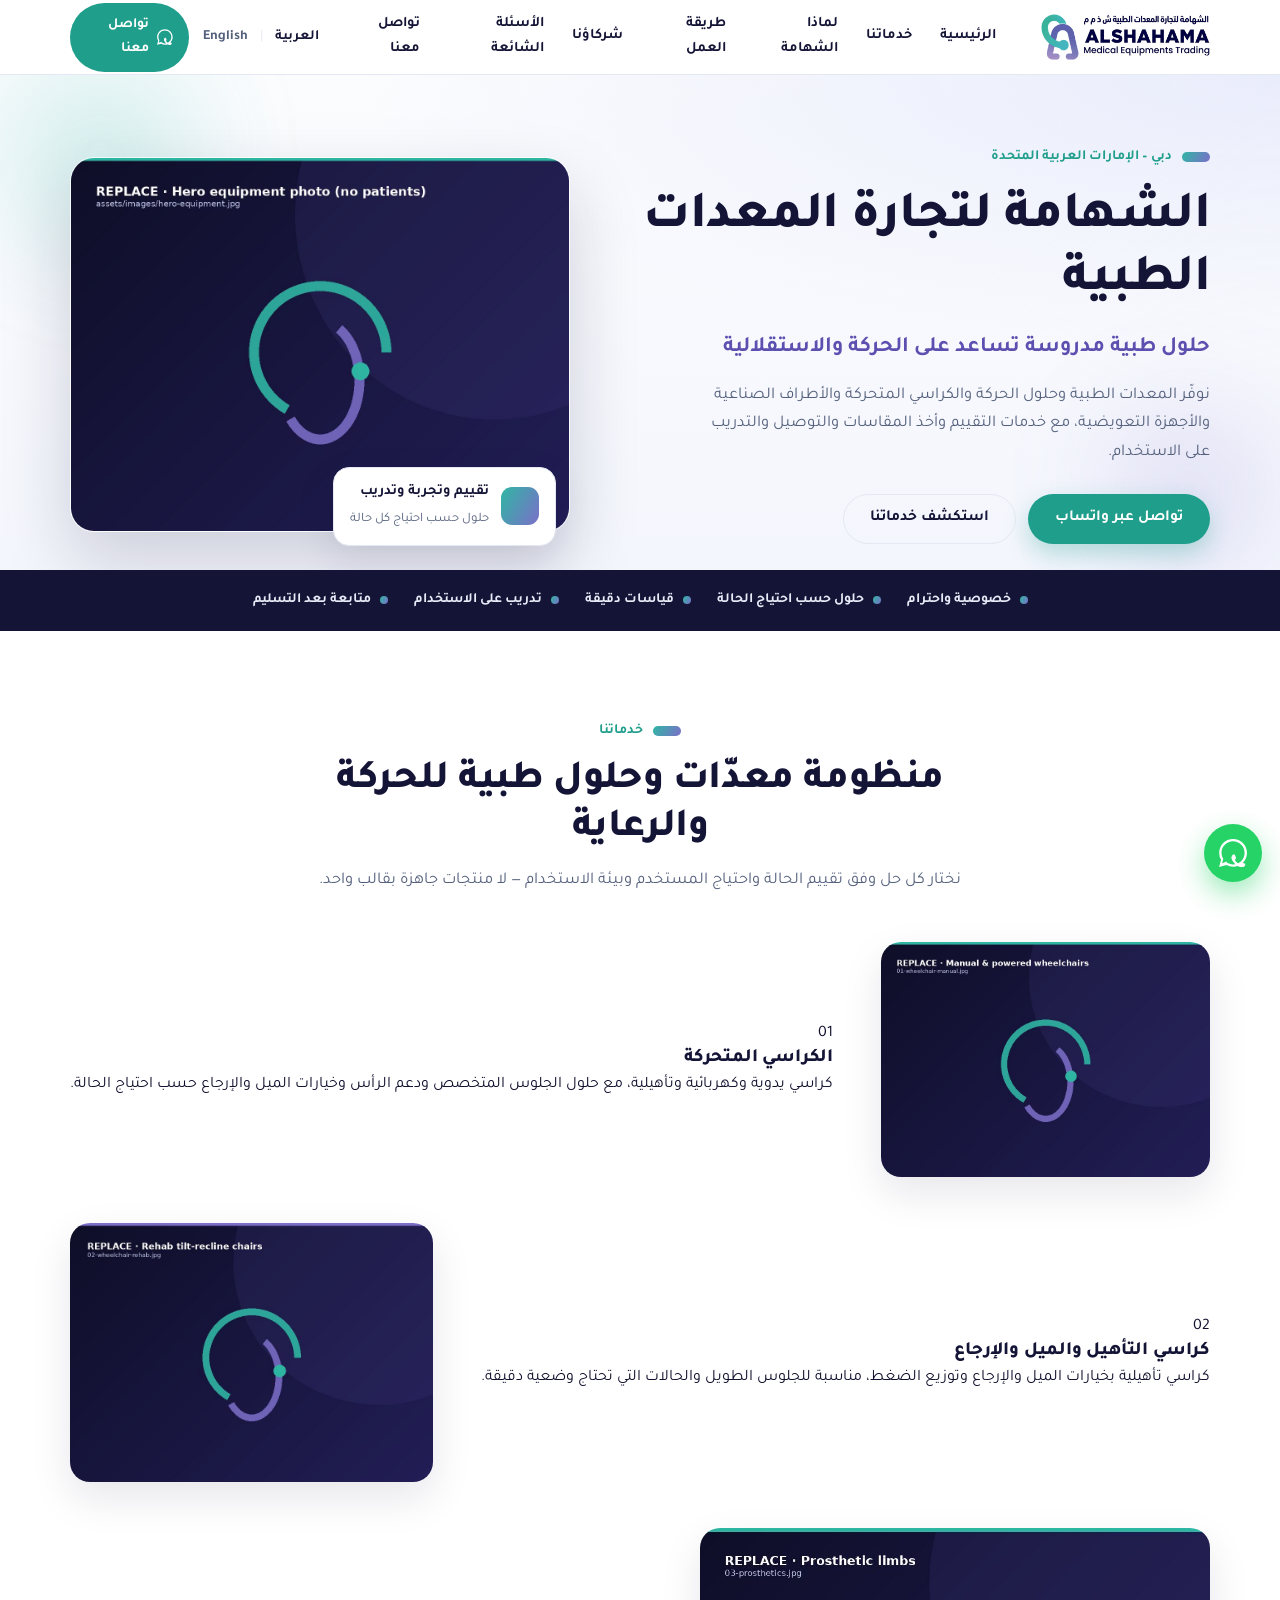
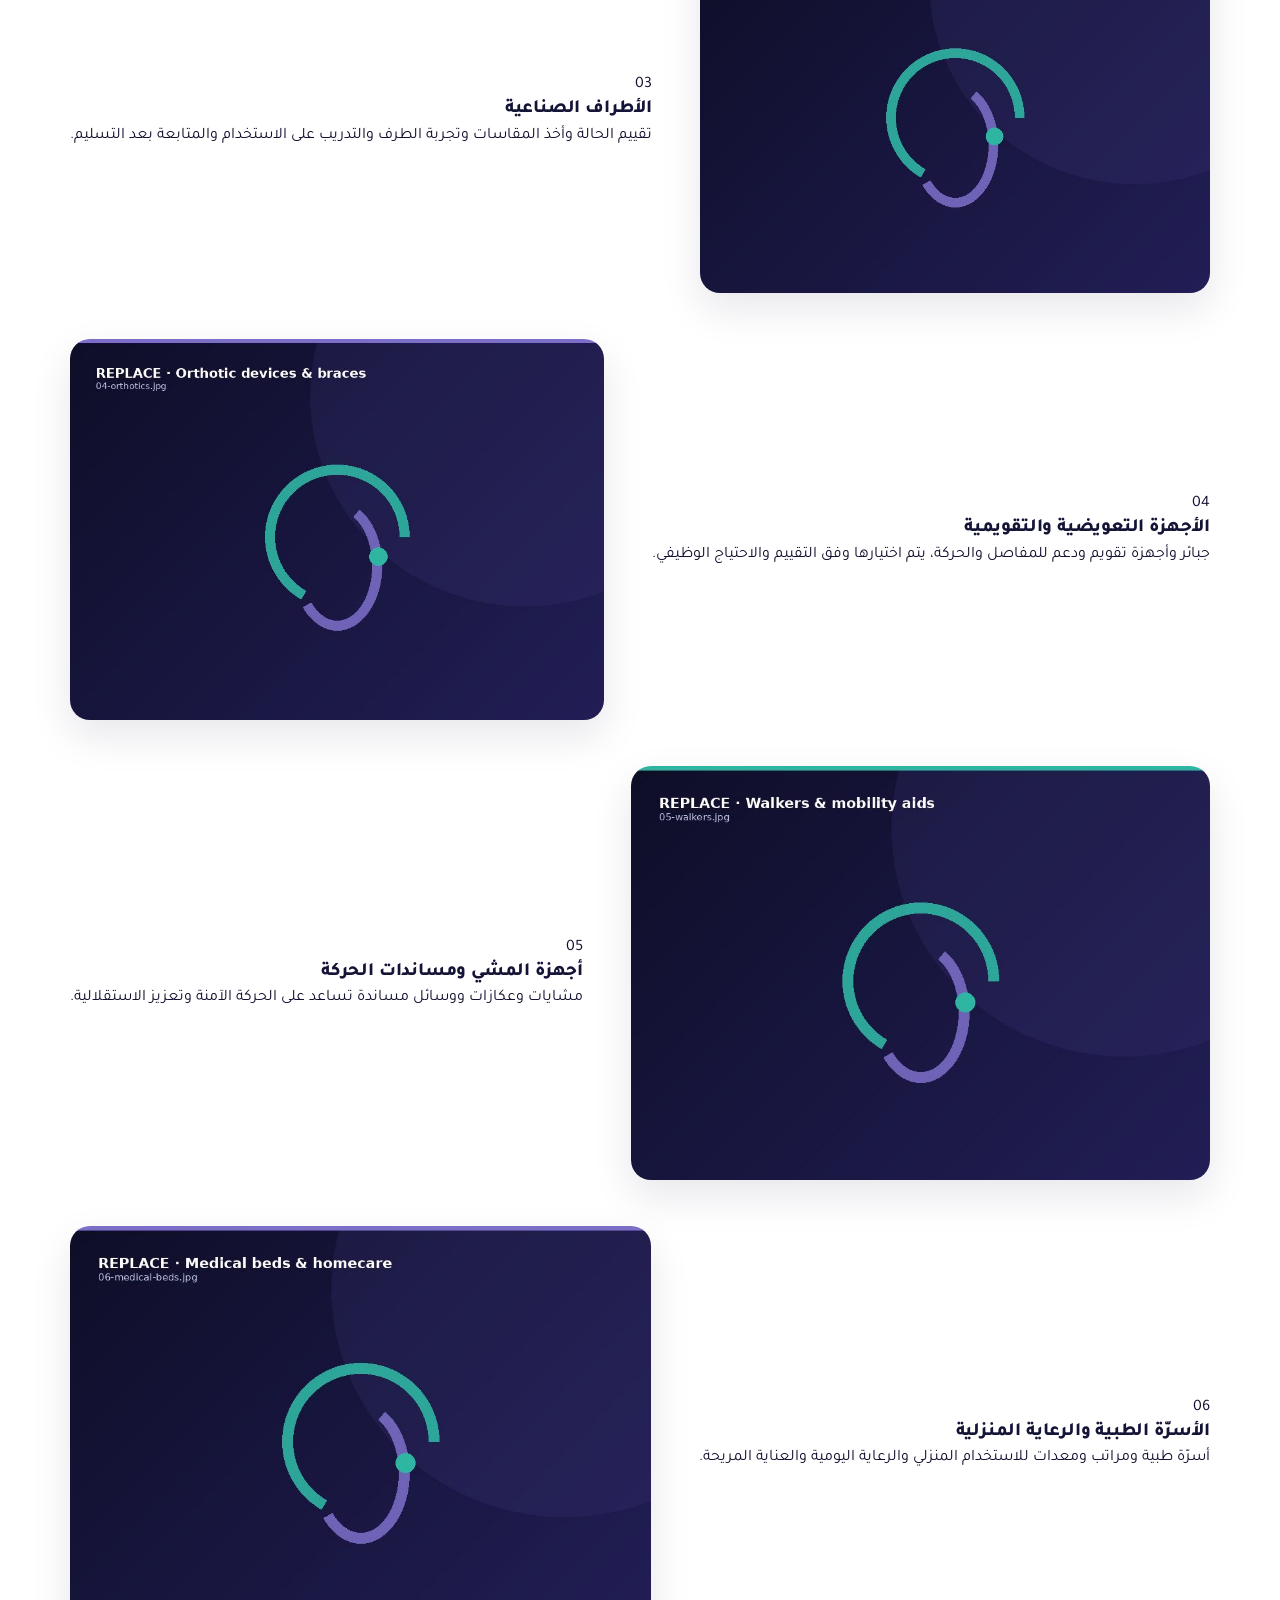
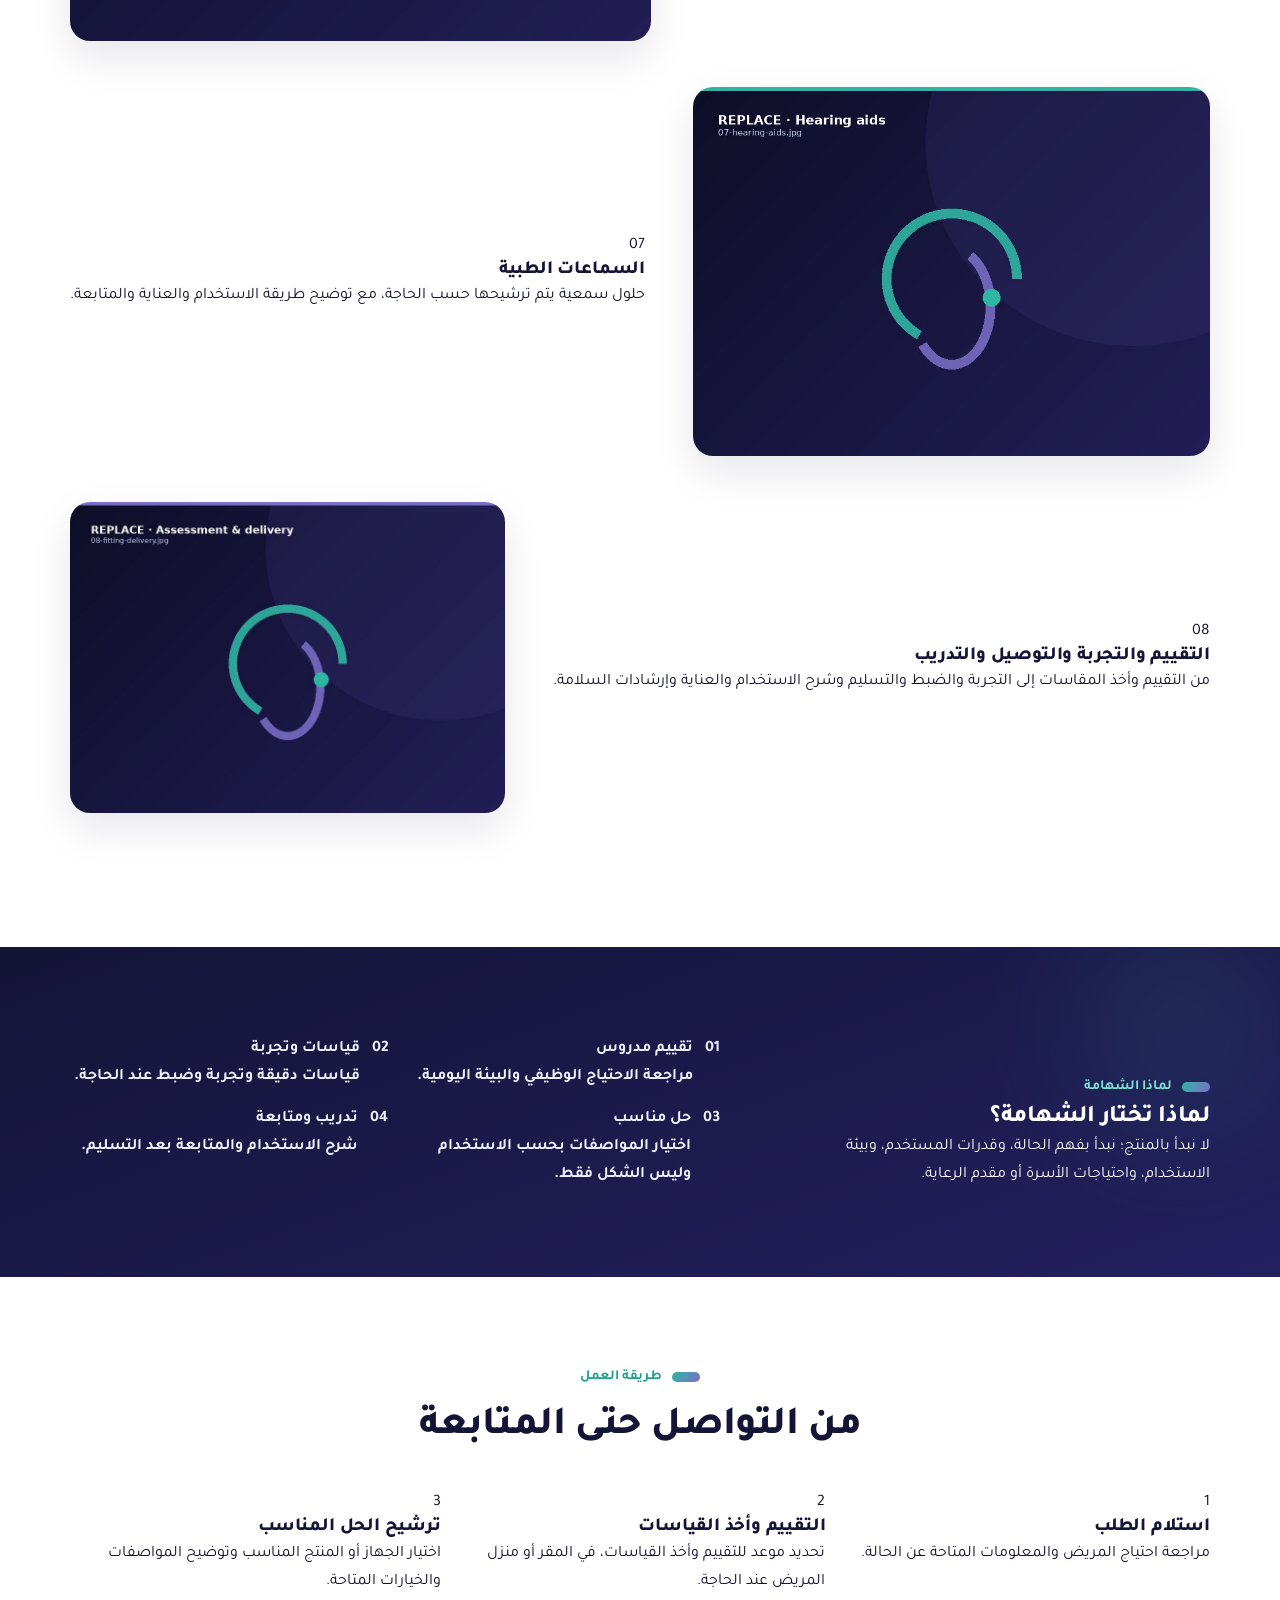
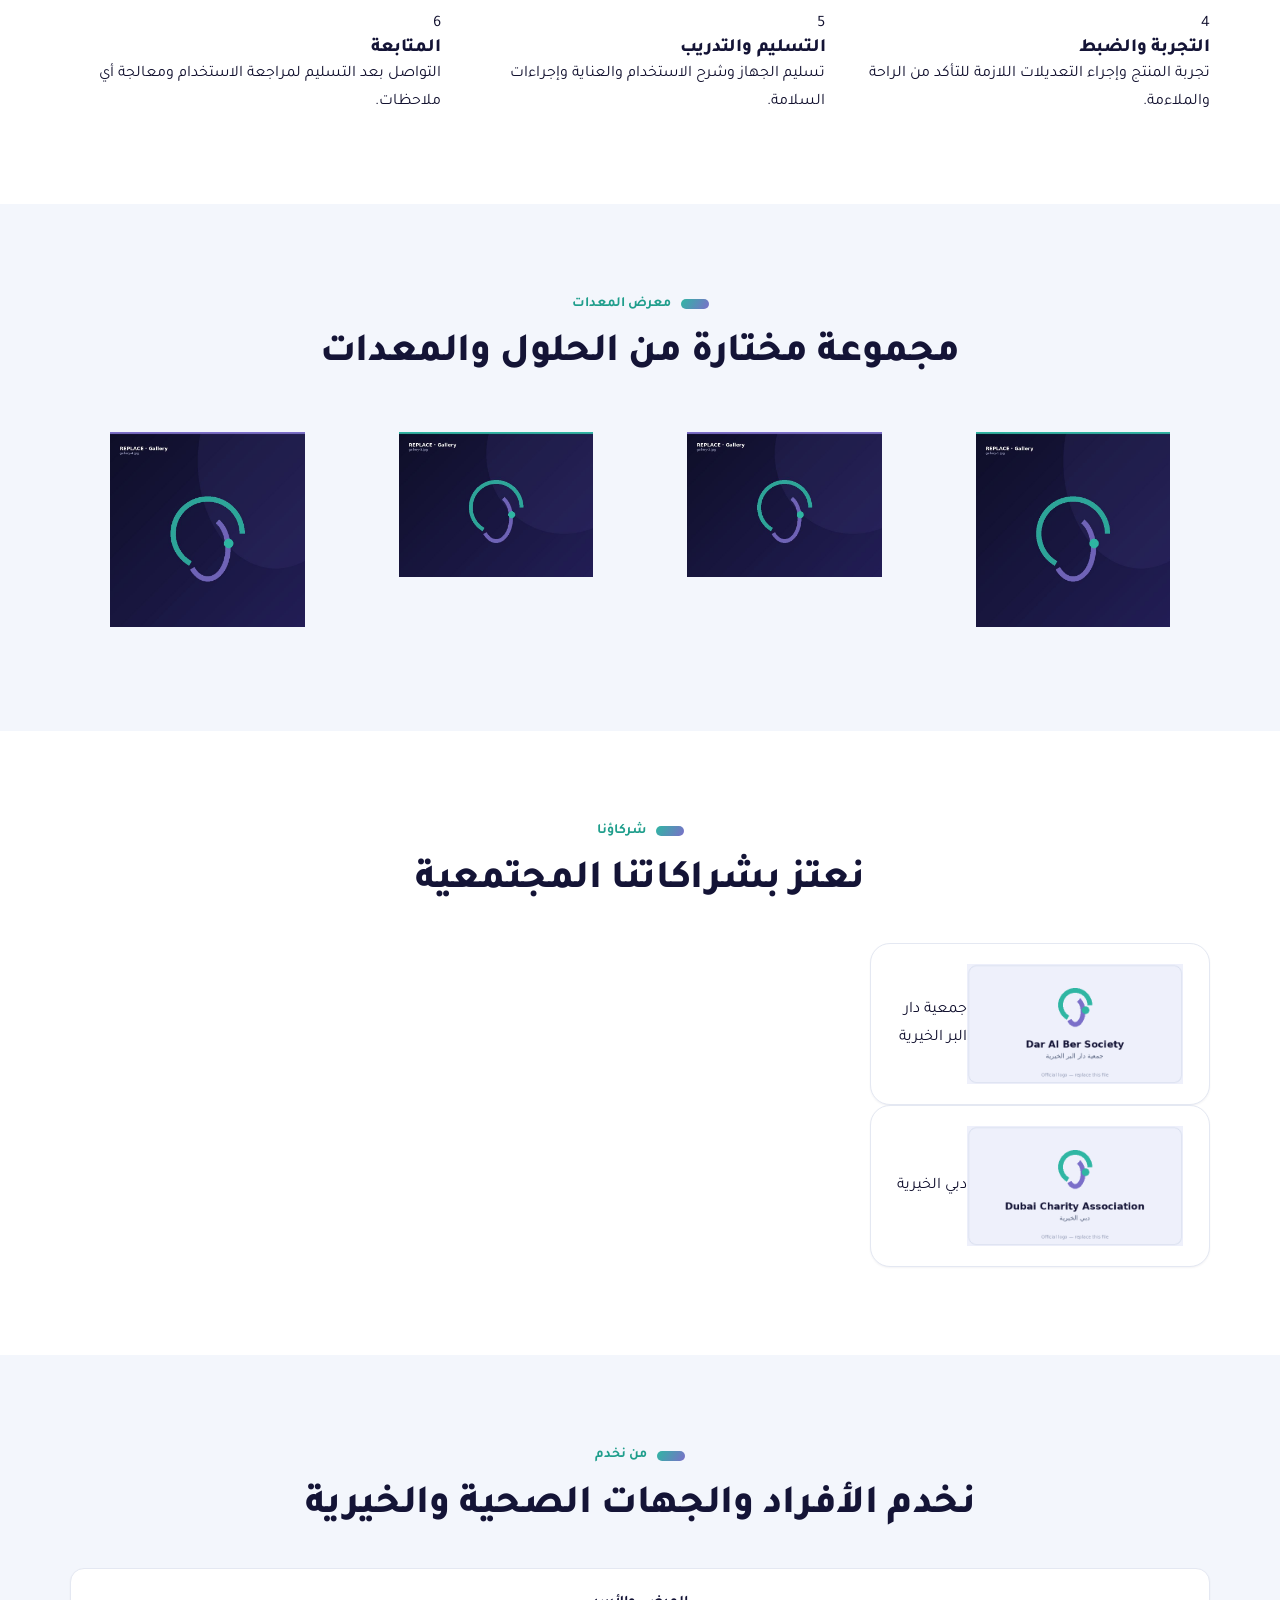
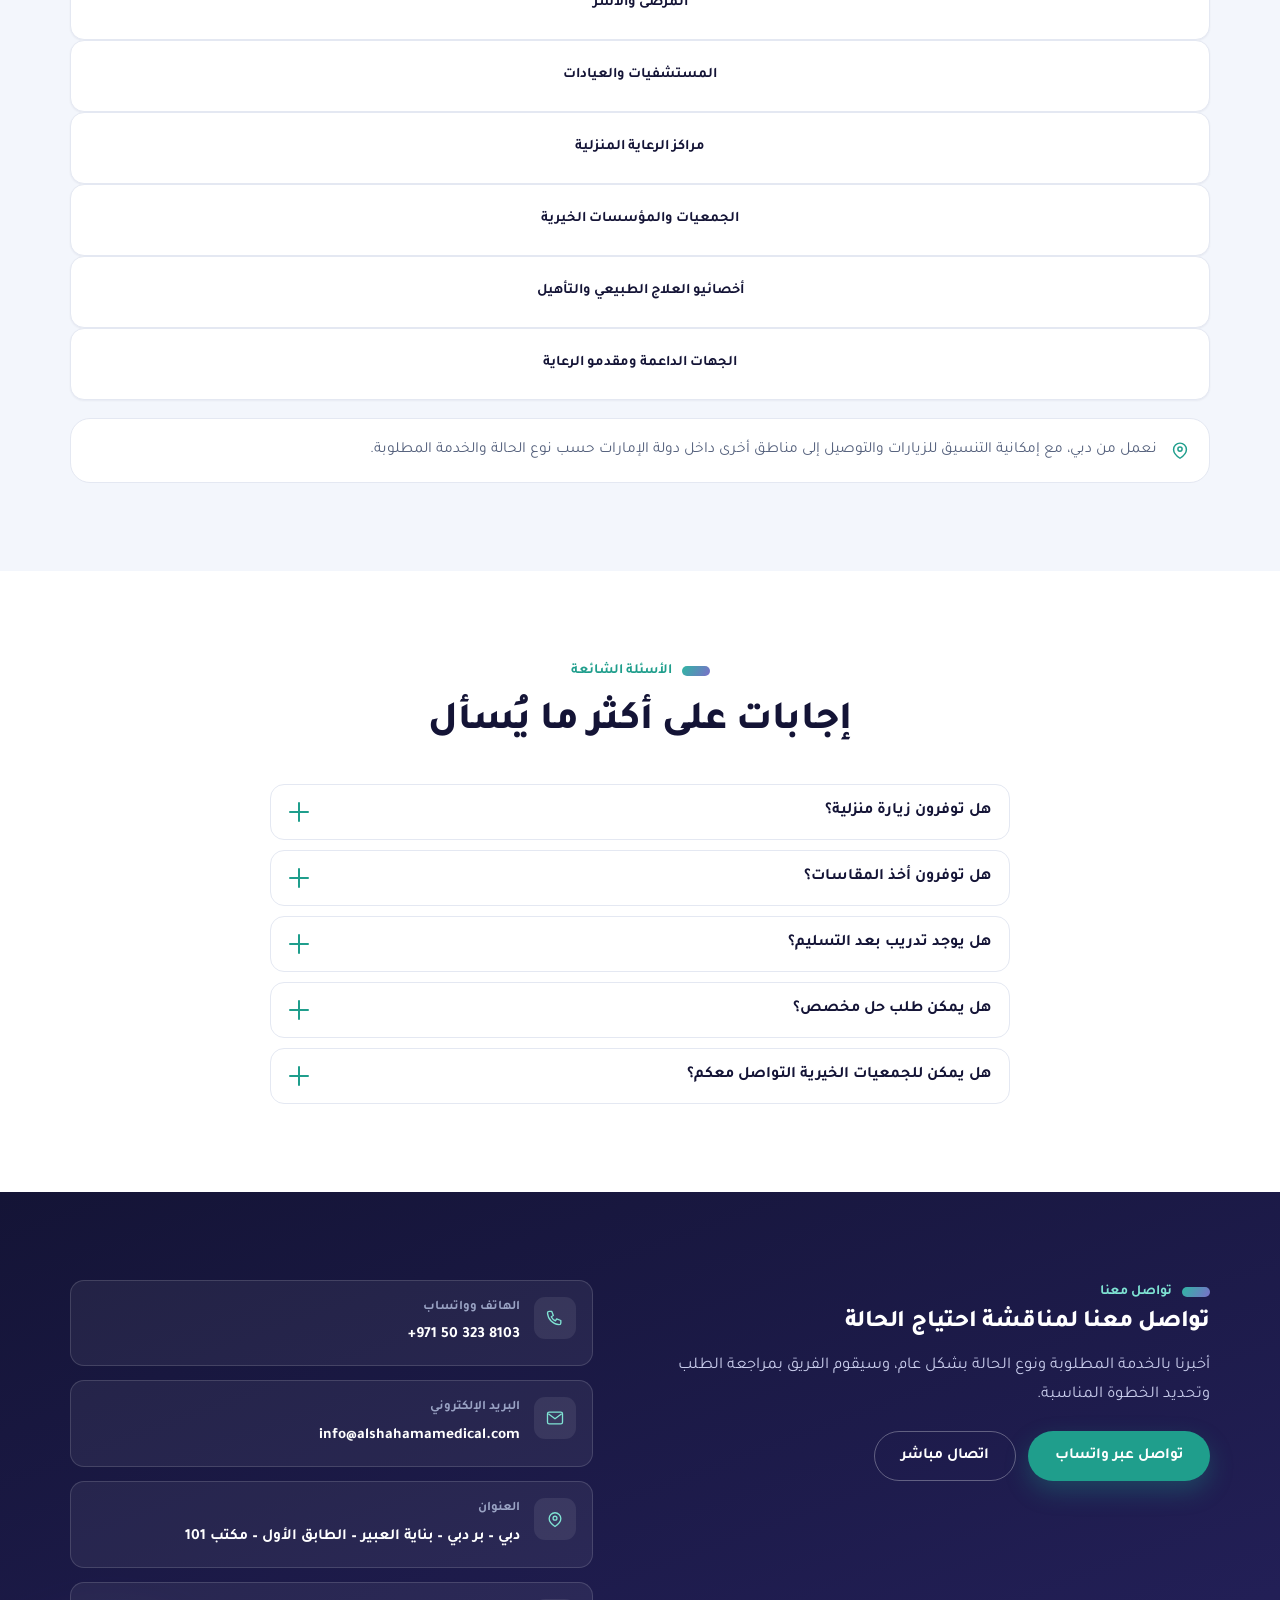
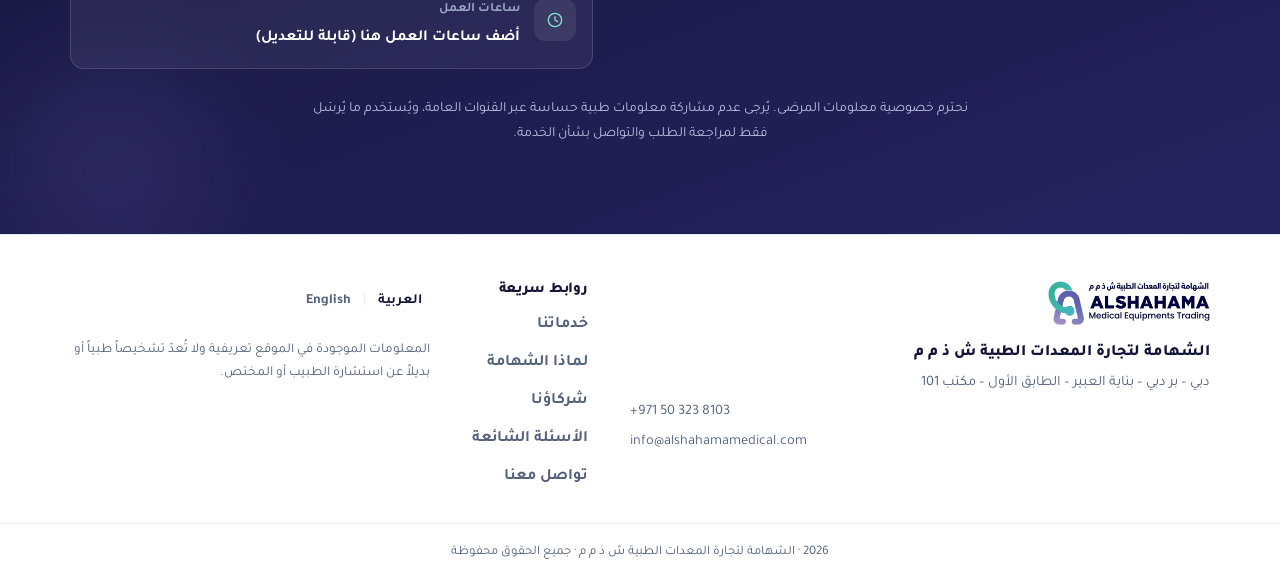
==== commit 45eff165: "Bust cached CSS and JavaScript for premium redesign" ====
--- a/index.html
+++ b/index.html
@@ -31,7 +31,7 @@
 
   <link rel="preload" as="font" type="font/woff2" href="assets/fonts/Tajawal-Bold.woff2" crossorigin />
   <link rel="preload" as="font" type="font/woff2" href="assets/fonts/Tajawal-ExtraBold.woff2" crossorigin />
-  <link rel="stylesheet" href="styles.css" />
+  <link rel="stylesheet" href="styles.css?v=20260620-2" />
 
   <script type="application/ld+json">
   {
@@ -169,87 +169,67 @@
         <header class="sec-head reveal">
           <span class="eyebrow"><span class="arc" aria-hidden="true"></span><span data-i18n="servicesEyebrow">خدماتنا</span></span>
           <h2 data-i18n="servicesH2">منظومة معدّات وحلول طبية للحركة والرعاية</h2>
-          <p class="sec-sub" data-i18n="servicesSub">نختار كل حل وفق تقييم الحالة واحتياج المستخدم وبيئة الاستخدام — لا منتجات جاهزة بقالب واحد.</p>
-        </header>
-      </div>
-
-      <!-- Feature 01 -->
-      <div class="wrap feature reveal">
-        <figure class="feature-media"><img src="assets/images/01-wheelchair-manual.jpg" width="900" height="640" loading="lazy" alt="كراسي متحركة يدوية وكهربائية" data-i18n-alt="svc1alt" /></figure>
-        <div class="feature-body">
-          <span class="idx">01</span>
-          <h3 data-i18n="svc1t">الكراسي المتحركة</h3>
-          <p data-i18n="svc1d">كراسي يدوية وكهربائية وتأهيلية، مع حلول الجلوس المتخصص ودعم الرأس وخيارات الميل والإرجاع حسب احتياج الحالة.</p>
-        </div>
-      </div>
-
-      <!-- Feature 02 reversed -->
-      <div class="wrap feature reverse reveal">
-        <figure class="feature-media"><img src="assets/images/02-wheelchair-rehab.jpg" width="900" height="640" loading="lazy" alt="كراسي التأهيل بخاصية الميل والإرجاع" data-i18n-alt="svc2alt" /></figure>
-        <div class="feature-body">
-          <span class="idx">02</span>
-          <h3 data-i18n="svc2t">كراسي التأهيل والميل والإرجاع</h3>
-          <p data-i18n="svc2d">كراسي تأهيلية بخيارات الميل والإرجاع وتوزيع الضغط، مناسبة للجلوس الطويل والحالات التي تحتاج وضعية دقيقة.</p>
-        </div>
-      </div>
-
-      <!-- Duo 03 / 04 -->
-      <div class="wrap duo">
-        <article class="tile reveal">
-          <figure class="tile-media"><img src="assets/images/03-prosthetics.jpg" width="900" height="640" loading="lazy" alt="أطراف صناعية" data-i18n-alt="svc3alt" /></figure>
-          <div class="tile-body"><span class="idx">03</span><h3 data-i18n="svc3t">الأطراف الصناعية</h3><p data-i18n="svc3d">تقييم الحالة وأخذ المقاسات وتجربة الطرف والتدريب على الاستخدام والمتابعة بعد التسليم.</p></div>
-        </article>
-        <article class="tile reveal">
-          <figure class="tile-media"><img src="assets/images/04-orthotics.jpg" width="900" height="640" loading="lazy" alt="أجهزة تقويمية ودعامات" data-i18n-alt="svc4alt" /></figure>
-          <div class="tile-body"><span class="idx">04</span><h3 data-i18n="svc4t">الأجهزة التعويضية والتقويمية</h3><p data-i18n="svc4d">جبائر وأجهزة تقويم ودعم للمفاصل والحركة، يتم اختيارها وفق التقييم والاحتياج الوظيفي.</p></div>
-        </article>
-      </div>
-
-      <!-- Trio 05 / 06 / 07 -->
-      <div class="wrap trio">
-        <article class="tile reveal">
-          <figure class="tile-media"><img src="assets/images/05-walkers.jpg" width="900" height="640" loading="lazy" alt="مشايات ووسائل مساندة للحركة" data-i18n-alt="svc5alt" /></figure>
-          <div class="tile-body"><span class="idx">05</span><h3 data-i18n="svc5t">أجهزة المشي ومساندات الحركة</h3><p data-i18n="svc5d">مشايات وعكازات ووسائل مساندة تساعد على الحركة الآمنة وتعزيز الاستقلالية.</p></div>
-        </article>
-        <article class="tile reveal">
-          <figure class="tile-media"><img src="assets/images/06-medical-beds.jpg" width="900" height="640" loading="lazy" alt="أسرّة طبية ومعدات رعاية منزلية" data-i18n-alt="svc6alt" /></figure>
-          <div class="tile-body"><span class="idx">06</span><h3 data-i18n="svc6t">الأسرّة الطبية والرعاية المنزلية</h3><p data-i18n="svc6d">أسرّة طبية ومراتب ومعدات للاستخدام المنزلي والرعاية اليومية والعناية المريحة.</p></div>
-        </article>
-        <article class="tile reveal">
-          <figure class="tile-media"><img src="assets/images/07-hearing-aids.jpg" width="900" height="640" loading="lazy" alt="سماعات طبية" data-i18n-alt="svc7alt" /></figure>
-          <div class="tile-body"><span class="idx">07</span><h3 data-i18n="svc7t">السماعات الطبية</h3><p data-i18n="svc7d">حلول سمعية يتم ترشيحها حسب الحاجة، مع توضيح طريقة الاستخدام والعناية والمتابعة.</p></div>
-        </article>
-      </div>
-
-      <!-- Feature 08 -->
-      <div class="wrap feature reveal">
-        <figure class="feature-media"><img src="assets/images/08-fitting-delivery.jpg" width="900" height="640" loading="lazy" alt="التقييم والتجربة والتوصيل والتدريب" data-i18n-alt="svc8alt" /></figure>
-        <div class="feature-body">
-          <span class="idx">08</span>
-          <h3 data-i18n="svc8t">التقييم والتجربة والتوصيل والتدريب</h3>
-          <p data-i18n="svc8d">من التقييم وأخذ المقاسات إلى التجربة والضبط والتسليم وشرح الاستخدام والعناية وإرشادات السلامة.</p>
-        </div>
-      </div>
-    </section>
-
-    <!-- ===== WHY (dark) ===== -->
+          <p class="sec-sub" data-i18n="servicesSub">نختار كل حل وفق تقييم الحالة واحتياج المستخدم وبيئة الاستخدام.</p>
+        </header>
+
+        <div class="editorial">
+          <article class="feature reveal">
+            <figure class="feature-media"><img src="assets/images/01-wheelchair-manual.jpg" width="900" height="640" alt="كراسي متحركة يدوية وكهربائية" data-i18n-alt="svc1alt" /></figure>
+            <div class="feature-copy"><span class="feature-no">01</span><h3 data-i18n="svc1t">الكراسي المتحركة</h3><p data-i18n="svc1d">كراسي يدوية وكهربائية وتأهيلية، مع حلول الجلوس المتخصص ودعم الرأس وخيارات الميل والإرجاع حسب احتياج الحالة.</p></div>
+          </article>
+
+          <article class="feature reverse reveal">
+            <figure class="feature-media"><img src="assets/images/02-wheelchair-rehab.jpg" width="900" height="640" alt="كراسي تأهيلية وميل وإرجاع" data-i18n-alt="svc2alt" /></figure>
+            <div class="feature-copy"><span class="feature-no">02</span><h3 data-i18n="svc2t">كراسي التأهيل والميل والإرجاع</h3><p data-i18n="svc2d">حلول جلوس وتأهيل متقدمة تشمل دعم الرأس، الميل، الإرجاع والتعديلات المناسبة لاحتياج المستخدم.</p></div>
+          </article>
+
+          <article class="feature reveal">
+            <figure class="feature-media"><img src="assets/images/03-prosthetics.jpg" width="900" height="640" alt="أطراف صناعية" data-i18n-alt="svc3alt" /></figure>
+            <div class="feature-copy"><span class="feature-no">03</span><h3 data-i18n="svc3t">الأطراف الصناعية</h3><p data-i18n="svc3d">تقييم الحالة وأخذ المقاسات وتجربة الطرف والتدريب على الاستخدام والمتابعة بعد التسليم.</p></div>
+          </article>
+
+          <article class="feature reverse reveal">
+            <figure class="feature-media"><img src="assets/images/04-orthotics.jpg" width="900" height="640" alt="أجهزة تعويضية وتقويمية" data-i18n-alt="svc4alt" /></figure>
+            <div class="feature-copy"><span class="feature-no">04</span><h3 data-i18n="svc4t">الأجهزة التعويضية والتقويمية</h3><p data-i18n="svc4d">جبائر وأجهزة تقويم ودعم للمفاصل والحركة، يتم اختيارها وفق التقييم والاحتياج الوظيفي.</p></div>
+          </article>
+
+          <article class="feature reveal">
+            <figure class="feature-media"><img src="assets/images/05-walkers.jpg" width="900" height="640" alt="مشايات وأجهزة حركة" data-i18n-alt="svc5alt" /></figure>
+            <div class="feature-copy"><span class="feature-no">05</span><h3 data-i18n="svc5t">المشايات وأجهزة الحركة</h3><p data-i18n="svc5d">مشايات وعكازات وأجهزة مساعدة على الحركة يتم اختيارها حسب احتياج المستخدم وبيئة الاستخدام.</p></div>
+          </article>
+
+          <article class="feature reverse reveal">
+            <figure class="feature-media"><img src="assets/images/06-medical-beds.jpg" width="900" height="640" alt="أسرة ومعدات طبية منزلية" data-i18n-alt="svc6alt" /></figure>
+            <div class="feature-copy"><span class="feature-no">06</span><h3 data-i18n="svc6t">الأسرة والمعدات الطبية المنزلية</h3><p data-i18n="svc6d">أسرة طبية ومعدات ومستلزمات مختارة للاستخدام المنزلي والرعاية اليومية.</p></div>
+          </article>
+
+          <article class="feature reveal">
+            <figure class="feature-media"><img src="assets/images/07-hearing-aids.jpg" width="900" height="640" alt="سماعات طبية" data-i18n-alt="svc7alt" /></figure>
+            <div class="feature-copy"><span class="feature-no">07</span><h3 data-i18n="svc7t">السماعات الطبية</h3><p data-i18n="svc7d">حلول سمعية وسماعات طبية مع التوجيه المناسب بحسب التقييم والاحتياج.</p></div>
+          </article>
+
+          <article class="feature reverse reveal">
+            <figure class="feature-media"><img src="assets/images/08-fitting-delivery.jpg" width="900" height="640" alt="تقييم وتجربة وتسليم وتدريب" data-i18n-alt="svc8alt" /></figure>
+            <div class="feature-copy"><span class="feature-no">08</span><h3 data-i18n="svc8t">التقييم والتجربة والتوصيل والتدريب</h3><p data-i18n="svc8d">تقييم الاحتياج، أخذ القياسات، التجربة والضبط، ثم التوصيل وشرح الاستخدام والعناية وإرشادات السلامة.</p></div>
+          </article>
+        </div>
+      </div>
+    </section>
+
+    <!-- ===== WHY ===== -->
     <section class="sec why" id="why">
       <span class="orb orb-3" aria-hidden="true"></span>
       <div class="wrap why-in">
         <div class="why-copy reveal">
           <span class="eyebrow on-dark"><span class="arc" aria-hidden="true"></span><span data-i18n="whyEyebrow">لماذا الشهامة</span></span>
-          <h2 data-i18n="whyH2">لماذا تختار الشهامة؟</h2>
-          <p class="why-intro" data-i18n="whyIntro">لا نبدأ بالمنتج؛ نبدأ بفهم الحالة، وقدرات المستخدم، وبيئة الاستخدام، واحتياجات الأسرة أو مقدم الرعاية.</p>
-        </div>
-        <ul class="why-list reveal">
-          <li><span class="dot" aria-hidden="true"></span><span data-i18n="why1">تقييم دقيق</span></li>
-          <li><span class="dot" aria-hidden="true"></span><span data-i18n="why2">قياسات وتجربة</span></li>
-          <li><span class="dot" aria-hidden="true"></span><span data-i18n="why3">اختيار حل مناسب</span></li>
-          <li><span class="dot" aria-hidden="true"></span><span data-i18n="why4">شرح واضح للمواصفات</span></li>
-          <li><span class="dot" aria-hidden="true"></span><span data-i18n="why5">تدريب على الاستخدام</span></li>
-          <li><span class="dot" aria-hidden="true"></span><span data-i18n="why6">متابعة بعد التسليم</span></li>
-          <li><span class="dot" aria-hidden="true"></span><span data-i18n="why7">احترام خصوصية المريض</span></li>
-          <li><span class="dot" aria-hidden="true"></span><span data-i18n="why8">التواصل مع الأسرة أو الجهة الداعمة</span></li>
+          <h2 data-i18n="whyH2">نبدأ بفهم الاحتياج، لا بالمنتج</h2>
+          <p data-i18n="whyIntro">نفهم الحالة وقدرات المستخدم وبيئة الاستخدام واحتياجات الأسرة أو مقدم الرعاية، ثم نرشّح الحل الأنسب.</p>
+        </div>
+        <ul class="why-list">
+          <li class="reveal"><span>01</span><div><strong data-i18n="why1t">تقييم مدروس</strong><p data-i18n="why1d">مراجعة الاحتياج الوظيفي والبيئة اليومية.</p></div></li>
+          <li class="reveal"><span>02</span><div><strong data-i18n="why2t">قياسات وتجربة</strong><p data-i18n="why2d">قياسات دقيقة وتجربة وضبط عند الحاجة.</p></div></li>
+          <li class="reveal"><span>03</span><div><strong data-i18n="why3t">حل مناسب</strong><p data-i18n="why3d">اختيار المواصفات بحسب الاستخدام وليس الشكل فقط.</p></div></li>
+          <li class="reveal"><span>04</span><div><strong data-i18n="why4t">تدريب ومتابعة</strong><p data-i18n="why4d">شرح الاستخدام والمتابعة بعد التسليم.</p></div></li>
         </ul>
       </div>
     </section>
@@ -259,15 +239,15 @@
       <div class="wrap">
         <header class="sec-head reveal">
           <span class="eyebrow"><span class="arc" aria-hidden="true"></span><span data-i18n="howEyebrow">طريقة العمل</span></span>
-          <h2 data-i18n="howH2">من التواصل حتى المتابعة</h2>
+          <h2 data-i18n="howH2">من أول تواصل حتى المتابعة</h2>
         </header>
         <ol class="timeline">
-          <li class="tl reveal"><span class="tl-n">1</span><div><h3 data-i18n="how1t">استلام الطلب</h3><p data-i18n="how1d">مراجعة احتياج المريض والمعلومات المتاحة عن الحالة.</p></div></li>
-          <li class="tl reveal"><span class="tl-n">2</span><div><h3 data-i18n="how2t">التقييم وأخذ القياسات</h3><p data-i18n="how2d">تحديد موعد للتقييم وأخذ القياسات، في المقر أو منزل المريض عند الحاجة.</p></div></li>
-          <li class="tl reveal"><span class="tl-n">3</span><div><h3 data-i18n="how3t">ترشيح الحل المناسب</h3><p data-i18n="how3d">اختيار الجهاز أو المنتج المناسب وتوضيح المواصفات والخيارات المتاحة.</p></div></li>
-          <li class="tl reveal"><span class="tl-n">4</span><div><h3 data-i18n="how4t">التجربة والضبط</h3><p data-i18n="how4d">تجربة المنتج وإجراء التعديلات اللازمة للتأكد من الراحة والملاءمة.</p></div></li>
-          <li class="tl reveal"><span class="tl-n">5</span><div><h3 data-i18n="how5t">التسليم والتدريب</h3><p data-i18n="how5d">تسليم الجهاز وشرح الاستخدام والعناية وإجراءات السلامة.</p></div></li>
-          <li class="tl reveal"><span class="tl-n">6</span><div><h3 data-i18n="how6t">المتابعة</h3><p data-i18n="how6d">التواصل بعد التسليم لمراجعة الاستخدام ومعالجة أي ملاحظات.</p></div></li>
+          <li class="reveal"><span class="tl-no">1</span><div><h3 data-i18n="how1t">استلام الطلب</h3><p data-i18n="how1d">مراجعة الاحتياج والمعلومات المتاحة.</p></div></li>
+          <li class="reveal"><span class="tl-no">2</span><div><h3 data-i18n="how2t">التقييم والقياسات</h3><p data-i18n="how2d">تحديد موعد للتقييم وأخذ القياسات.</p></div></li>
+          <li class="reveal"><span class="tl-no">3</span><div><h3 data-i18n="how3t">ترشيح الحل</h3><p data-i18n="how3d">توضيح الخيارات والمواصفات المناسبة.</p></div></li>
+          <li class="reveal"><span class="tl-no">4</span><div><h3 data-i18n="how4t">التجربة والضبط</h3><p data-i18n="how4d">تجربة المنتج وإجراء التعديلات المطلوبة.</p></div></li>
+          <li class="reveal"><span class="tl-no">5</span><div><h3 data-i18n="how5t">التسليم والتدريب</h3><p data-i18n="how5d">تسليم الجهاز وشرح الاستخدام والعناية.</p></div></li>
+          <li class="reveal"><span class="tl-no">6</span><div><h3 data-i18n="how6t">المتابعة</h3><p data-i18n="how6d">مراجعة الاستخدام ومعالجة الملاحظات.</p></div></li>
         </ol>
       </div>
     </section>
@@ -276,30 +256,34 @@
     <section class="sec sec-soft" id="gallery">
       <div class="wrap">
         <header class="sec-head reveal">
-          <span class="eyebrow"><span class="arc" aria-hidden="true"></span><span data-i18n="galEyebrow">معرض المعدات</span></span>
-          <h2 data-i18n="galH2">لمحة عن المعدّات والحلول</h2>
-          <p class="sec-sub" data-i18n="galSub">صور توضيحية لأنواع المعدّات — تُستبدل بصور منتجاتكم الفعلية.</p>
+          <span class="eyebrow"><span class="arc" aria-hidden="true"></span><span data-i18n="galleryEyebrow">معرض المعدات</span></span>
+          <h2 data-i18n="galleryH2">مجموعة مختارة من الحلول والمعدات</h2>
         </header>
         <div class="gallery">
-          <figure class="g g-tall reveal"><img src="assets/images/gallery-1.jpg" width="700" height="700" loading="lazy" alt="كرسي متحرك" data-i18n-alt="gal1alt" /></figure>
-          <figure class="g reveal"><img src="assets/images/gallery-2.jpg" width="700" height="520" loading="lazy" alt="جهاز تقويمي" data-i18n-alt="gal2alt" /></figure>
-          <figure class="g reveal"><img src="assets/images/gallery-3.jpg" width="700" height="520" loading="lazy" alt="جهاز مساندة للحركة" data-i18n-alt="gal3alt" /></figure>
-          <figure class="g g-tall reveal"><img src="assets/images/gallery-4.jpg" width="700" height="700" loading="lazy" alt="معدات رعاية منزلية" data-i18n-alt="gal4alt" /></figure>
+          <figure class="g1 reveal"><img src="assets/images/gallery-1.jpg" width="700" height="700" alt="كرسي متحرك تأهيلي" data-i18n-alt="g1alt" /></figure>
+          <figure class="g2 reveal"><img src="assets/images/gallery-2.jpg" width="700" height="520" alt="طرف صناعي" data-i18n-alt="g2alt" /></figure>
+          <figure class="g3 reveal"><img src="assets/images/gallery-3.jpg" width="700" height="520" alt="جهاز تقويمي" data-i18n-alt="g3alt" /></figure>
+          <figure class="g4 reveal"><img src="assets/images/gallery-4.jpg" width="700" height="700" alt="معدات رعاية منزلية" data-i18n-alt="g4alt" /></figure>
         </div>
       </div>
     </section>
 
     <!-- ===== PARTNERS ===== -->
-    <section class="sec" id="partners">
-      <div class="wrap">
-        <header class="sec-head reveal">
-          <span class="eyebrow"><span class="arc" aria-hidden="true"></span><span data-i18n="partEyebrow">شركاؤنا</span></span>
-          <h2 data-i18n="partH2">شركاؤنا</h2>
-          <p class="sec-sub" data-i18n="partSub">نعمل مع جهات خيرية موثوقة لدعم الحالات المحتاجة.</p>
-        </header>
-        <div class="partners">
-          <figure class="partner reveal"><img src="assets/partners/dar-al-ber.png" width="520" height="300" loading="lazy" alt="جمعية دار البر الخيرية — Dar Al Ber Society" data-i18n-alt="part1alt" /></figure>
-          <figure class="partner reveal"><img src="assets/partners/dubai-charity.png" width="520" height="300" loading="lazy" alt="دبي الخيرية — Dubai Charity Association" data-i18n-alt="part2alt" /></figure>
+    <section class="sec partners" id="partners">
+      <div class="wrap">
+        <header class="sec-head reveal">
+          <span class="eyebrow"><span class="arc" aria-hidden="true"></span><span data-i18n="partnersEyebrow">شركاؤنا</span></span>
+          <h2 data-i18n="partnersH2">نعتز بشراكاتنا المجتمعية</h2>
+        </header>
+        <div class="partner-grid">
+          <figure class="partner reveal">
+            <img src="assets/partners/dar-al-ber.png" width="520" height="300" alt="جمعية دار البر الخيرية" data-i18n-alt="p1alt" />
+            <figcaption data-i18n="p1name">جمعية دار البر الخيرية</figcaption>
+          </figure>
+          <figure class="partner reveal">
+            <img src="assets/partners/dubai-charity.png" width="520" height="300" alt="دبي الخيرية" data-i18n-alt="p2alt" />
+            <figcaption data-i18n="p2name">دبي الخيرية</figcaption>
+          </figure>
         </div>
       </div>
     </section>
@@ -311,7 +295,7 @@
           <span class="eyebrow"><span class="arc" aria-hidden="true"></span><span data-i18n="serveEyebrow">من نخدم</span></span>
           <h2 data-i18n="serveH2">نخدم الأفراد والجهات الصحية والخيرية</h2>
         </header>
-        <div class="serve">
+        <div class="serve-grid">
           <span class="serve-i reveal" data-i18n="serve1">المرضى والأسر</span>
           <span class="serve-i reveal" data-i18n="serve2">المستشفيات والعيادات</span>
           <span class="serve-i reveal" data-i18n="serve3">مراكز الرعاية المنزلية</span>
@@ -434,6 +418,6 @@
     <svg viewBox="0 0 24 24" width="28" height="28" aria-hidden="true"><path d="M.057 24l1.687-6.163a11.867 11.867 0 01-1.587-5.945C.16 5.335 5.5 0 12.066 0a11.82 11.82 0 018.413 3.488 11.82 11.82 0 013.48 8.414c-.003 6.565-5.338 11.9-11.893 11.9a11.9 11.9 0 01-5.688-1.448L.057 24zm6.597-3.807c1.676.995 3.276 1.591 5.392 1.592 5.448 0 9.886-4.434 9.889-9.885.002-5.462-4.415-9.89-9.881-9.892-5.452 0-9.887 4.434-9.889 9.884a9.86 9.86 0 001.51 5.26l-.999 3.648 3.978-1.607zm5.683-6.916l.582.005c.196 0 .463-.073.708.487.252.575.857 1.985.932 2.13.075.146.125.317.025.512-.1.195-.15.317-.296.487-.146.171-.307.382-.439.512-.146.146-.298.304-.128.597.171.292.76 1.255 1.633 2.033 1.123 1.001 2.07 1.311 2.363 1.458.293.146.464.122.635-.073.171-.196.732-.854.927-1.147.195-.293.39-.244.659-.146.268.097 1.706.805 1.999.951.293.146.488.219.561.341.073.121.073.708-.171 1.39-.244.683-1.41 1.305-1.973 1.39-.503.075-1.14.107-1.84-.116-.424-.135-.967-.314-1.663-.615-2.926-1.265-4.836-4.211-4.982-4.406-.146-.195-1.189-1.58-1.189-3.014 0-1.435.756-2.14 1.024-2.433.268-.293.585-.366.78-.366z"/></svg>
   </a>
 
-  <script src="script.js" defer></script>
+  <script src="script.js?v=20260620-2" defer></script>
 </body>
 </html>
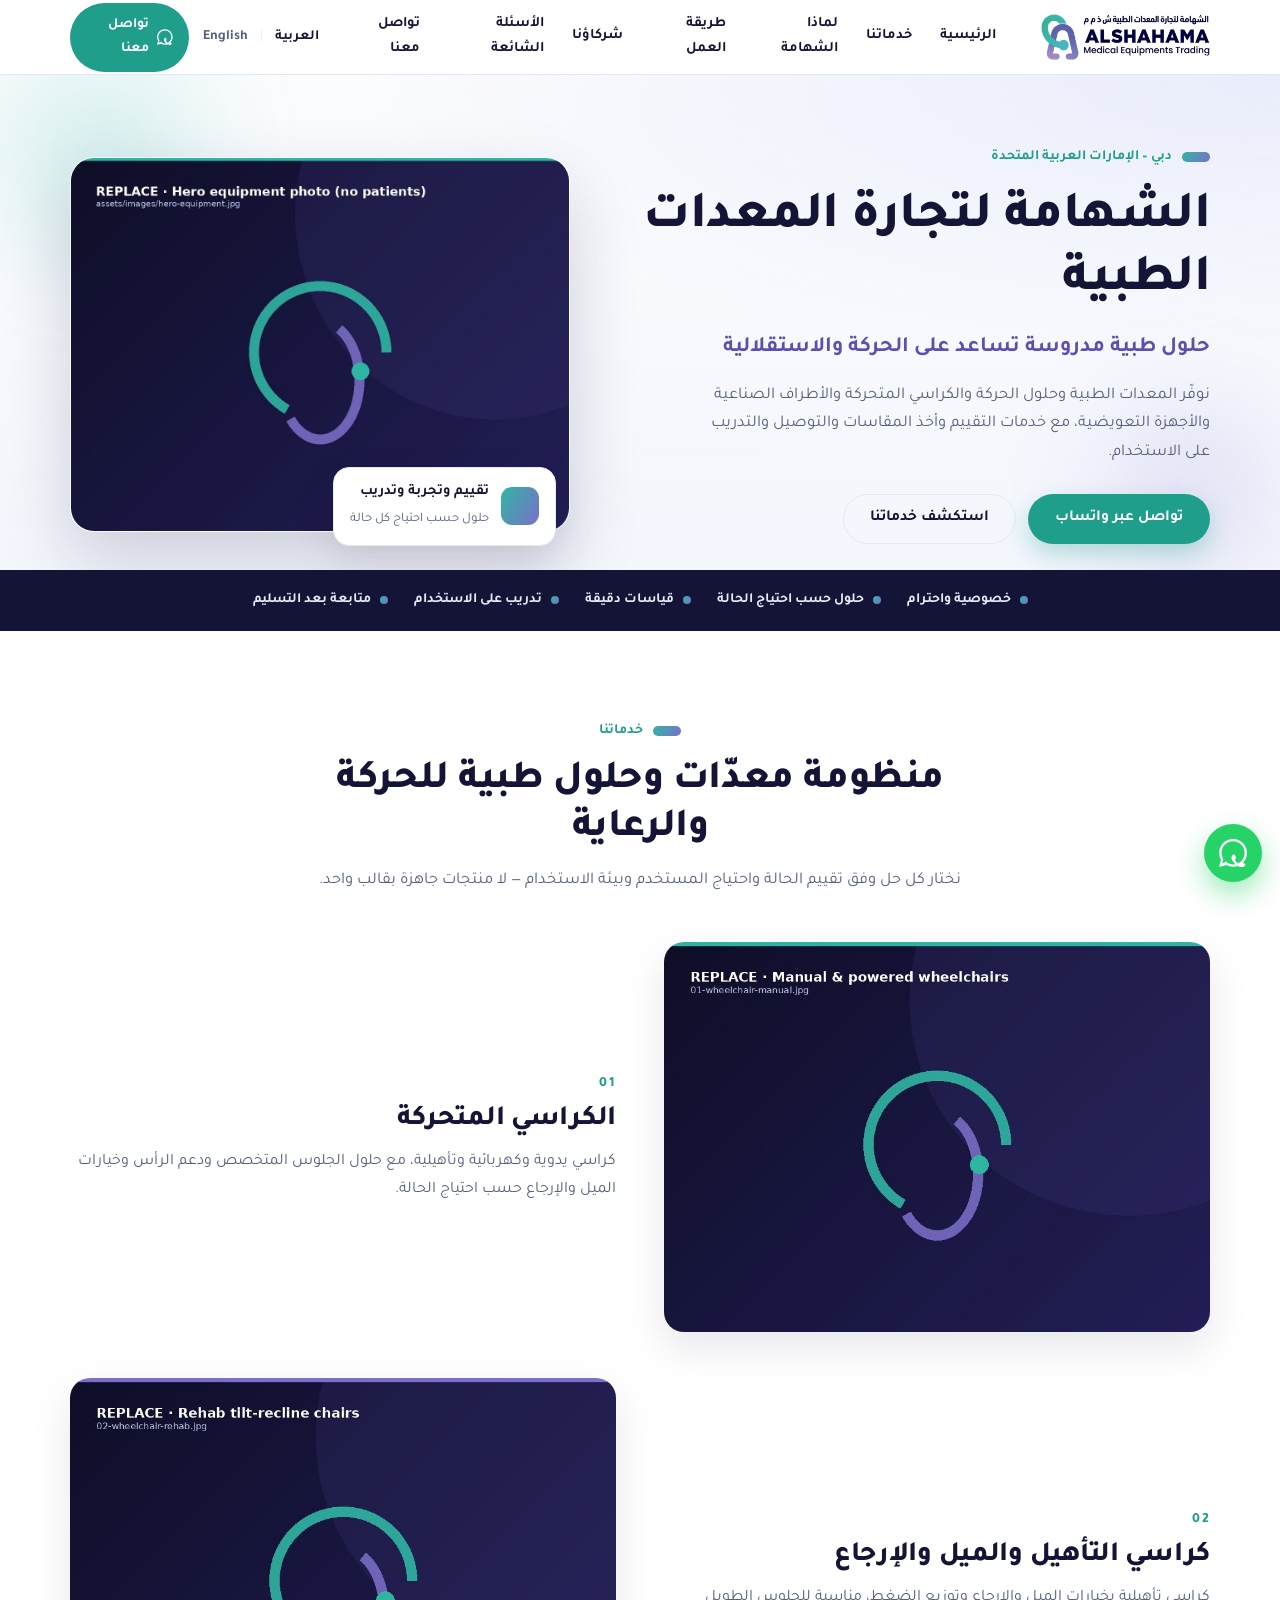
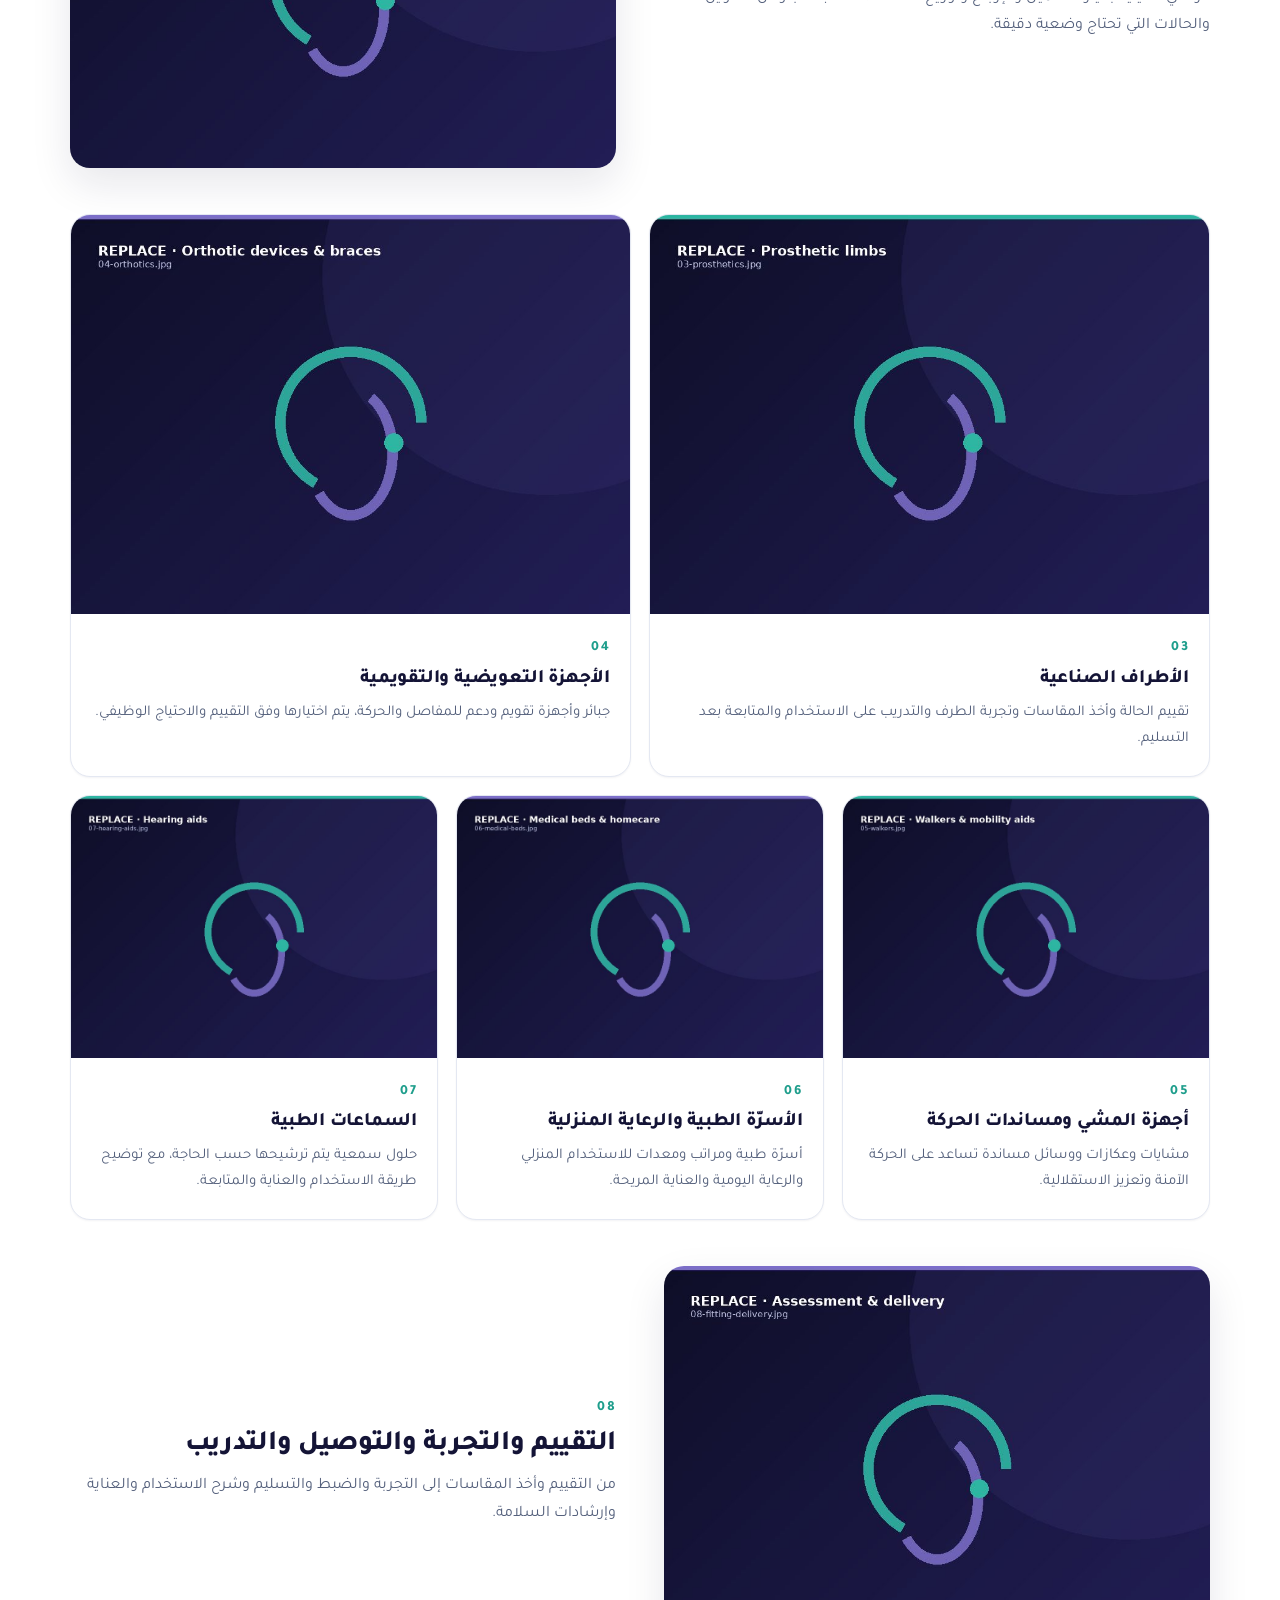
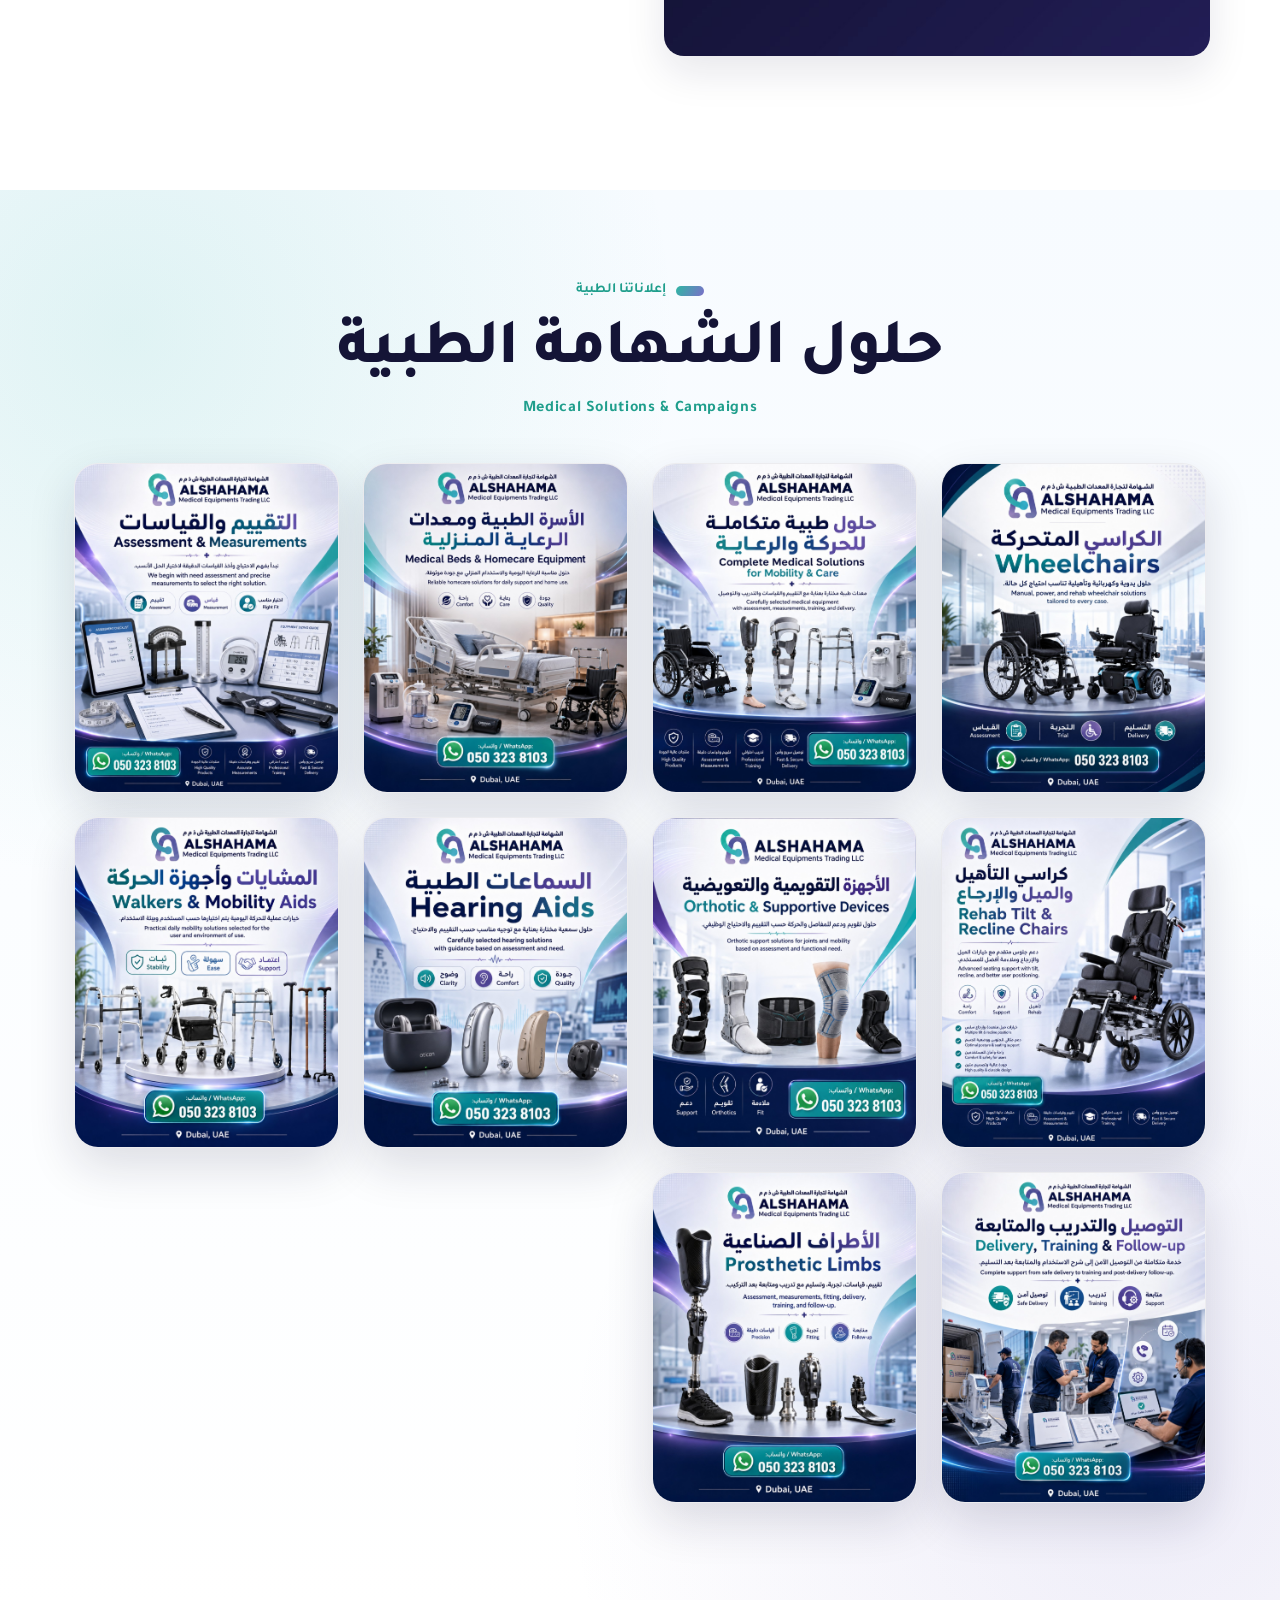
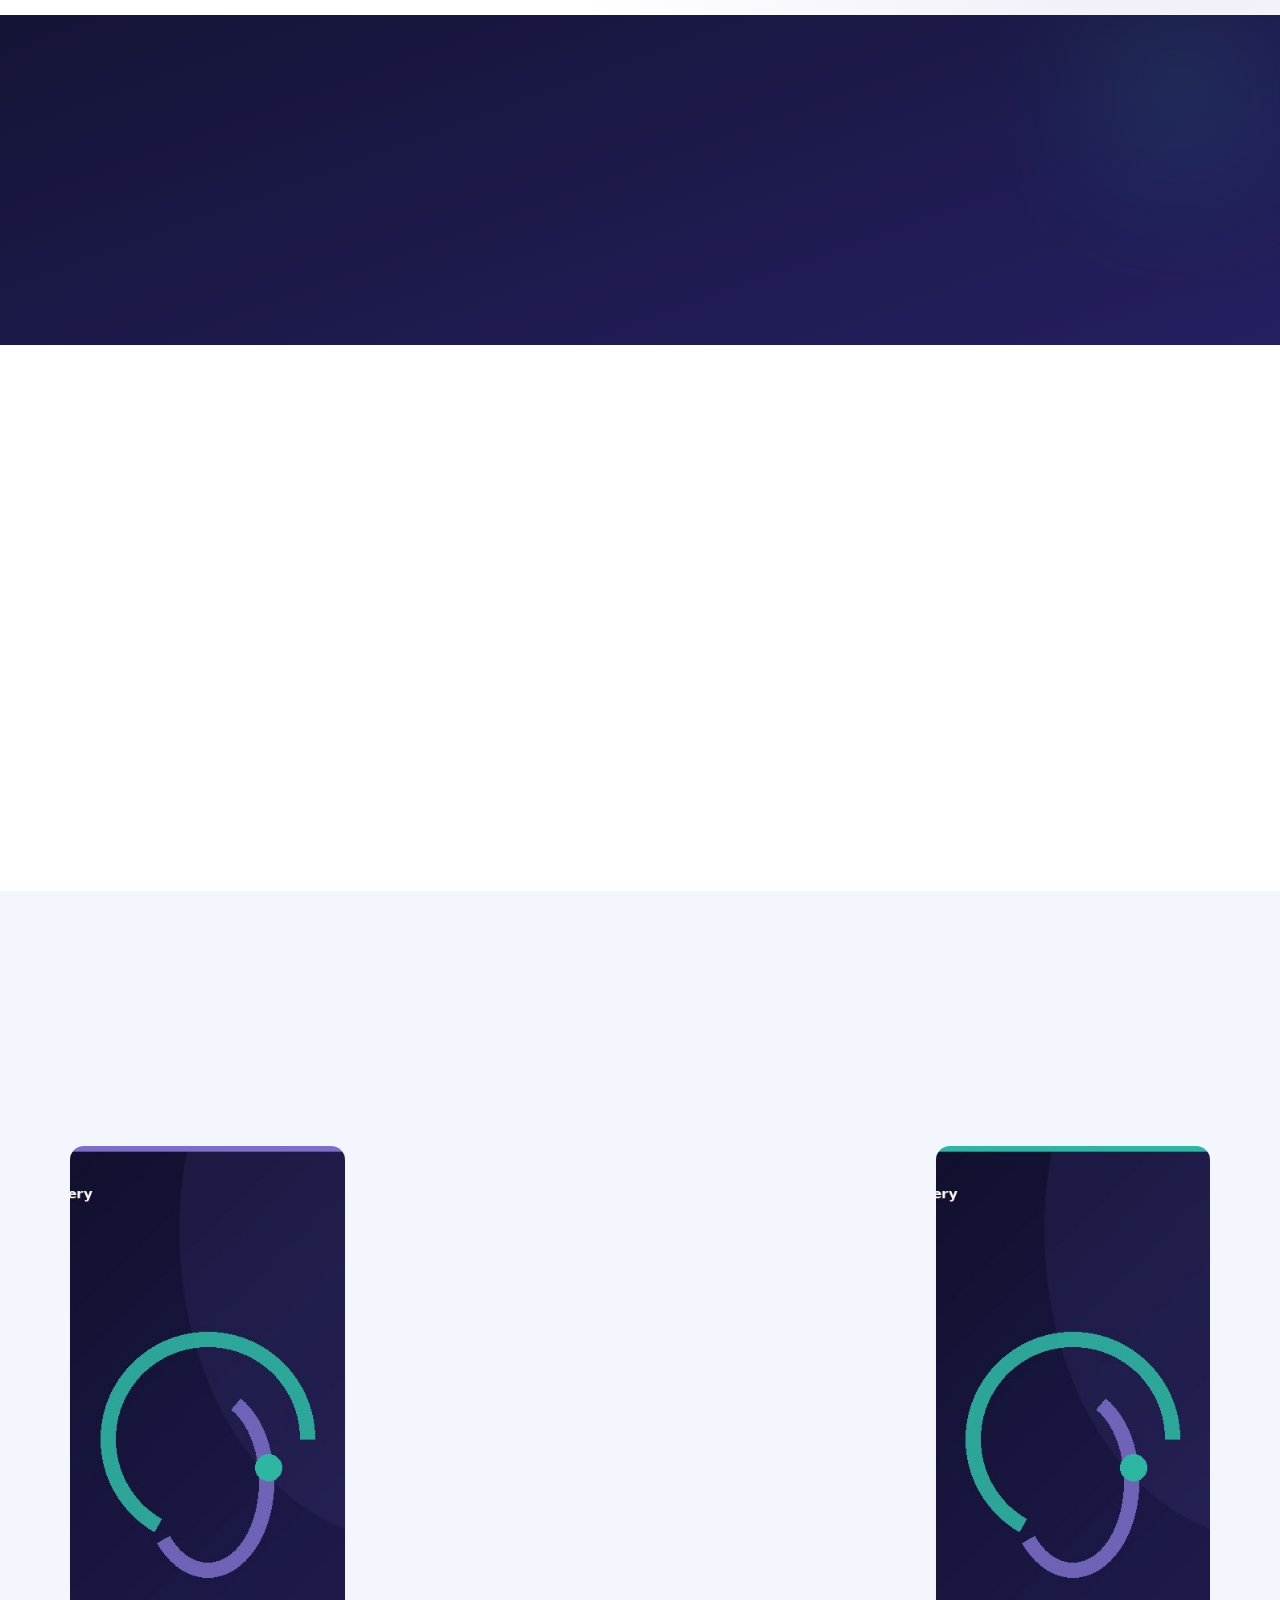
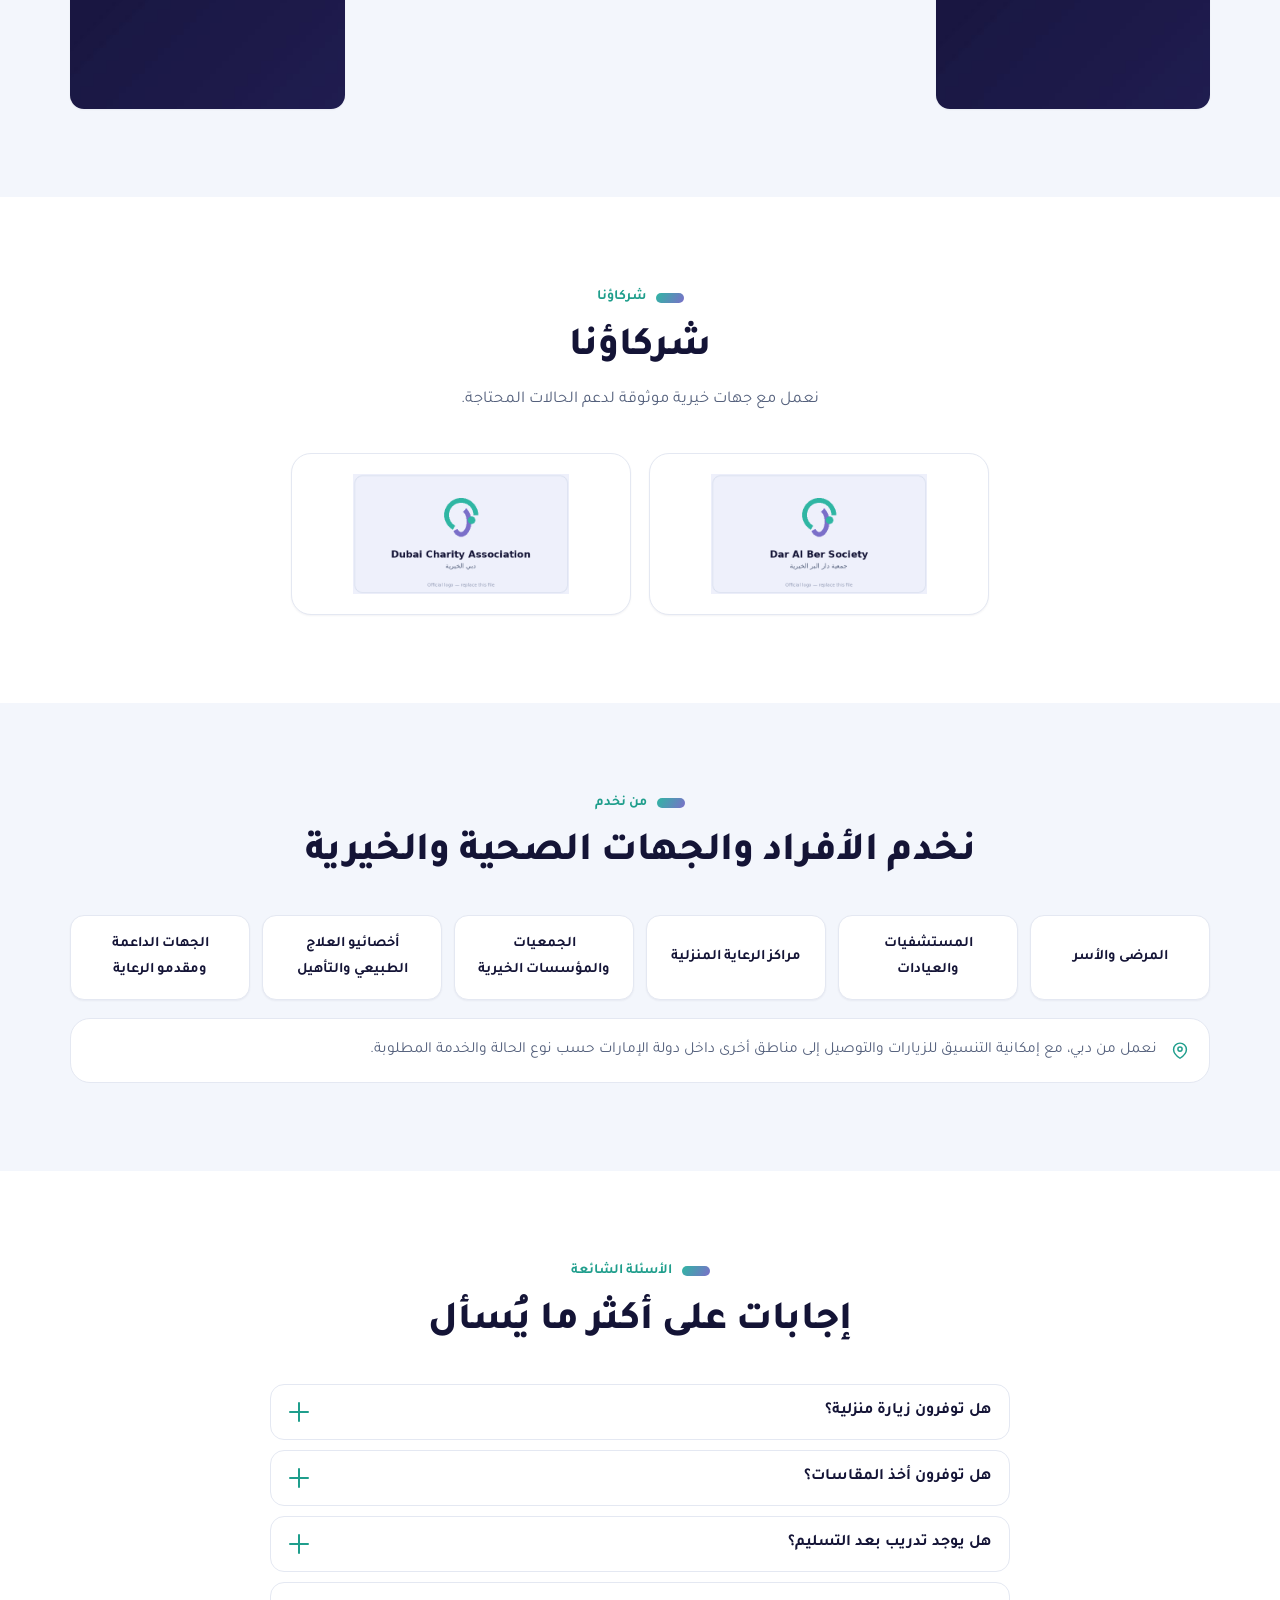
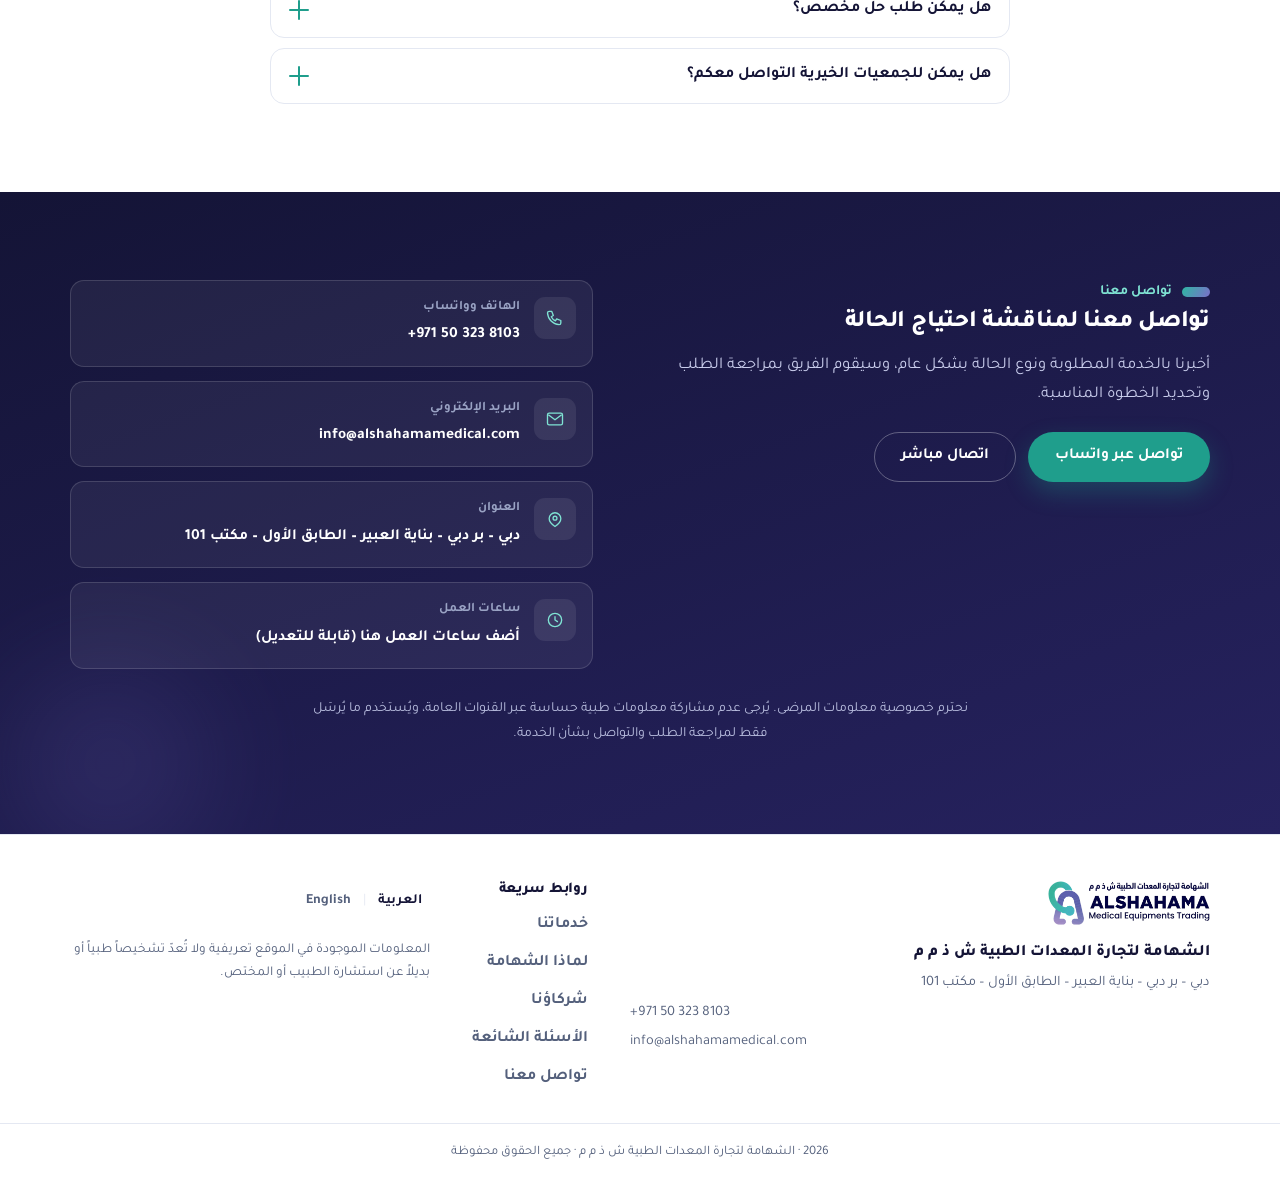
==== commit a00785f1: "Install approved Alshahama website package" ====
--- a/index.html
+++ b/index.html
@@ -31,7 +31,7 @@
 
   <link rel="preload" as="font" type="font/woff2" href="assets/fonts/Tajawal-Bold.woff2" crossorigin />
   <link rel="preload" as="font" type="font/woff2" href="assets/fonts/Tajawal-ExtraBold.woff2" crossorigin />
-  <link rel="stylesheet" href="styles.css?v=20260620-2" />
+  <link rel="stylesheet" href="styles.css?v=20260620-posters" />
 
   <script type="application/ld+json">
   {
@@ -169,67 +169,112 @@
         <header class="sec-head reveal">
           <span class="eyebrow"><span class="arc" aria-hidden="true"></span><span data-i18n="servicesEyebrow">خدماتنا</span></span>
           <h2 data-i18n="servicesH2">منظومة معدّات وحلول طبية للحركة والرعاية</h2>
-          <p class="sec-sub" data-i18n="servicesSub">نختار كل حل وفق تقييم الحالة واحتياج المستخدم وبيئة الاستخدام.</p>
-        </header>
-
-        <div class="editorial">
-          <article class="feature reveal">
-            <figure class="feature-media"><img src="assets/images/01-wheelchair-manual.jpg" width="900" height="640" alt="كراسي متحركة يدوية وكهربائية" data-i18n-alt="svc1alt" /></figure>
-            <div class="feature-copy"><span class="feature-no">01</span><h3 data-i18n="svc1t">الكراسي المتحركة</h3><p data-i18n="svc1d">كراسي يدوية وكهربائية وتأهيلية، مع حلول الجلوس المتخصص ودعم الرأس وخيارات الميل والإرجاع حسب احتياج الحالة.</p></div>
-          </article>
-
-          <article class="feature reverse reveal">
-            <figure class="feature-media"><img src="assets/images/02-wheelchair-rehab.jpg" width="900" height="640" alt="كراسي تأهيلية وميل وإرجاع" data-i18n-alt="svc2alt" /></figure>
-            <div class="feature-copy"><span class="feature-no">02</span><h3 data-i18n="svc2t">كراسي التأهيل والميل والإرجاع</h3><p data-i18n="svc2d">حلول جلوس وتأهيل متقدمة تشمل دعم الرأس، الميل، الإرجاع والتعديلات المناسبة لاحتياج المستخدم.</p></div>
-          </article>
-
-          <article class="feature reveal">
-            <figure class="feature-media"><img src="assets/images/03-prosthetics.jpg" width="900" height="640" alt="أطراف صناعية" data-i18n-alt="svc3alt" /></figure>
-            <div class="feature-copy"><span class="feature-no">03</span><h3 data-i18n="svc3t">الأطراف الصناعية</h3><p data-i18n="svc3d">تقييم الحالة وأخذ المقاسات وتجربة الطرف والتدريب على الاستخدام والمتابعة بعد التسليم.</p></div>
-          </article>
-
-          <article class="feature reverse reveal">
-            <figure class="feature-media"><img src="assets/images/04-orthotics.jpg" width="900" height="640" alt="أجهزة تعويضية وتقويمية" data-i18n-alt="svc4alt" /></figure>
-            <div class="feature-copy"><span class="feature-no">04</span><h3 data-i18n="svc4t">الأجهزة التعويضية والتقويمية</h3><p data-i18n="svc4d">جبائر وأجهزة تقويم ودعم للمفاصل والحركة، يتم اختيارها وفق التقييم والاحتياج الوظيفي.</p></div>
-          </article>
-
-          <article class="feature reveal">
-            <figure class="feature-media"><img src="assets/images/05-walkers.jpg" width="900" height="640" alt="مشايات وأجهزة حركة" data-i18n-alt="svc5alt" /></figure>
-            <div class="feature-copy"><span class="feature-no">05</span><h3 data-i18n="svc5t">المشايات وأجهزة الحركة</h3><p data-i18n="svc5d">مشايات وعكازات وأجهزة مساعدة على الحركة يتم اختيارها حسب احتياج المستخدم وبيئة الاستخدام.</p></div>
-          </article>
-
-          <article class="feature reverse reveal">
-            <figure class="feature-media"><img src="assets/images/06-medical-beds.jpg" width="900" height="640" alt="أسرة ومعدات طبية منزلية" data-i18n-alt="svc6alt" /></figure>
-            <div class="feature-copy"><span class="feature-no">06</span><h3 data-i18n="svc6t">الأسرة والمعدات الطبية المنزلية</h3><p data-i18n="svc6d">أسرة طبية ومعدات ومستلزمات مختارة للاستخدام المنزلي والرعاية اليومية.</p></div>
-          </article>
-
-          <article class="feature reveal">
-            <figure class="feature-media"><img src="assets/images/07-hearing-aids.jpg" width="900" height="640" alt="سماعات طبية" data-i18n-alt="svc7alt" /></figure>
-            <div class="feature-copy"><span class="feature-no">07</span><h3 data-i18n="svc7t">السماعات الطبية</h3><p data-i18n="svc7d">حلول سمعية وسماعات طبية مع التوجيه المناسب بحسب التقييم والاحتياج.</p></div>
-          </article>
-
-          <article class="feature reverse reveal">
-            <figure class="feature-media"><img src="assets/images/08-fitting-delivery.jpg" width="900" height="640" alt="تقييم وتجربة وتسليم وتدريب" data-i18n-alt="svc8alt" /></figure>
-            <div class="feature-copy"><span class="feature-no">08</span><h3 data-i18n="svc8t">التقييم والتجربة والتوصيل والتدريب</h3><p data-i18n="svc8d">تقييم الاحتياج، أخذ القياسات، التجربة والضبط، ثم التوصيل وشرح الاستخدام والعناية وإرشادات السلامة.</p></div>
-          </article>
-        </div>
-      </div>
-    </section>
-
-    <!-- ===== WHY ===== -->
+          <p class="sec-sub" data-i18n="servicesSub">نختار كل حل وفق تقييم الحالة واحتياج المستخدم وبيئة الاستخدام — لا منتجات جاهزة بقالب واحد.</p>
+        </header>
+      </div>
+
+      <!-- Feature 01 -->
+      <div class="wrap feature reveal">
+        <figure class="feature-media"><img src="assets/images/01-wheelchair-manual.jpg" width="900" height="640" loading="lazy" alt="كراسي متحركة يدوية وكهربائية" data-i18n-alt="svc1alt" /></figure>
+        <div class="feature-body">
+          <span class="idx">01</span>
+          <h3 data-i18n="svc1t">الكراسي المتحركة</h3>
+          <p data-i18n="svc1d">كراسي يدوية وكهربائية وتأهيلية، مع حلول الجلوس المتخصص ودعم الرأس وخيارات الميل والإرجاع حسب احتياج الحالة.</p>
+        </div>
+      </div>
+
+      <!-- Feature 02 reversed -->
+      <div class="wrap feature reverse reveal">
+        <figure class="feature-media"><img src="assets/images/02-wheelchair-rehab.jpg" width="900" height="640" loading="lazy" alt="كراسي التأهيل بخاصية الميل والإرجاع" data-i18n-alt="svc2alt" /></figure>
+        <div class="feature-body">
+          <span class="idx">02</span>
+          <h3 data-i18n="svc2t">كراسي التأهيل والميل والإرجاع</h3>
+          <p data-i18n="svc2d">كراسي تأهيلية بخيارات الميل والإرجاع وتوزيع الضغط، مناسبة للجلوس الطويل والحالات التي تحتاج وضعية دقيقة.</p>
+        </div>
+      </div>
+
+      <!-- Duo 03 / 04 -->
+      <div class="wrap duo">
+        <article class="tile reveal">
+          <figure class="tile-media"><img src="assets/images/03-prosthetics.jpg" width="900" height="640" loading="lazy" alt="أطراف صناعية" data-i18n-alt="svc3alt" /></figure>
+          <div class="tile-body"><span class="idx">03</span><h3 data-i18n="svc3t">الأطراف الصناعية</h3><p data-i18n="svc3d">تقييم الحالة وأخذ المقاسات وتجربة الطرف والتدريب على الاستخدام والمتابعة بعد التسليم.</p></div>
+        </article>
+        <article class="tile reveal">
+          <figure class="tile-media"><img src="assets/images/04-orthotics.jpg" width="900" height="640" loading="lazy" alt="أجهزة تقويمية ودعامات" data-i18n-alt="svc4alt" /></figure>
+          <div class="tile-body"><span class="idx">04</span><h3 data-i18n="svc4t">الأجهزة التعويضية والتقويمية</h3><p data-i18n="svc4d">جبائر وأجهزة تقويم ودعم للمفاصل والحركة، يتم اختيارها وفق التقييم والاحتياج الوظيفي.</p></div>
+        </article>
+      </div>
+
+      <!-- Trio 05 / 06 / 07 -->
+      <div class="wrap trio">
+        <article class="tile reveal">
+          <figure class="tile-media"><img src="assets/images/05-walkers.jpg" width="900" height="640" loading="lazy" alt="مشايات ووسائل مساندة للحركة" data-i18n-alt="svc5alt" /></figure>
+          <div class="tile-body"><span class="idx">05</span><h3 data-i18n="svc5t">أجهزة المشي ومساندات الحركة</h3><p data-i18n="svc5d">مشايات وعكازات ووسائل مساندة تساعد على الحركة الآمنة وتعزيز الاستقلالية.</p></div>
+        </article>
+        <article class="tile reveal">
+          <figure class="tile-media"><img src="assets/images/06-medical-beds.jpg" width="900" height="640" loading="lazy" alt="أسرّة طبية ومعدات رعاية منزلية" data-i18n-alt="svc6alt" /></figure>
+          <div class="tile-body"><span class="idx">06</span><h3 data-i18n="svc6t">الأسرّة الطبية والرعاية المنزلية</h3><p data-i18n="svc6d">أسرّة طبية ومراتب ومعدات للاستخدام المنزلي والرعاية اليومية والعناية المريحة.</p></div>
+        </article>
+        <article class="tile reveal">
+          <figure class="tile-media"><img src="assets/images/07-hearing-aids.jpg" width="900" height="640" loading="lazy" alt="سماعات طبية" data-i18n-alt="svc7alt" /></figure>
+          <div class="tile-body"><span class="idx">07</span><h3 data-i18n="svc7t">السماعات الطبية</h3><p data-i18n="svc7d">حلول سمعية يتم ترشيحها حسب الحاجة، مع توضيح طريقة الاستخدام والعناية والمتابعة.</p></div>
+        </article>
+      </div>
+
+      <!-- Feature 08 -->
+      <div class="wrap feature reveal">
+        <figure class="feature-media"><img src="assets/images/08-fitting-delivery.jpg" width="900" height="640" loading="lazy" alt="التقييم والتجربة والتوصيل والتدريب" data-i18n-alt="svc8alt" /></figure>
+        <div class="feature-body">
+          <span class="idx">08</span>
+          <h3 data-i18n="svc8t">التقييم والتجربة والتوصيل والتدريب</h3>
+          <p data-i18n="svc8d">من التقييم وأخذ المقاسات إلى التجربة والضبط والتسليم وشرح الاستخدام والعناية وإرشادات السلامة.</p>
+        </div>
+      </div>
+    </section>
+
+
+    <!-- ===== MEDICAL POSTERS ===== -->
+    <section class="sec poster-showcase" id="posters">
+      <div class="wrap">
+        <header class="poster-head reveal">
+          <span class="eyebrow"><span class="arc" aria-hidden="true"></span><span>إعلاناتنا الطبية</span></span>
+          <h2>حلول الشهامة الطبية</h2>
+          <p>Medical Solutions & Campaigns</p>
+        </header>
+        <div class="poster-strip" aria-label="إعلانات وحلول الشهامة الطبية">
+          <a class="poster-card reveal" href="assets/posters/01-wheelchairs.png" target="_blank" rel="noopener"><img loading="lazy" src="assets/posters/01-wheelchairs.png" width="1229" height="1536" alt="الكراسي المتحركة" /></a>
+          <a class="poster-card reveal" href="assets/posters/02-complete-solutions.png" target="_blank" rel="noopener"><img loading="lazy" src="assets/posters/02-complete-solutions.png" width="1229" height="1536" alt="حلول طبية متكاملة للحركة والرعاية" /></a>
+          <a class="poster-card reveal" href="assets/posters/03-homecare.png" target="_blank" rel="noopener"><img loading="lazy" src="assets/posters/03-homecare.png" width="1229" height="1536" alt="الأسرة الطبية ومعدات الرعاية المنزلية" /></a>
+          <a class="poster-card reveal" href="assets/posters/04-assessment.png" target="_blank" rel="noopener"><img loading="lazy" src="assets/posters/04-assessment.png" width="1229" height="1536" alt="التقييم والقياسات" /></a>
+          <a class="poster-card reveal" href="assets/posters/05-rehab-tilt-recline.png" target="_blank" rel="noopener"><img loading="lazy" src="assets/posters/05-rehab-tilt-recline.png" width="1229" height="1536" alt="كراسي التأهيل والميل والإرجاع" /></a>
+          <a class="poster-card reveal" href="assets/posters/06-orthotics.png" target="_blank" rel="noopener"><img loading="lazy" src="assets/posters/06-orthotics.png" width="1229" height="1536" alt="الأجهزة التقويمية والتعويضية" /></a>
+          <a class="poster-card reveal" href="assets/posters/07-hearing-aids.png" target="_blank" rel="noopener"><img loading="lazy" src="assets/posters/07-hearing-aids.png" width="1229" height="1536" alt="السماعات الطبية" /></a>
+          <a class="poster-card reveal" href="assets/posters/08-walkers.png" target="_blank" rel="noopener"><img loading="lazy" src="assets/posters/08-walkers.png" width="1229" height="1536" alt="المشايات وأجهزة الحركة" /></a>
+          <a class="poster-card reveal" href="assets/posters/09-delivery-training.png" target="_blank" rel="noopener"><img loading="lazy" src="assets/posters/09-delivery-training.png" width="1229" height="1536" alt="التوصيل والتدريب والمتابعة" /></a>
+          <a class="poster-card reveal" href="assets/posters/10-prosthetics.png" target="_blank" rel="noopener"><img loading="lazy" src="assets/posters/10-prosthetics.png" width="1229" height="1536" alt="الأطراف الصناعية" /></a>
+        </div>
+        <p class="poster-hint">اسحب لمشاهدة المزيد • Swipe to explore</p>
+      </div>
+    </section>
+
+    <!-- ===== WHY (dark) ===== -->
     <section class="sec why" id="why">
       <span class="orb orb-3" aria-hidden="true"></span>
       <div class="wrap why-in">
         <div class="why-copy reveal">
           <span class="eyebrow on-dark"><span class="arc" aria-hidden="true"></span><span data-i18n="whyEyebrow">لماذا الشهامة</span></span>
-          <h2 data-i18n="whyH2">نبدأ بفهم الاحتياج، لا بالمنتج</h2>
-          <p data-i18n="whyIntro">نفهم الحالة وقدرات المستخدم وبيئة الاستخدام واحتياجات الأسرة أو مقدم الرعاية، ثم نرشّح الحل الأنسب.</p>
-        </div>
-        <ul class="why-list">
-          <li class="reveal"><span>01</span><div><strong data-i18n="why1t">تقييم مدروس</strong><p data-i18n="why1d">مراجعة الاحتياج الوظيفي والبيئة اليومية.</p></div></li>
-          <li class="reveal"><span>02</span><div><strong data-i18n="why2t">قياسات وتجربة</strong><p data-i18n="why2d">قياسات دقيقة وتجربة وضبط عند الحاجة.</p></div></li>
-          <li class="reveal"><span>03</span><div><strong data-i18n="why3t">حل مناسب</strong><p data-i18n="why3d">اختيار المواصفات بحسب الاستخدام وليس الشكل فقط.</p></div></li>
-          <li class="reveal"><span>04</span><div><strong data-i18n="why4t">تدريب ومتابعة</strong><p data-i18n="why4d">شرح الاستخدام والمتابعة بعد التسليم.</p></div></li>
+          <h2 data-i18n="whyH2">لماذا تختار الشهامة؟</h2>
+          <p class="why-intro" data-i18n="whyIntro">لا نبدأ بالمنتج؛ نبدأ بفهم الحالة، وقدرات المستخدم، وبيئة الاستخدام، واحتياجات الأسرة أو مقدم الرعاية.</p>
+        </div>
+        <ul class="why-list reveal">
+          <li><span class="dot" aria-hidden="true"></span><span data-i18n="why1">تقييم دقيق</span></li>
+          <li><span class="dot" aria-hidden="true"></span><span data-i18n="why2">قياسات وتجربة</span></li>
+          <li><span class="dot" aria-hidden="true"></span><span data-i18n="why3">اختيار حل مناسب</span></li>
+          <li><span class="dot" aria-hidden="true"></span><span data-i18n="why4">شرح واضح للمواصفات</span></li>
+          <li><span class="dot" aria-hidden="true"></span><span data-i18n="why5">تدريب على الاستخدام</span></li>
+          <li><span class="dot" aria-hidden="true"></span><span data-i18n="why6">متابعة بعد التسليم</span></li>
+          <li><span class="dot" aria-hidden="true"></span><span data-i18n="why7">احترام خصوصية المريض</span></li>
+          <li><span class="dot" aria-hidden="true"></span><span data-i18n="why8">التواصل مع الأسرة أو الجهة الداعمة</span></li>
         </ul>
       </div>
     </section>
@@ -239,15 +284,15 @@
       <div class="wrap">
         <header class="sec-head reveal">
           <span class="eyebrow"><span class="arc" aria-hidden="true"></span><span data-i18n="howEyebrow">طريقة العمل</span></span>
-          <h2 data-i18n="howH2">من أول تواصل حتى المتابعة</h2>
+          <h2 data-i18n="howH2">من التواصل حتى المتابعة</h2>
         </header>
         <ol class="timeline">
-          <li class="reveal"><span class="tl-no">1</span><div><h3 data-i18n="how1t">استلام الطلب</h3><p data-i18n="how1d">مراجعة الاحتياج والمعلومات المتاحة.</p></div></li>
-          <li class="reveal"><span class="tl-no">2</span><div><h3 data-i18n="how2t">التقييم والقياسات</h3><p data-i18n="how2d">تحديد موعد للتقييم وأخذ القياسات.</p></div></li>
-          <li class="reveal"><span class="tl-no">3</span><div><h3 data-i18n="how3t">ترشيح الحل</h3><p data-i18n="how3d">توضيح الخيارات والمواصفات المناسبة.</p></div></li>
-          <li class="reveal"><span class="tl-no">4</span><div><h3 data-i18n="how4t">التجربة والضبط</h3><p data-i18n="how4d">تجربة المنتج وإجراء التعديلات المطلوبة.</p></div></li>
-          <li class="reveal"><span class="tl-no">5</span><div><h3 data-i18n="how5t">التسليم والتدريب</h3><p data-i18n="how5d">تسليم الجهاز وشرح الاستخدام والعناية.</p></div></li>
-          <li class="reveal"><span class="tl-no">6</span><div><h3 data-i18n="how6t">المتابعة</h3><p data-i18n="how6d">مراجعة الاستخدام ومعالجة الملاحظات.</p></div></li>
+          <li class="tl reveal"><span class="tl-n">1</span><div><h3 data-i18n="how1t">استلام الطلب</h3><p data-i18n="how1d">مراجعة احتياج المريض والمعلومات المتاحة عن الحالة.</p></div></li>
+          <li class="tl reveal"><span class="tl-n">2</span><div><h3 data-i18n="how2t">التقييم وأخذ القياسات</h3><p data-i18n="how2d">تحديد موعد للتقييم وأخذ القياسات، في المقر أو منزل المريض عند الحاجة.</p></div></li>
+          <li class="tl reveal"><span class="tl-n">3</span><div><h3 data-i18n="how3t">ترشيح الحل المناسب</h3><p data-i18n="how3d">اختيار الجهاز أو المنتج المناسب وتوضيح المواصفات والخيارات المتاحة.</p></div></li>
+          <li class="tl reveal"><span class="tl-n">4</span><div><h3 data-i18n="how4t">التجربة والضبط</h3><p data-i18n="how4d">تجربة المنتج وإجراء التعديلات اللازمة للتأكد من الراحة والملاءمة.</p></div></li>
+          <li class="tl reveal"><span class="tl-n">5</span><div><h3 data-i18n="how5t">التسليم والتدريب</h3><p data-i18n="how5d">تسليم الجهاز وشرح الاستخدام والعناية وإجراءات السلامة.</p></div></li>
+          <li class="tl reveal"><span class="tl-n">6</span><div><h3 data-i18n="how6t">المتابعة</h3><p data-i18n="how6d">التواصل بعد التسليم لمراجعة الاستخدام ومعالجة أي ملاحظات.</p></div></li>
         </ol>
       </div>
     </section>
@@ -256,34 +301,30 @@
     <section class="sec sec-soft" id="gallery">
       <div class="wrap">
         <header class="sec-head reveal">
-          <span class="eyebrow"><span class="arc" aria-hidden="true"></span><span data-i18n="galleryEyebrow">معرض المعدات</span></span>
-          <h2 data-i18n="galleryH2">مجموعة مختارة من الحلول والمعدات</h2>
+          <span class="eyebrow"><span class="arc" aria-hidden="true"></span><span data-i18n="galEyebrow">معرض المعدات</span></span>
+          <h2 data-i18n="galH2">لمحة عن المعدّات والحلول</h2>
+          <p class="sec-sub" data-i18n="galSub">صور توضيحية لأنواع المعدّات — تُستبدل بصور منتجاتكم الفعلية.</p>
         </header>
         <div class="gallery">
-          <figure class="g1 reveal"><img src="assets/images/gallery-1.jpg" width="700" height="700" alt="كرسي متحرك تأهيلي" data-i18n-alt="g1alt" /></figure>
-          <figure class="g2 reveal"><img src="assets/images/gallery-2.jpg" width="700" height="520" alt="طرف صناعي" data-i18n-alt="g2alt" /></figure>
-          <figure class="g3 reveal"><img src="assets/images/gallery-3.jpg" width="700" height="520" alt="جهاز تقويمي" data-i18n-alt="g3alt" /></figure>
-          <figure class="g4 reveal"><img src="assets/images/gallery-4.jpg" width="700" height="700" alt="معدات رعاية منزلية" data-i18n-alt="g4alt" /></figure>
+          <figure class="g g-tall reveal"><img src="assets/images/gallery-1.jpg" width="700" height="700" loading="lazy" alt="كرسي متحرك" data-i18n-alt="gal1alt" /></figure>
+          <figure class="g reveal"><img src="assets/images/gallery-2.jpg" width="700" height="520" loading="lazy" alt="جهاز تقويمي" data-i18n-alt="gal2alt" /></figure>
+          <figure class="g reveal"><img src="assets/images/gallery-3.jpg" width="700" height="520" loading="lazy" alt="جهاز مساندة للحركة" data-i18n-alt="gal3alt" /></figure>
+          <figure class="g g-tall reveal"><img src="assets/images/gallery-4.jpg" width="700" height="700" loading="lazy" alt="معدات رعاية منزلية" data-i18n-alt="gal4alt" /></figure>
         </div>
       </div>
     </section>
 
     <!-- ===== PARTNERS ===== -->
-    <section class="sec partners" id="partners">
-      <div class="wrap">
-        <header class="sec-head reveal">
-          <span class="eyebrow"><span class="arc" aria-hidden="true"></span><span data-i18n="partnersEyebrow">شركاؤنا</span></span>
-          <h2 data-i18n="partnersH2">نعتز بشراكاتنا المجتمعية</h2>
-        </header>
-        <div class="partner-grid">
-          <figure class="partner reveal">
-            <img src="assets/partners/dar-al-ber.png" width="520" height="300" alt="جمعية دار البر الخيرية" data-i18n-alt="p1alt" />
-            <figcaption data-i18n="p1name">جمعية دار البر الخيرية</figcaption>
-          </figure>
-          <figure class="partner reveal">
-            <img src="assets/partners/dubai-charity.png" width="520" height="300" alt="دبي الخيرية" data-i18n-alt="p2alt" />
-            <figcaption data-i18n="p2name">دبي الخيرية</figcaption>
-          </figure>
+    <section class="sec" id="partners">
+      <div class="wrap">
+        <header class="sec-head reveal">
+          <span class="eyebrow"><span class="arc" aria-hidden="true"></span><span data-i18n="partEyebrow">شركاؤنا</span></span>
+          <h2 data-i18n="partH2">شركاؤنا</h2>
+          <p class="sec-sub" data-i18n="partSub">نعمل مع جهات خيرية موثوقة لدعم الحالات المحتاجة.</p>
+        </header>
+        <div class="partners">
+          <figure class="partner reveal"><img src="assets/partners/dar-al-ber.png" width="520" height="300" loading="lazy" alt="جمعية دار البر الخيرية — Dar Al Ber Society" data-i18n-alt="part1alt" /></figure>
+          <figure class="partner reveal"><img src="assets/partners/dubai-charity.png" width="520" height="300" loading="lazy" alt="دبي الخيرية — Dubai Charity Association" data-i18n-alt="part2alt" /></figure>
         </div>
       </div>
     </section>
@@ -295,7 +336,7 @@
           <span class="eyebrow"><span class="arc" aria-hidden="true"></span><span data-i18n="serveEyebrow">من نخدم</span></span>
           <h2 data-i18n="serveH2">نخدم الأفراد والجهات الصحية والخيرية</h2>
         </header>
-        <div class="serve-grid">
+        <div class="serve">
           <span class="serve-i reveal" data-i18n="serve1">المرضى والأسر</span>
           <span class="serve-i reveal" data-i18n="serve2">المستشفيات والعيادات</span>
           <span class="serve-i reveal" data-i18n="serve3">مراكز الرعاية المنزلية</span>
@@ -418,6 +459,6 @@
     <svg viewBox="0 0 24 24" width="28" height="28" aria-hidden="true"><path d="M.057 24l1.687-6.163a11.867 11.867 0 01-1.587-5.945C.16 5.335 5.5 0 12.066 0a11.82 11.82 0 018.413 3.488 11.82 11.82 0 013.48 8.414c-.003 6.565-5.338 11.9-11.893 11.9a11.9 11.9 0 01-5.688-1.448L.057 24zm6.597-3.807c1.676.995 3.276 1.591 5.392 1.592 5.448 0 9.886-4.434 9.889-9.885.002-5.462-4.415-9.89-9.881-9.892-5.452 0-9.887 4.434-9.889 9.884a9.86 9.86 0 001.51 5.26l-.999 3.648 3.978-1.607zm5.683-6.916l.582.005c.196 0 .463-.073.708.487.252.575.857 1.985.932 2.13.075.146.125.317.025.512-.1.195-.15.317-.296.487-.146.171-.307.382-.439.512-.146.146-.298.304-.128.597.171.292.76 1.255 1.633 2.033 1.123 1.001 2.07 1.311 2.363 1.458.293.146.464.122.635-.073.171-.196.732-.854.927-1.147.195-.293.39-.244.659-.146.268.097 1.706.805 1.999.951.293.146.488.219.561.341.073.121.073.708-.171 1.39-.244.683-1.41 1.305-1.973 1.39-.503.075-1.14.107-1.84-.116-.424-.135-.967-.314-1.663-.615-2.926-1.265-4.836-4.211-4.982-4.406-.146-.195-1.189-1.58-1.189-3.014 0-1.435.756-2.14 1.024-2.433.268-.293.585-.366.78-.366z"/></svg>
   </a>
 
-  <script src="script.js?v=20260620-2" defer></script>
+  <script src="script.js?v=20260620-posters" defer></script>
 </body>
 </html>
--- a/styles.css
+++ b/styles.css
@@ -316,3 +316,50 @@
   .reveal,.why-list li{opacity:1;transform:none;}
   .orb{animation:none;}
 }
+
+
+/* ===== Medical campaign posters ===== */
+.poster-showcase{
+  overflow:hidden;
+  background:
+    radial-gradient(circle at 10% 10%, rgba(47,182,163,.12), transparent 32%),
+    radial-gradient(circle at 90% 90%, rgba(123,111,201,.13), transparent 34%),
+    linear-gradient(180deg,#f7fbff 0%,#fff 100%);
+}
+.poster-head{text-align:center;max-width:760px;margin:0 auto 32px}
+.poster-head .eyebrow{justify-content:center}
+.poster-head h2{margin:.45rem 0 .2rem;font-size:clamp(2rem,7vw,4rem);color:var(--navy)}
+.poster-head p{margin:0;color:var(--teal);font-weight:700;letter-spacing:.04em}
+.poster-strip{
+  display:grid;
+  grid-auto-flow:column;
+  grid-auto-columns:minmax(250px,78vw);
+  gap:18px;
+  overflow-x:auto;
+  padding:8px 4px 24px;
+  scroll-snap-type:x mandatory;
+  overscroll-behavior-inline:contain;
+  -webkit-overflow-scrolling:touch;
+  scrollbar-width:thin;
+  scrollbar-color:var(--teal) transparent;
+}
+.poster-card{
+  scroll-snap-align:center;
+  display:block;
+  border-radius:24px;
+  overflow:hidden;
+  background:#fff;
+  box-shadow:0 18px 48px rgba(20,20,54,.14);
+  border:1px solid rgba(20,20,54,.08);
+  transform:translateZ(0);
+  transition:transform .35s ease,box-shadow .35s ease;
+}
+.poster-card img{display:block;width:100%;height:auto;aspect-ratio:1229/1536;object-fit:cover}
+.poster-card:hover,.poster-card:focus-visible{transform:translateY(-7px);box-shadow:0 26px 64px rgba(20,20,54,.2)}
+.poster-hint{text-align:center;margin:2px 0 0;color:var(--muted);font-size:.92rem}
+@media (min-width:900px){
+  .poster-strip{grid-auto-flow:row;grid-template-columns:repeat(3,minmax(0,1fr));overflow:visible;gap:24px}
+  .poster-hint{display:none}
+}
+@media (min-width:1250px){.poster-strip{grid-template-columns:repeat(4,minmax(0,1fr))}}
+@media (prefers-reduced-motion:reduce){.poster-card{transition:none}}
